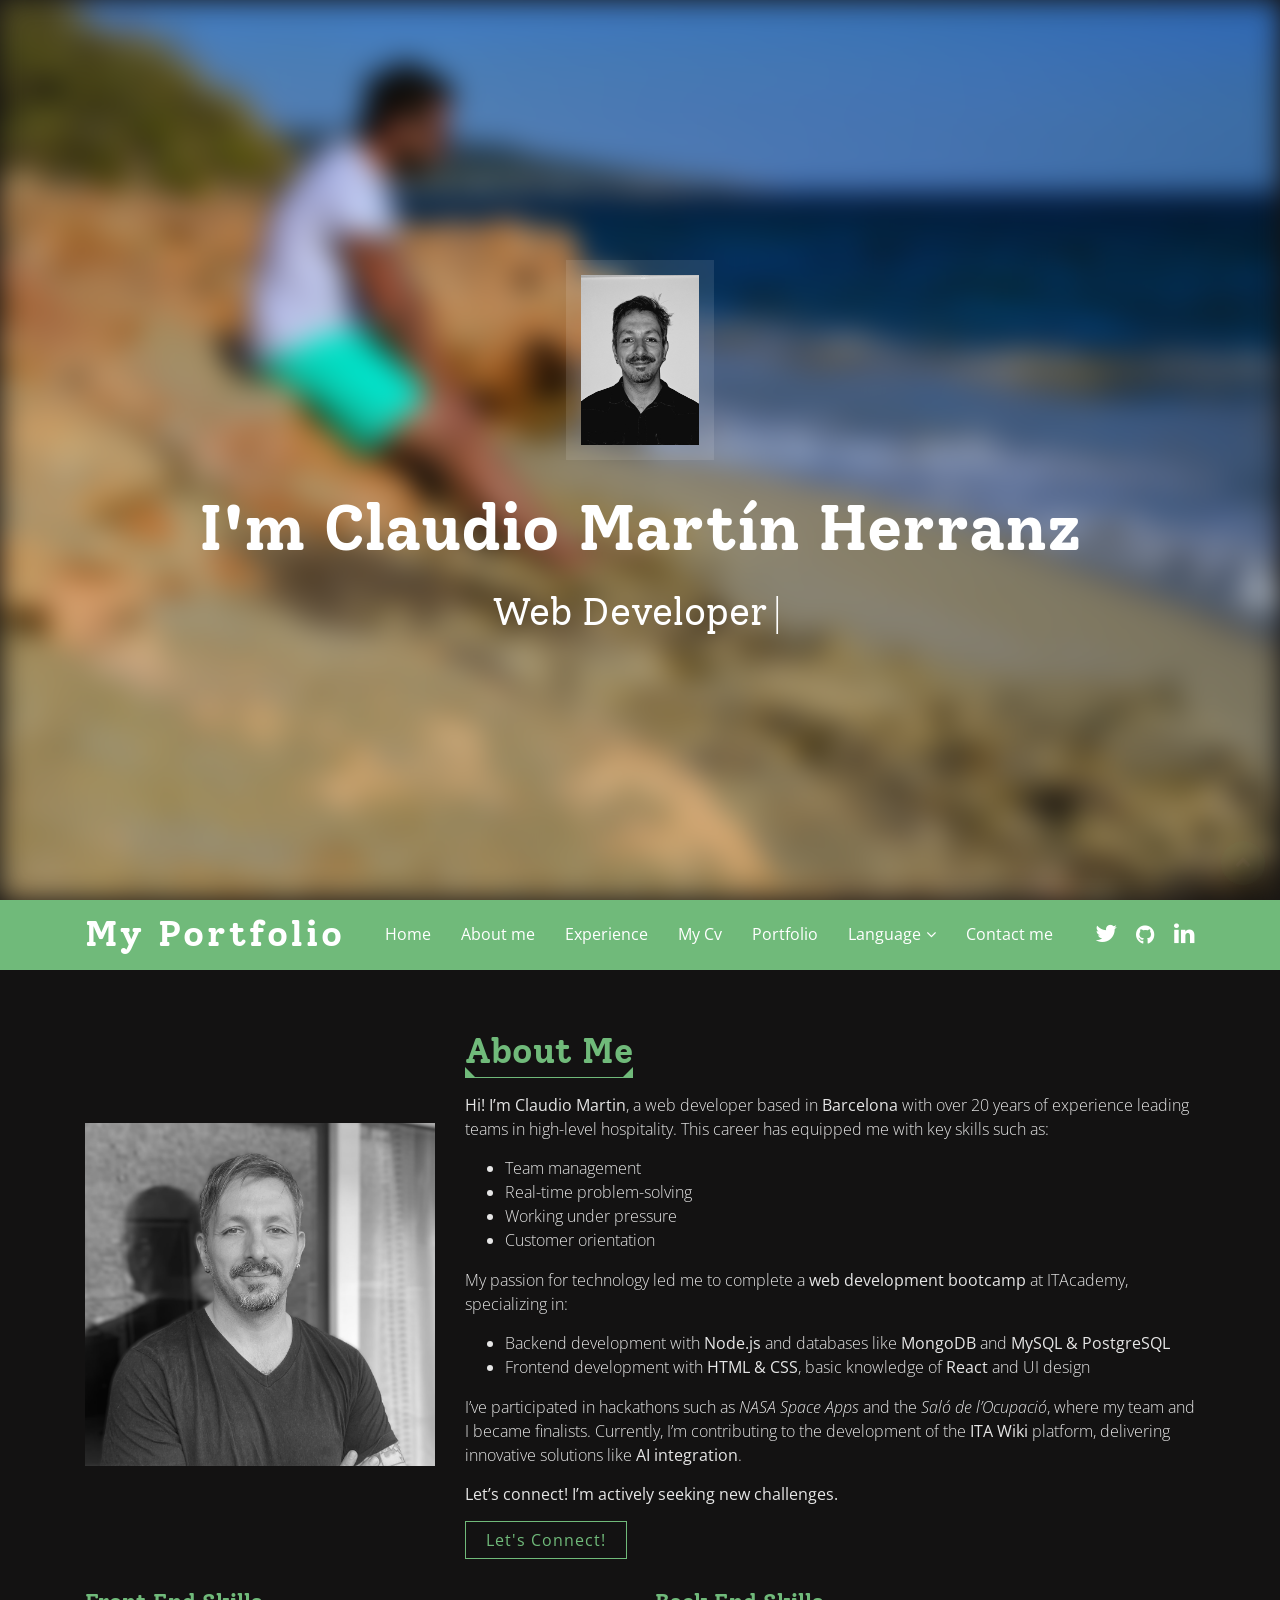
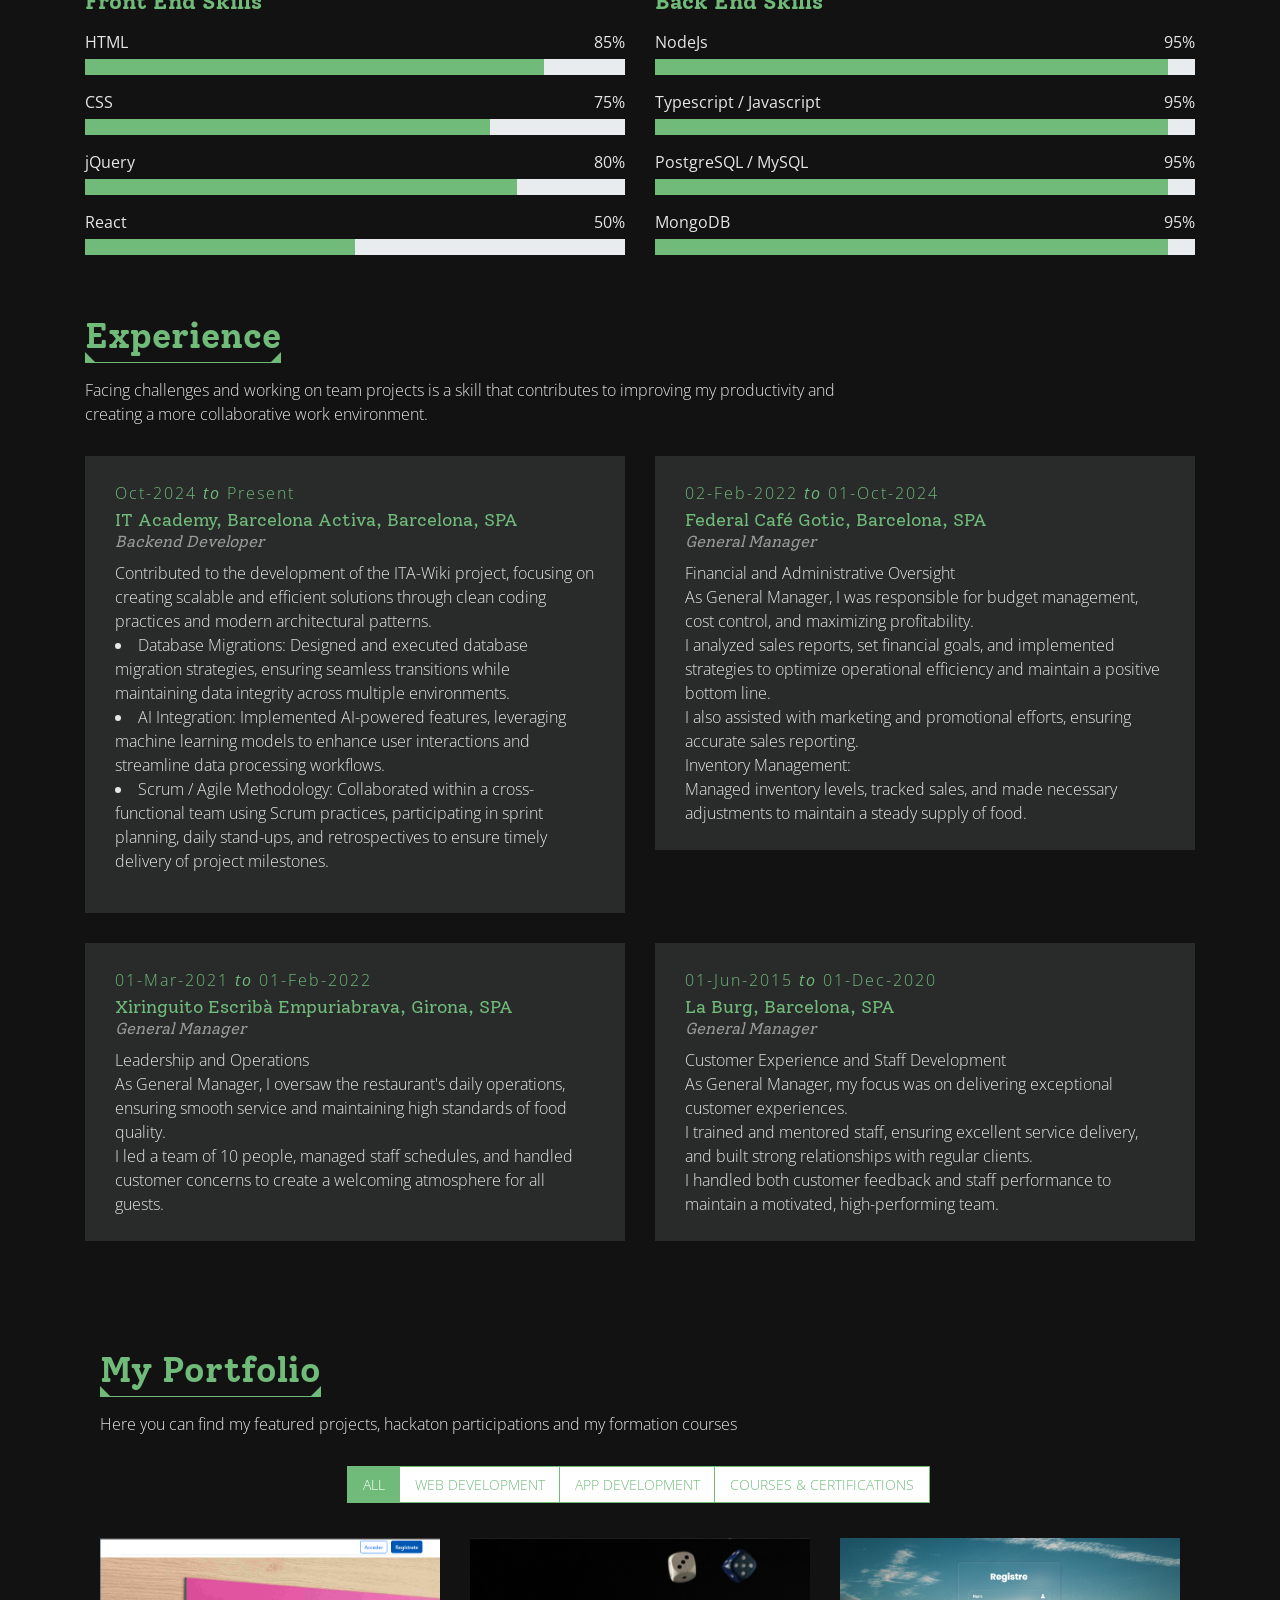
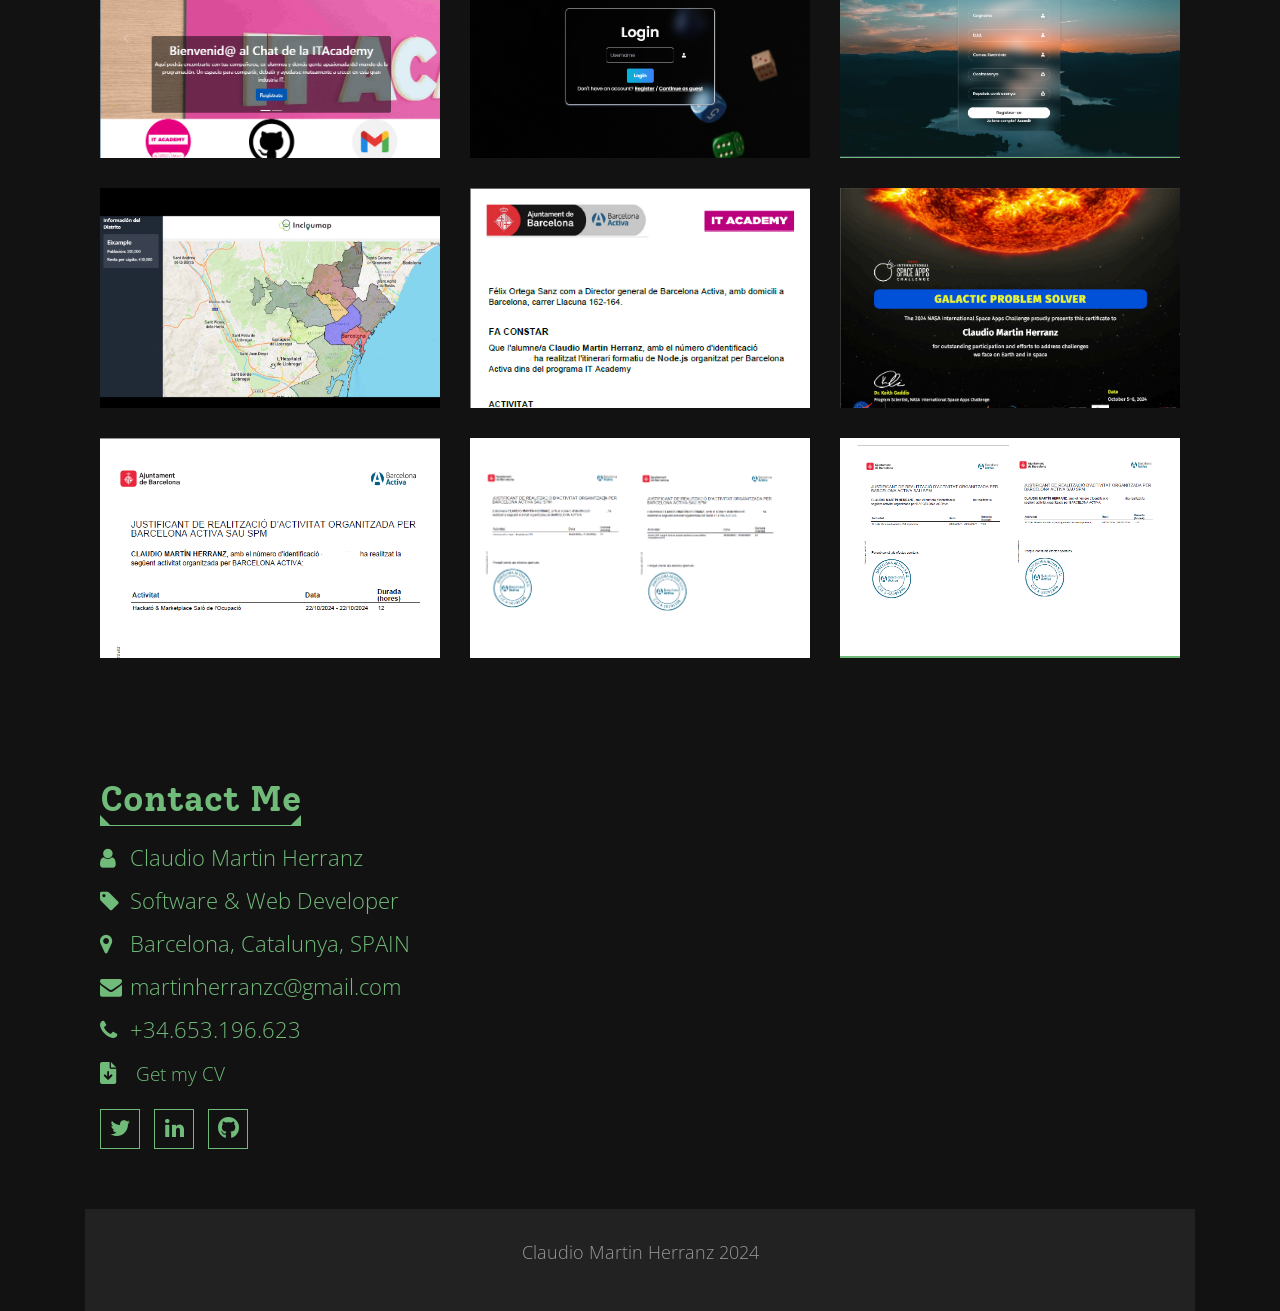
==== index.html @ 79b52383 "updated cvs for download" ====
<!DOCTYPE html>
<html lang="en">
<head>
  <meta charset="utf-8" />
  <title>My Portfolio</title>
  <meta content="width=device-width, initial-scale=1.0" name="viewport" />
  <link href="img/favicon.ico" rel="icon" />
  <link href="https://fonts.googleapis.com/css?family=Open+Sans:300,400|Solway:400,700&display=swap" rel="stylesheet" />
  <link
    href="https://fonts.googleapis.com/css2?family=Ubuntu:ital,wght@0,300;0,400;0,500;0,700;1,300;1,400;1,500;1,700&display=swap"
    rel="stylesheet" />
  <link href="https://cdnjs.cloudflare.com/ajax/libs/font-awesome/6.0.0/css/all.min.css" rel="stylesheet" />
  <link rel="stylesheet" href="https://cdnjs.cloudflare.com/ajax/libs/font-awesome/5.15.3/css/all.min.css" />
  <link rel="shortcut icon" type="image/x-icon" href="favicon.png" />
  <link href="https://stackpath.bootstrapcdn.com/bootstrap/4.4.1/css/bootstrap.min.css" rel="stylesheet" />
  <link href="https://stackpath.bootstrapcdn.com/font-awesome/4.7.0/css/font-awesome.min.css" rel="stylesheet" />
  <link href="lib/owlcarousel/assets/owl.carousel.min.css" rel="stylesheet" />
  <link href="lib/lightbox/css/lightbox.min.css" rel="stylesheet" />
  <link href="css/style.css" rel="stylesheet" />
</head>
<body>
  <div class="top-header" id="top-header">
    <div class="container text-center">
      <div class="row">
        <div class="col-md-12">
          <img src="img/20241001_183736.jpg" alt="Anamul Hasan" />
        </div>
        <div class="col-md-12">
          <h1>I'm Claudio Martín Herranz</h1>
        </div>
        <div class="col-md-12">
          <p>Web Developer, Backend Developer, Apps Developer</p>
          <h2></h2>
        </div>
      </div>
    </div>
  </div>
  <div class="header">
    <div class="container">
      <div class="logo pull-left">
        <h1><a href="index.html">My Portfolio</a></h1>
      </div>
      <nav id="nav-menu-container">
        <ul class="nav-menu">
          <li><a href="#top-header">Home</a></li>
          <li><a href="#about">About me</a></li>
          <li><a href="#experience">Experience</a></li>
          <li><a href="./img/CV-claudimartin-ENG.pdf"> My Cv</a></li>
          <li><a href="#portfolio">Portfolio</a></li>
          <li class="menu-has-children">
            <a>Language</a>
            <ul>
              <li id="cas">
                <a  href="./js/index_cas.html" img="img/spain.png">Castellano</a>
              </li>
              <li  id="cat">
                <a href="./js/index_cat.html" data-flag="img/catalan.png">Català</a>
              </li>
              <li id="eng">
                <a href="./index.html" data-flag="img/england.png">English</a>
              </li>
            </ul>
          </li>
          <li><a href="#contact">Contact me</a></li>
        </ul>
      </nav>

      <nav class="nav social-nav pull-right d-none d-lg-inline">
        <a href="https://x.com/martinherranzc"><i class="fa fa-twitter"></i></a>
        <a href="https://github.com/ClaudioMartinH" style="font-size: 1.2rem; color: #ffffff">
          <i class="fab fa-github"></i></a>
        <a href="https://www.linkedin.com/in/claudio-martin-herranz"><i class="fa fa-linkedin"></i></a>
      </nav>
    </div>
  </div>
  <div class="about" id="about">
    <div class="container">
      <div class="row align-items-center">
        <div class="col-md-6 col-lg-4">
          <img class="img-fluid" src="img/editada.jpg" />
        </div>

        <div class="col-md-6 col-lg-8">
          <header class="section-header">
            <h2>About Me</h2>
          </header>
          <div class="aboutme">
          <p>
            <strong>Hi! I’m Claudio Martin</strong>, a web developer based in
            <strong>Barcelona</strong> with over 20 years of experience
            leading teams in high-level hospitality. This career has equipped
            me with key skills such as:
          </p>
          <ul>
            <li>Team management</li>
            <li>Real-time problem-solving</li>
            <li>Working under pressure</li>
            <li>Customer orientation</li>
          </ul>
          <p>
            My passion for technology led me to complete a
            <strong>web development bootcamp</strong> at ITAcademy,
            specializing in:
          </p>
          <ul>
            <li>
              Backend development with <strong>Node.js</strong> and databases
              like <strong>MongoDB</strong> and
              <strong>MySQL & PostgreSQL</strong>
            </li>
            <li>
              Frontend development with <strong>HTML & CSS</strong>, basic
              knowledge of <strong>React</strong> and UI design
            </li>
          </ul>
          <p>
            I’ve participated in hackathons such as
            <em>NASA Space Apps</em> and the <em>Saló de l’Ocupació</em>,
            where my team and I became finalists. Currently, I’m contributing
            to the development of the <strong>ITA Wiki</strong> platform,
            delivering innovative solutions like
            <strong>AI integration</strong>.
          </p>
          <p>
            <strong>Let’s connect! I’m actively seeking new challenges.</strong>
          </p>
          </div>
          <a href="#contact">Let's Connect! </a>
        </div>
      </div>

      <div class="row">
        <div class="col-md-6">
          <div class="skills">
            <h3>Front End Skills</h3>
            <div class="skill-name">
              <p>HTML</p>
              <p>85%</p>
            </div>
            <div class="progress">
              <div class="progress-bar" role="progressbar" aria-valuenow="85" aria-valuemin="0" aria-valuemax="100">
              </div>
            </div>

            <div class="skill-name">
              <p>CSS</p>
              <p>75%</p>
            </div>
            <div class="progress">
              <div class="progress-bar" role="progressbar" aria-valuenow="75" aria-valuemin="0" aria-valuemax="100">
              </div>
            </div>

            <div class="skill-name">
              <p>jQuery</p>
              <p>80%</p>
            </div>
            <div class="progress">
              <div class="progress-bar" role="progressbar" aria-valuenow="80" aria-valuemin="0" aria-valuemax="100">
              </div>
            </div>
            <div class="skill-name">
              <p>React</p>
              <p>50%</p>
            </div>
            <div class="progress">
              <div class="progress-bar" role="progressbar" aria-valuenow="50" aria-valuemin="0" aria-valuemax="100">
              </div>
            </div>
          </div>
        </div>
        <div class="col-md-6">
          <div class="skills">
            <h3>Back End Skills</h3>
            <div class="skill-name">
              <p>NodeJs</p>
              <p>95%</p>
            </div>
            <div class="progress">
              <div class="progress-bar" role="progressbar" aria-valuenow="95" aria-valuemin="0" aria-valuemax="100">
              </div>
            </div>

            <div class="skill-name">
              <p>Typescript / Javascript</p>
              <p>95%</p>
            </div>
            <div class="progress">
              <div class="progress-bar" role="progressbar" aria-valuenow="95" aria-valuemin="0" aria-valuemax="100">
              </div>
            </div>

            <div class="skill-name">
              <p>PostgreSQL / MySQL</p>
              <p>95%</p>
            </div>
            <div class="progress">
              <div class="progress-bar" role="progressbar" aria-valuenow="95" aria-valuemin="0" aria-valuemax="100">
              </div>
            </div>
            <div class="skill-name">
              <p>MongoDB</p>
              <p>95%</p>
            </div>
            <div class="progress">
              <div class="progress-bar" role="progressbar" aria-valuenow="95" aria-valuemin="0" aria-valuemax="100">
              </div>
            </div>
          </div>
        </div>
      </div>
    </div>
  </div>
  <div class="experience" id="experience">
    <div class="container">
      <header class="section-header">
        <h3>Experience</h3>
        <p>
          Facing challenges and working on team projects is a skill that
          contributes to improving my productivity and creating a more
          collaborative work environment.
        </p>
      </header>
      <div class="row">
  <div class="col-md-6">
    <div class="exp-column">
      <p class="exp-date">Oct-2024 <span>to</span> Present</p>
      <h4 class="exp-company">IT Academy, Barcelona Activa, Barcelona, SPA</h4>
      <h4 class="exp-designation">Backend Developer</h4>
      <p class="exp-detail">
        Contributed to the development of the ITA-Wiki project, focusing
        on creating scalable and efficient solutions through clean coding
        practices and modern architectural patterns.
        <li>
          Database Migrations: Designed and executed database migration
          strategies, ensuring seamless transitions while maintaining data
          integrity across multiple environments.
        </li>
        <li>
          AI Integration: Implemented AI-powered features, leveraging
          machine learning models to enhance user interactions and streamline
          data processing workflows.
        </li>
        <li>
          Scrum / Agile Methodology: Collaborated within a cross-functional
          team using Scrum practices, participating in sprint planning, daily
          stand-ups, and retrospectives to ensure timely delivery of project
          milestones.
        </li>
      </p>
    </div>
  </div>
  <div class="col-md-6">
    <div class="exp-column">
      <p class="exp-date">02-Feb-2022 <span>to</span> 01-Oct-2024</p>
      <h4 class="exp-company">Federal Café Gotic, Barcelona, SPA</h4>
      <h4 class="exp-designation">General Manager</h4>
      <p class="exp-detail">
        Financial and Administrative Oversight <br />
        As General Manager, I was responsible for budget management,
        cost control, and maximizing profitability. <br />
        I analyzed sales reports, set financial goals, and implemented
        strategies to optimize operational efficiency and maintain a positive
        bottom line. <br />
        I also assisted with marketing and promotional efforts, ensuring
        accurate sales reporting. <br />
        Inventory Management:<br />
        Managed inventory levels, tracked sales, and made necessary adjustments
        to maintain a steady supply of food.
      </p>
    </div>
  </div>
  <div class="col-md-6">
    <div class="exp-column">
      <p class="exp-date">01-Mar-2021 <span>to</span> 01-Feb-2022</p>
      <h4 class="exp-company">
        Xiringuito Escribà Empuriabrava, Girona, SPA
      </h4>
      <h4 class="exp-designation">General Manager</h4>
      <p class="exp-detail">
        Leadership and Operations <br />
        As General Manager, I oversaw the restaurant's daily operations,
        ensuring smooth service and maintaining high standards of food quality.
        <br />
        I led a team of 10 people, managed staff schedules, and handled
        customer concerns to create a welcoming atmosphere for all guests.
      </p>
    </div>
  </div>
  <div class="col-md-6">
    <div class="exp-column">
      <p class="exp-date">01-Jun-2015 <span>to</span> 01-Dec-2020</p>
      <h4 class="exp-company">La Burg, Barcelona, SPA</h4>
      <h4 class="exp-designation">General Manager</h4>
      <p class="exp-detail">
        Customer Experience and Staff Development <br />
        As General Manager, my focus was on delivering exceptional customer
        experiences. <br />
        I trained and mentored staff, ensuring excellent service delivery, and
        built strong relationships with regular clients. <br />
        I handled both customer feedback and staff performance to maintain
        a motivated, high-performing team.
      </p>
    </div>
  </div>
</div>

      <br />
      <br />

      <div class="portfolio" id="portfolio">
        <div class="container">
          <header class="section-header">
            <h3 class="section-title">My Portfolio</h3>
            <p>
              Here you can find my featured projects, hackaton participations and my formation courses
            </p>
          </header>

          <div class="row">
            <div class="col-lg-12">
              <ul id="portfolio-flters">
                <li data-filter="*" class="filter-active">All</li>
                <li data-filter=".web-dev">Web Development</li>
                <li data-filter=".app-dev">App Development</li>
                <li data-filter=".cou-cer">Courses & Certifications</li>
              </ul>
            </div>
          </div>

          <div class="row portfolio-container">
            <div class="col-lg-4 col-md-6 portfolio-item web-dev">
              <div class="portfolio-wrap">
                <figure>
                  <img src="img/Captura de pantalla 2024-12-13 165254.png" class="img-fluid" alt="" />
                  <a href="https://71-claudimartin-chat-app-production.up.railway.app/" data-lightbox="portfolio"
                    data-title="Chat App" class="link-preview" title="Preview"><i class="fa fa-eye"></i></a>
                  <a href="https://github.com/ClaudioMartinH/7.1-claudimartin-chat-app" class="link-details"
                    title="More Details"><i class="fa fa-link"></i></a>
                  <h4 class="portfolio-title">
                    ITAcademy Chat App <span>Web Development</span>
                  </h4>
                </figure>
              </div>
            </div>

            <div class="col-lg-4 col-md-6 portfolio-item web-dev">
              <div class="portfolio-wrap">
                <figure>
                  <img src="img/Captura de pantalla 2024-12-13 174117.png" class="img-fluid" alt="" />
                  <a href="https://github.com/ClaudioMartinH/6-Claudio-Martin-Andrea-Rethy.git" class="link-preview"
                    data-lightbox="portfolio" data-title="Dice game - Node-React-SQLite" title="Preview"><i
                      class="fa fa-eye"></i></a>
                  <a href="https://github.com/ClaudioMartinH/6-Claudio-Martin-Andrea-Rethy" class="link-details" title="More Details"><i class="fa fa-link"></i></a>
                  <h4 class="portfolio-title">
                    Dice game - Node-React-SQLite<span>Web Development</span>
                  </h4>
                </figure>
              </div>
            </div>

            <div class="col-lg-4 col-md-6 portfolio-item app-dev">
              <div class="portfolio-wrap">
                <figure>
                  <img src="img/Captura de pantalla 2024-12-13 194022.png" class="img-fluid" alt="" />
                  <a href="https://appactivitats-production.up.railway.app/register" class="link-preview"
                    data-lightbox="portfolio" data-title="Aliquam id sapien lorem" title="Preview"><i
                      class="fa fa-eye"></i></a>
                  <a href="https://github.com/ClaudioMartinH/appActivitats" class="link-details" title="More Details"><i class="fa fa-link"></i></a>
                  <h4 class="portfolio-title">
                    Activity App <span>App Development</span>
                  </h4>
                </figure>
              </div>
            </div>

            <div class="col-lg-4 col-md-6 portfolio-item app-dev">
              <div class="portfolio-wrap">
                <figure>
                  <img src="img/Captura de pantalla 2024-12-13 205851.png" class="img-fluid" alt="" />
                  <a href="https://github.com/ClaudioMartinH/hack_bcn_activa.git" class="link-preview"
                    data-lightbox="portfolio" data-title="Quisque lectus mauris" title="Preview"><i
                      class="fa fa-eye"></i></a>
                  <a href="https://github.com/ClaudioMartinH/hack_bcn_activa.git" class="link-details" title="More Details"><i class="fa fa-link"></i></a>
                  <h4 class="portfolio-title">
                    Hackathó Saló de l'Ocupació - InclouMap - Finalista
                    <span>App Development</span>
                  </h4>
                </figure>
              </div>
            </div>

            <div class="col-lg-4 col-md-6 portfolio-item cou-cer">
              <div class="portfolio-wrap">
                <figure>
                  <img src="img/nodejs-certificate-bootcamp.png" class="img-fluid" alt="" />
                  <a href="img/nodejs-certificate-bootcamp.png" class="link-preview" data-lightbox="portfolio"
                    data-title="nodejs-certificate-bootcamp" title="Preview"><i class="fa fa-eye"></i></a>
                  <a href="./img/nodejs-certificate-bootcamp.png" class="link-details" title="More Details"><i
                      class="fa fa-link"></i></a>
                  <h4 class="portfolio-title">
                    NodeJs Bootcamp Certificate <span>Certificates</span>
                  </h4>
                </figure>
              </div>
            </div>

            <div class="col-lg-4 col-md-6 portfolio-item cou-cer">
              <div class="portfolio-wrap">
                <figure>
                  <img src="img/nasa-space-apps.png" class="img-fluid" alt="" />
                  <a href="./img/nasa-space-apps.png" class="link-preview" data-lightbox="portfolio"
                    data-title="Nasa Space Apps 2024" title="Preview"><i class="fa fa-eye"></i></a>
                  <a href="https://www.spaceappschallenge.org/nasa-space-apps-2024/" class="link-details"
                    title="More Details"><i class="fa fa-link"></i></a>
                  <h4 class="portfolio-title">
                    Nasa Space Apps Challenge 2024 <span>Hackaton</span>
                  </h4>
                </figure>
              </div>
            </div>
            <div class="col-lg-4 col-md-6 portfolio-item cou-cer">
              <div class="portfolio-wrap">
                <figure>
                  <img src="img/certificat-hackatho-SO.png" class="img-fluid" alt="" />
                  <a href="img/certificat-hackatho-SO.png" class="link-preview" data-lightbox="portfolio"
                    data-title="Pellentesque lacus" title="Preview"><i class="fa fa-eye"></i></a>
                  <a href="img/certificat-hackatho-SO.png" class="link-details" title="More Details"><i
                      class="fa fa-link"></i></a>
                  <h4 class="portfolio-title">
                    Hackathó Saló de l'Ocupació 2024 - Finalist<span>Hackaton</span>
                  </h4>
                </figure>
              </div>
            </div>
            <div class="col-lg-4 col-md-6 portfolio-item cou-cer">
              <div class="portfolio-wrap">
                <figure>
                  <img src="img/certificat-java-golang.png" class="img-fluid" alt="" />
                  <a href="img/certificat-java-golang.png" class="link-preview" data-lightbox="portfolio"
                    data-title="Pellentesque lacus" title="Preview"><i class="fa fa-eye"></i></a>
                  <a href="img/certificat-java-golang.png" class="link-details" title="More Details"><i
                      class="fa fa-link"></i></a>
                  <h4 class="portfolio-title">
                    Java & GoLang first Approach Certificates
                    <span>Certificates</span>
                  </h4>
                </figure>
              </div>
            </div>
            <div class="col-lg-4 col-md-6 portfolio-item cou-cer">
              <div class="portfolio-wrap">
                <figure>
                  <img src="img/certificat-itTalksx2.png" class="img-fluid" alt="" />
                  <a href="img/certificat-itTalksx2.png" class="link-preview" data-lightbox="portfolio"
                    data-title="Pellentesque lacus" title="Preview"><i class="fa fa-eye"></i></a>
                  <a href="img/certificat-itTalksx2.png" class="link-details" title="More Details"><i class="fa fa-link"></i></a>
                  <h4 class="portfolio-title">
                    iTtalks: Life cycle of a Project & High Performance Developers
                    <span>Certificates</span>
                  </h4>
                </figure>
              </div>
            </div>
          </div>
        </div>
      </div>
      <!-- Portfolio End -->

      <!-- Contact Start -->
      <div class="contact" id="contact">
        <div class="container">
          <div class="section-header">
            <h3>Contact Me</h3>
          </div>
          <div class="row align-items-center">
            <div class="col-md-6">
              <div class="contact-info">
                <p><i class="fa fa-user"></i>Claudio Martin Herranz</p>
                <p><i class="fa fa-tag"></i>Software & Web Developer</p>
                <p><i class="fa fa-map-marker"></i>Barcelona, Catalunya, SPAIN</p>
                <p>
                  <i class="fa fa-envelope"></i><a href="mailto:martinherranzc@gmail.com">martinherranzc@gmail.com</a>
                </p>
                <p>
                  <i class="fa fa-phone"></i><a href="tel:+34653196623">+34.653.196.623</a>
                </p>
                <p>
                <i class="fa fa-file-download"></i> <a href="./img/CV-claudimartin-ENG.pdf" download style="font-size: 1.2rem; color: #70ba7a;">Get my CV</a></p>
                <div class="social">
                  <a href="https://x.com/martinherranzc"><i class="fa fa-twitter"></i></a>
                  <a href="https://www.linkedin.com/in/claudio-martin-herranz"><i class="fa fa-linkedin"></i></a>
                  <a href="https://github.com/ClaudioMartinH"><i class="fab fa-github"></i></a>
                </div>
              </div>
            </div>
            <!-- <div class="col-md-6">
              <div class="form">
                <form action="" method="">
                  <div class="form-row">
                    <div class="form-group col-md-6">
                      <input type="text" class="form-control" placeholder="Your Name" />
                    </div>
                    <div class="form-group col-md-6">
                      <input type="email" class="form-control" placeholder="Your Email" />
                    </div>
                  </div>
                  <div class="form-group">
                    <input type="text" class="form-control" placeholder="Subject" />
                  </div>
                  <div class="form-group">
                    <textarea class="form-control" rows="5" placeholder="Message"></textarea>
                  </div>
                  <div><button type="submit">Send Message</button></div>
                </form>
              </div>
            </div> -->
          </div>
        </div>
      </div>
      <!-- Contact End -->

      <!-- Footer Start -->
      <div class="footer">
        <div class="container">
          <div class="copyright">
            <p>Claudio Martin Herranz 2024</p>
            <p hidden>
              &copy; Copyright <a href="https://htmlcodex.com">HTML Codex</a>. All
              Rights Reserved
            </p>
            <p hidden>
              Powered by <a href="https://htmlcodex.com">HTML Codex</a>
            </p>
          </div>
        </div>
      </div>
      <!-- Footer end -->

      <!-- Back to Top -->
      <a href="#" class="back-to-top"><i class="fa fa-chevron-up"></i></a>

      <!-- JavaScript Libraries -->
      <script src="https://code.jquery.com/jquery-3.4.1.min.js"></script>
      <script src="https://stackpath.bootstrapcdn.com/bootstrap/4.4.1/js/bootstrap.bundle.min.js"></script>
      <script src="lib/typed/typed.min.js"></script>
      <script src="lib/easing/easing.min.js"></script>
      <script src="lib/stickyjs/sticky.js"></script>
      <script src="lib/superfish/hoverIntent.js"></script>
      <script src="lib/superfish/superfish.min.js"></script>
      <script src="lib/waypoints/waypoints.min.js"></script>
      <script src="lib/counterup/counterup.min.js"></script>
      <script src="lib/owlcarousel/owl.carousel.min.js"></script>
      <script src="lib/isotope/isotope.pkgd.min.js"></script>
      <script src="lib/lightbox/js/lightbox.min.js"></script>

      <!-- Template Javascript -->
      <script src="js/main.js"></script>
</body>

</html>
---- css/style.css ----
body {
  color: #e6e6e6;
  font-family: "Open Sans", sans-serif;
  font-weight: 300;
  background: #131212;
}

a {
  color: #70ba7a;
  transition: 0.5s;
}

a:hover,
a:active,
a:focus {
  color: #70ba7a;
  outline: none;
  text-decoration: none;
}

p {
  padding: 0;
  margin: 0 0 15px 0;
}

h1,
h2,
h3,
h4,
h5,
h6 {
  font-family: "Solway", serif;
  color: #ffffff;
  margin: 0 0 15px 0;
  padding: 0;
}

.back-to-top {
  position: fixed;
  display: none;
  background: #70ba7a;
  color: #ffffff;
  width: 44px;
  height: 44px;
  text-align: center;
  line-height: 1;
  font-size: 16px;
  border-radius: 50%;
  right: 15px;
  bottom: 15px;
  transition: background 0.5s;
  z-index: 11;
}

.back-to-top i {
  padding-top: 12px;
  color: #ffffff;
}

.top-header {
  display: table;
  position: relative;
  width: 100%;
  height: 100vh;
  color: #ffffff;
}

.top-header:after {
  content: "";
  position: absolute;
  width: 100%;
  height: 100%;
  left: 0;
  top: 0;
  background: url(../img/claudi-formentera.JPG) left top repeat;
  background-size: cover;
  filter: blur(8px);
  -webkit-filter: blur(14px);
  z-index: -1;
}
#cas {
  background-image: url("../img/spain.png");
  background-size: auto;
  background-repeat: no-repeat;
  background-position: right;
}
#cat {
  background-image: url("../img/catalan.png");
  background-size: auto;
  background-repeat: no-repeat;
  background-position: right;
}
#eng {
  background-image: url("../img/england.png");
  background-size: auto;
  background-repeat: no-repeat;
  background-position: right;
}

.top-header .container {
  position: relative;
  text-align: center;
  display: table-cell;
  vertical-align: middle;
  width: 100%;
}

.top-header img {
  height: 200px;
  margin-bottom: 30px;
  border: 15px solid rgba(256, 256, 256, 0.1);
}

.top-header h1 {
  font-size: 5vw;
  font-weight: 700;
  color: #ffffff;
}

.top-header p {
  display: none;
}

.top-header h2 {
  display: inline-block;
  margin: 0;
  height: 40px;
  font-size: 3vw;
  font-weight: 400;
  color: #ffffff;
}

.top-header .typed-cursor {
  font-size: 3vw;
}

.header {
  background: #70ba7a;
  height: 70px;
}

.header .logo {
  margin: 14px 25px 0 0;
}

.header .logo h1 {
  font-size: 36px;
  margin: 0;
  padding: 2px 0;
  line-height: 1;
  font-weight: 700;
  letter-spacing: 3px;
}

.header .logo h1 a,
.header .logo h1 a:hover {
  color: #ffffff;
}

@media (max-width: 768px) {
  body {
    text-align: center;
  }
  .header {
    height: 50px;
  }

  .header .logo {
    margin: 10px 0 0 0;
  }

  .header .logo h1 {
    padding: 2px 0;
    font-size: 26px;
  }
  .aboutme {
    text-align: left;
  }
  .section-header p {
    text-align: center;
  }
}

.header .social-nav {
  margin-top: 15px;
}

.header .social-nav a {
  font-size: 24px;
  margin-left: 15px;
  color: #fff;
}

.header .social-nav a:hover {
  color: rgba(255, 255, 255, 0.75);
}

.nav-menu,
.nav-menu * {
  margin: 0;
  padding: 0;
  list-style: none;
}

.nav-menu ul {
  position: absolute;
  display: none;
  top: 100%;
  left: 0;
  z-index: 99;
}

.nav-menu li {
  position: relative;
  white-space: nowrap;
}

.nav-menu > li {
  float: left;
}

.nav-menu li:hover > ul,
.nav-menu li.sfHover > ul {
  display: block;
}

.nav-menu ul ul {
  top: 0;
  left: 100%;
}

.nav-menu ul li {
  min-width: 180px;
}

.sf-arrows .sf-with-ul {
  padding-right: 30px;
}

.sf-arrows .sf-with-ul:after {
  content: "\f107";
  position: absolute;
  right: 15px;
  font-family: FontAwesome;
  font-style: normal;
  font-weight: normal;
}

.sf-arrows ul .sf-with-ul:after {
  content: "\f105";
}

#nav-menu-container {
  margin: 0;
}

@media (max-width: 768px) {
  #nav-menu-container {
    display: none;
  }
}

.nav-menu a {
  padding: 22px 15px;
  text-decoration: none;
  display: inline-block;
  color: #ffffff;
  font-weight: 400;
  font-size: 16px;
  outline: none;
}

.nav-menu a:hover,
.nav-menu li:hover > a,
.nav-menu .menu-active > a {
  color: #000000;
}

.nav-menu ul {
  margin: 7px 0 0 15px;
  -webkit-box-shadow: 0px 0px 1px 1px rgba(0, 0, 0, 0.08);
  box-shadow: 0px 0px 1px 1px rgba(0, 0, 0, 0.08);
}

.nav-menu ul li {
  background: #ffffff;
  border-top: 1px solid #f4f4f4;
}

.nav-menu ul li:first-child {
  border-top: 0;
}

.nav-menu ul li:hover {
  background: #70ba7a;
  -webkit-transition: 0.3s;
  -o-transition: 0.3s;
  transition: 0.3s;
}

.nav-menu ul li a {
  color: #333333;
  -webkit-transition: none;
  -o-transition: none;
  transition: none;
  padding: 10px 15px;
}

.nav-menu ul li a:hover {
  color: #ffffff;
}

.nav-menu ul ul {
  margin: 0;
}

#mobile-nav-toggle {
  position: fixed;
  right: 0;
  top: 0;
  z-index: 999;
  margin: 8px 10px 0 0;
  border: 0;
  background: none;
  font-size: 24px;
  display: none;
  -webkit-transition: all 0.4s;
  -o-transition: all 0.4s;
  transition: all 0.4s;
  outline: none;
  cursor: pointer;
}

#mobile-nav-toggle i {
  color: #fff;
}

@media (max-width: 768px) {
  #mobile-nav-toggle {
    display: inline;
  }

  .logo {
    width: 100%;
    text-align: center;
  }
}

#mobile-nav {
  position: fixed;
  top: 0;
  padding-top: 18px;
  bottom: 0;
  z-index: 998;
  background: rgba(0, 0, 0, 0.9);
  left: -260px;
  width: 260px;
  overflow-y: auto;
  -webkit-transition: 0.4s;
  -o-transition: 0.4s;
  transition: 0.4s;
}

#mobile-nav ul {
  padding: 0;
  margin: 0;
  list-style: none;
}

#mobile-nav ul li {
  position: relative;
}

#mobile-nav ul li a {
  color: #ffffff;
  font-size: 16px;
  overflow: hidden;
  padding: 10px 22px 10px 15px;
  position: relative;
  text-decoration: none;
  width: 100%;
  display: block;
  outline: none;
}

#mobile-nav ul li a:hover {
  color: #ffffff;
}

#mobile-nav ul li li {
  padding-left: 30px;
}

#mobile-nav ul .menu-has-children i {
  position: absolute;
  right: 0;
  z-index: 99;
  padding: 15px;
  cursor: pointer;
  color: #ffffff;
}

#mobile-nav ul .menu-has-children i.fa-chevron-up {
  color: #70ba7a;
}

#mobile-nav ul .menu-item-active {
  color: #70ba7a;
}

#mobile-body-overly {
  width: 100%;
  height: 100%;
  z-index: 997;
  top: 0;
  left: 0;
  position: fixed;
  background: rgba(0, 0, 0, 0.6);
  display: none;
}

body.mobile-nav-active {
  overflow: hidden;
}

body.mobile-nav-active #mobile-nav {
  left: 0;
}

body.mobile-nav-active #mobile-nav-toggle {
  color: #ffffff;
}

/* ============================= */
/* ------- Header Title -------- */
/* ============================= */

.section-header h2,
.section-header h3 {
  display: inline-block;
  color: #70ba7a;
  font-size: 35px;
  text-transform: capitalize;
  text-align: left;
  font-weight: 700;
  position: relative;
  padding-bottom: 5px;
  border-bottom: 1px solid #70ba7a;
}

.section-header h2::before,
.section-header h3::before {
  content: "";
  position: absolute;
  display: block;
  width: 0;
  height: 0;
  bottom: 0px;
  right: 0;
  border-top: 10px solid;
  border-right: 10px solid;
  border-color: transparent #70ba7a;
}

.section-header h2::after,
.section-header h3::after {
  content: "";
  position: absolute;
  display: block;
  width: 0;
  height: 0;
  bottom: 0px;
  left: 0;
  border-top: 10px solid;
  border-left: 10px solid;
  border-color: transparent #70ba7a;
}

.section-header p {
  text-align: left;
  padding-bottom: 0px;
}

@media (min-width: 992px) {
  .section-header p {
    width: 70%;
  }
}

/* ============================= */
/* ------- About Me CSS -------- */
/* ============================= */

.about {
  padding: 60px 0 15px 0;
  position: relative;
}

.about .row {
  margin-bottom: 30px;
}

.about img {
  width: 100%;
}

.about h3 {
  font-size: 18px;
  font-weight: 400;
  margin-bottom: 5px;
}

.about h4 {
  font-size: 16px;
  font-weight: 400;
}

.about p {
  font-size: 16px;
  font-weight: 300;
}

.about a {
  display: inline-block;
  padding: 6px 20px;
  color: #70ba7a;
  font-size: 16px;
  font-weight: 400;
  letter-spacing: 1px;
  border: 1px solid #70ba7a;
}

.about a:hover {
  color: #ffffff;
  background: #70ba7a;
}

.about .skills h3 {
  font-size: 22px;
  font-weight: 700;
  color: #70ba7a;
  margin-bottom: 15px;
}

.about .skill-name {
  position: relative;
  width: 100%;
}

.about .skill-name p {
  display: inline-block;
  margin-bottom: 5px;
  font-size: 16px;
  font-weight: 400;
}

.about .skill-name p:last-child {
  float: right;
}

.about .progress {
  margin-bottom: 15px;
  border-radius: 0;
}

.about .progress .progress-bar {
  background: #70ba7a;
  border-radius: 0;
}

/* ============================= */
/* ------- Experience CSS ------ */
/* ============================= */

.experience {
  position: relative;
  padding: 0;
}

.experience .section-header p {
  margin: 0;
}

.experience .exp-column {
  margin-top: 30px;
  padding: 25px 30px;
  background: #343637af;
}

.experience .exp-column::before {
  position: absolute;
  content: "";
  height: 3px;
  top: 30px;
  right: 100%;
  left: 15px;
  background: #70ba7a;
}

.experience .exp-column::after {
  position: absolute;
  content: "";
  height: 3px;
  bottom: 0;
  right: 15px;
  left: 100%;
  background: #70ba7a;
}

.experience .exp-column:hover::before {
  transition: 0.3s;
  right: 15px;
}

.experience .exp-column:hover::after {
  transition: 0.3s;
  left: 15px;
}

.experience .exp-date {
  margin-bottom: 5px;
  color: #70ba7a;
  font-size: 16px;
  font-weight: 300;
  letter-spacing: 2px;
}

.experience .exp-date span {
  font-weight: 400;
  font-style: italic;
}

.experience .exp-company {
  margin-bottom: 0;
  color: #70ba7a;
  font-size: 18px;
  font-weight: 400;
}

.experience .exp-designation {
  margin-bottom: 10px;
  color: #999999;
  font-size: 16px;
  font-weight: 400;
  font-style: italic;
}

.experience .exp-detail {
  margin-bottom: 0;
}

/* ============================= */
/* -------- Services CSS ------- */
/* ============================= */

.services {
  padding: 60px 0;
  text-align: center;
  background: #131212;
}

.services .section-header {
  text-align: left;
}

.services .section-header p {
  margin: 0;
}

.services .single-service {
  position: relative;
  text-align: center;
  font-weight: 300;
  margin: 30px 0 0;
  padding: 25px 15px 30px 15px;
  background: #e9ecef;
}

.services .single-service::before {
  position: absolute;
  content: "";
  height: 3px;
  top: 0;
  right: 100%;
  left: 0;
  background: #70ba7a;
}

.services .single-service::after {
  position: absolute;
  content: "";
  height: 3px;
  bottom: 0;
  right: 0;
  left: 100%;
  background: #70ba7a;
}

.services .single-service:hover::before {
  transition: 0.3s;
  right: 0;
}

.services .single-service:hover::after {
  transition: 0.3s;
  left: 0;
}

.services .single-service .service-icon {
  font-size: 60px;
  line-height: 60px;
  margin: 0 auto 20px;
  text-align: center;
  width: 120px;
  color: #70ba7a;
}

.services .single-service h4,
.services .single-service h4 a {
  font-size: 16px;
  font-weight: 400;
  line-height: 24px;
  letter-spacing: 0;
  text-transform: uppercase;
  margin-bottom: 10px;
}

.services .single-service p {
  margin-bottom: 0;
}

.services .single-service span {
  position: absolute;
  height: 100%;
  width: 0;
  top: 0;
  left: 0;
  overflow: hidden;
  transition: 0.5s;
}

/* ============================= */
/* -------- Counter CSS -------- */
/* ============================= */

.counters {
  padding: 60px 0;
  position: relative;
  text-align: center;
  color: #ffffff;
  background: #70ba7a;
}

.counters .counter .counter-icon-box {
  color: #ffffff;
  margin: 0;
  font-size: 50px;
  transition: all 400ms linear 0s;
}

.counters .counter:hover .counter-icon-box {
  transform: translateY(-15px);
}

.counters .counter .number {
  font-size: 70px;
  margin: 0 0 15px;
  color: #ffffff;
  font-weight: 700;
  font-family: "Solway", serif;
}

.counters .number:after {
  color: #fff;
  content: "+";
  font-size: 40px;
  position: absolute;
  top: calc(50% + 25px);
  -webkit-transform: translateY(-50%);
  transform: translateY(-50%);
}

.counters .counter h4 {
  margin: 0;
  color: #ffffff;
  font-size: 18px;
  font-weight: 400;
  text-transform: uppercase;
}

/* ============================= */
/* ------- Portfolio CSS ------- */
/* ============================= */

.portfolio {
  position: relative;
  clear: both;
  padding: 60px 0 30px 0;
}

.portfolio .section-header p {
  margin-bottom: 30px;
}

.portfolio #portfolio-flters {
  padding: 0;
  margin: -15px 0 30px 0;
  list-style: none;
  text-align: center;
}

.portfolio #portfolio-flters li {
  cursor: pointer;
  margin: 15px -3px 5px -3px;
  display: inline-block;
  padding: 10px 15px;
  color: #70ba7a;
  font-size: 14px;
  line-height: 15px;
  text-transform: uppercase;
  border: 1px solid #70ba7a;
  background: #ffffff;
  transition: all 0.3s ease-in-out;
}

.portfolio #portfolio-flters li:hover,
.portfolio #portfolio-flters li.filter-active {
  background: #70ba7a;
  color: #ffffff;
}

.portfolio #portfolio-flters li:last-child {
  margin-right: 0;
}

.portfolio .portfolio-item {
  position: relative;
  height: 250px;
  overflow: hidden;
}

.portfolio .portfolio-item figure {
  background: #70ba7a;
  overflow: hidden;
  height: 220px;
  position: relative;
  border-radius: 0;
  margin: 0;
}

.portfolio .portfolio-item figure:hover img {
  opacity: 0.3;
  transition: 0.3s;
}

.portfolio .portfolio-item figure .link-preview,
.portfolio .portfolio-item figure .link-details,
.portfolio .portfolio-item figure .portfolio-title {
  position: absolute;
  display: inline-block;
  opacity: 0;
  line-height: 1;
  text-align: center;
  width: 60px;
  height: 40px;
  background: #ffffff;
  transition: 0.2s linear;
}

.portfolio .portfolio-item figure .link-preview i,
.portfolio .portfolio-item figure .link-details i {
  padding-top: 9px;
  font-size: 22px;
}

.portfolio .portfolio-item figure .link-preview:hover,
.portfolio .portfolio-item figure .link-details:hover {
  background: #70ba7a;
}

.portfolio .portfolio-item figure .link-preview:hover i,
.portfolio .portfolio-item figure .link-details:hover i {
  color: #ffffff;
}

.portfolio .portfolio-item figure .link-preview {
  left: 50%;
  top: calc(25% - 18px);
}

.portfolio .portfolio-item figure .link-details {
  right: 50%;
  top: calc(25% - 18px);
}

.portfolio .portfolio-item figure .portfolio-title {
  margin: 0;
  width: 100%;
  height: 50%;
  left: 0;
  right: 0;
  top: 100%;
  padding: 30px 10px;
  color: #70ba7a;
  font-size: 18px;
  font-weight: 400;
  text-transform: capitalize;
  background: rgba(256, 256, 256, 0.8);
  border-radius: 0;
}

.portfolio .portfolio-item figure .portfolio-title span {
  display: block;
  margin-top: 10px;
  font-family: "Open Sans", sans-serif;
  font-size: 12px;
  font-weight: 300;
  text-transform: uppercase;
}

.portfolio .portfolio-item figure:hover .link-preview {
  opacity: 1;
  left: calc(50% - 77px);
}

.portfolio .portfolio-item figure:hover .link-details {
  opacity: 1;
  right: calc(50% - 77px);
}

.portfolio .portfolio-item figure:hover .portfolio-title {
  opacity: 1;
  top: 50%;
}

/* ============================= */
/* ------ Testimonials CSS ----- */
/* ============================= */

.testimonials {
  background: url("../img/testimonial-bg.jpg") center top no-repeat fixed;
  background-size: cover;
  padding: 40px 0 60px 0;
  text-align: center;
  position: relative;
}

.testimonials .container {
  max-width: 700px;
}

.testimonials::before {
  content: "";
  position: absolute;
  left: 0;
  right: 0;
  top: 0;
  bottom: 0;
  background: rgba(000, 000, 000, 0.7);
}

.testimonials .container {
  position: relative;
  z-index: 9;
}

.testimonials i {
  padding: 20px 0;
  color: #70ba7a;
}

.testimonials .testimonial-item {
  text-align: center;
}

.testimonials .testimonial-item .testimonial-img {
  width: 120px;
  border: 10px solid rgba(256, 256, 256, 0.1);
  margin: 0 auto;
}

.testimonials .testimonial-item h3 {
  font-size: 20px;
  font-weight: 400;
  margin: 15px 0 5px 0;
  color: #70ba7a;
}

.testimonials .testimonial-item h4 {
  color: #999999;
  font-size: 16px;
  font-weight: 400;
  font-style: italic;
  margin: 0 0 10px 0;
}

.testimonials .testimonial-item p {
  color: #ffffff;
  font-weight: 300;
  margin: 0 auto;
}

.testimonials .owl-nav,
.testimonials .owl-dots {
  margin-top: 5px;
  text-align: center;
}

.testimonials .owl-dot {
  display: inline-block;
  margin: 0 5px;
  width: 12px;
  height: 12px;
  border-radius: 50%;
  background-color: #ffffff;
}

.testimonials .owl-dot.active {
  background-color: #70ba7a;
}

/* ============================= */
/* -------- Contact CSS -------- */
/* ============================= */

.contact {
  position: relative;
  padding: 60px 0;
}

.contact .contact-info p {
  margin-bottom: 10px;
  color: #70ba7a;
  font-size: 22px;
  font-weight: 300;
}

@media (max-width: 575px) {
  .contact .contact-info p {
    font-size: 16px;
  }
}

.contact .contact-info a {
  color: #70ba7a;
}

.contact .contact-info a:hover {
  color: #70ba7a;
}

.contact .contact-info i {
  width: 30px;
  color: #70ba7a;
}

.contact .social {
  position: relative;
  width: 100%;
}

.contact .social a {
  display: inline-block;
  margin: 10px 10px 0 0;
  width: 40px;
  height: 40px;
  padding: 1px 0;
  text-align: center;
  font-size: 22px;
  border: 1px solid #70ba7a;
}

.contact .social a i {
  color: #70ba7a;
}

.contact .social a:hover {
  background: #70ba7a;
}

.contact .social a:hover i {
  color: #ffffff;
}

.contact .form {
  color: #70ba7a;
  font-weight: 300;
}

.contact .form input,
.contact .form textarea {
  color: #70ba7a;
  font-size: 16px;
  font-weight: 300;
  padding: 10px 0;
  border: none;
  border-bottom: 1px solid #70ba7a;
  border-radius: 0;
  box-shadow: none;
}

.contact .form button[type="submit"] {
  padding: 7px 30px 10px 30px;
  color: #70ba7a;
  letter-spacing: 1px;
  transition: 0.3s;
  cursor: pointer;
  border-radius: 0;
  border: 1px solid #70ba7a;
  background: #ffffff;
}

.contact .form button[type="submit"]:hover {
  background: #70ba7a;
  color: #ffffff;
}

/* ============================= */
/* --------- Footer CSS -------- */
/* ============================= */

.footer {
  position: relative;
  padding: 30px 0;
  text-align: center;
  background: #222222;
}

.footer .copyright p {
  color: #999999;
  font-size: 18px;
  font-weight: 300;
}

.footer .copyright p:last-child {
  margin: 0;
}
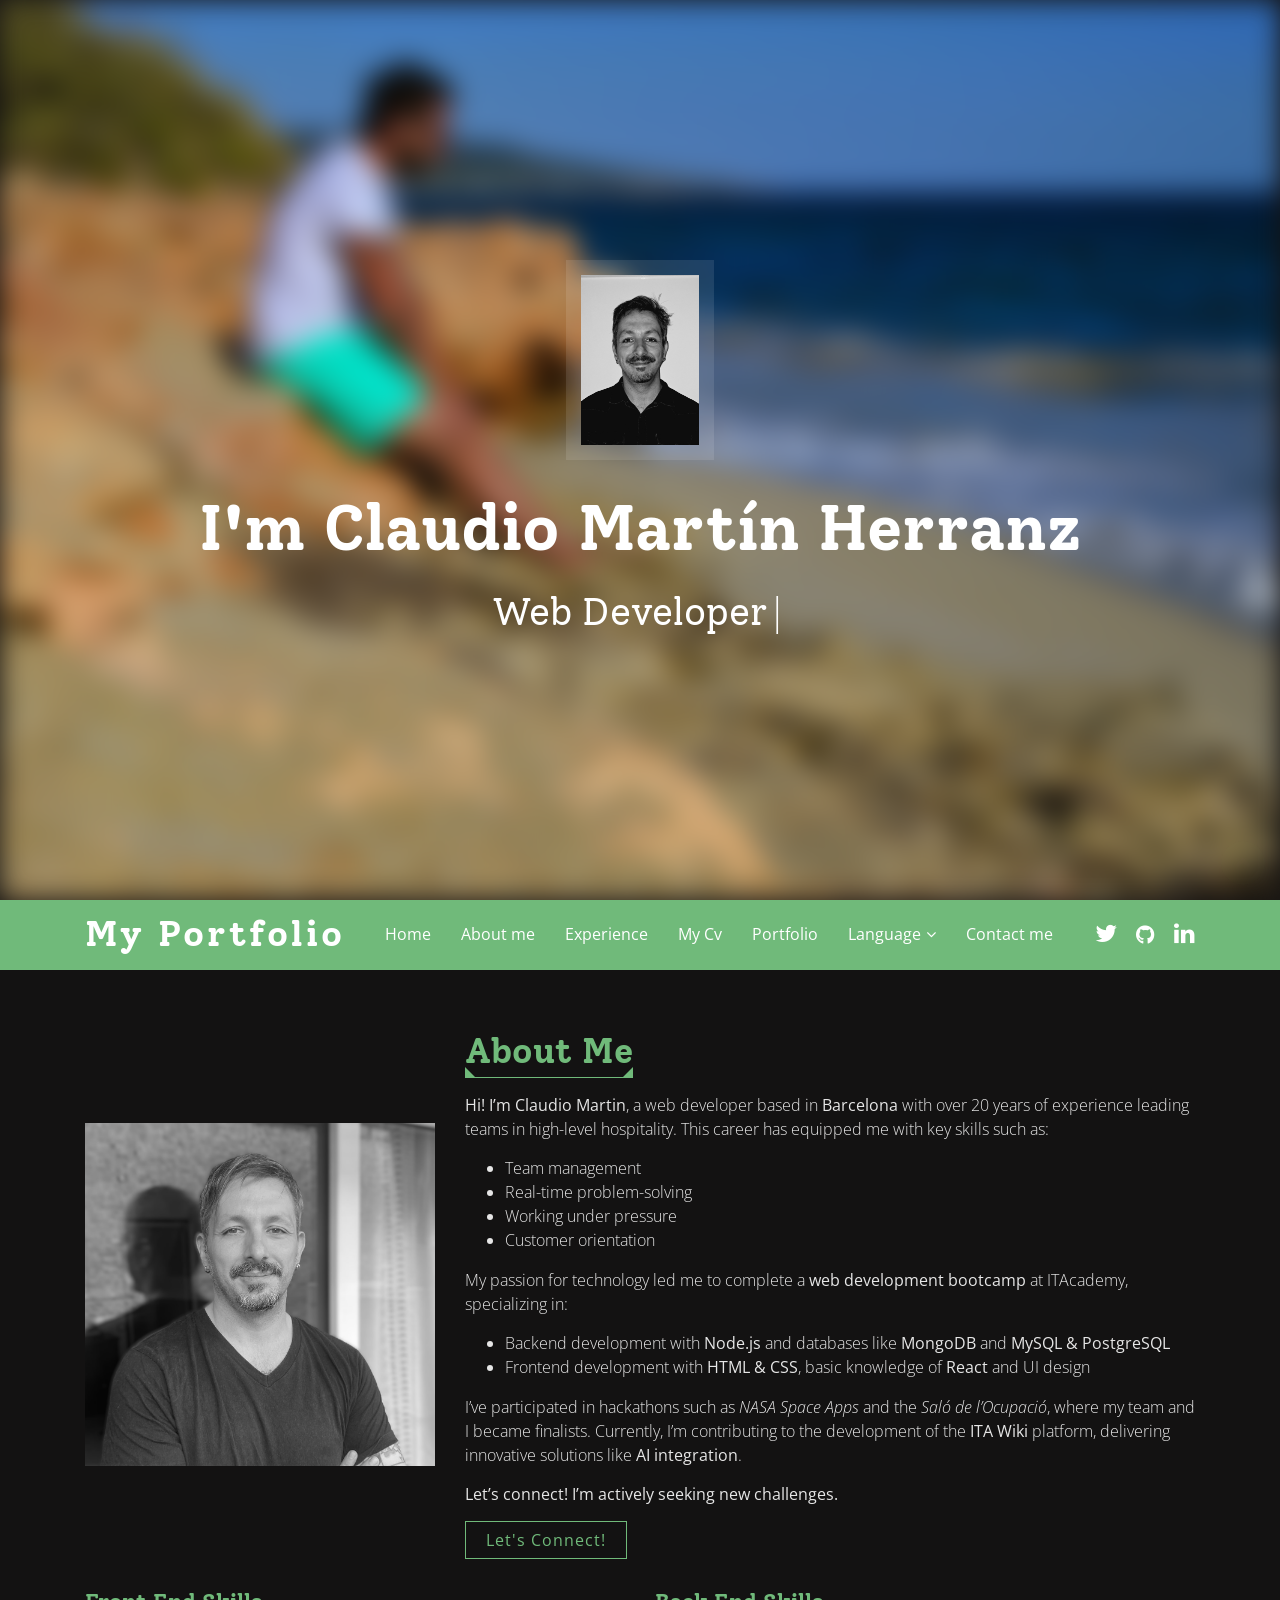
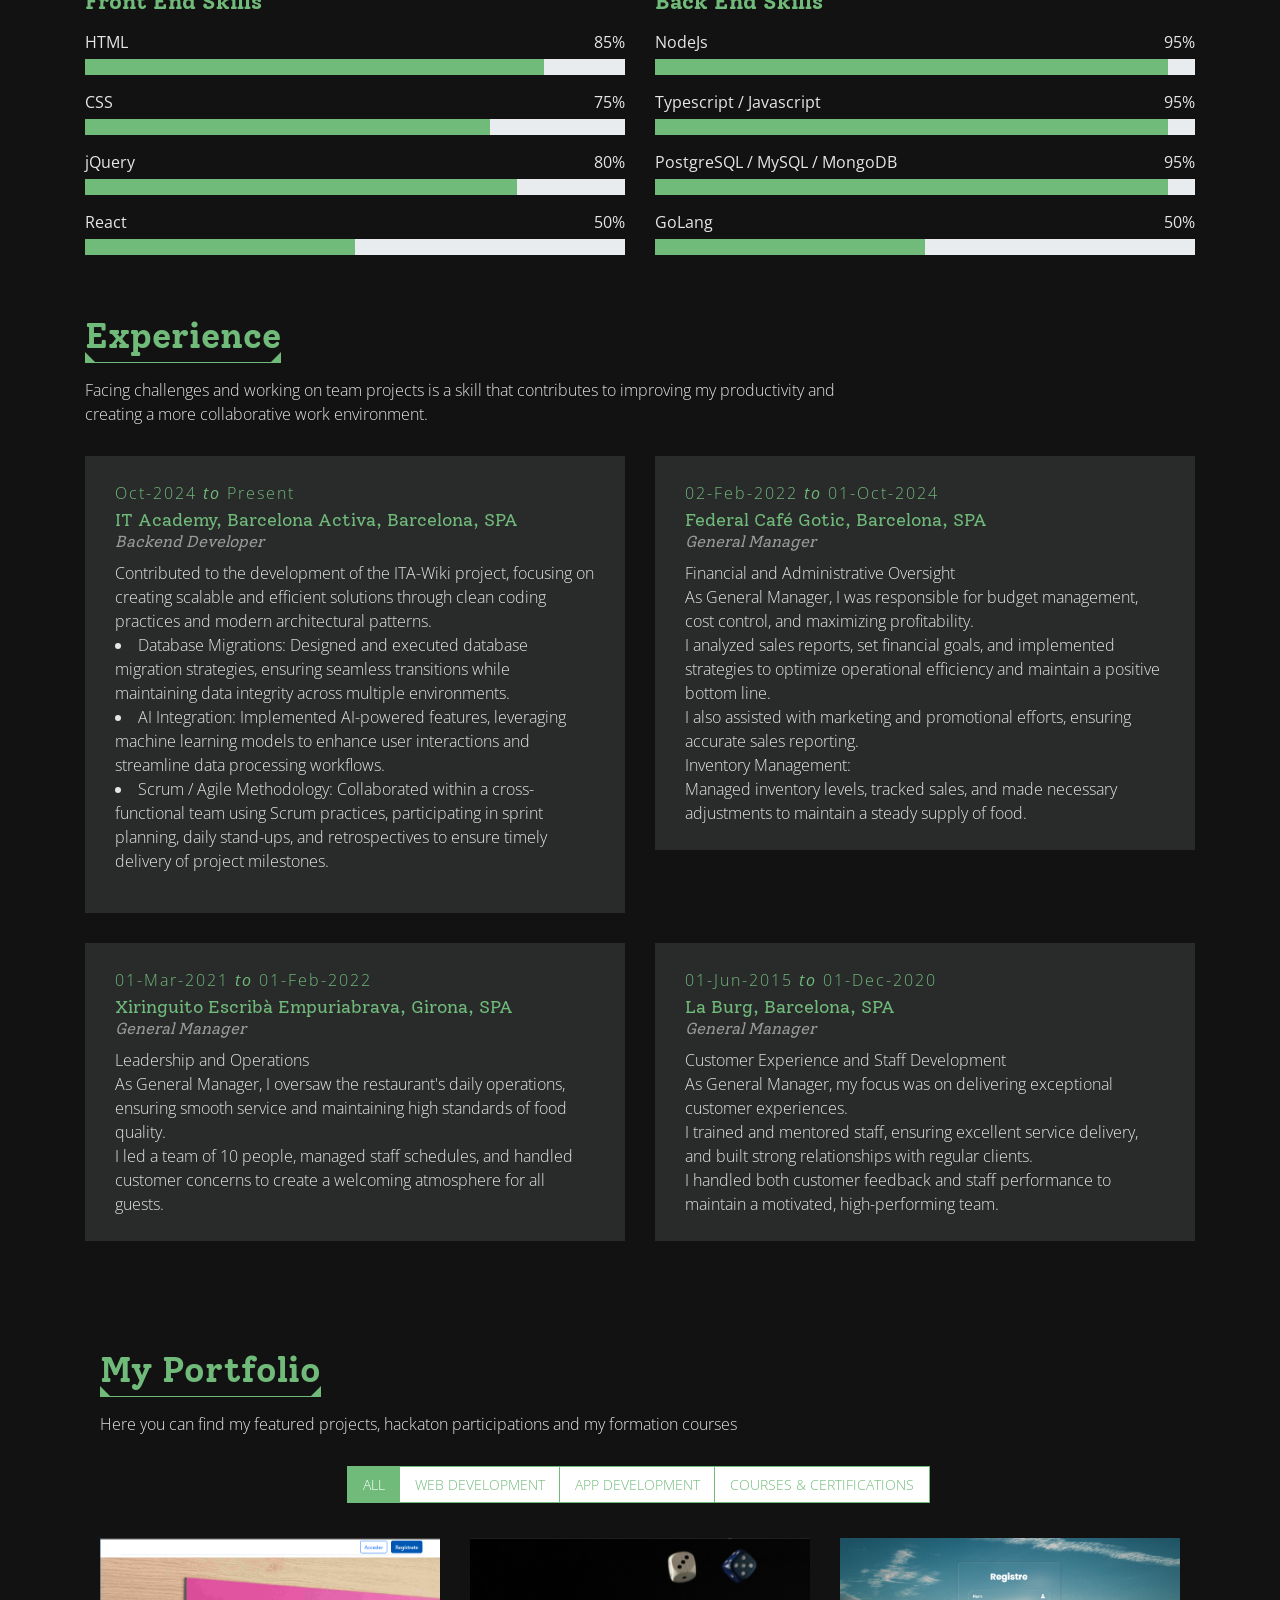
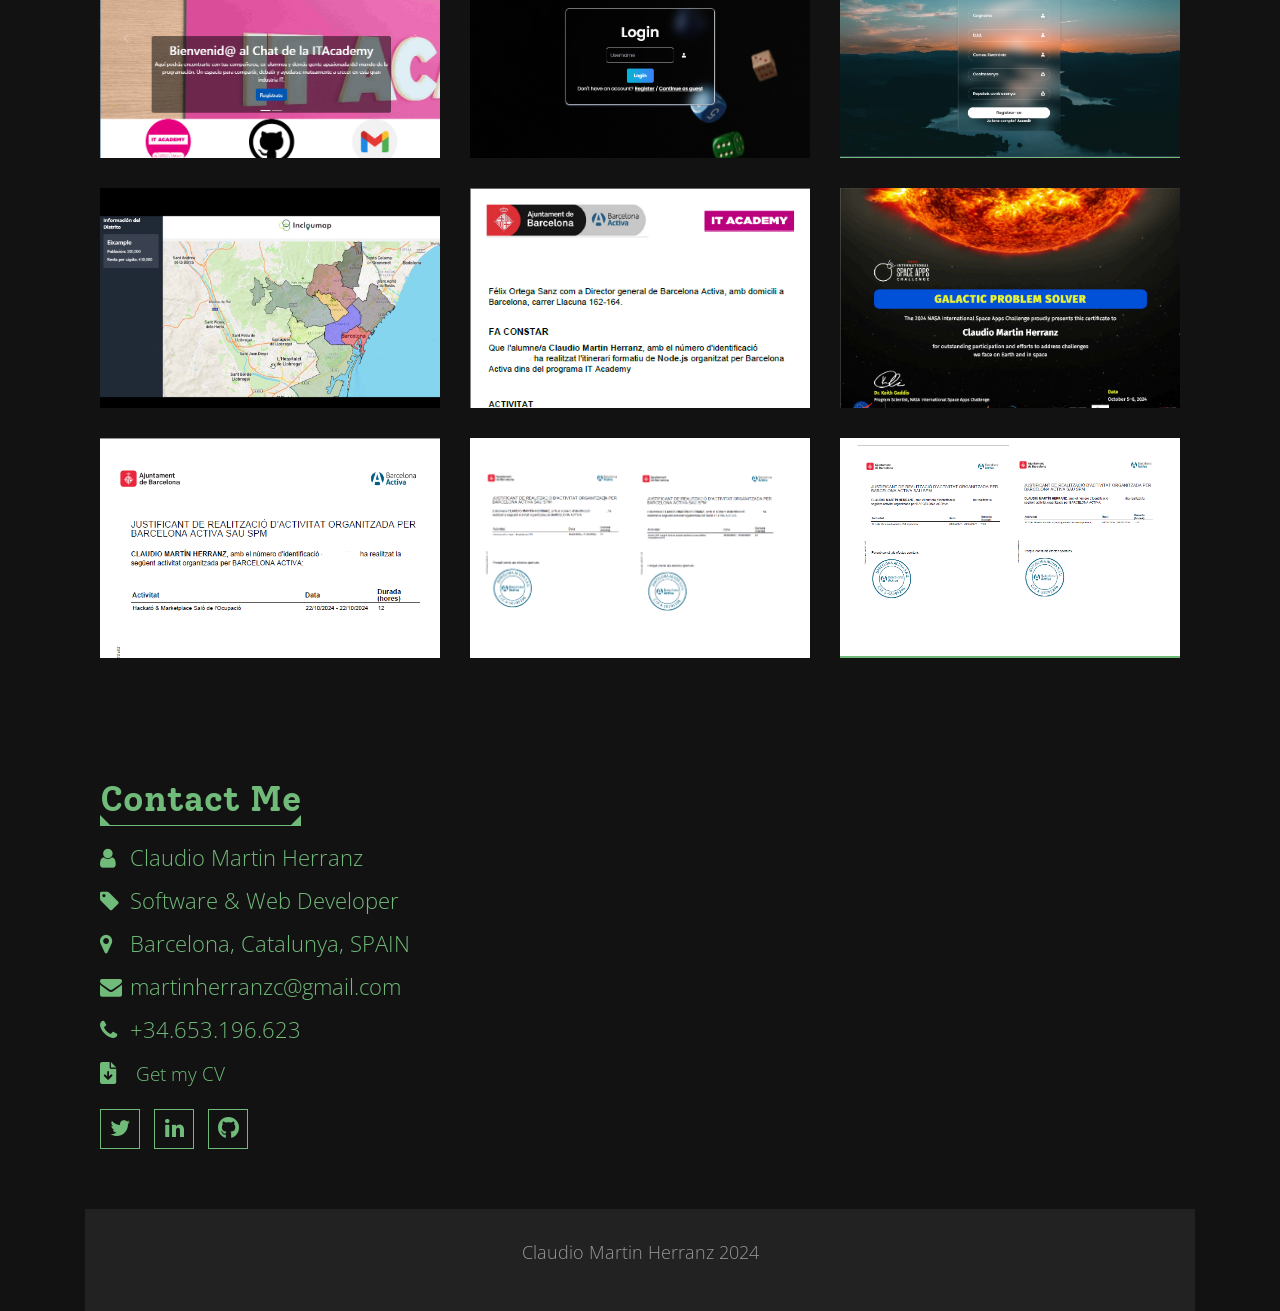
==== commit 41e5ebdf: "skills update" ====
--- a/index.html
+++ b/index.html
@@ -191,7 +191,7 @@
             </div>
 
             <div class="skill-name">
-              <p>PostgreSQL / MySQL</p>
+              <p>PostgreSQL / MySQL / MongoDB</p>
               <p>95%</p>
             </div>
             <div class="progress">
@@ -199,11 +199,11 @@
               </div>
             </div>
             <div class="skill-name">
-              <p>MongoDB</p>
-              <p>95%</p>
-            </div>
-            <div class="progress">
-              <div class="progress-bar" role="progressbar" aria-valuenow="95" aria-valuemin="0" aria-valuemax="100">
+              <p>GoLang</p>
+              <p>50%</p>
+            </div>
+            <div class="progress">
+              <div class="progress-bar" role="progressbar" aria-valuenow="50" aria-valuemin="0" aria-valuemax="100">
               </div>
             </div>
           </div>
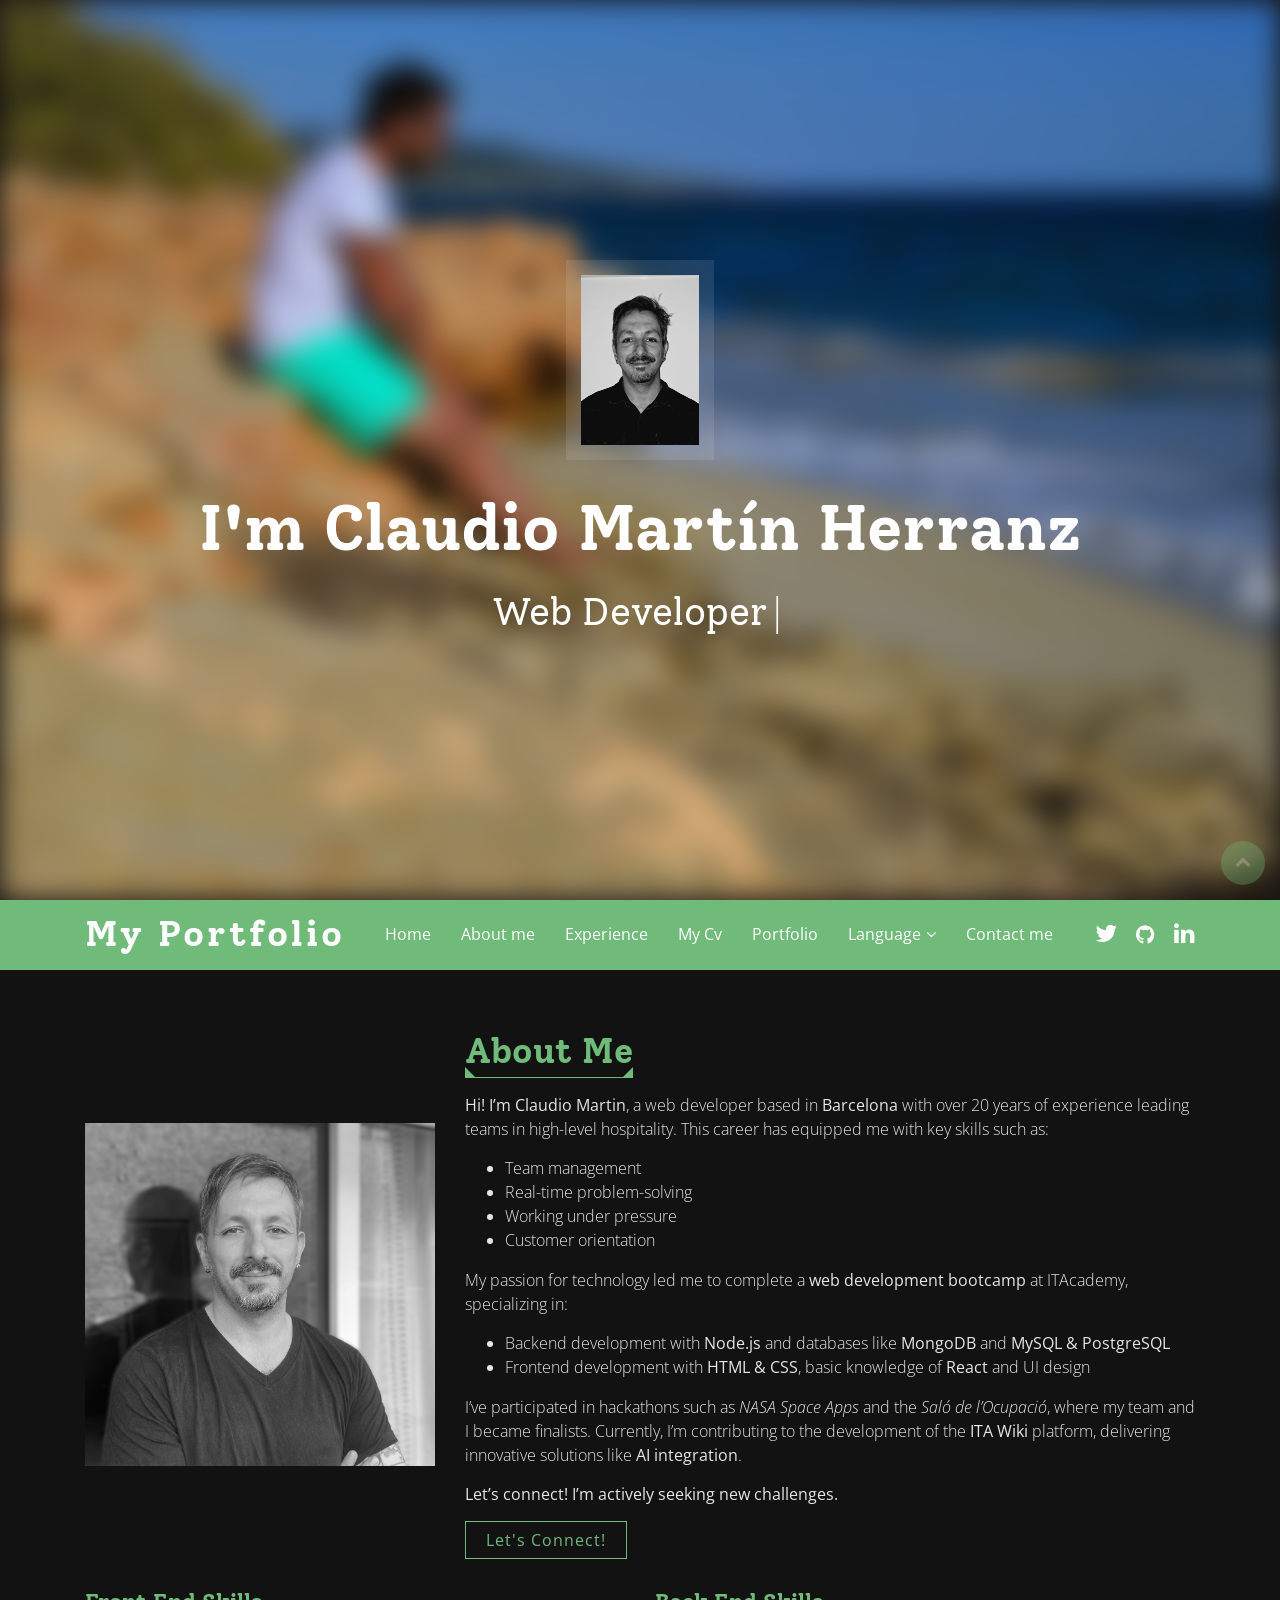
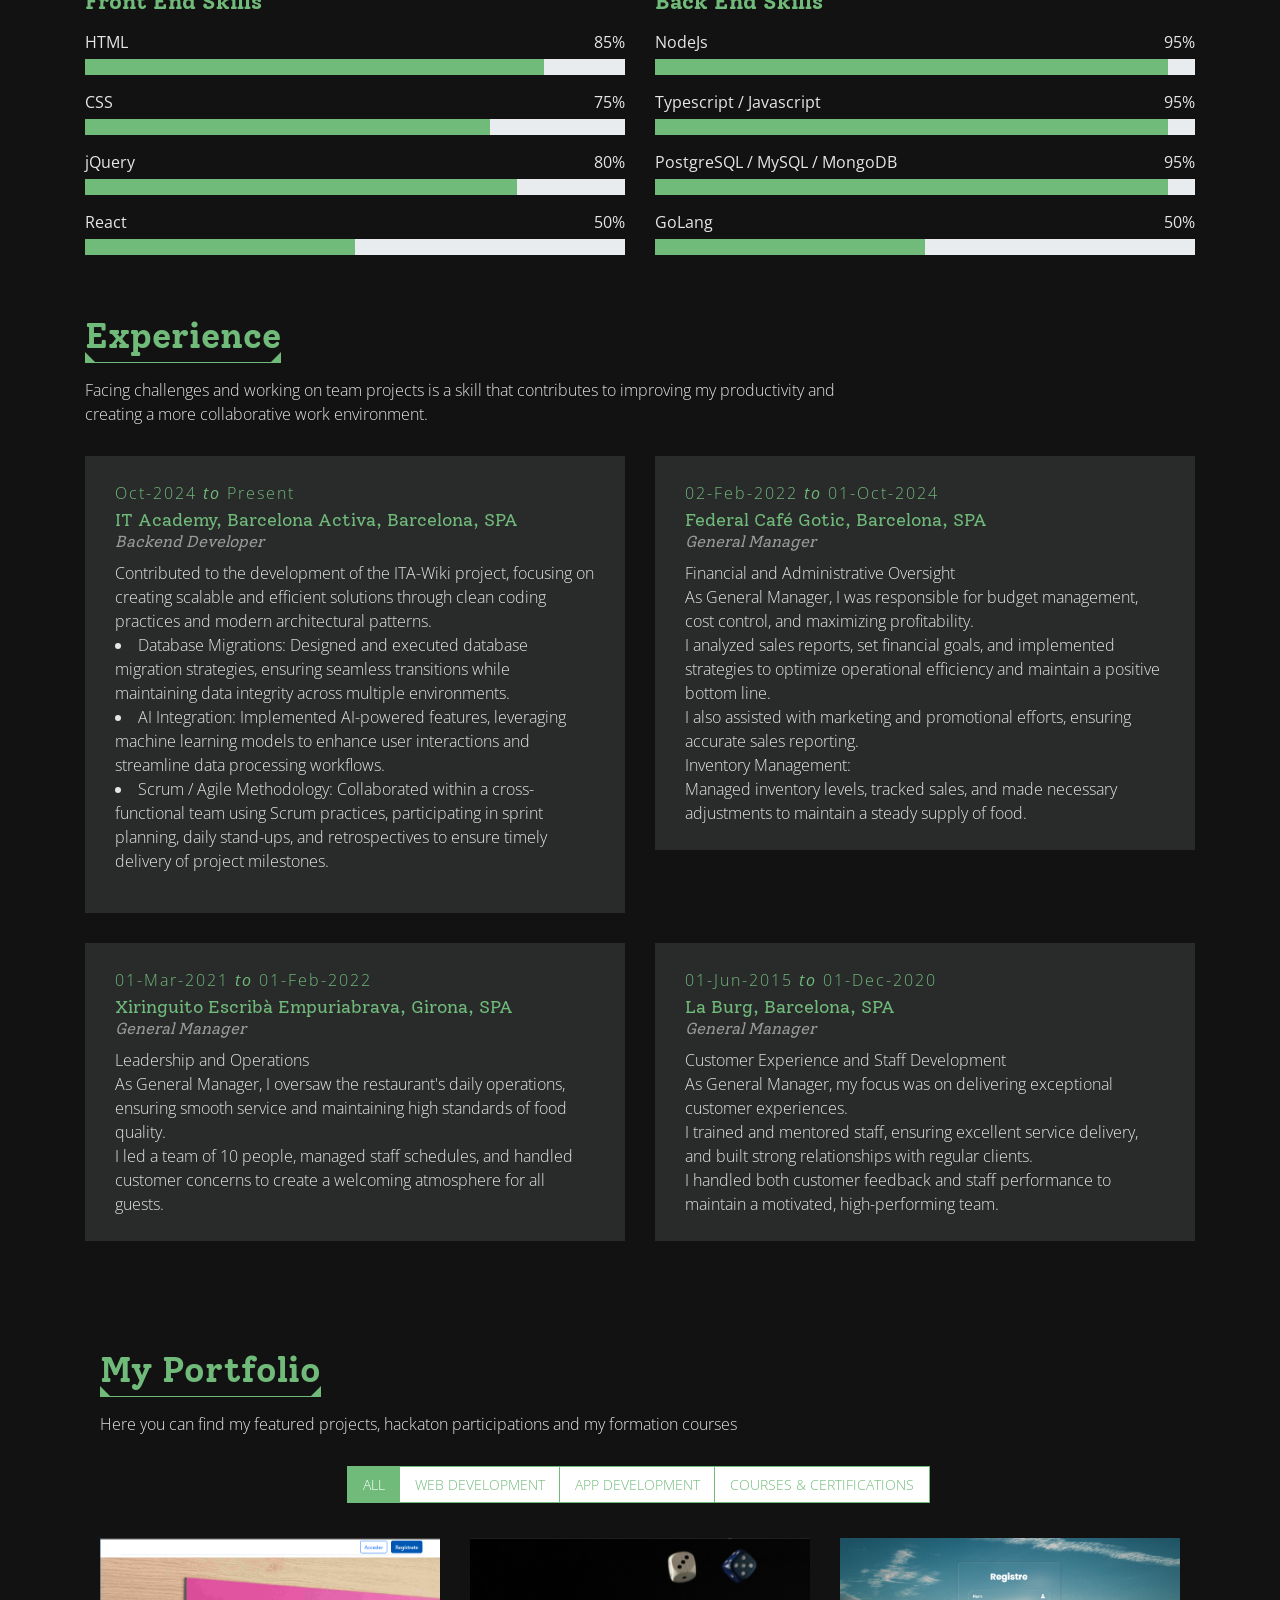
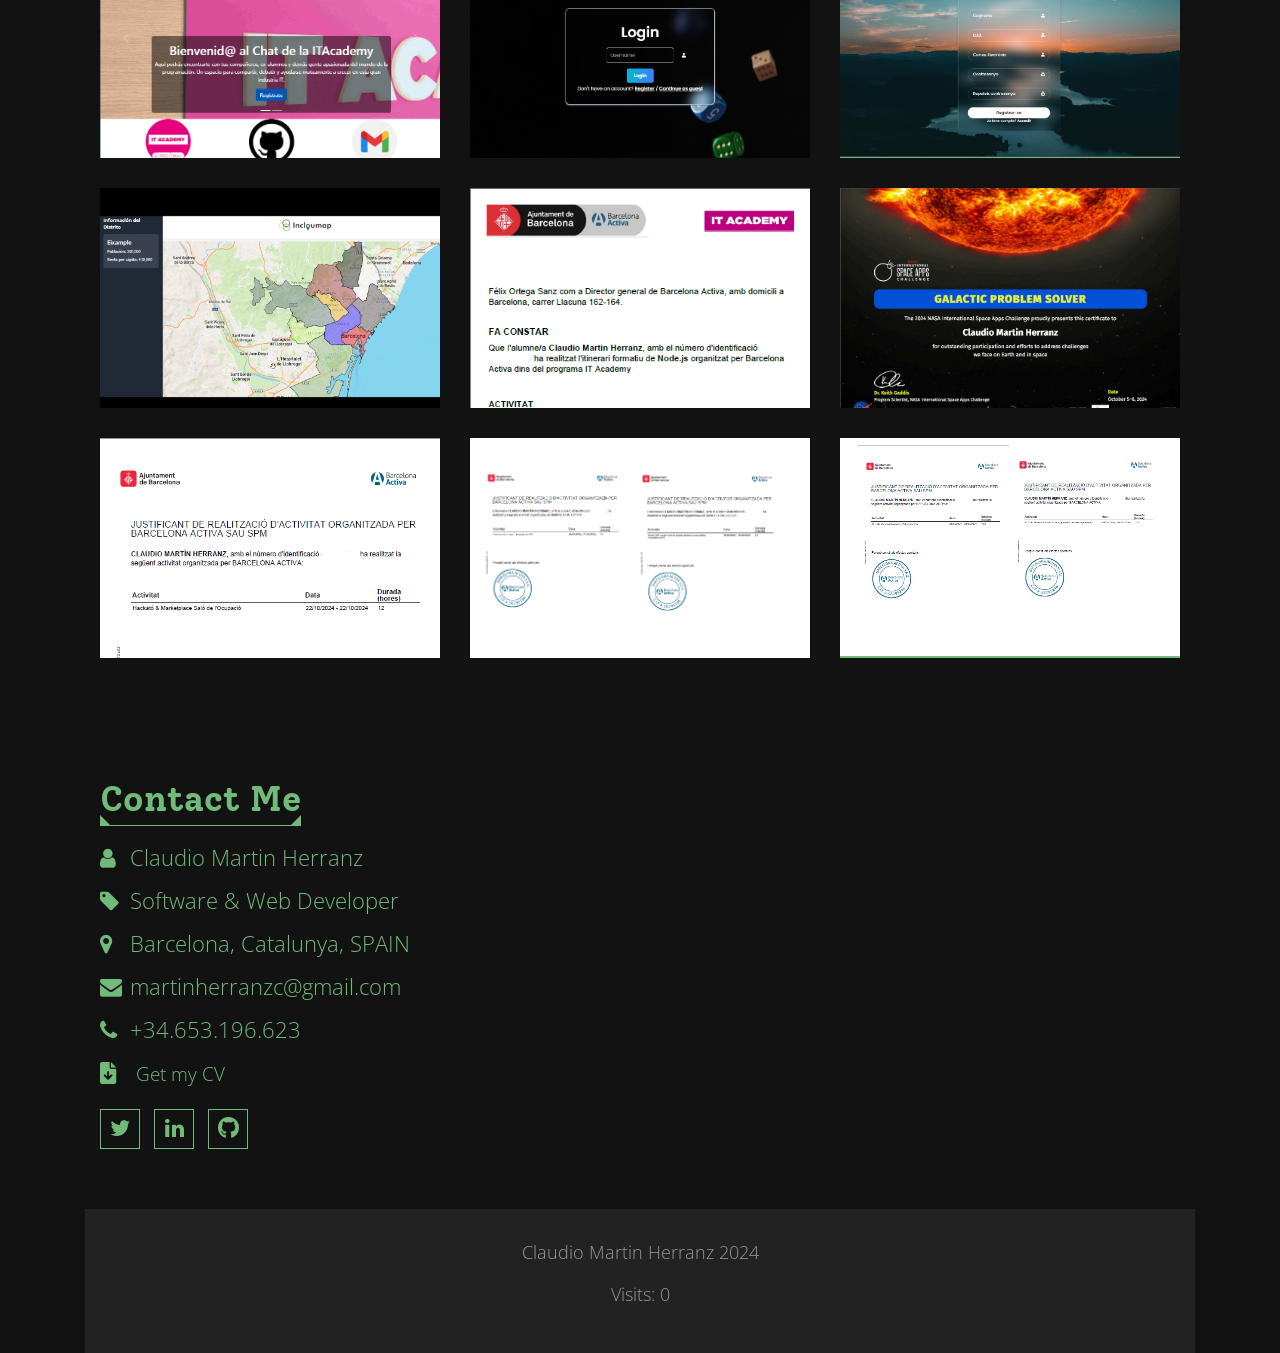
==== commit 4ca66f39: "visit counter" ====
--- a/index.html
+++ b/index.html
@@ -17,6 +17,14 @@
   <link href="lib/owlcarousel/assets/owl.carousel.min.css" rel="stylesheet" />
   <link href="lib/lightbox/css/lightbox.min.css" rel="stylesheet" />
   <link href="css/style.css" rel="stylesheet" />
+  <script>
+  fetch('https://api.countapi.xyz/hit/claudiomartinh.github.io/homepage')
+  .then(res => res.json())
+  .then(data => {
+    document.getElementById('visit-counter').innerText = data.value;
+  });
+</script>
+</body>
 </head>
 <body>
   <div class="top-header" id="top-header">
@@ -525,6 +533,7 @@
         <div class="container">
           <div class="copyright">
             <p>Claudio Martin Herranz 2024</p>
+            <p>Visits: <span id="visit-counter">0</span></p>
             <p hidden>
               &copy; Copyright <a href="https://htmlcodex.com">HTML Codex</a>. All
               Rights Reserved
@@ -556,6 +565,4 @@
 
       <!-- Template Javascript -->
       <script src="js/main.js"></script>
-</body>
-
 </html>
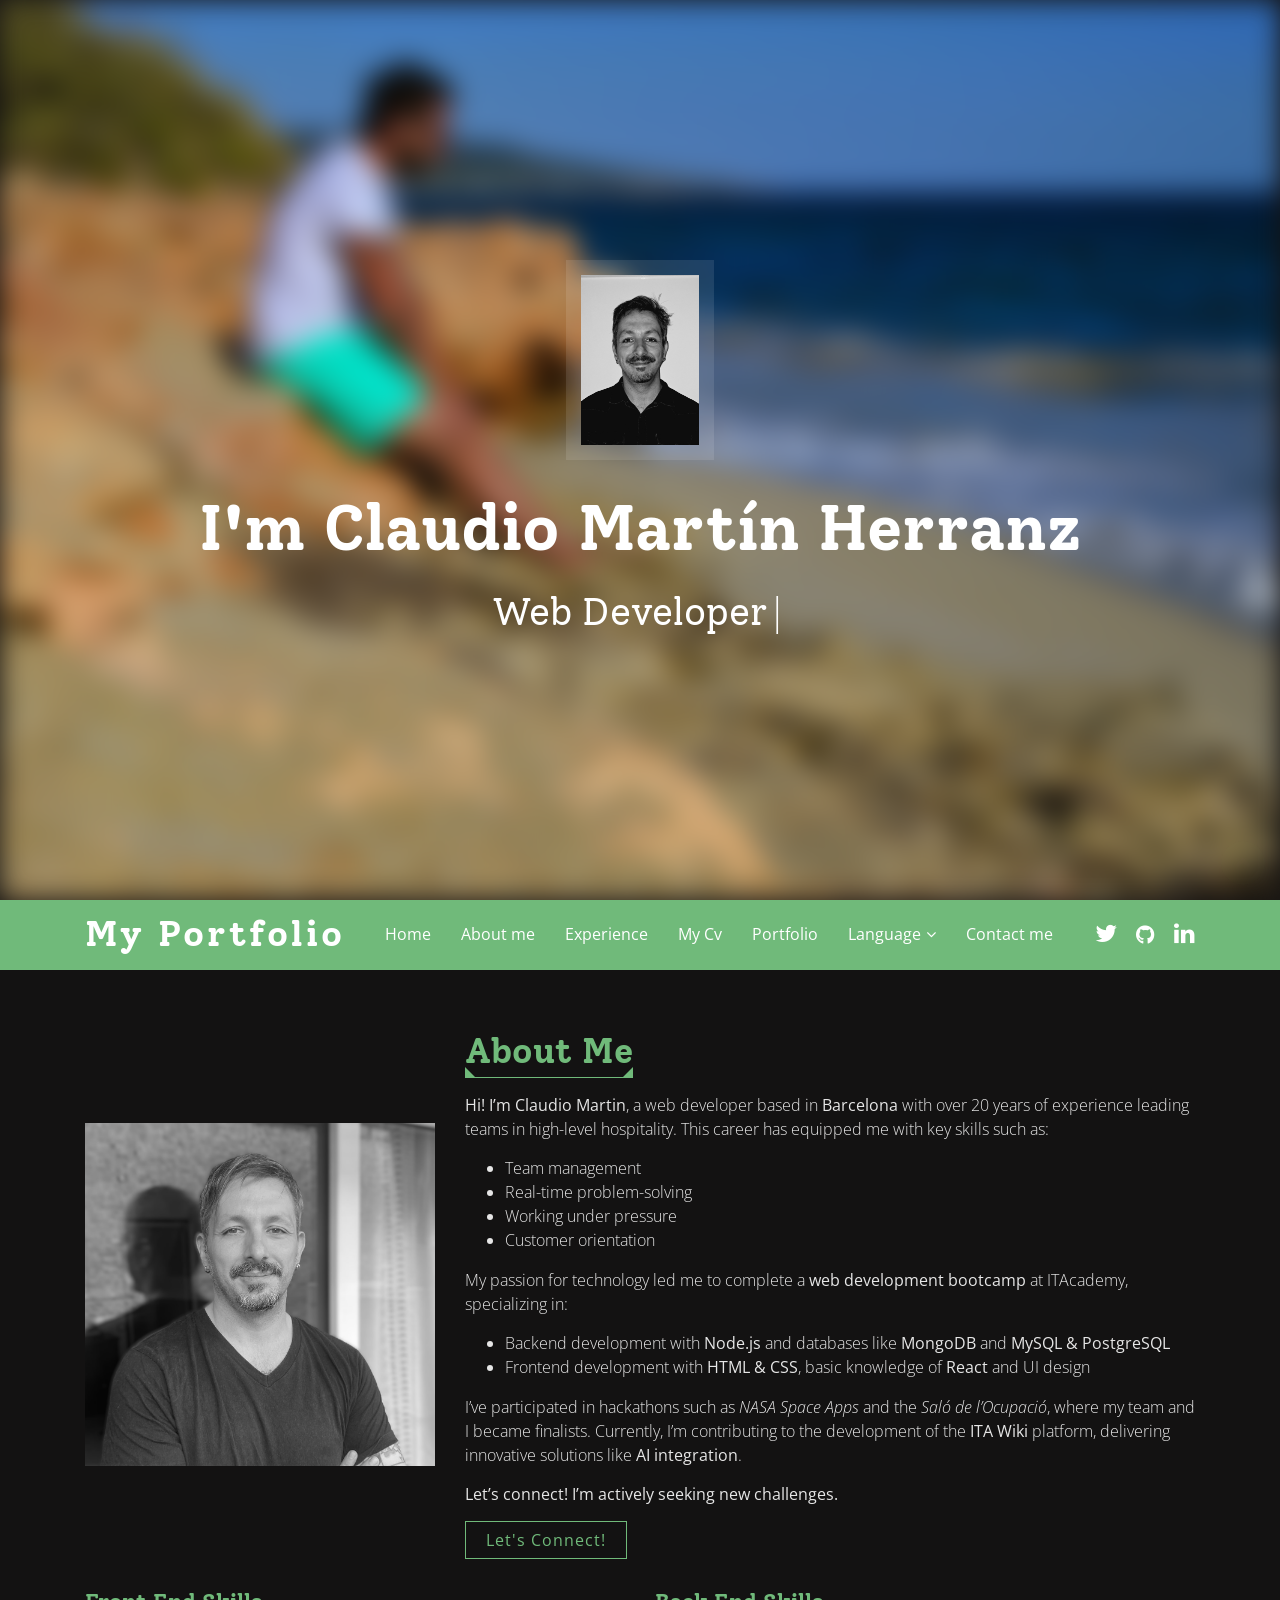
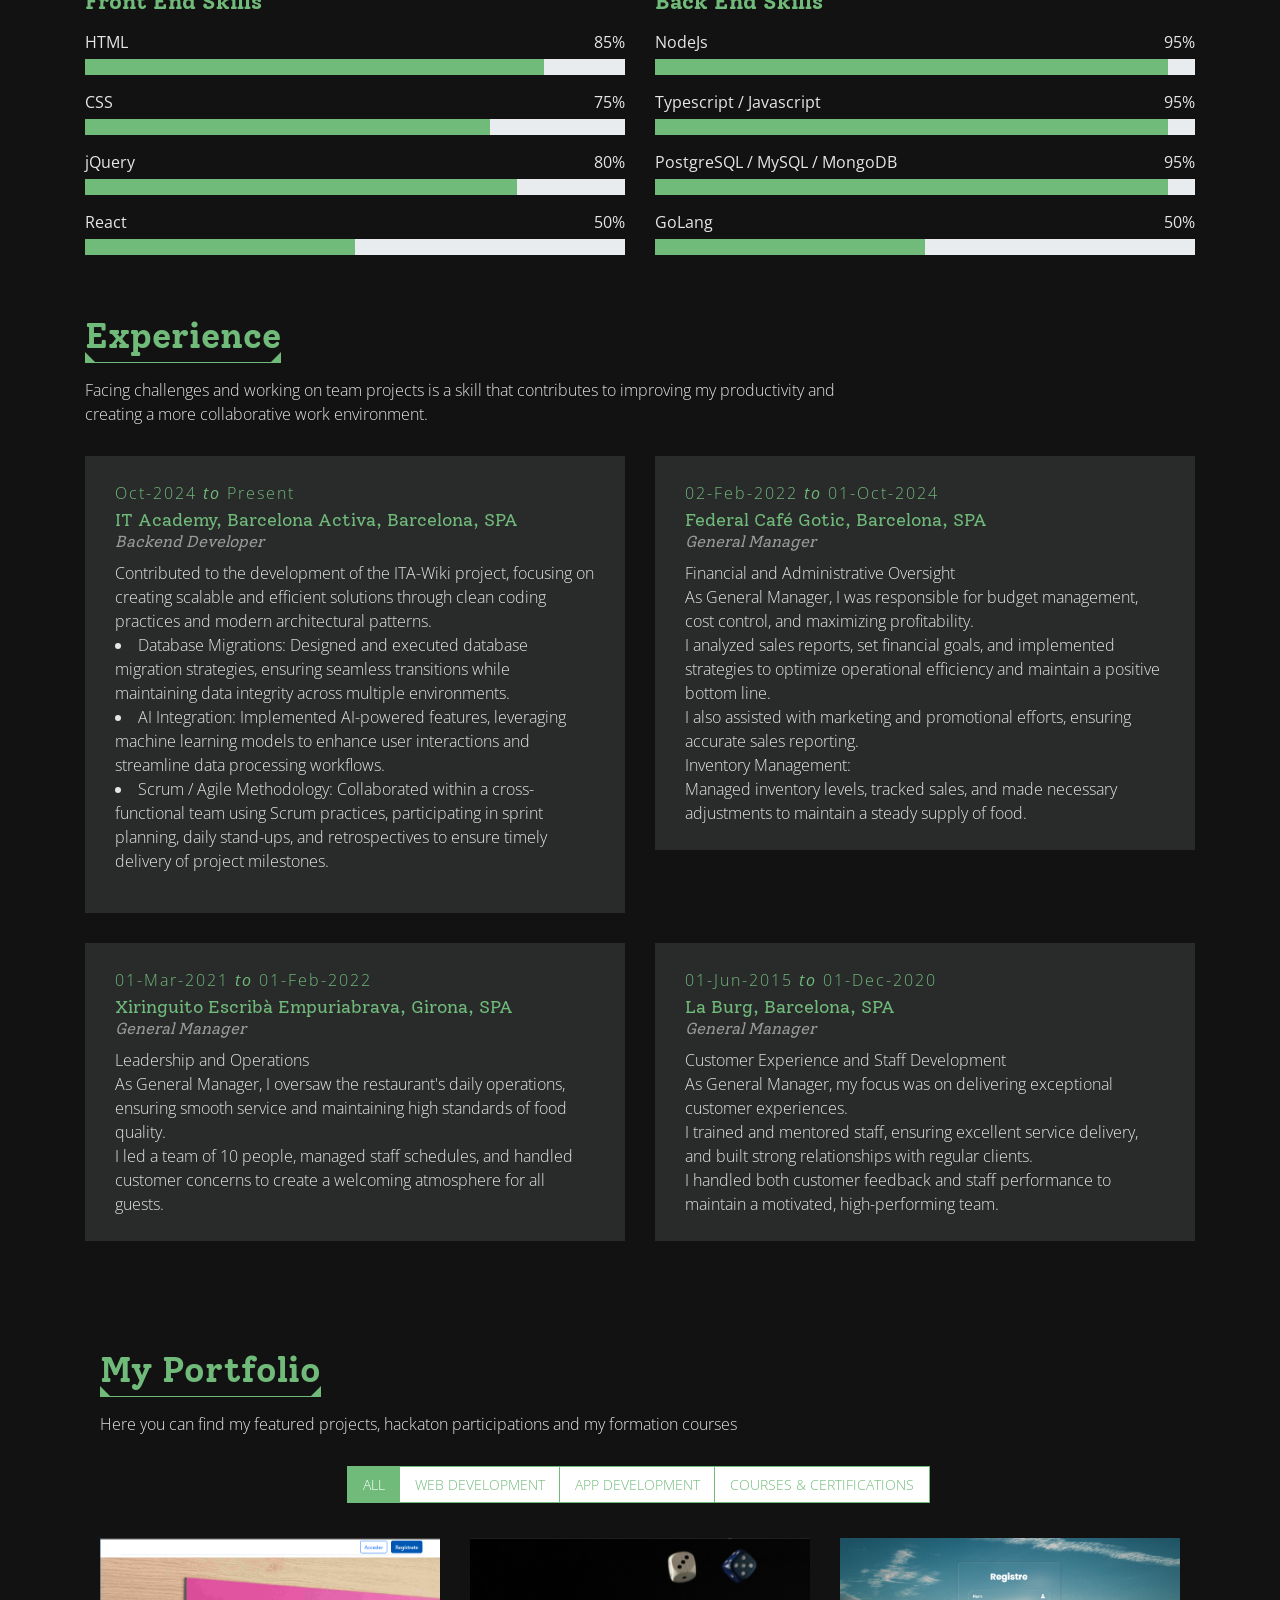
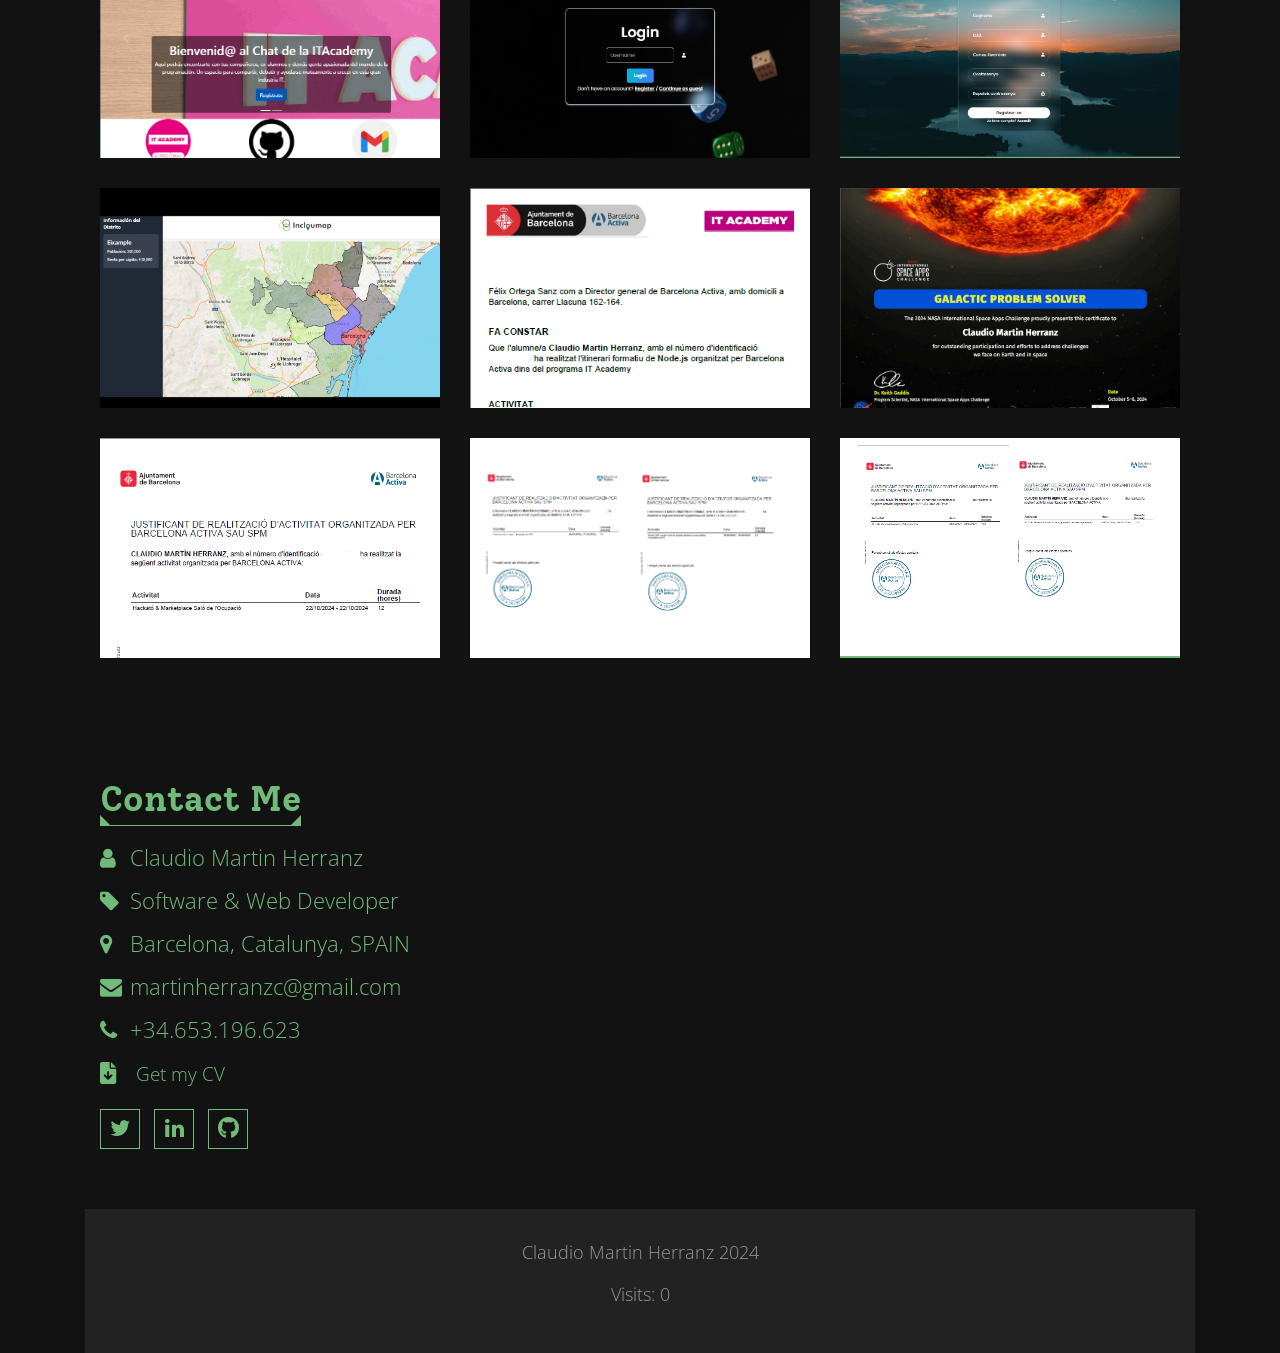
==== commit 4ca65435: "visit counter" ====
--- a/index.html
+++ b/index.html
@@ -18,7 +18,7 @@
   <link href="lib/lightbox/css/lightbox.min.css" rel="stylesheet" />
   <link href="css/style.css" rel="stylesheet" />
   <script>
-  fetch('https://api.countapi.xyz/hit/claudiomartinh.github.io/homepage')
+  fetch('https://api.countapi.xyz/hit/https://claudiomartinh.github.io/index.html')
   .then(res => res.json())
   .then(data => {
     document.getElementById('visit-counter').innerText = data.value;
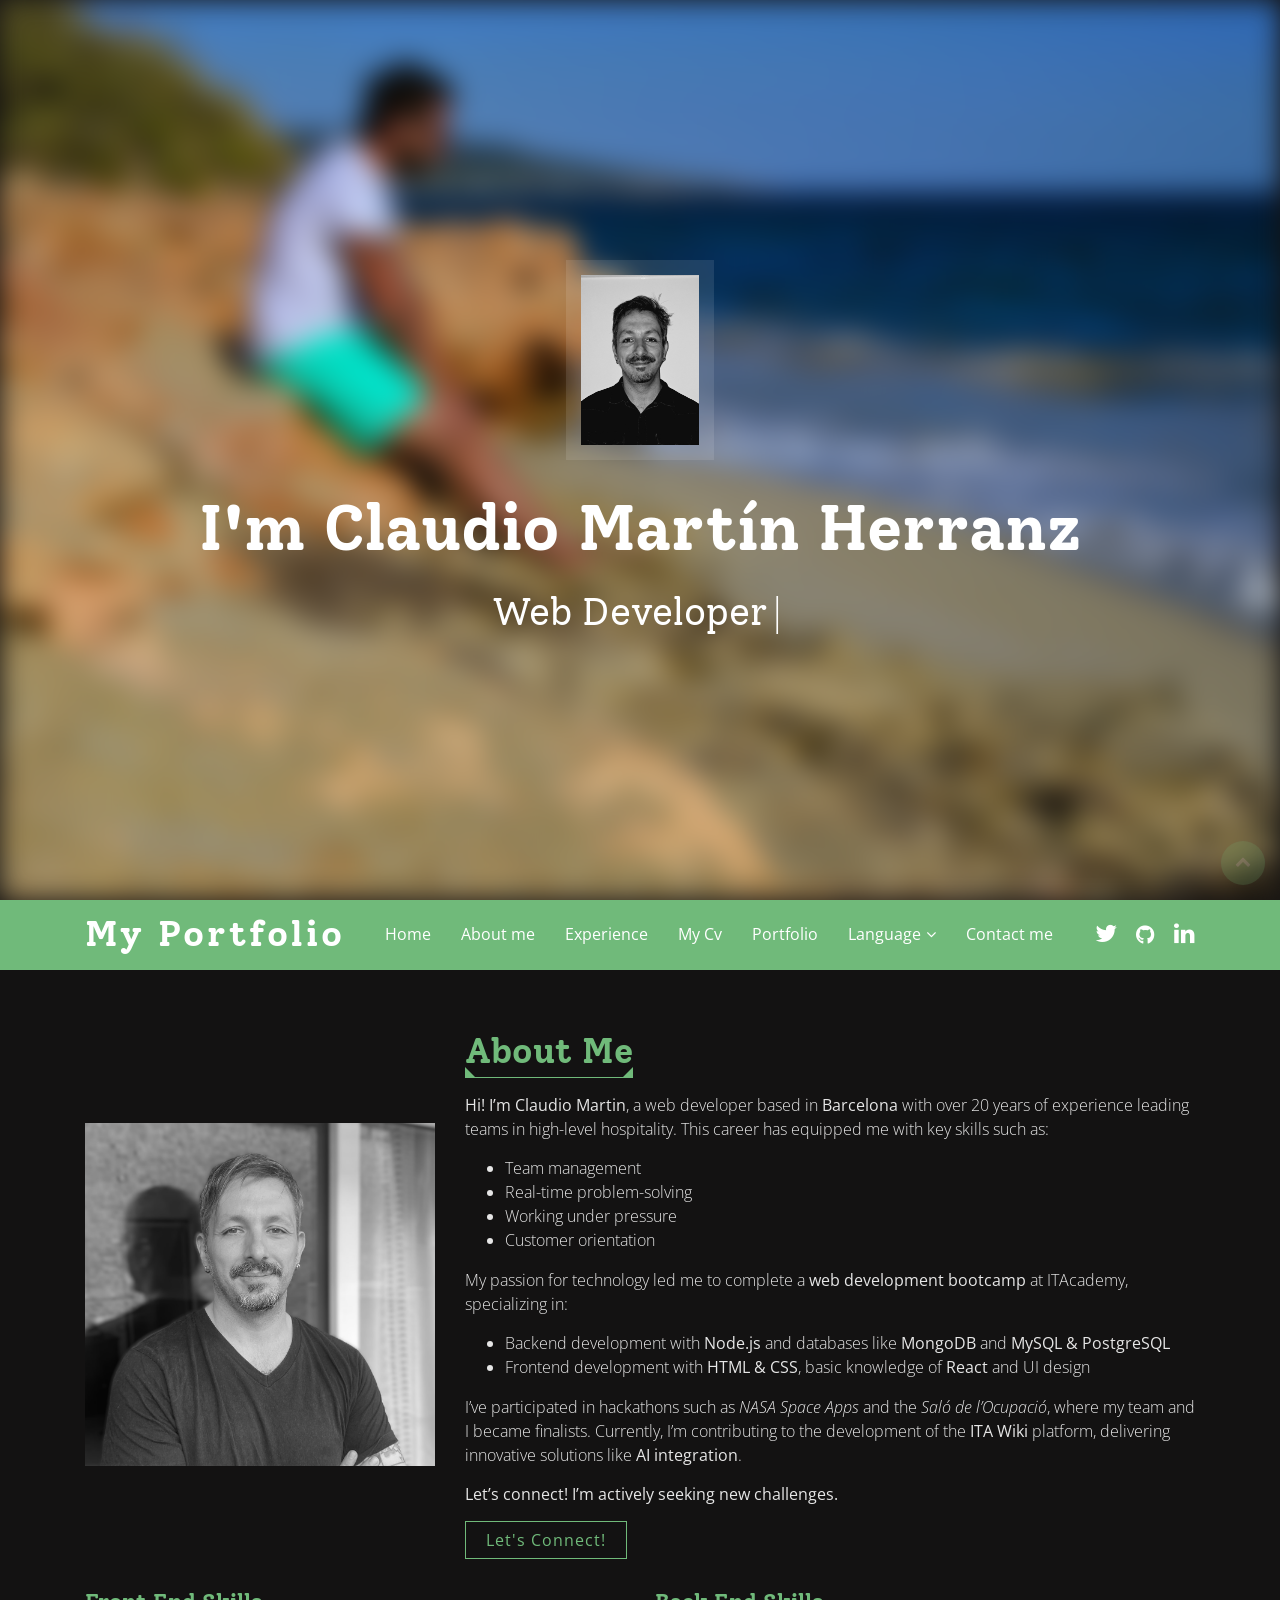
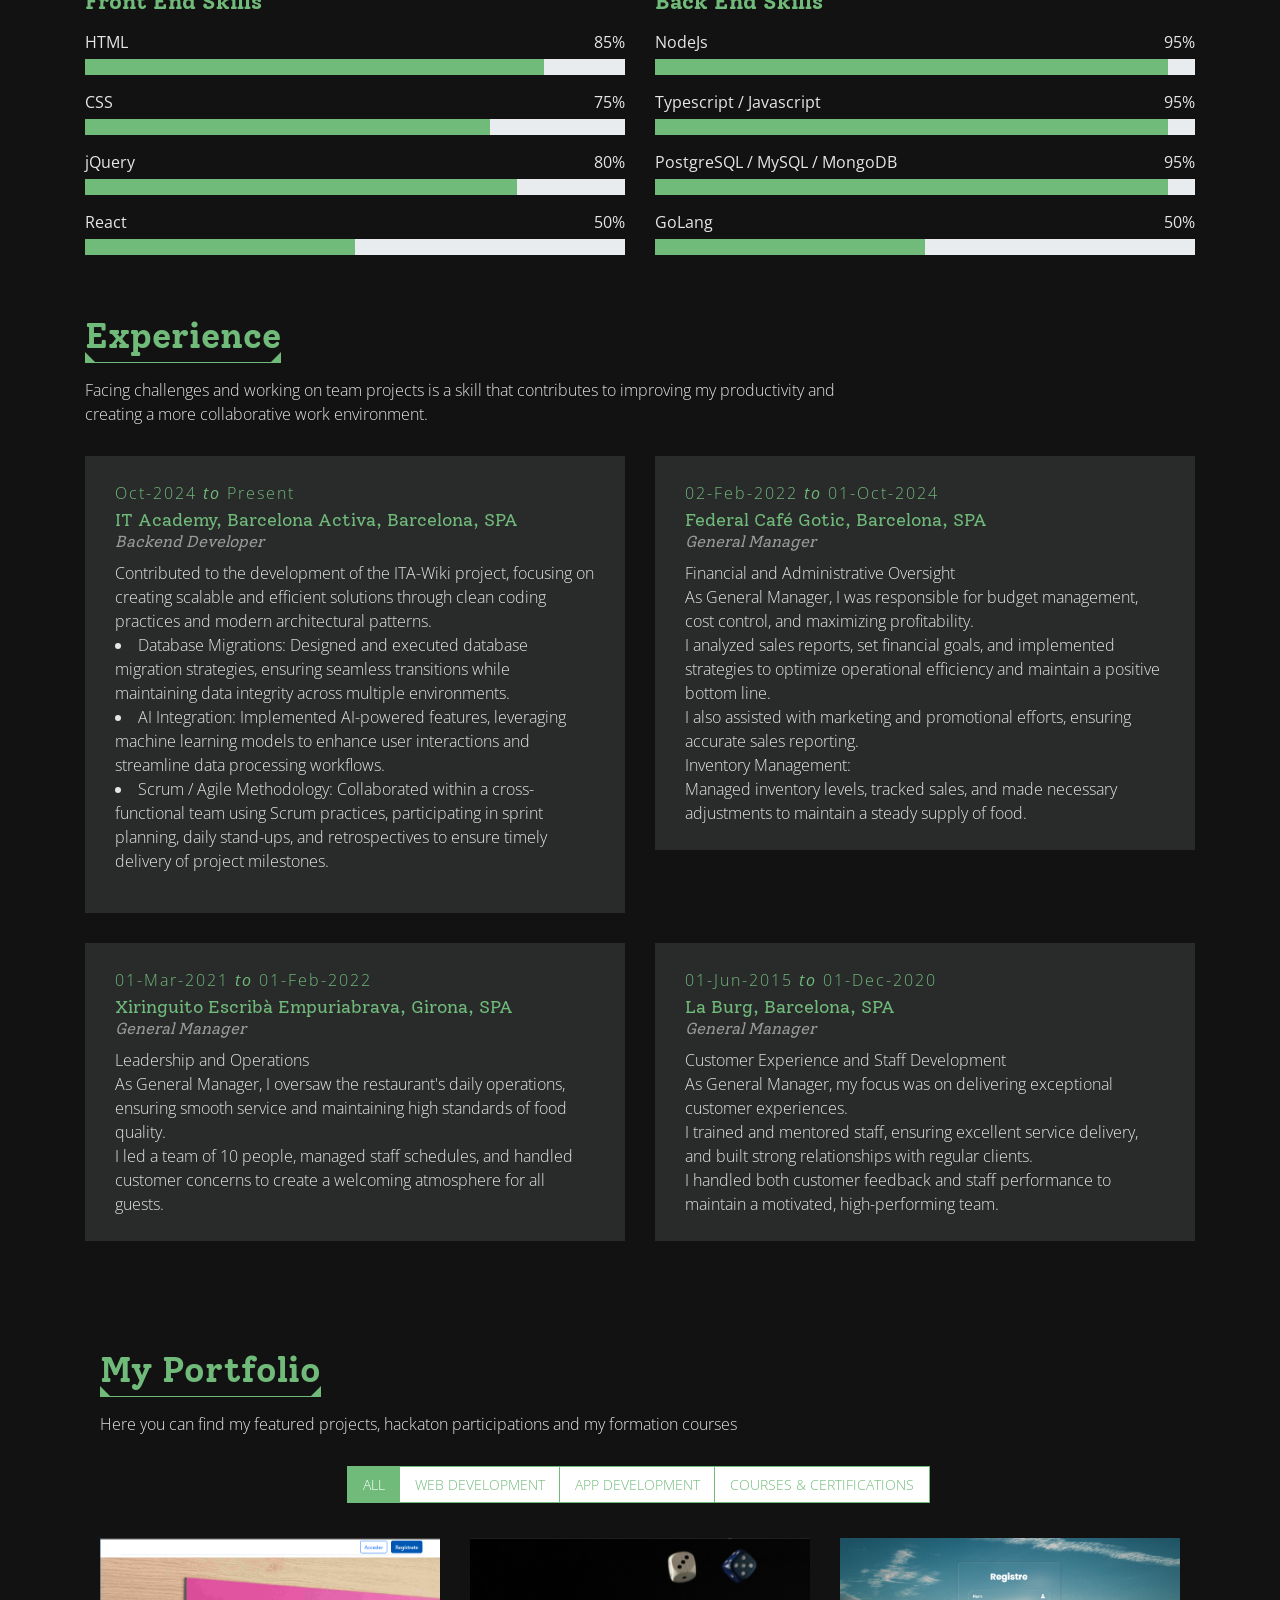
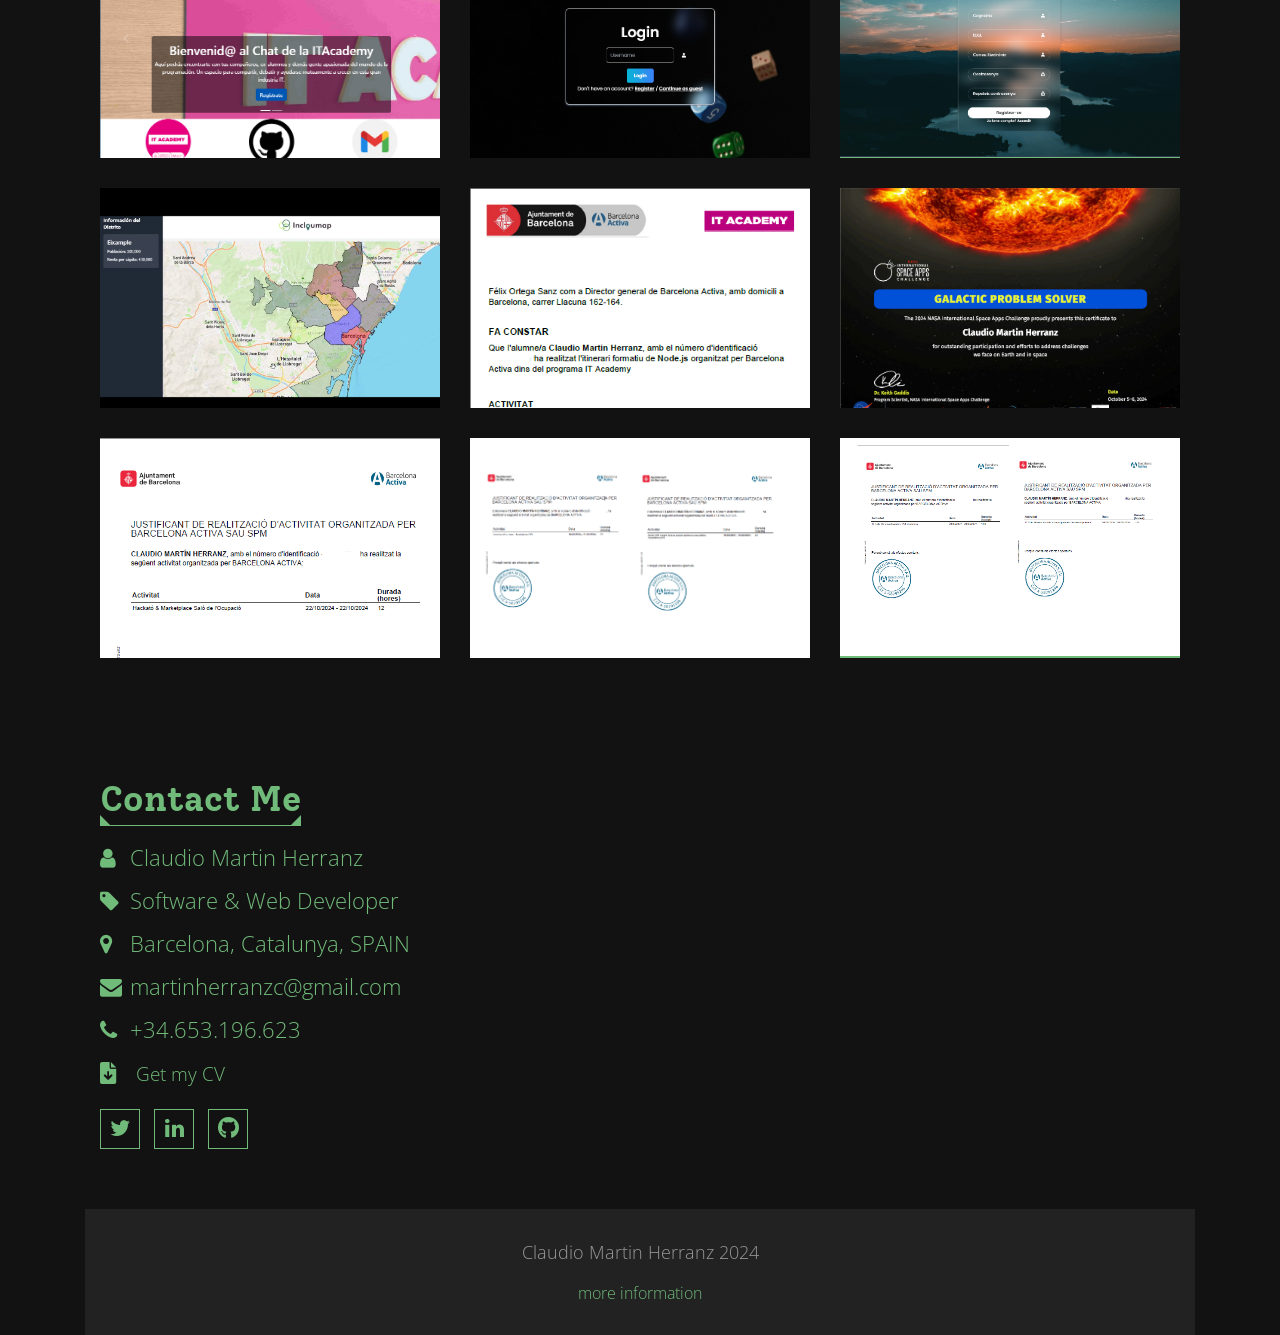
==== commit 1d9f3f51: "visitor counter working" ====
--- a/index.html
+++ b/index.html
@@ -17,13 +17,6 @@
   <link href="lib/owlcarousel/assets/owl.carousel.min.css" rel="stylesheet" />
   <link href="lib/lightbox/css/lightbox.min.css" rel="stylesheet" />
   <link href="css/style.css" rel="stylesheet" />
-  <script>
-  fetch('https://api.countapi.xyz/hit/https://claudiomartinh.github.io/index.html')
-  .then(res => res.json())
-  .then(data => {
-    document.getElementById('visit-counter').innerText = data.value;
-  });
-</script>
 </body>
 </head>
 <body>
@@ -533,7 +526,8 @@
         <div class="container">
           <div class="copyright">
             <p>Claudio Martin Herranz 2024</p>
-            <p>Visits: <span id="visit-counter">0</span></p>
+            <a href='http://www.freevisitorcounters.com'>more information</a> <script type='text/javascript' src='https://www.freevisitorcounters.com/auth.php?id=559573fa537efd5d6da06eb06c475025cf491db8'></script>
+<script type="text/javascript" src="https://www.freevisitorcounters.com/en/home/counter/1284004/t/9"></script>
             <p hidden>
               &copy; Copyright <a href="https://htmlcodex.com">HTML Codex</a>. All
               Rights Reserved
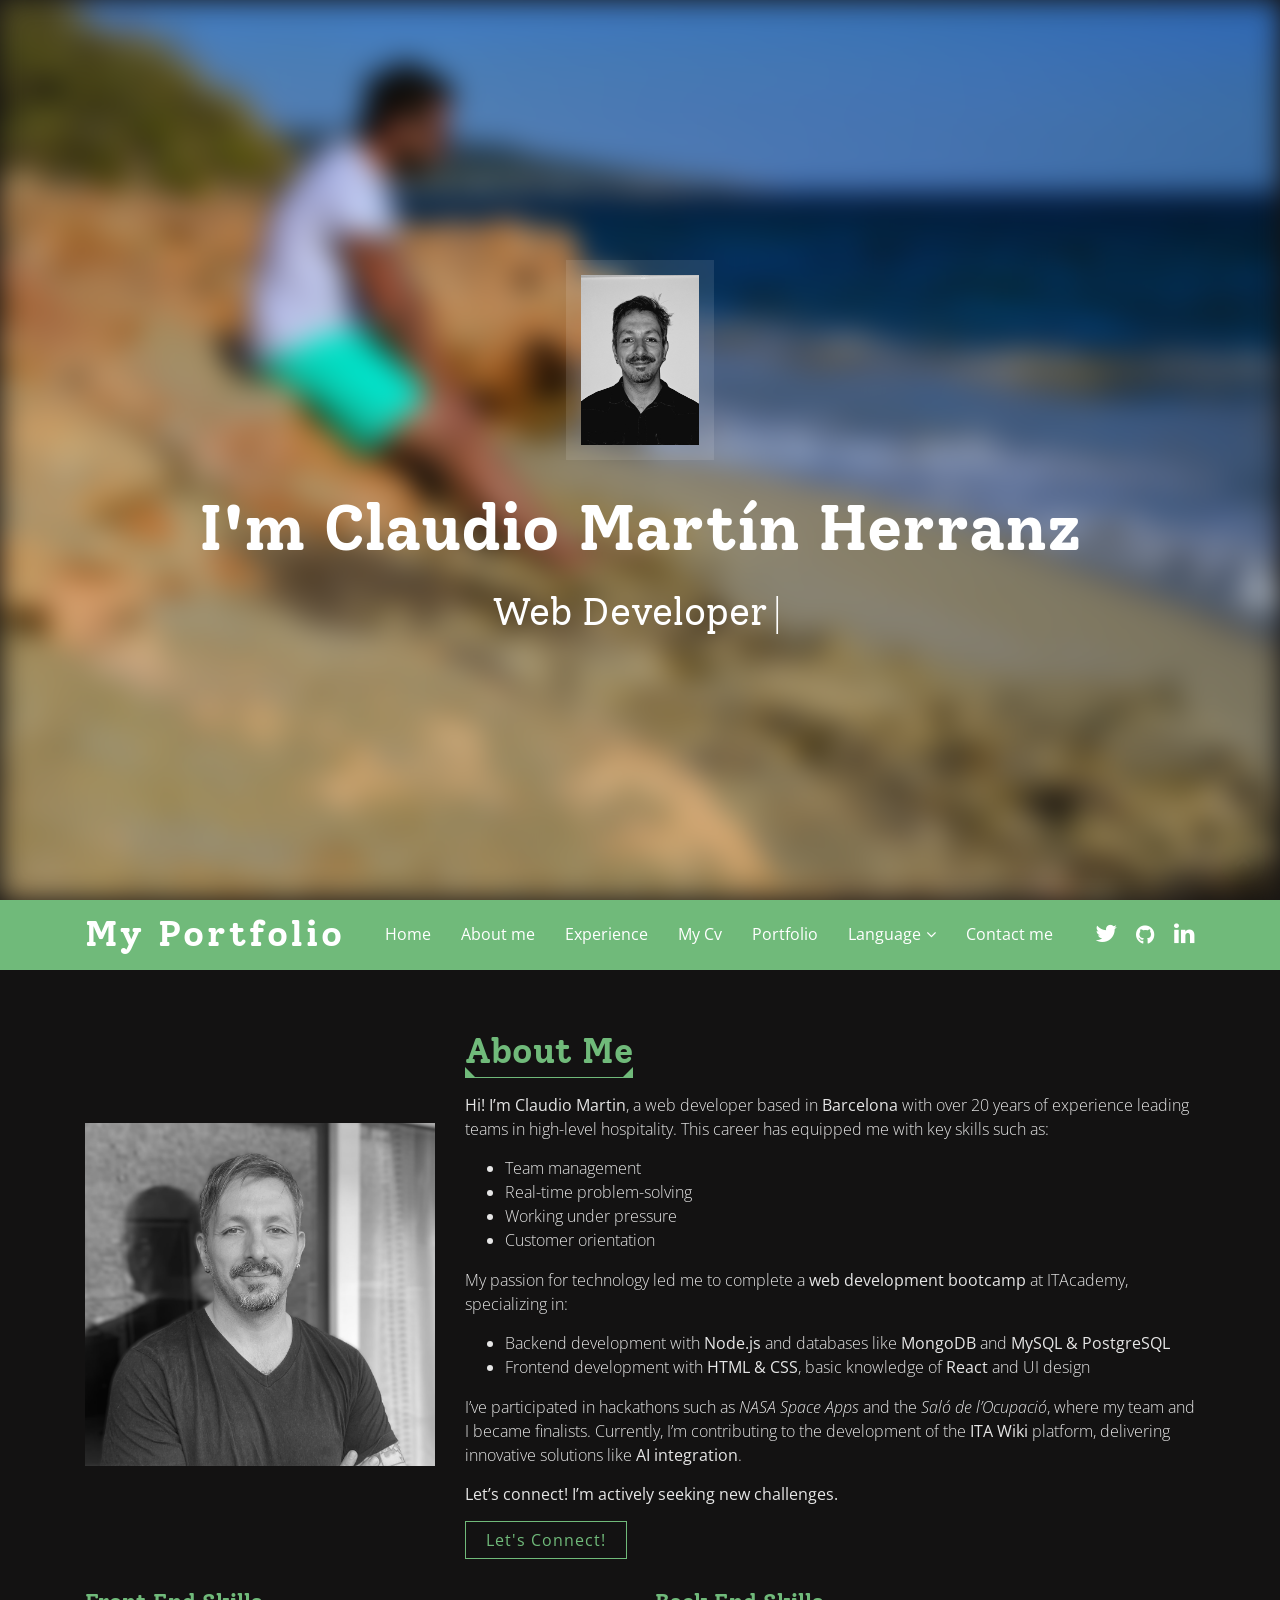
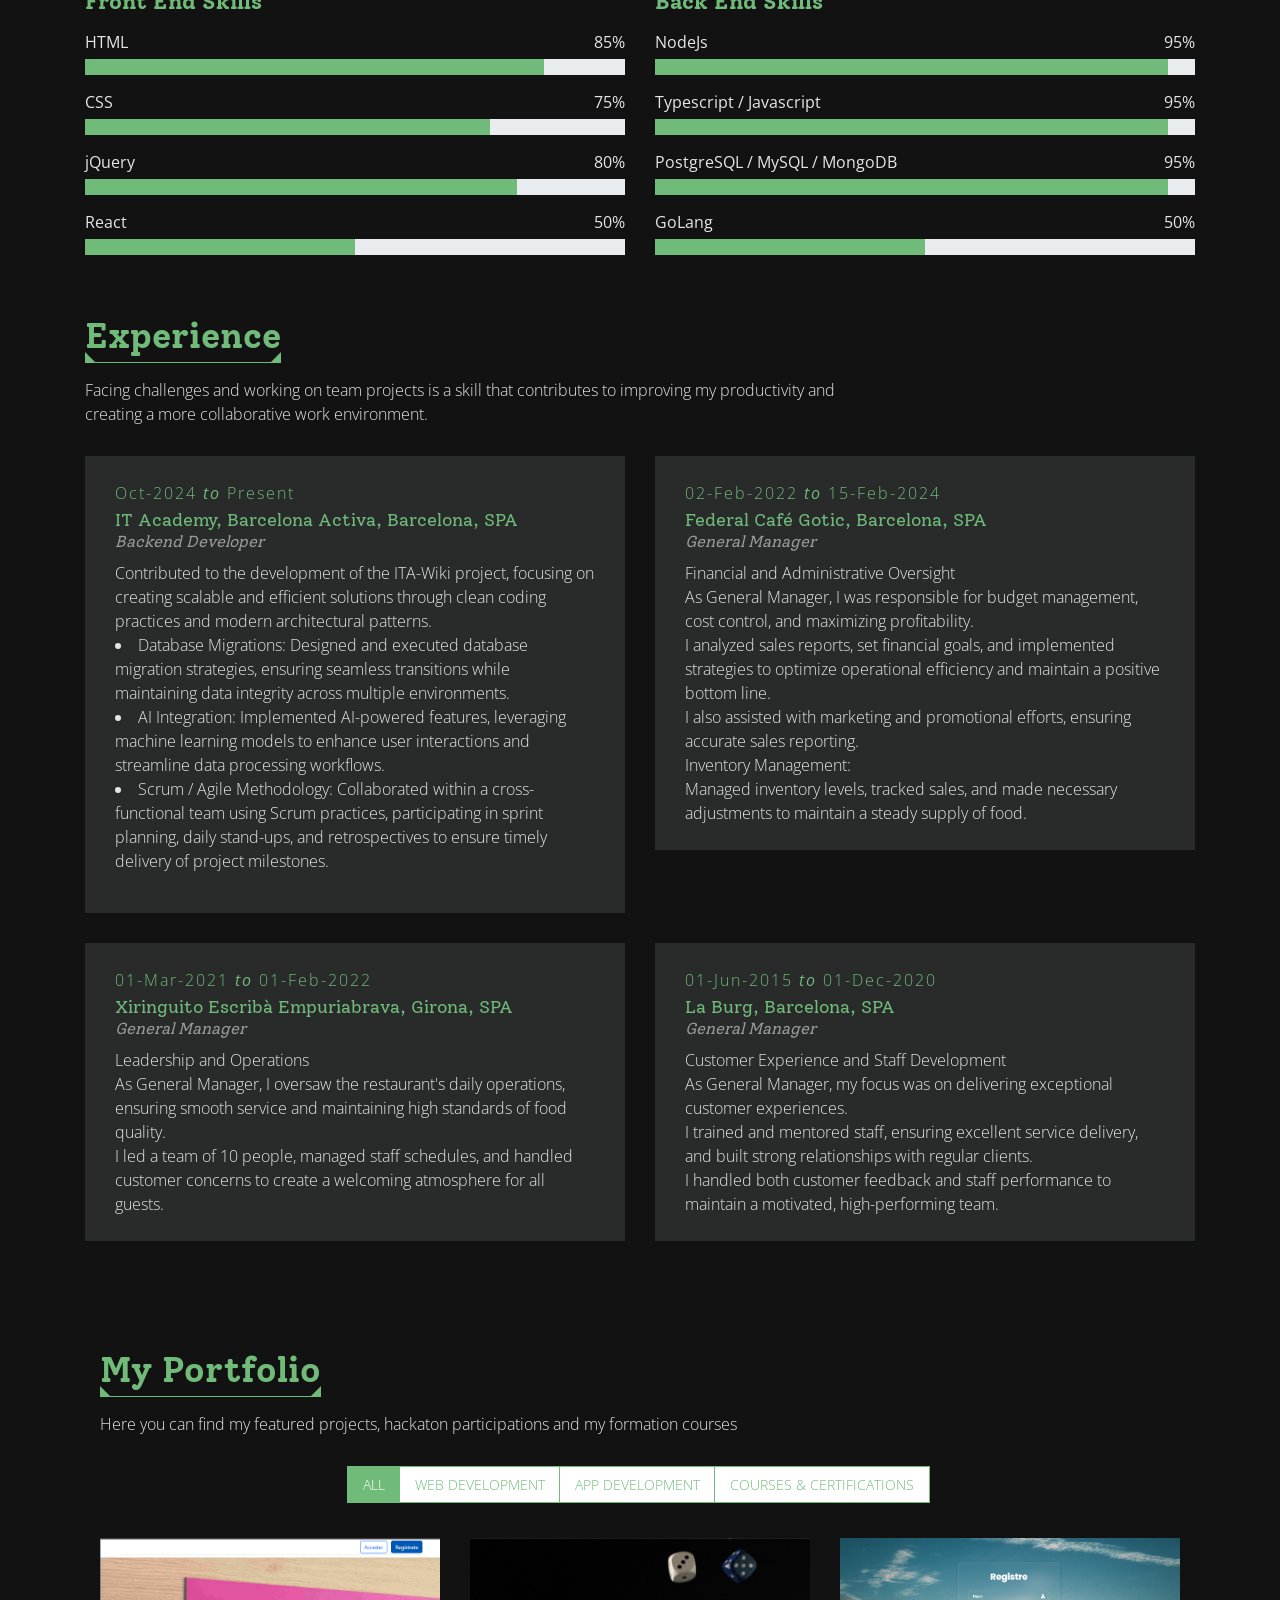
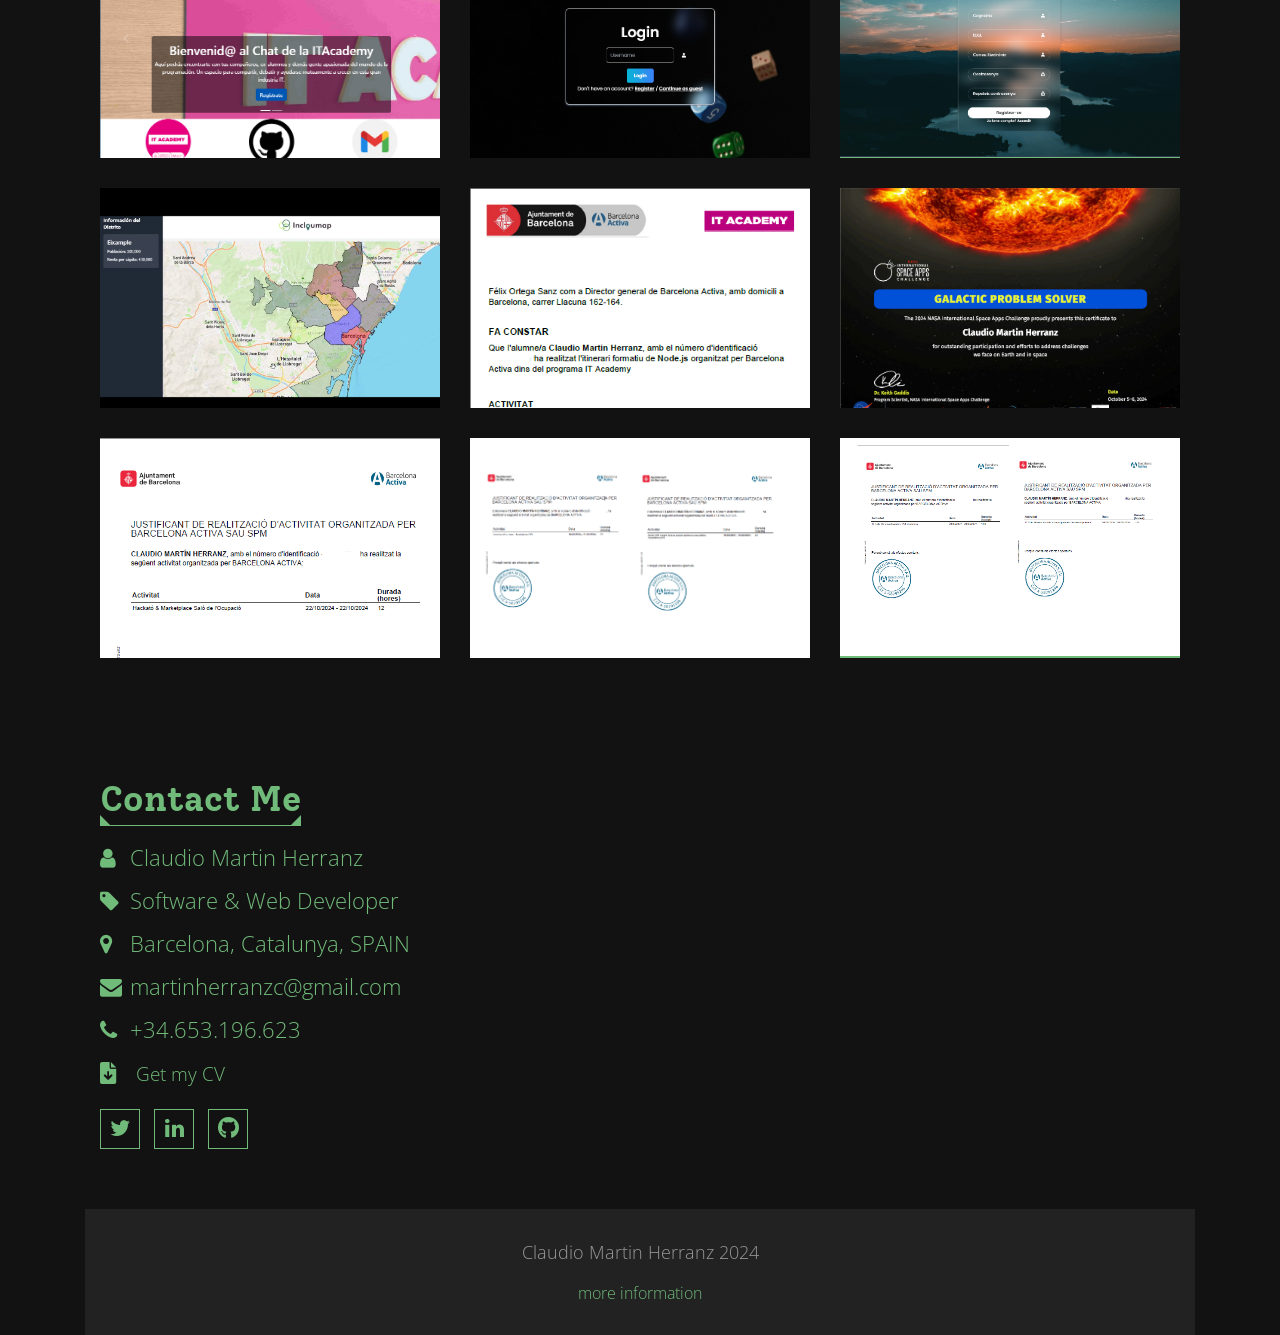
==== commit cb0fbf1a: "updated experience" ====
--- a/index.html
+++ b/index.html
@@ -253,7 +253,7 @@
   </div>
   <div class="col-md-6">
     <div class="exp-column">
-      <p class="exp-date">02-Feb-2022 <span>to</span> 01-Oct-2024</p>
+      <p class="exp-date">02-Feb-2022 <span>to</span> 15-Feb-2024</p>
       <h4 class="exp-company">Federal Café Gotic, Barcelona, SPA</h4>
       <h4 class="exp-designation">General Manager</h4>
       <p class="exp-detail">
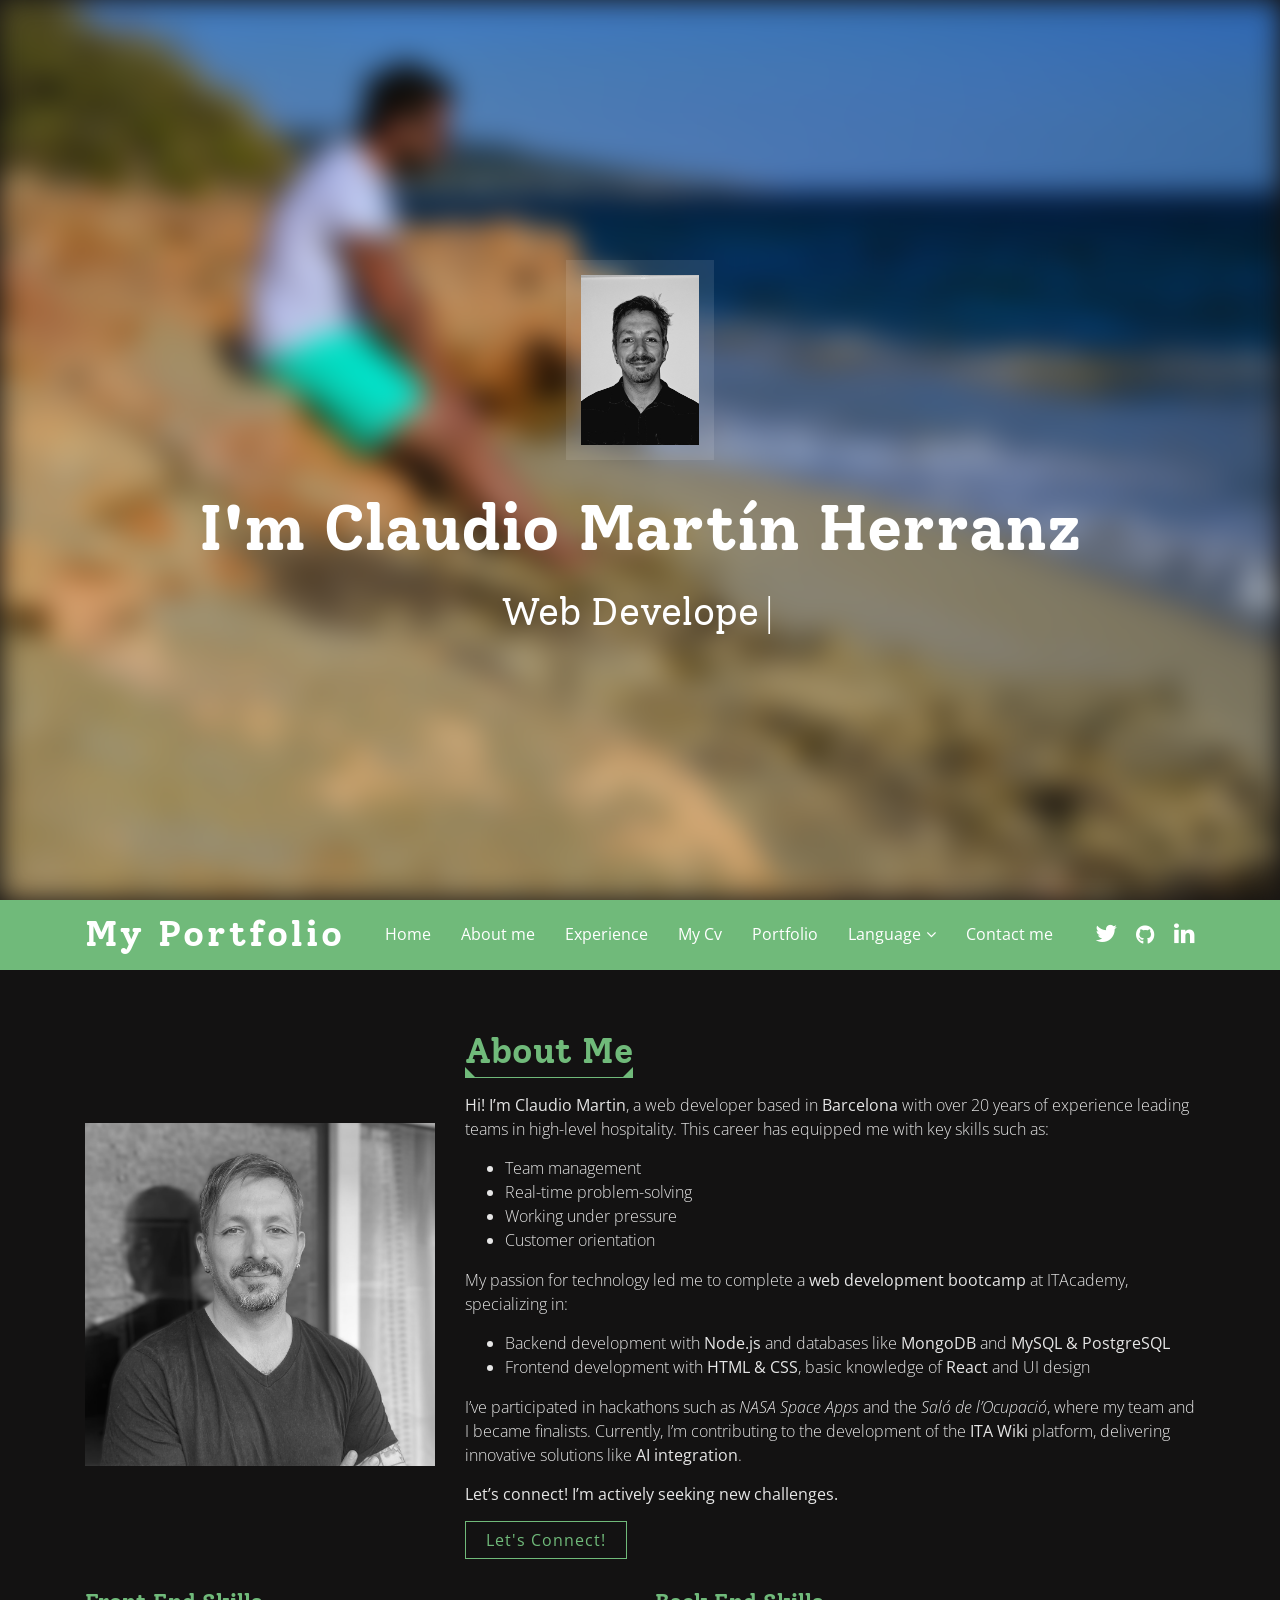
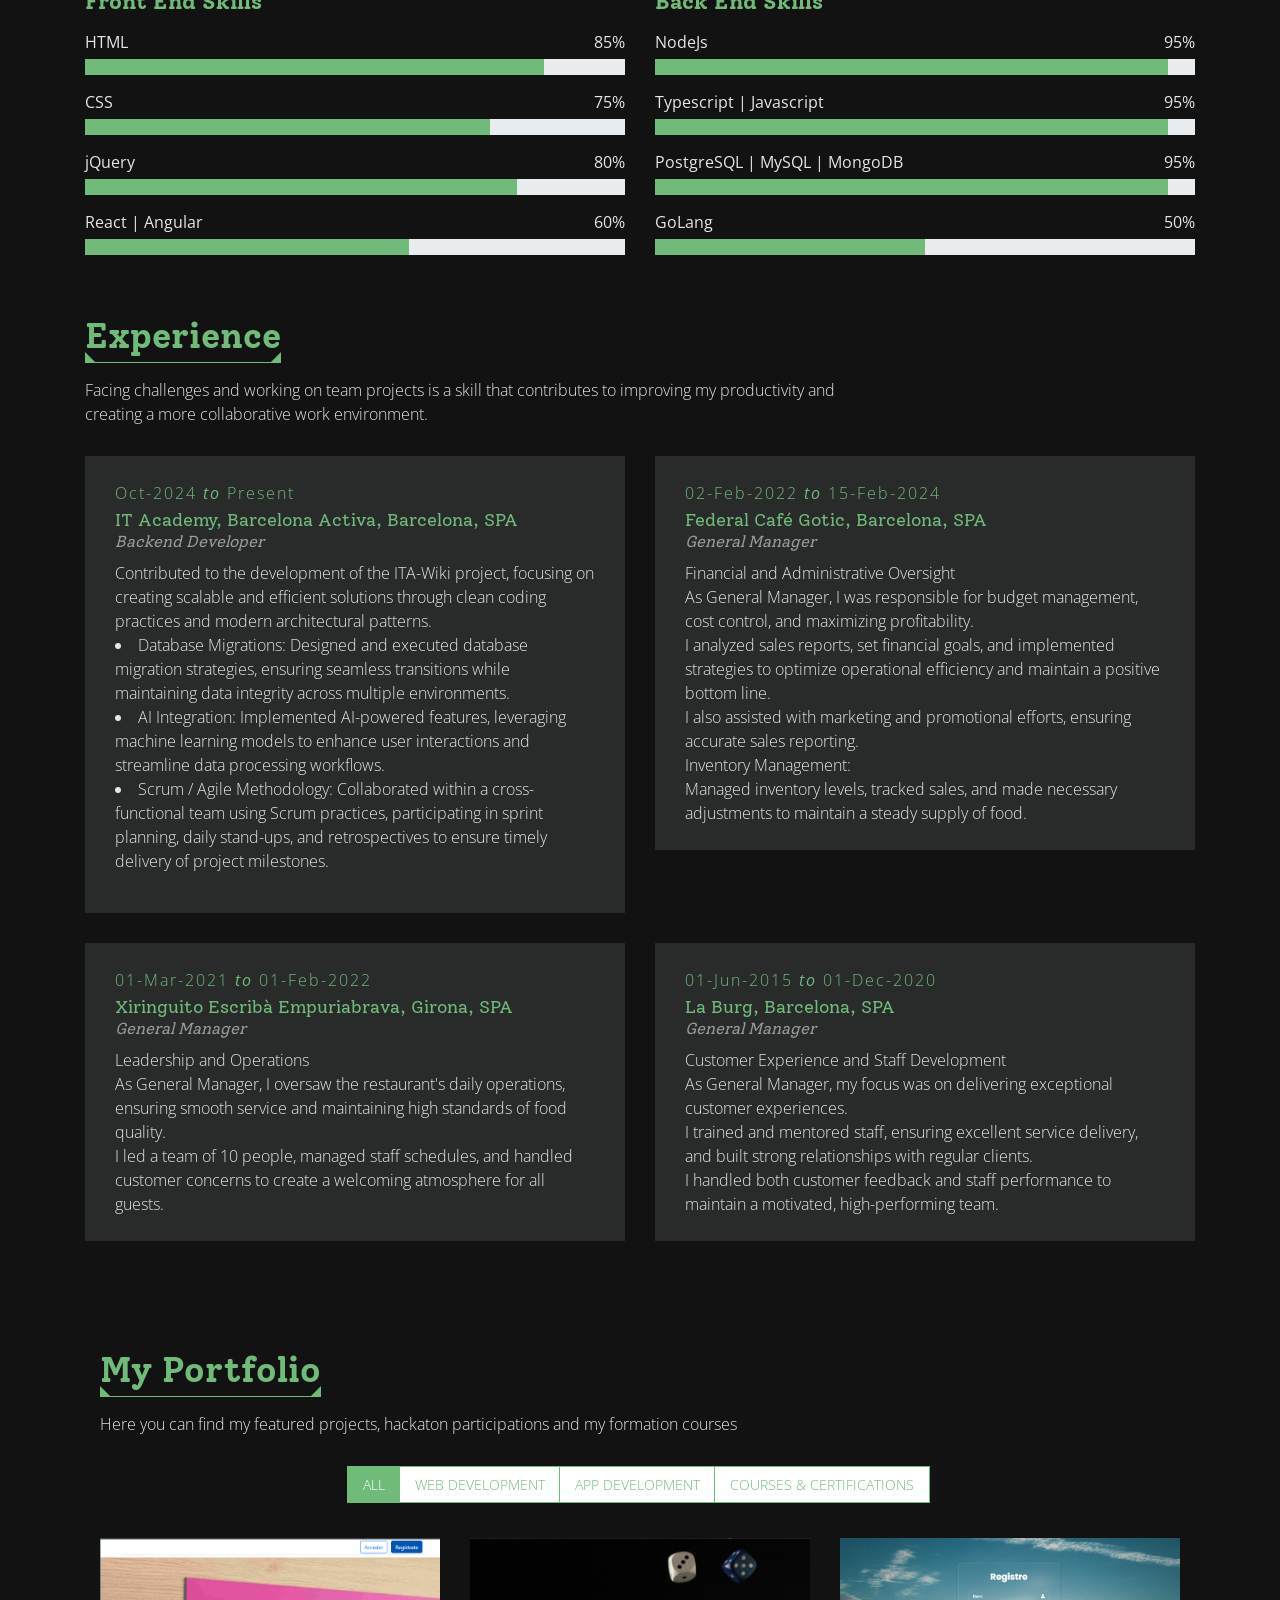
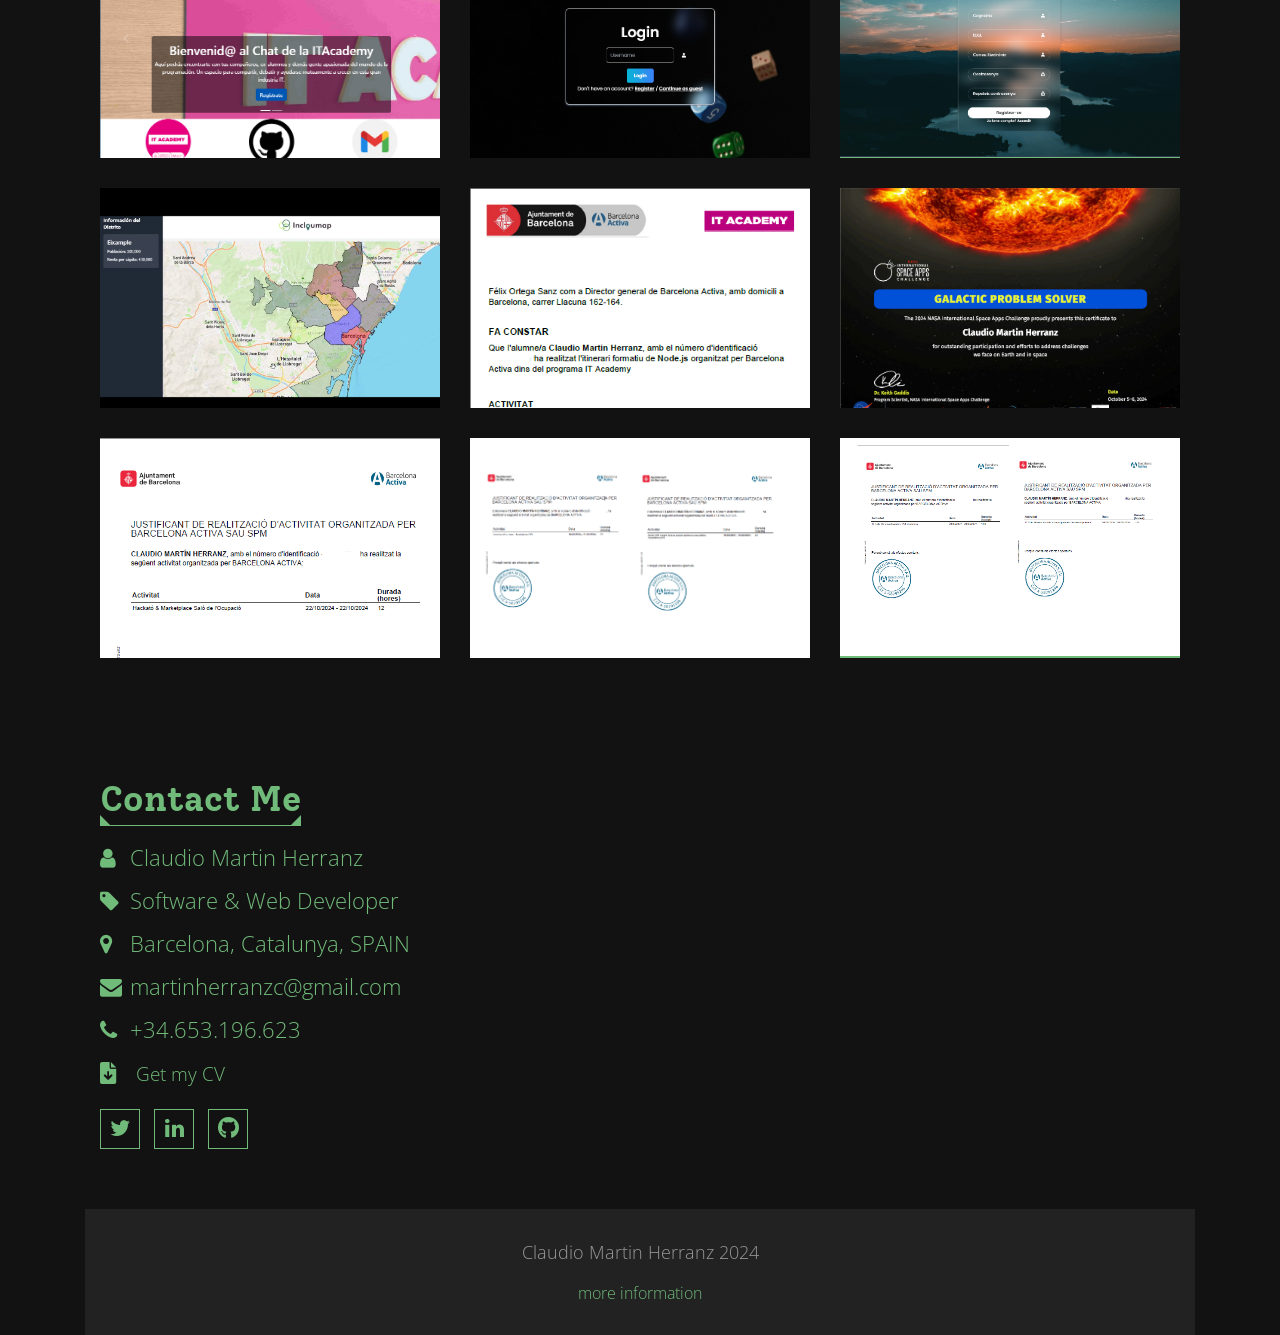
==== commit 61e4a079: "updated frontend skills" ====
--- a/index.html
+++ b/index.html
@@ -161,11 +161,11 @@
               </div>
             </div>
             <div class="skill-name">
-              <p>React</p>
-              <p>50%</p>
-            </div>
-            <div class="progress">
-              <div class="progress-bar" role="progressbar" aria-valuenow="50" aria-valuemin="0" aria-valuemax="100">
+              <p>React | Angular</p>
+              <p>60%</p>
+            </div>
+            <div class="progress">
+              <div class="progress-bar" role="progressbar" aria-valuenow="60" aria-valuemin="0" aria-valuemax="100">
               </div>
             </div>
           </div>
@@ -183,7 +183,7 @@
             </div>
 
             <div class="skill-name">
-              <p>Typescript / Javascript</p>
+              <p>Typescript | Javascript</p>
               <p>95%</p>
             </div>
             <div class="progress">
@@ -192,7 +192,7 @@
             </div>
 
             <div class="skill-name">
-              <p>PostgreSQL / MySQL / MongoDB</p>
+              <p>PostgreSQL | MySQL | MongoDB</p>
               <p>95%</p>
             </div>
             <div class="progress">
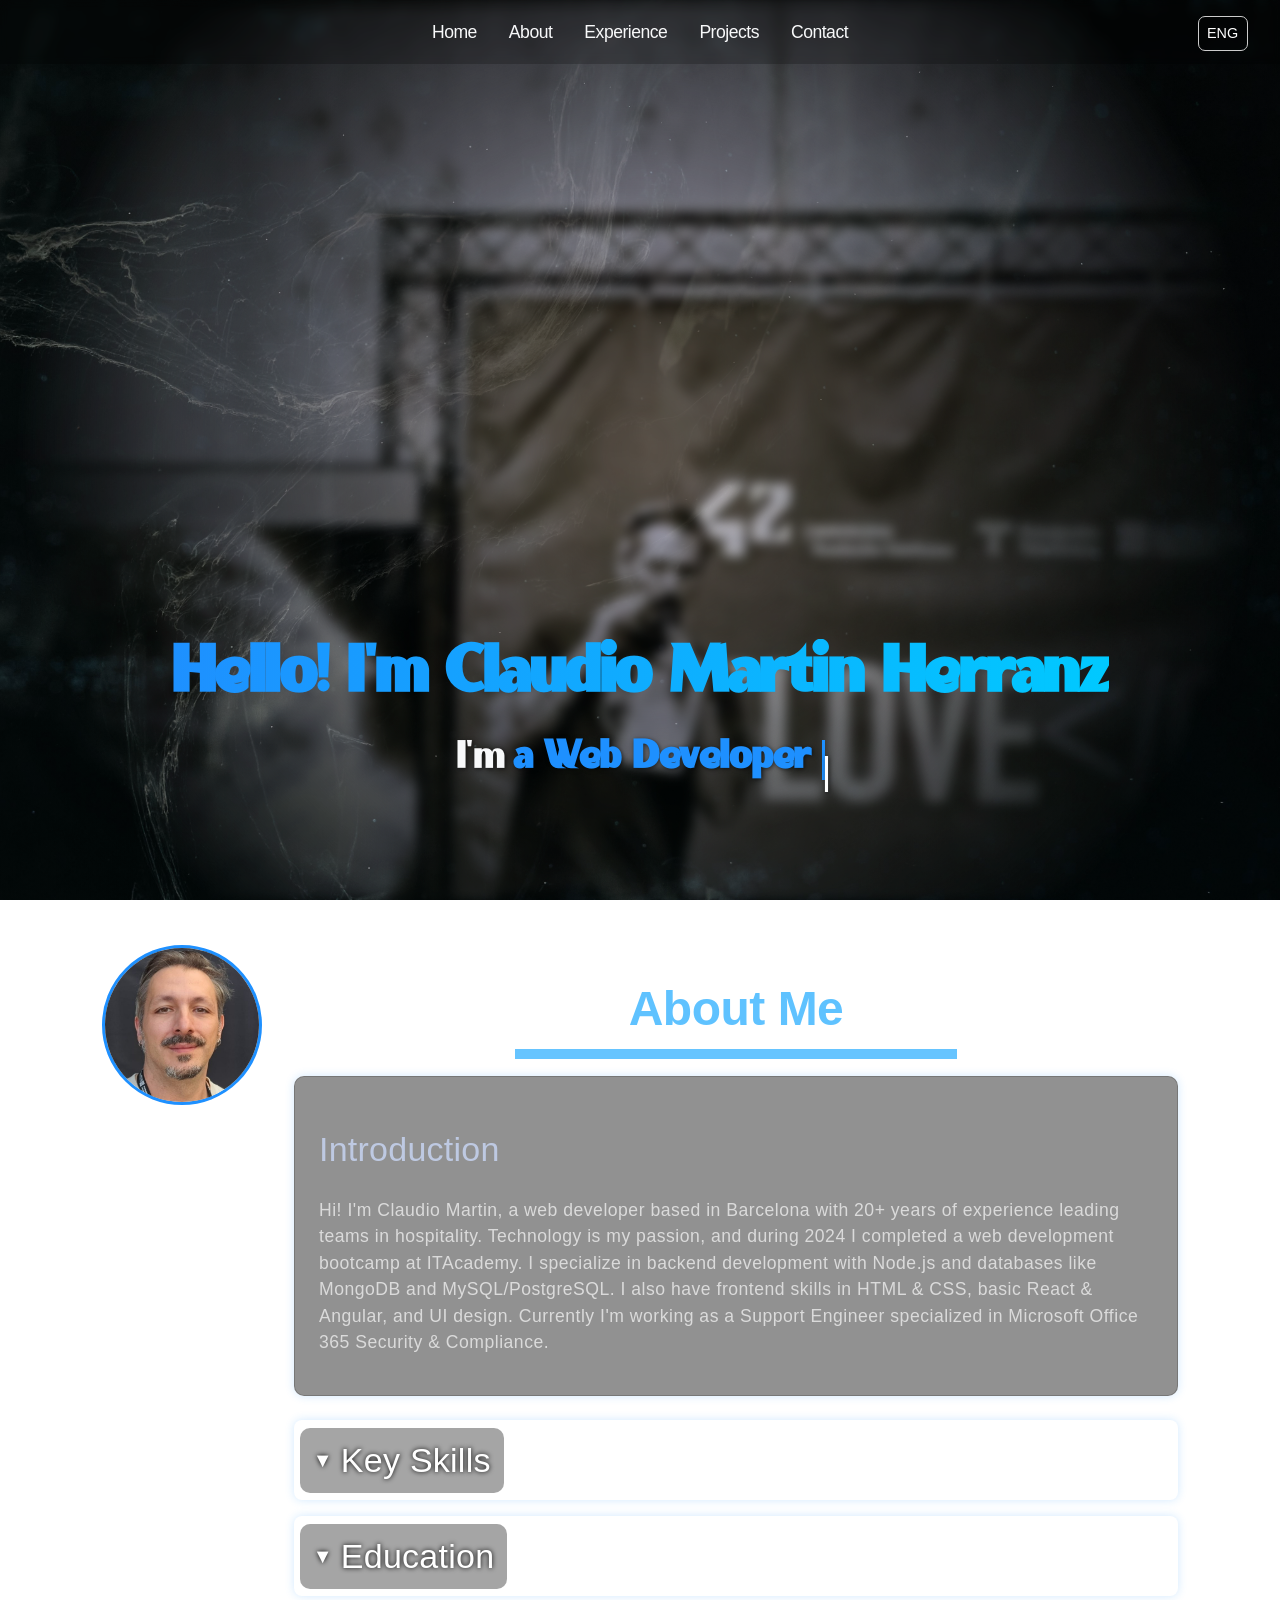
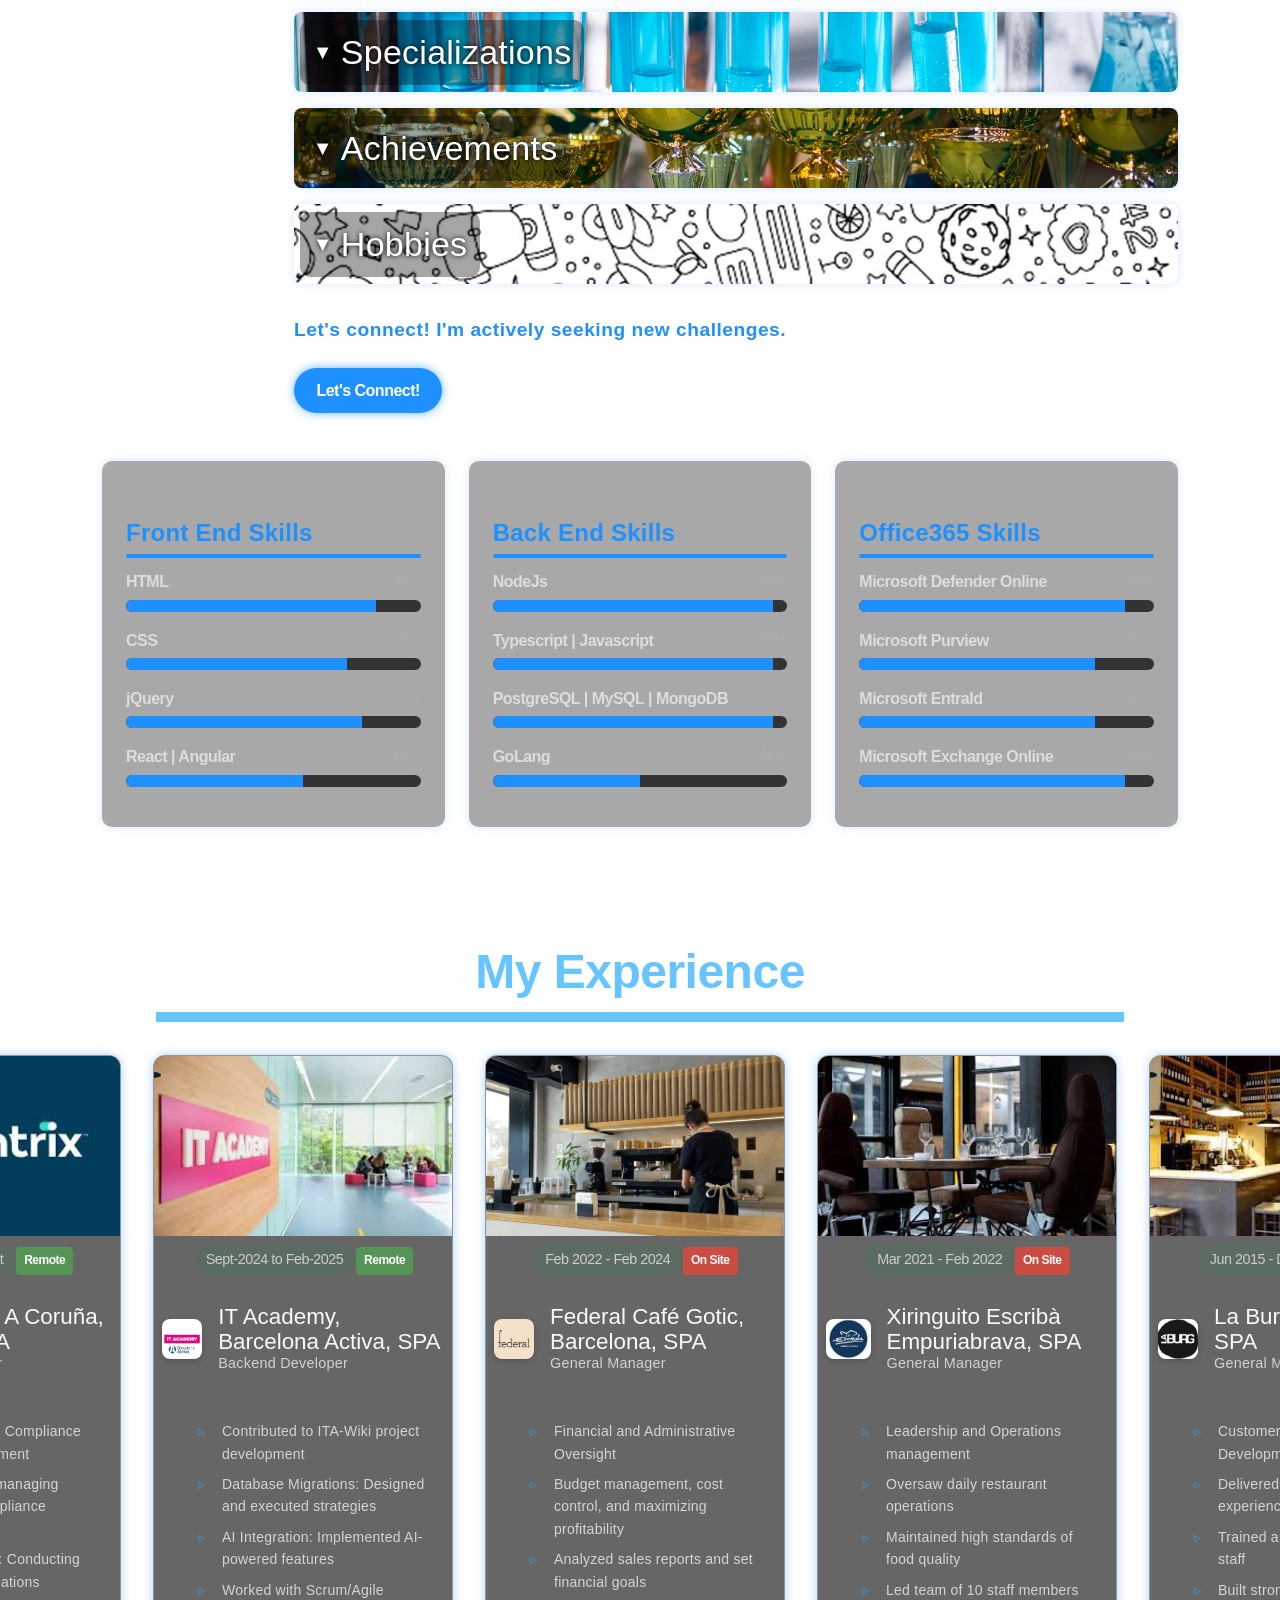
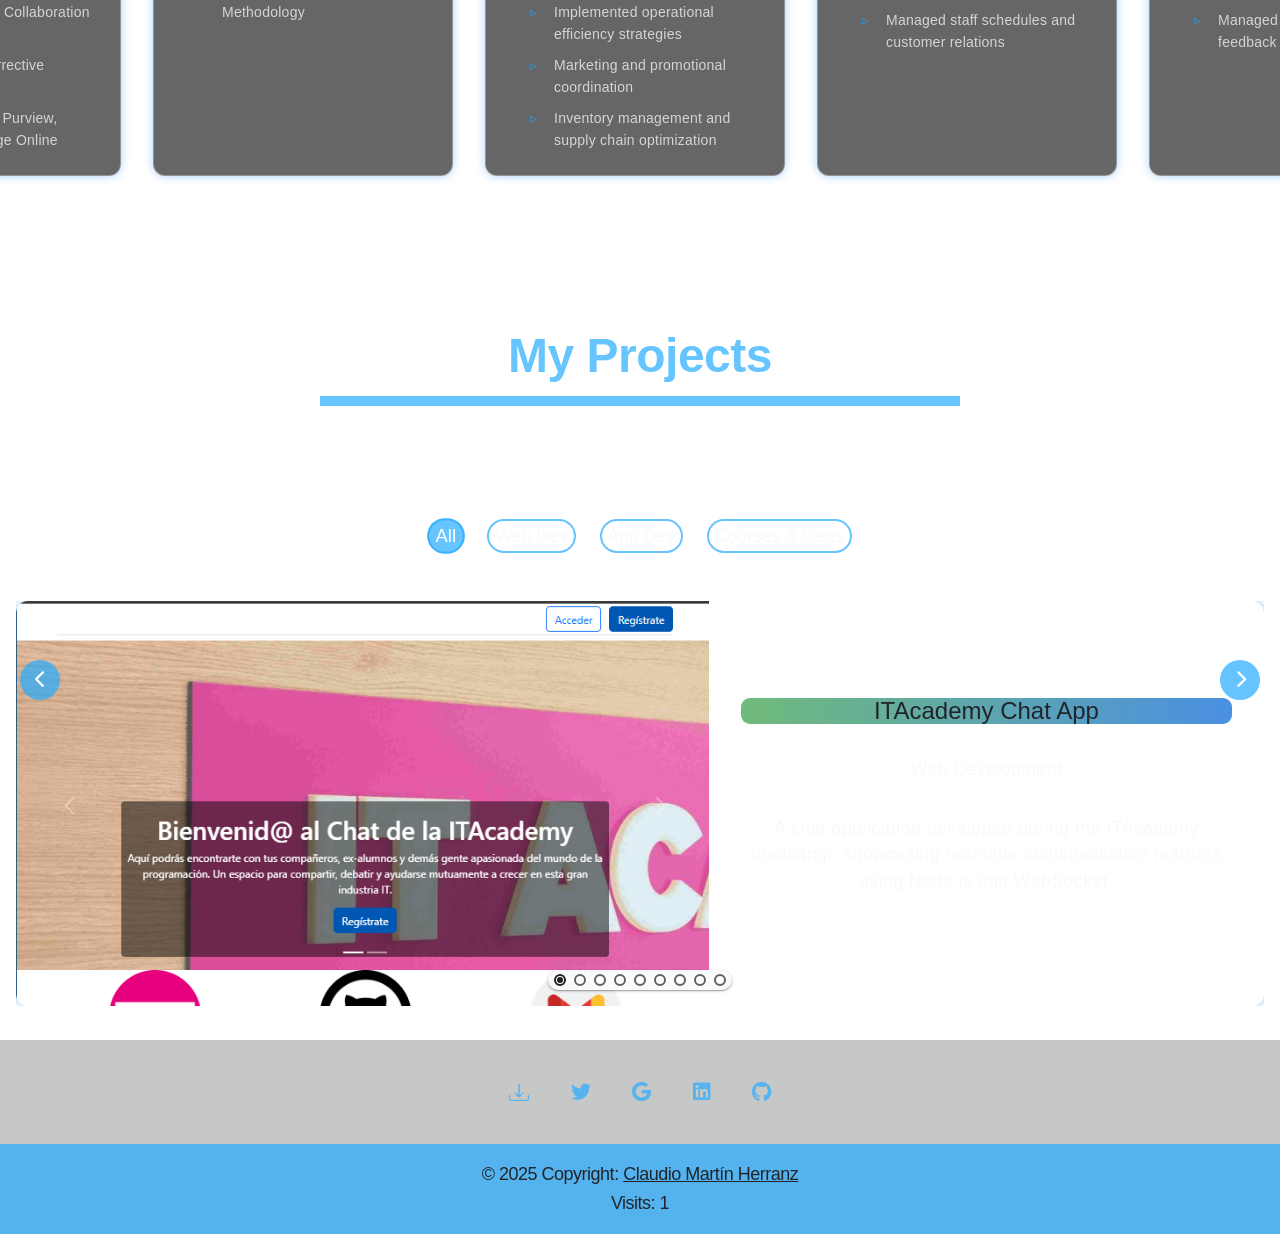
==== commit 75f2c77f: "Deploy Angular portfolio" ====
--- a/index.html
+++ b/index.html
@@ -1,562 +1,18 @@
-<!DOCTYPE html>
-<html lang="en">
+<!doctype html>
+<html lang="en" data-beasties-container>
 <head>
-  <meta charset="utf-8" />
-  <title>My Portfolio</title>
-  <meta content="width=device-width, initial-scale=1.0" name="viewport" />
-  <link href="img/favicon.ico" rel="icon" />
-  <link href="https://fonts.googleapis.com/css?family=Open+Sans:300,400|Solway:400,700&display=swap" rel="stylesheet" />
-  <link
-    href="https://fonts.googleapis.com/css2?family=Ubuntu:ital,wght@0,300;0,400;0,500;0,700;1,300;1,400;1,500;1,700&display=swap"
-    rel="stylesheet" />
-  <link href="https://cdnjs.cloudflare.com/ajax/libs/font-awesome/6.0.0/css/all.min.css" rel="stylesheet" />
-  <link rel="stylesheet" href="https://cdnjs.cloudflare.com/ajax/libs/font-awesome/5.15.3/css/all.min.css" />
-  <link rel="shortcut icon" type="image/x-icon" href="favicon.png" />
-  <link href="https://stackpath.bootstrapcdn.com/bootstrap/4.4.1/css/bootstrap.min.css" rel="stylesheet" />
-  <link href="https://stackpath.bootstrapcdn.com/font-awesome/4.7.0/css/font-awesome.min.css" rel="stylesheet" />
-  <link href="lib/owlcarousel/assets/owl.carousel.min.css" rel="stylesheet" />
-  <link href="lib/lightbox/css/lightbox.min.css" rel="stylesheet" />
-  <link href="css/style.css" rel="stylesheet" />
-</body>
-</head>
-<body>
-  <div class="top-header" id="top-header">
-    <div class="container text-center">
-      <div class="row">
-        <div class="col-md-12">
-          <img src="img/20241001_183736.jpg" alt="Anamul Hasan" />
-        </div>
-        <div class="col-md-12">
-          <h1>I'm Claudio Martín Herranz</h1>
-        </div>
-        <div class="col-md-12">
-          <p>Web Developer, Backend Developer, Apps Developer</p>
-          <h2></h2>
-        </div>
-      </div>
-    </div>
-  </div>
-  <div class="header">
-    <div class="container">
-      <div class="logo pull-left">
-        <h1><a href="index.html">My Portfolio</a></h1>
-      </div>
-      <nav id="nav-menu-container">
-        <ul class="nav-menu">
-          <li><a href="#top-header">Home</a></li>
-          <li><a href="#about">About me</a></li>
-          <li><a href="#experience">Experience</a></li>
-          <li><a href="./img/CV-claudimartin-ENG.pdf"> My Cv</a></li>
-          <li><a href="#portfolio">Portfolio</a></li>
-          <li class="menu-has-children">
-            <a>Language</a>
-            <ul>
-              <li id="cas">
-                <a  href="./js/index_cas.html" img="img/spain.png">Castellano</a>
-              </li>
-              <li  id="cat">
-                <a href="./js/index_cat.html" data-flag="img/catalan.png">Català</a>
-              </li>
-              <li id="eng">
-                <a href="./index.html" data-flag="img/england.png">English</a>
-              </li>
-            </ul>
-          </li>
-          <li><a href="#contact">Contact me</a></li>
-        </ul>
-      </nav>
+  <meta charset="utf-8">
+  <title>Portfolio</title>
+  <base href="/">
+  <meta name="viewport" content="width=device-width, initial-scale=1">
+  <link rel="icon" type="image/x-icon" href="favicon.ico">
+  <link rel="stylesheet" href="https://cdn.jsdelivr.net/npm/bootstrap@5.3.3/dist/css/bootstrap.min.css">
+  <link rel="stylesheet" href="https://cdnjs.cloudflare.com/ajax/libs/font-awesome/6.4.0/css/all.min.css">
+  <link rel="stylesheet" href="https://cdnjs.cloudflare.com/ajax/libs/animate.css/4.1.1/animate.min.css">
+  <link rel="stylesheet" href="https://cdn.jsdelivr.net/npm/bootstrap-icons@1.11.3/font/bootstrap-icons.min.css">
 
-      <nav class="nav social-nav pull-right d-none d-lg-inline">
-        <a href="https://x.com/martinherranzc"><i class="fa fa-twitter"></i></a>
-        <a href="https://github.com/ClaudioMartinH" style="font-size: 1.2rem; color: #ffffff">
-          <i class="fab fa-github"></i></a>
-        <a href="https://www.linkedin.com/in/claudio-martin-herranz"><i class="fa fa-linkedin"></i></a>
-      </nav>
-    </div>
-  </div>
-  <div class="about" id="about">
-    <div class="container">
-      <div class="row align-items-center">
-        <div class="col-md-6 col-lg-4">
-          <img class="img-fluid" src="img/editada.jpg" />
-        </div>
-
-        <div class="col-md-6 col-lg-8">
-          <header class="section-header">
-            <h2>About Me</h2>
-          </header>
-          <div class="aboutme">
-          <p>
-            <strong>Hi! I’m Claudio Martin</strong>, a web developer based in
-            <strong>Barcelona</strong> with over 20 years of experience
-            leading teams in high-level hospitality. This career has equipped
-            me with key skills such as:
-          </p>
-          <ul>
-            <li>Team management</li>
-            <li>Real-time problem-solving</li>
-            <li>Working under pressure</li>
-            <li>Customer orientation</li>
-          </ul>
-          <p>
-            My passion for technology led me to complete a
-            <strong>web development bootcamp</strong> at ITAcademy,
-            specializing in:
-          </p>
-          <ul>
-            <li>
-              Backend development with <strong>Node.js</strong> and databases
-              like <strong>MongoDB</strong> and
-              <strong>MySQL & PostgreSQL</strong>
-            </li>
-            <li>
-              Frontend development with <strong>HTML & CSS</strong>, basic
-              knowledge of <strong>React</strong> and UI design
-            </li>
-          </ul>
-          <p>
-            I’ve participated in hackathons such as
-            <em>NASA Space Apps</em> and the <em>Saló de l’Ocupació</em>,
-            where my team and I became finalists. Currently, I’m contributing
-            to the development of the <strong>ITA Wiki</strong> platform,
-            delivering innovative solutions like
-            <strong>AI integration</strong>.
-          </p>
-          <p>
-            <strong>Let’s connect! I’m actively seeking new challenges.</strong>
-          </p>
-          </div>
-          <a href="#contact">Let's Connect! </a>
-        </div>
-      </div>
-
-      <div class="row">
-        <div class="col-md-6">
-          <div class="skills">
-            <h3>Front End Skills</h3>
-            <div class="skill-name">
-              <p>HTML</p>
-              <p>85%</p>
-            </div>
-            <div class="progress">
-              <div class="progress-bar" role="progressbar" aria-valuenow="85" aria-valuemin="0" aria-valuemax="100">
-              </div>
-            </div>
-
-            <div class="skill-name">
-              <p>CSS</p>
-              <p>75%</p>
-            </div>
-            <div class="progress">
-              <div class="progress-bar" role="progressbar" aria-valuenow="75" aria-valuemin="0" aria-valuemax="100">
-              </div>
-            </div>
-
-            <div class="skill-name">
-              <p>jQuery</p>
-              <p>80%</p>
-            </div>
-            <div class="progress">
-              <div class="progress-bar" role="progressbar" aria-valuenow="80" aria-valuemin="0" aria-valuemax="100">
-              </div>
-            </div>
-            <div class="skill-name">
-              <p>React | Angular</p>
-              <p>60%</p>
-            </div>
-            <div class="progress">
-              <div class="progress-bar" role="progressbar" aria-valuenow="60" aria-valuemin="0" aria-valuemax="100">
-              </div>
-            </div>
-          </div>
-        </div>
-        <div class="col-md-6">
-          <div class="skills">
-            <h3>Back End Skills</h3>
-            <div class="skill-name">
-              <p>NodeJs</p>
-              <p>95%</p>
-            </div>
-            <div class="progress">
-              <div class="progress-bar" role="progressbar" aria-valuenow="95" aria-valuemin="0" aria-valuemax="100">
-              </div>
-            </div>
-
-            <div class="skill-name">
-              <p>Typescript | Javascript</p>
-              <p>95%</p>
-            </div>
-            <div class="progress">
-              <div class="progress-bar" role="progressbar" aria-valuenow="95" aria-valuemin="0" aria-valuemax="100">
-              </div>
-            </div>
-
-            <div class="skill-name">
-              <p>PostgreSQL | MySQL | MongoDB</p>
-              <p>95%</p>
-            </div>
-            <div class="progress">
-              <div class="progress-bar" role="progressbar" aria-valuenow="95" aria-valuemin="0" aria-valuemax="100">
-              </div>
-            </div>
-            <div class="skill-name">
-              <p>GoLang</p>
-              <p>50%</p>
-            </div>
-            <div class="progress">
-              <div class="progress-bar" role="progressbar" aria-valuenow="50" aria-valuemin="0" aria-valuemax="100">
-              </div>
-            </div>
-          </div>
-        </div>
-      </div>
-    </div>
-  </div>
-  <div class="experience" id="experience">
-    <div class="container">
-      <header class="section-header">
-        <h3>Experience</h3>
-        <p>
-          Facing challenges and working on team projects is a skill that
-          contributes to improving my productivity and creating a more
-          collaborative work environment.
-        </p>
-      </header>
-      <div class="row">
-  <div class="col-md-6">
-    <div class="exp-column">
-      <p class="exp-date">Oct-2024 <span>to</span> Present</p>
-      <h4 class="exp-company">IT Academy, Barcelona Activa, Barcelona, SPA</h4>
-      <h4 class="exp-designation">Backend Developer</h4>
-      <p class="exp-detail">
-        Contributed to the development of the ITA-Wiki project, focusing
-        on creating scalable and efficient solutions through clean coding
-        practices and modern architectural patterns.
-        <li>
-          Database Migrations: Designed and executed database migration
-          strategies, ensuring seamless transitions while maintaining data
-          integrity across multiple environments.
-        </li>
-        <li>
-          AI Integration: Implemented AI-powered features, leveraging
-          machine learning models to enhance user interactions and streamline
-          data processing workflows.
-        </li>
-        <li>
-          Scrum / Agile Methodology: Collaborated within a cross-functional
-          team using Scrum practices, participating in sprint planning, daily
-          stand-ups, and retrospectives to ensure timely delivery of project
-          milestones.
-        </li>
-      </p>
-    </div>
-  </div>
-  <div class="col-md-6">
-    <div class="exp-column">
-      <p class="exp-date">02-Feb-2022 <span>to</span> 15-Feb-2024</p>
-      <h4 class="exp-company">Federal Café Gotic, Barcelona, SPA</h4>
-      <h4 class="exp-designation">General Manager</h4>
-      <p class="exp-detail">
-        Financial and Administrative Oversight <br />
-        As General Manager, I was responsible for budget management,
-        cost control, and maximizing profitability. <br />
-        I analyzed sales reports, set financial goals, and implemented
-        strategies to optimize operational efficiency and maintain a positive
-        bottom line. <br />
-        I also assisted with marketing and promotional efforts, ensuring
-        accurate sales reporting. <br />
-        Inventory Management:<br />
-        Managed inventory levels, tracked sales, and made necessary adjustments
-        to maintain a steady supply of food.
-      </p>
-    </div>
-  </div>
-  <div class="col-md-6">
-    <div class="exp-column">
-      <p class="exp-date">01-Mar-2021 <span>to</span> 01-Feb-2022</p>
-      <h4 class="exp-company">
-        Xiringuito Escribà Empuriabrava, Girona, SPA
-      </h4>
-      <h4 class="exp-designation">General Manager</h4>
-      <p class="exp-detail">
-        Leadership and Operations <br />
-        As General Manager, I oversaw the restaurant's daily operations,
-        ensuring smooth service and maintaining high standards of food quality.
-        <br />
-        I led a team of 10 people, managed staff schedules, and handled
-        customer concerns to create a welcoming atmosphere for all guests.
-      </p>
-    </div>
-  </div>
-  <div class="col-md-6">
-    <div class="exp-column">
-      <p class="exp-date">01-Jun-2015 <span>to</span> 01-Dec-2020</p>
-      <h4 class="exp-company">La Burg, Barcelona, SPA</h4>
-      <h4 class="exp-designation">General Manager</h4>
-      <p class="exp-detail">
-        Customer Experience and Staff Development <br />
-        As General Manager, my focus was on delivering exceptional customer
-        experiences. <br />
-        I trained and mentored staff, ensuring excellent service delivery, and
-        built strong relationships with regular clients. <br />
-        I handled both customer feedback and staff performance to maintain
-        a motivated, high-performing team.
-      </p>
-    </div>
-  </div>
-</div>
-
-      <br />
-      <br />
-
-      <div class="portfolio" id="portfolio">
-        <div class="container">
-          <header class="section-header">
-            <h3 class="section-title">My Portfolio</h3>
-            <p>
-              Here you can find my featured projects, hackaton participations and my formation courses
-            </p>
-          </header>
-
-          <div class="row">
-            <div class="col-lg-12">
-              <ul id="portfolio-flters">
-                <li data-filter="*" class="filter-active">All</li>
-                <li data-filter=".web-dev">Web Development</li>
-                <li data-filter=".app-dev">App Development</li>
-                <li data-filter=".cou-cer">Courses & Certifications</li>
-              </ul>
-            </div>
-          </div>
-
-          <div class="row portfolio-container">
-            <div class="col-lg-4 col-md-6 portfolio-item web-dev">
-              <div class="portfolio-wrap">
-                <figure>
-                  <img src="img/Captura de pantalla 2024-12-13 165254.png" class="img-fluid" alt="" />
-                  <a href="https://71-claudimartin-chat-app-production.up.railway.app/" data-lightbox="portfolio"
-                    data-title="Chat App" class="link-preview" title="Preview"><i class="fa fa-eye"></i></a>
-                  <a href="https://github.com/ClaudioMartinH/7.1-claudimartin-chat-app" class="link-details"
-                    title="More Details"><i class="fa fa-link"></i></a>
-                  <h4 class="portfolio-title">
-                    ITAcademy Chat App <span>Web Development</span>
-                  </h4>
-                </figure>
-              </div>
-            </div>
-
-            <div class="col-lg-4 col-md-6 portfolio-item web-dev">
-              <div class="portfolio-wrap">
-                <figure>
-                  <img src="img/Captura de pantalla 2024-12-13 174117.png" class="img-fluid" alt="" />
-                  <a href="https://github.com/ClaudioMartinH/6-Claudio-Martin-Andrea-Rethy.git" class="link-preview"
-                    data-lightbox="portfolio" data-title="Dice game - Node-React-SQLite" title="Preview"><i
-                      class="fa fa-eye"></i></a>
-                  <a href="https://github.com/ClaudioMartinH/6-Claudio-Martin-Andrea-Rethy" class="link-details" title="More Details"><i class="fa fa-link"></i></a>
-                  <h4 class="portfolio-title">
-                    Dice game - Node-React-SQLite<span>Web Development</span>
-                  </h4>
-                </figure>
-              </div>
-            </div>
-
-            <div class="col-lg-4 col-md-6 portfolio-item app-dev">
-              <div class="portfolio-wrap">
-                <figure>
-                  <img src="img/Captura de pantalla 2024-12-13 194022.png" class="img-fluid" alt="" />
-                  <a href="https://appactivitats-production.up.railway.app/register" class="link-preview"
-                    data-lightbox="portfolio" data-title="Aliquam id sapien lorem" title="Preview"><i
-                      class="fa fa-eye"></i></a>
-                  <a href="https://github.com/ClaudioMartinH/appActivitats" class="link-details" title="More Details"><i class="fa fa-link"></i></a>
-                  <h4 class="portfolio-title">
-                    Activity App <span>App Development</span>
-                  </h4>
-                </figure>
-              </div>
-            </div>
-
-            <div class="col-lg-4 col-md-6 portfolio-item app-dev">
-              <div class="portfolio-wrap">
-                <figure>
-                  <img src="img/Captura de pantalla 2024-12-13 205851.png" class="img-fluid" alt="" />
-                  <a href="https://github.com/ClaudioMartinH/hack_bcn_activa.git" class="link-preview"
-                    data-lightbox="portfolio" data-title="Quisque lectus mauris" title="Preview"><i
-                      class="fa fa-eye"></i></a>
-                  <a href="https://github.com/ClaudioMartinH/hack_bcn_activa.git" class="link-details" title="More Details"><i class="fa fa-link"></i></a>
-                  <h4 class="portfolio-title">
-                    Hackathó Saló de l'Ocupació - InclouMap - Finalista
-                    <span>App Development</span>
-                  </h4>
-                </figure>
-              </div>
-            </div>
-
-            <div class="col-lg-4 col-md-6 portfolio-item cou-cer">
-              <div class="portfolio-wrap">
-                <figure>
-                  <img src="img/nodejs-certificate-bootcamp.png" class="img-fluid" alt="" />
-                  <a href="img/nodejs-certificate-bootcamp.png" class="link-preview" data-lightbox="portfolio"
-                    data-title="nodejs-certificate-bootcamp" title="Preview"><i class="fa fa-eye"></i></a>
-                  <a href="./img/nodejs-certificate-bootcamp.png" class="link-details" title="More Details"><i
-                      class="fa fa-link"></i></a>
-                  <h4 class="portfolio-title">
-                    NodeJs Bootcamp Certificate <span>Certificates</span>
-                  </h4>
-                </figure>
-              </div>
-            </div>
-
-            <div class="col-lg-4 col-md-6 portfolio-item cou-cer">
-              <div class="portfolio-wrap">
-                <figure>
-                  <img src="img/nasa-space-apps.png" class="img-fluid" alt="" />
-                  <a href="./img/nasa-space-apps.png" class="link-preview" data-lightbox="portfolio"
-                    data-title="Nasa Space Apps 2024" title="Preview"><i class="fa fa-eye"></i></a>
-                  <a href="https://www.spaceappschallenge.org/nasa-space-apps-2024/" class="link-details"
-                    title="More Details"><i class="fa fa-link"></i></a>
-                  <h4 class="portfolio-title">
-                    Nasa Space Apps Challenge 2024 <span>Hackaton</span>
-                  </h4>
-                </figure>
-              </div>
-            </div>
-            <div class="col-lg-4 col-md-6 portfolio-item cou-cer">
-              <div class="portfolio-wrap">
-                <figure>
-                  <img src="img/certificat-hackatho-SO.png" class="img-fluid" alt="" />
-                  <a href="img/certificat-hackatho-SO.png" class="link-preview" data-lightbox="portfolio"
-                    data-title="Pellentesque lacus" title="Preview"><i class="fa fa-eye"></i></a>
-                  <a href="img/certificat-hackatho-SO.png" class="link-details" title="More Details"><i
-                      class="fa fa-link"></i></a>
-                  <h4 class="portfolio-title">
-                    Hackathó Saló de l'Ocupació 2024 - Finalist<span>Hackaton</span>
-                  </h4>
-                </figure>
-              </div>
-            </div>
-            <div class="col-lg-4 col-md-6 portfolio-item cou-cer">
-              <div class="portfolio-wrap">
-                <figure>
-                  <img src="img/certificat-java-golang.png" class="img-fluid" alt="" />
-                  <a href="img/certificat-java-golang.png" class="link-preview" data-lightbox="portfolio"
-                    data-title="Pellentesque lacus" title="Preview"><i class="fa fa-eye"></i></a>
-                  <a href="img/certificat-java-golang.png" class="link-details" title="More Details"><i
-                      class="fa fa-link"></i></a>
-                  <h4 class="portfolio-title">
-                    Java & GoLang first Approach Certificates
-                    <span>Certificates</span>
-                  </h4>
-                </figure>
-              </div>
-            </div>
-            <div class="col-lg-4 col-md-6 portfolio-item cou-cer">
-              <div class="portfolio-wrap">
-                <figure>
-                  <img src="img/certificat-itTalksx2.png" class="img-fluid" alt="" />
-                  <a href="img/certificat-itTalksx2.png" class="link-preview" data-lightbox="portfolio"
-                    data-title="Pellentesque lacus" title="Preview"><i class="fa fa-eye"></i></a>
-                  <a href="img/certificat-itTalksx2.png" class="link-details" title="More Details"><i class="fa fa-link"></i></a>
-                  <h4 class="portfolio-title">
-                    iTtalks: Life cycle of a Project & High Performance Developers
-                    <span>Certificates</span>
-                  </h4>
-                </figure>
-              </div>
-            </div>
-          </div>
-        </div>
-      </div>
-      <!-- Portfolio End -->
-
-      <!-- Contact Start -->
-      <div class="contact" id="contact">
-        <div class="container">
-          <div class="section-header">
-            <h3>Contact Me</h3>
-          </div>
-          <div class="row align-items-center">
-            <div class="col-md-6">
-              <div class="contact-info">
-                <p><i class="fa fa-user"></i>Claudio Martin Herranz</p>
-                <p><i class="fa fa-tag"></i>Software & Web Developer</p>
-                <p><i class="fa fa-map-marker"></i>Barcelona, Catalunya, SPAIN</p>
-                <p>
-                  <i class="fa fa-envelope"></i><a href="mailto:martinherranzc@gmail.com">martinherranzc@gmail.com</a>
-                </p>
-                <p>
-                  <i class="fa fa-phone"></i><a href="tel:+34653196623">+34.653.196.623</a>
-                </p>
-                <p>
-                <i class="fa fa-file-download"></i> <a href="./img/CV-claudimartin-ENG.pdf" download style="font-size: 1.2rem; color: #70ba7a;">Get my CV</a></p>
-                <div class="social">
-                  <a href="https://x.com/martinherranzc"><i class="fa fa-twitter"></i></a>
-                  <a href="https://www.linkedin.com/in/claudio-martin-herranz"><i class="fa fa-linkedin"></i></a>
-                  <a href="https://github.com/ClaudioMartinH"><i class="fab fa-github"></i></a>
-                </div>
-              </div>
-            </div>
-            <!-- <div class="col-md-6">
-              <div class="form">
-                <form action="" method="">
-                  <div class="form-row">
-                    <div class="form-group col-md-6">
-                      <input type="text" class="form-control" placeholder="Your Name" />
-                    </div>
-                    <div class="form-group col-md-6">
-                      <input type="email" class="form-control" placeholder="Your Email" />
-                    </div>
-                  </div>
-                  <div class="form-group">
-                    <input type="text" class="form-control" placeholder="Subject" />
-                  </div>
-                  <div class="form-group">
-                    <textarea class="form-control" rows="5" placeholder="Message"></textarea>
-                  </div>
-                  <div><button type="submit">Send Message</button></div>
-                </form>
-              </div>
-            </div> -->
-          </div>
-        </div>
-      </div>
-      <!-- Contact End -->
-
-      <!-- Footer Start -->
-      <div class="footer">
-        <div class="container">
-          <div class="copyright">
-            <p>Claudio Martin Herranz 2024</p>
-            <a href='http://www.freevisitorcounters.com'>more information</a> <script type='text/javascript' src='https://www.freevisitorcounters.com/auth.php?id=559573fa537efd5d6da06eb06c475025cf491db8'></script>
-<script type="text/javascript" src="https://www.freevisitorcounters.com/en/home/counter/1284004/t/9"></script>
-            <p hidden>
-              &copy; Copyright <a href="https://htmlcodex.com">HTML Codex</a>. All
-              Rights Reserved
-            </p>
-            <p hidden>
-              Powered by <a href="https://htmlcodex.com">HTML Codex</a>
-            </p>
-          </div>
-        </div>
-      </div>
-      <!-- Footer end -->
-
-      <!-- Back to Top -->
-      <a href="#" class="back-to-top"><i class="fa fa-chevron-up"></i></a>
-
-      <!-- JavaScript Libraries -->
-      <script src="https://code.jquery.com/jquery-3.4.1.min.js"></script>
-      <script src="https://stackpath.bootstrapcdn.com/bootstrap/4.4.1/js/bootstrap.bundle.min.js"></script>
-      <script src="lib/typed/typed.min.js"></script>
-      <script src="lib/easing/easing.min.js"></script>
-      <script src="lib/stickyjs/sticky.js"></script>
-      <script src="lib/superfish/hoverIntent.js"></script>
-      <script src="lib/superfish/superfish.min.js"></script>
-      <script src="lib/waypoints/waypoints.min.js"></script>
-      <script src="lib/counterup/counterup.min.js"></script>
-      <script src="lib/owlcarousel/owl.carousel.min.js"></script>
-      <script src="lib/isotope/isotope.pkgd.min.js"></script>
-      <script src="lib/lightbox/js/lightbox.min.js"></script>
-
-      <!-- Template Javascript -->
-      <script src="js/main.js"></script>
-</html>+<style>@property --_progress-integer{syntax:"<integer>";initial-value:0;inherits:true}@property --_progress-fraction{syntax:"<integer>";initial-value:0;inherits:true}@property --vhelper-scollbar-size{syntax:"<length>";initial-value:16px;inherits:true}@media print{html,body,app-root{min-height:100vh;min-width:100vw;margin:0}app-root{display:block}*{-webkit-print-color-adjust:exact;filter:opacity(1);print-color-adjust:exact;text-shadow:none!important}}@font-face{font-family:Inter;font-style:normal;font-weight:300;font-display:swap;src:url(https://fonts.gstatic.com/s/inter/v19/UcC73FwrK3iLTeHuS_nVMrMxCp50SjIa2JL7SUc.woff2) format("woff2");unicode-range:U+0460-052F,U+1C80-1C8A,U+20B4,U+2DE0-2DFF,U+A640-A69F,U+FE2E-FE2F}@font-face{font-family:Inter;font-style:normal;font-weight:300;font-display:swap;src:url(https://fonts.gstatic.com/s/inter/v19/UcC73FwrK3iLTeHuS_nVMrMxCp50SjIa0ZL7SUc.woff2) format("woff2");unicode-range:U+0301,U+0400-045F,U+0490-0491,U+04B0-04B1,U+2116}@font-face{font-family:Inter;font-style:normal;font-weight:300;font-display:swap;src:url(https://fonts.gstatic.com/s/inter/v19/UcC73FwrK3iLTeHuS_nVMrMxCp50SjIa2ZL7SUc.woff2) format("woff2");unicode-range:U+1F00-1FFF}@font-face{font-family:Inter;font-style:normal;font-weight:300;font-display:swap;src:url(https://fonts.gstatic.com/s/inter/v19/UcC73FwrK3iLTeHuS_nVMrMxCp50SjIa1pL7SUc.woff2) format("woff2");unicode-range:U+0370-0377,U+037A-037F,U+0384-038A,U+038C,U+038E-03A1,U+03A3-03FF}@font-face{font-family:Inter;font-style:normal;font-weight:300;font-display:swap;src:url(https://fonts.gstatic.com/s/inter/v19/UcC73FwrK3iLTeHuS_nVMrMxCp50SjIa2pL7SUc.woff2) format("woff2");unicode-range:U+0102-0103,U+0110-0111,U+0128-0129,U+0168-0169,U+01A0-01A1,U+01AF-01B0,U+0300-0301,U+0303-0304,U+0308-0309,U+0323,U+0329,U+1EA0-1EF9,U+20AB}@font-face{font-family:Inter;font-style:normal;font-weight:300;font-display:swap;src:url(https://fonts.gstatic.com/s/inter/v19/UcC73FwrK3iLTeHuS_nVMrMxCp50SjIa25L7SUc.woff2) format("woff2");unicode-range:U+0100-02BA,U+02BD-02C5,U+02C7-02CC,U+02CE-02D7,U+02DD-02FF,U+0304,U+0308,U+0329,U+1D00-1DBF,U+1E00-1E9F,U+1EF2-1EFF,U+2020,U+20A0-20AB,U+20AD-20C0,U+2113,U+2C60-2C7F,U+A720-A7FF}@font-face{font-family:Inter;font-style:normal;font-weight:300;font-display:swap;src:url(https://fonts.gstatic.com/s/inter/v19/UcC73FwrK3iLTeHuS_nVMrMxCp50SjIa1ZL7.woff2) format("woff2");unicode-range:U+0000-00FF,U+0131,U+0152-0153,U+02BB-02BC,U+02C6,U+02DA,U+02DC,U+0304,U+0308,U+0329,U+2000-206F,U+20AC,U+2122,U+2191,U+2193,U+2212,U+2215,U+FEFF,U+FFFD}@font-face{font-family:Inter;font-style:normal;font-weight:400;font-display:swap;src:url(https://fonts.gstatic.com/s/inter/v19/UcC73FwrK3iLTeHuS_nVMrMxCp50SjIa2JL7SUc.woff2) format("woff2");unicode-range:U+0460-052F,U+1C80-1C8A,U+20B4,U+2DE0-2DFF,U+A640-A69F,U+FE2E-FE2F}@font-face{font-family:Inter;font-style:normal;font-weight:400;font-display:swap;src:url(https://fonts.gstatic.com/s/inter/v19/UcC73FwrK3iLTeHuS_nVMrMxCp50SjIa0ZL7SUc.woff2) format("woff2");unicode-range:U+0301,U+0400-045F,U+0490-0491,U+04B0-04B1,U+2116}@font-face{font-family:Inter;font-style:normal;font-weight:400;font-display:swap;src:url(https://fonts.gstatic.com/s/inter/v19/UcC73FwrK3iLTeHuS_nVMrMxCp50SjIa2ZL7SUc.woff2) format("woff2");unicode-range:U+1F00-1FFF}@font-face{font-family:Inter;font-style:normal;font-weight:400;font-display:swap;src:url(https://fonts.gstatic.com/s/inter/v19/UcC73FwrK3iLTeHuS_nVMrMxCp50SjIa1pL7SUc.woff2) format("woff2");unicode-range:U+0370-0377,U+037A-037F,U+0384-038A,U+038C,U+038E-03A1,U+03A3-03FF}@font-face{font-family:Inter;font-style:normal;font-weight:400;font-display:swap;src:url(https://fonts.gstatic.com/s/inter/v19/UcC73FwrK3iLTeHuS_nVMrMxCp50SjIa2pL7SUc.woff2) format("woff2");unicode-range:U+0102-0103,U+0110-0111,U+0128-0129,U+0168-0169,U+01A0-01A1,U+01AF-01B0,U+0300-0301,U+0303-0304,U+0308-0309,U+0323,U+0329,U+1EA0-1EF9,U+20AB}@font-face{font-family:Inter;font-style:normal;font-weight:400;font-display:swap;src:url(https://fonts.gstatic.com/s/inter/v19/UcC73FwrK3iLTeHuS_nVMrMxCp50SjIa25L7SUc.woff2) format("woff2");unicode-range:U+0100-02BA,U+02BD-02C5,U+02C7-02CC,U+02CE-02D7,U+02DD-02FF,U+0304,U+0308,U+0329,U+1D00-1DBF,U+1E00-1E9F,U+1EF2-1EFF,U+2020,U+20A0-20AB,U+20AD-20C0,U+2113,U+2C60-2C7F,U+A720-A7FF}@font-face{font-family:Inter;font-style:normal;font-weight:400;font-display:swap;src:url(https://fonts.gstatic.com/s/inter/v19/UcC73FwrK3iLTeHuS_nVMrMxCp50SjIa1ZL7.woff2) format("woff2");unicode-range:U+0000-00FF,U+0131,U+0152-0153,U+02BB-02BC,U+02C6,U+02DA,U+02DC,U+0304,U+0308,U+0329,U+2000-206F,U+20AC,U+2122,U+2191,U+2193,U+2212,U+2215,U+FEFF,U+FFFD}@font-face{font-family:Inter;font-style:normal;font-weight:500;font-display:swap;src:url(https://fonts.gstatic.com/s/inter/v19/UcC73FwrK3iLTeHuS_nVMrMxCp50SjIa2JL7SUc.woff2) format("woff2");unicode-range:U+0460-052F,U+1C80-1C8A,U+20B4,U+2DE0-2DFF,U+A640-A69F,U+FE2E-FE2F}@font-face{font-family:Inter;font-style:normal;font-weight:500;font-display:swap;src:url(https://fonts.gstatic.com/s/inter/v19/UcC73FwrK3iLTeHuS_nVMrMxCp50SjIa0ZL7SUc.woff2) format("woff2");unicode-range:U+0301,U+0400-045F,U+0490-0491,U+04B0-04B1,U+2116}@font-face{font-family:Inter;font-style:normal;font-weight:500;font-display:swap;src:url(https://fonts.gstatic.com/s/inter/v19/UcC73FwrK3iLTeHuS_nVMrMxCp50SjIa2ZL7SUc.woff2) format("woff2");unicode-range:U+1F00-1FFF}@font-face{font-family:Inter;font-style:normal;font-weight:500;font-display:swap;src:url(https://fonts.gstatic.com/s/inter/v19/UcC73FwrK3iLTeHuS_nVMrMxCp50SjIa1pL7SUc.woff2) format("woff2");unicode-range:U+0370-0377,U+037A-037F,U+0384-038A,U+038C,U+038E-03A1,U+03A3-03FF}@font-face{font-family:Inter;font-style:normal;font-weight:500;font-display:swap;src:url(https://fonts.gstatic.com/s/inter/v19/UcC73FwrK3iLTeHuS_nVMrMxCp50SjIa2pL7SUc.woff2) format("woff2");unicode-range:U+0102-0103,U+0110-0111,U+0128-0129,U+0168-0169,U+01A0-01A1,U+01AF-01B0,U+0300-0301,U+0303-0304,U+0308-0309,U+0323,U+0329,U+1EA0-1EF9,U+20AB}@font-face{font-family:Inter;font-style:normal;font-weight:500;font-display:swap;src:url(https://fonts.gstatic.com/s/inter/v19/UcC73FwrK3iLTeHuS_nVMrMxCp50SjIa25L7SUc.woff2) format("woff2");unicode-range:U+0100-02BA,U+02BD-02C5,U+02C7-02CC,U+02CE-02D7,U+02DD-02FF,U+0304,U+0308,U+0329,U+1D00-1DBF,U+1E00-1E9F,U+1EF2-1EFF,U+2020,U+20A0-20AB,U+20AD-20C0,U+2113,U+2C60-2C7F,U+A720-A7FF}@font-face{font-family:Inter;font-style:normal;font-weight:500;font-display:swap;src:url(https://fonts.gstatic.com/s/inter/v19/UcC73FwrK3iLTeHuS_nVMrMxCp50SjIa1ZL7.woff2) format("woff2");unicode-range:U+0000-00FF,U+0131,U+0152-0153,U+02BB-02BC,U+02C6,U+02DA,U+02DC,U+0304,U+0308,U+0329,U+2000-206F,U+20AC,U+2122,U+2191,U+2193,U+2212,U+2215,U+FEFF,U+FFFD}@font-face{font-family:Inter;font-style:normal;font-weight:600;font-display:swap;src:url(https://fonts.gstatic.com/s/inter/v19/UcC73FwrK3iLTeHuS_nVMrMxCp50SjIa2JL7SUc.woff2) format("woff2");unicode-range:U+0460-052F,U+1C80-1C8A,U+20B4,U+2DE0-2DFF,U+A640-A69F,U+FE2E-FE2F}@font-face{font-family:Inter;font-style:normal;font-weight:600;font-display:swap;src:url(https://fonts.gstatic.com/s/inter/v19/UcC73FwrK3iLTeHuS_nVMrMxCp50SjIa0ZL7SUc.woff2) format("woff2");unicode-range:U+0301,U+0400-045F,U+0490-0491,U+04B0-04B1,U+2116}@font-face{font-family:Inter;font-style:normal;font-weight:600;font-display:swap;src:url(https://fonts.gstatic.com/s/inter/v19/UcC73FwrK3iLTeHuS_nVMrMxCp50SjIa2ZL7SUc.woff2) format("woff2");unicode-range:U+1F00-1FFF}@font-face{font-family:Inter;font-style:normal;font-weight:600;font-display:swap;src:url(https://fonts.gstatic.com/s/inter/v19/UcC73FwrK3iLTeHuS_nVMrMxCp50SjIa1pL7SUc.woff2) format("woff2");unicode-range:U+0370-0377,U+037A-037F,U+0384-038A,U+038C,U+038E-03A1,U+03A3-03FF}@font-face{font-family:Inter;font-style:normal;font-weight:600;font-display:swap;src:url(https://fonts.gstatic.com/s/inter/v19/UcC73FwrK3iLTeHuS_nVMrMxCp50SjIa2pL7SUc.woff2) format("woff2");unicode-range:U+0102-0103,U+0110-0111,U+0128-0129,U+0168-0169,U+01A0-01A1,U+01AF-01B0,U+0300-0301,U+0303-0304,U+0308-0309,U+0323,U+0329,U+1EA0-1EF9,U+20AB}@font-face{font-family:Inter;font-style:normal;font-weight:600;font-display:swap;src:url(https://fonts.gstatic.com/s/inter/v19/UcC73FwrK3iLTeHuS_nVMrMxCp50SjIa25L7SUc.woff2) format("woff2");unicode-range:U+0100-02BA,U+02BD-02C5,U+02C7-02CC,U+02CE-02D7,U+02DD-02FF,U+0304,U+0308,U+0329,U+1D00-1DBF,U+1E00-1E9F,U+1EF2-1EFF,U+2020,U+20A0-20AB,U+20AD-20C0,U+2113,U+2C60-2C7F,U+A720-A7FF}@font-face{font-family:Inter;font-style:normal;font-weight:600;font-display:swap;src:url(https://fonts.gstatic.com/s/inter/v19/UcC73FwrK3iLTeHuS_nVMrMxCp50SjIa1ZL7.woff2) format("woff2");unicode-range:U+0000-00FF,U+0131,U+0152-0153,U+02BB-02BC,U+02C6,U+02DA,U+02DC,U+0304,U+0308,U+0329,U+2000-206F,U+20AC,U+2122,U+2191,U+2193,U+2212,U+2215,U+FEFF,U+FFFD}@font-face{font-family:Inter;font-style:normal;font-weight:700;font-display:swap;src:url(https://fonts.gstatic.com/s/inter/v19/UcC73FwrK3iLTeHuS_nVMrMxCp50SjIa2JL7SUc.woff2) format("woff2");unicode-range:U+0460-052F,U+1C80-1C8A,U+20B4,U+2DE0-2DFF,U+A640-A69F,U+FE2E-FE2F}@font-face{font-family:Inter;font-style:normal;font-weight:700;font-display:swap;src:url(https://fonts.gstatic.com/s/inter/v19/UcC73FwrK3iLTeHuS_nVMrMxCp50SjIa0ZL7SUc.woff2) format("woff2");unicode-range:U+0301,U+0400-045F,U+0490-0491,U+04B0-04B1,U+2116}@font-face{font-family:Inter;font-style:normal;font-weight:700;font-display:swap;src:url(https://fonts.gstatic.com/s/inter/v19/UcC73FwrK3iLTeHuS_nVMrMxCp50SjIa2ZL7SUc.woff2) format("woff2");unicode-range:U+1F00-1FFF}@font-face{font-family:Inter;font-style:normal;font-weight:700;font-display:swap;src:url(https://fonts.gstatic.com/s/inter/v19/UcC73FwrK3iLTeHuS_nVMrMxCp50SjIa1pL7SUc.woff2) format("woff2");unicode-range:U+0370-0377,U+037A-037F,U+0384-038A,U+038C,U+038E-03A1,U+03A3-03FF}@font-face{font-family:Inter;font-style:normal;font-weight:700;font-display:swap;src:url(https://fonts.gstatic.com/s/inter/v19/UcC73FwrK3iLTeHuS_nVMrMxCp50SjIa2pL7SUc.woff2) format("woff2");unicode-range:U+0102-0103,U+0110-0111,U+0128-0129,U+0168-0169,U+01A0-01A1,U+01AF-01B0,U+0300-0301,U+0303-0304,U+0308-0309,U+0323,U+0329,U+1EA0-1EF9,U+20AB}@font-face{font-family:Inter;font-style:normal;font-weight:700;font-display:swap;src:url(https://fonts.gstatic.com/s/inter/v19/UcC73FwrK3iLTeHuS_nVMrMxCp50SjIa25L7SUc.woff2) format("woff2");unicode-range:U+0100-02BA,U+02BD-02C5,U+02C7-02CC,U+02CE-02D7,U+02DD-02FF,U+0304,U+0308,U+0329,U+1D00-1DBF,U+1E00-1E9F,U+1EF2-1EFF,U+2020,U+20A0-20AB,U+20AD-20C0,U+2113,U+2C60-2C7F,U+A720-A7FF}@font-face{font-family:Inter;font-style:normal;font-weight:700;font-display:swap;src:url(https://fonts.gstatic.com/s/inter/v19/UcC73FwrK3iLTeHuS_nVMrMxCp50SjIa1ZL7.woff2) format("woff2");unicode-range:U+0000-00FF,U+0131,U+0152-0153,U+02BB-02BC,U+02C6,U+02DA,U+02DC,U+0304,U+0308,U+0329,U+2000-206F,U+20AC,U+2122,U+2191,U+2193,U+2212,U+2215,U+FEFF,U+FFFD}[class^=ig-] *,[class^=ig-] *:before,[class^=ig-] *:after{box-sizing:border-box}@property --_progress-integer{syntax:"<integer>";initial-value:0;inherits:true;}@property --_progress-fraction{syntax:"<integer>";initial-value:0;inherits:true;}@property --vhelper-scollbar-size{syntax:"<length>";initial-value:16px;inherits:true;}@media print{html,body,app-root{min-height:100vh;min-width:100vw;margin:0}app-root{display:block}*{-webkit-print-color-adjust:exact;-webkit-filter:opacity(1);filter:opacity(1);print-color-adjust:exact;text-shadow:none!important}}.ig-typography{font-family:var(--ig-font-family)}:root{--ig-font-family:"Titillium Web", sans-serif;--ig-base-font-size:16px;--ig-h1-font-size:6rem;--ig-h1-font-weight:300;--ig-h1-font-style:normal;--ig-h1-line-height:7rem;--ig-h1-letter-spacing:-.09375rem;--ig-h1-text-transform:none;--ig-h1-margin-top:1.75rem;--ig-h1-margin-bottom:3.5rem;--ig-h2-font-size:3.75rem;--ig-h2-font-weight:300;--ig-h2-font-style:normal;--ig-h2-line-height:4.4375rem;--ig-h2-letter-spacing:-.03125rem;--ig-h2-text-transform:none;--ig-h2-margin-top:1.75rem;--ig-h2-margin-bottom:1.75rem;--ig-h3-font-size:3rem;--ig-h3-font-weight:400;--ig-h3-font-style:normal;--ig-h3-line-height:3.5625rem;--ig-h3-letter-spacing:0;--ig-h3-text-transform:none;--ig-h3-margin-top:1.75rem;--ig-h3-margin-bottom:0;--ig-h4-font-size:2.125rem;--ig-h4-font-weight:400;--ig-h4-font-style:normal;--ig-h4-line-height:2.5rem;--ig-h4-letter-spacing:.015625rem;--ig-h4-text-transform:none;--ig-h4-margin-top:1.75rem;--ig-h4-margin-bottom:0;--ig-h5-font-size:1.5rem;--ig-h5-font-weight:400;--ig-h5-font-style:normal;--ig-h5-line-height:1.75rem;--ig-h5-letter-spacing:0;--ig-h5-text-transform:none;--ig-h5-margin-top:1.75rem;--ig-h5-margin-bottom:0;--ig-h6-font-size:1.25rem;--ig-h6-font-weight:600;--ig-h6-font-style:normal;--ig-h6-line-height:1.5rem;--ig-h6-letter-spacing:.009375rem;--ig-h6-text-transform:none;--ig-h6-margin-top:0;--ig-h6-margin-bottom:0;--ig-subtitle-1-font-size:1rem;--ig-subtitle-1-font-weight:400;--ig-subtitle-1-font-style:normal;--ig-subtitle-1-line-height:1.5rem;--ig-subtitle-1-letter-spacing:.009375rem;--ig-subtitle-1-text-transform:none;--ig-subtitle-1-margin-top:0;--ig-subtitle-1-margin-bottom:0;--ig-subtitle-2-font-size:.875rem;--ig-subtitle-2-font-weight:600;--ig-subtitle-2-font-style:normal;--ig-subtitle-2-line-height:1.5rem;--ig-subtitle-2-letter-spacing:.00625rem;--ig-subtitle-2-text-transform:none;--ig-subtitle-2-margin-top:0;--ig-subtitle-2-margin-bottom:0;--ig-body-1-font-size:1rem;--ig-body-1-font-weight:400;--ig-body-1-font-style:normal;--ig-body-1-line-height:1.75rem;--ig-body-1-letter-spacing:.03125rem;--ig-body-1-text-transform:none;--ig-body-1-margin-top:1.75rem;--ig-body-1-margin-bottom:1rem;--ig-body-2-font-size:.875rem;--ig-body-2-font-weight:400;--ig-body-2-font-style:normal;--ig-body-2-line-height:1.25rem;--ig-body-2-letter-spacing:.015625rem;--ig-body-2-text-transform:none;--ig-body-2-margin-top:0;--ig-body-2-margin-bottom:0;--ig-button-font-size:.875rem;--ig-button-font-weight:600;--ig-button-font-style:normal;--ig-button-line-height:1rem;--ig-button-letter-spacing:.046875rem;--ig-button-text-transform:uppercase;--ig-button-margin-top:0;--ig-button-margin-bottom:0;--ig-caption-font-size:.75rem;--ig-caption-font-weight:400;--ig-caption-font-style:normal;--ig-caption-line-height:1rem;--ig-caption-letter-spacing:.025rem;--ig-caption-text-transform:none;--ig-caption-margin-top:0;--ig-caption-margin-bottom:0;--ig-overline-font-size:.625rem;--ig-overline-font-weight:400;--ig-overline-font-style:normal;--ig-overline-line-height:1rem;--ig-overline-letter-spacing:.09375rem;--ig-overline-text-transform:uppercase;--ig-overline-margin-top:0;--ig-overline-margin-bottom:0}:root{--ig-size-small:1;--ig-size-medium:2;--ig-size-large:3;--ig-spacing-small:1;--ig-spacing-medium:1;--ig-spacing-large:1;--ig-spacing-inline-small:1;--ig-spacing-inline-medium:1;--ig-spacing-inline-large:1;--ig-spacing-block-small:1;--ig-spacing-block-medium:1;--ig-spacing-block-large:1}:root{--ig-wcag-a:.31;--ig-wcag-aa:.185;--ig-wcag-aaa:.178;--ig-contrast-level:var(--ig-wcag-aa);--y:clamp(0, (y / var(--ig-contrast-level) - 1) * -infinity, 1);--y-contrast:xyz-d65 var(--y) var(--y) var(--y)}:root{--ig-primary-50:hsl(from var(--ig-primary-500) h calc(s*1.23) calc(l*1.78) );--ig-primary-50-contrast:hsla(from color(from var(--ig-primary-50) var(--y-contrast)) h 0 l/1);--ig-primary-100:hsl(from var(--ig-primary-500) h calc(s*.8) calc(l*1.66) );--ig-primary-100-contrast:hsla(from color(from var(--ig-primary-100) var(--y-contrast)) h 0 l/1);--ig-primary-200:hsl(from var(--ig-primary-500) h calc(s*.64) calc(l*1.43) );--ig-primary-200-contrast:hsla(from color(from var(--ig-primary-200) var(--y-contrast)) h 0 l/1);--ig-primary-300:hsl(from var(--ig-primary-500) h calc(s*.73) calc(l*1.19) );--ig-primary-300-contrast:hsla(from color(from var(--ig-primary-300) var(--y-contrast)) h 0 l/1);--ig-primary-400:hsl(from var(--ig-primary-500) h calc(s*.875) calc(l*1.08) );--ig-primary-400-contrast:hsla(from color(from var(--ig-primary-400) var(--y-contrast)) h 0 l/1);--ig-primary-500:#09f;--ig-primary-500-contrast:hsla(from color(from var(--ig-primary-500) var(--y-contrast)) h 0 l/1);--ig-primary-600:hsl(from var(--ig-primary-500) h calc(s*1.26) calc(l*.89) );--ig-primary-600-contrast:hsla(from color(from var(--ig-primary-600) var(--y-contrast)) h 0 l/1);--ig-primary-700:hsl(from var(--ig-primary-500) h calc(s*1.26) calc(l*.81) );--ig-primary-700-contrast:hsla(from color(from var(--ig-primary-700) var(--y-contrast)) h 0 l/1);--ig-primary-800:hsl(from var(--ig-primary-500) h calc(s*1.26) calc(l*.73) );--ig-primary-800-contrast:hsla(from color(from var(--ig-primary-800) var(--y-contrast)) h 0 l/1);--ig-primary-900:hsl(from var(--ig-primary-500) h calc(s*1.26) calc(l*.64) );--ig-primary-900-contrast:hsla(from color(from var(--ig-primary-900) var(--y-contrast)) h 0 l/1);--ig-primary-A100:hsl(from var(--ig-primary-500) h calc(s*1.23) calc(l*1.34) );--ig-primary-A100-contrast:hsla(from color(from var(--ig-primary-A100) var(--y-contrast)) h 0 l/1);--ig-primary-A200:hsl(from var(--ig-primary-500) h calc(s*1.22) calc(l*1.16) );--ig-primary-A200-contrast:hsla(from color(from var(--ig-primary-A200) var(--y-contrast)) h 0 l/1);--ig-primary-A400:hsl(from var(--ig-primary-500) h calc(s*1.23) calc(l*.91) );--ig-primary-A400-contrast:hsla(from color(from var(--ig-primary-A400) var(--y-contrast)) h 0 l/1);--ig-primary-A700:hsl(from var(--ig-primary-500) h calc(s*1.23) calc(l*.65) );--ig-primary-A700-contrast:hsla(from color(from var(--ig-primary-A700) var(--y-contrast)) h 0 l/1);--ig-secondary-50:hsl(from var(--ig-secondary-500) h calc(s*1.23) calc(l*1.78) );--ig-secondary-50-contrast:hsla(from color(from var(--ig-secondary-50) var(--y-contrast)) h 0 l/1);--ig-secondary-100:hsl(from var(--ig-secondary-500) h calc(s*.8) calc(l*1.66) );--ig-secondary-100-contrast:hsla(from color(from var(--ig-secondary-100) var(--y-contrast)) h 0 l/1);--ig-secondary-200:hsl(from var(--ig-secondary-500) h calc(s*.64) calc(l*1.43) );--ig-secondary-200-contrast:hsla(from color(from var(--ig-secondary-200) var(--y-contrast)) h 0 l/1);--ig-secondary-300:hsl(from var(--ig-secondary-500) h calc(s*.73) calc(l*1.19) );--ig-secondary-300-contrast:hsla(from color(from var(--ig-secondary-300) var(--y-contrast)) h 0 l/1);--ig-secondary-400:hsl(from var(--ig-secondary-500) h calc(s*.875) calc(l*1.08) );--ig-secondary-400-contrast:hsla(from color(from var(--ig-secondary-400) var(--y-contrast)) h 0 l/1);--ig-secondary-500:#df1b74;--ig-secondary-500-contrast:hsla(from color(from var(--ig-secondary-500) var(--y-contrast)) h 0 l/1);--ig-secondary-600:hsl(from var(--ig-secondary-500) h calc(s*1.26) calc(l*.89) );--ig-secondary-600-contrast:hsla(from color(from var(--ig-secondary-600) var(--y-contrast)) h 0 l/1);--ig-secondary-700:hsl(from var(--ig-secondary-500) h calc(s*1.26) calc(l*.81) );--ig-secondary-700-contrast:hsla(from color(from var(--ig-secondary-700) var(--y-contrast)) h 0 l/1);--ig-secondary-800:hsl(from var(--ig-secondary-500) h calc(s*1.26) calc(l*.73) );--ig-secondary-800-contrast:hsla(from color(from var(--ig-secondary-800) var(--y-contrast)) h 0 l/1);--ig-secondary-900:hsl(from var(--ig-secondary-500) h calc(s*1.26) calc(l*.64) );--ig-secondary-900-contrast:hsla(from color(from var(--ig-secondary-900) var(--y-contrast)) h 0 l/1);--ig-secondary-A100:hsl(from var(--ig-secondary-500) h calc(s*1.23) calc(l*1.34) );--ig-secondary-A100-contrast:hsla(from color(from var(--ig-secondary-A100) var(--y-contrast)) h 0 l/1);--ig-secondary-A200:hsl(from var(--ig-secondary-500) h calc(s*1.22) calc(l*1.16) );--ig-secondary-A200-contrast:hsla(from color(from var(--ig-secondary-A200) var(--y-contrast)) h 0 l/1);--ig-secondary-A400:hsl(from var(--ig-secondary-500) h calc(s*1.23) calc(l*.91) );--ig-secondary-A400-contrast:hsla(from color(from var(--ig-secondary-A400) var(--y-contrast)) h 0 l/1);--ig-secondary-A700:hsl(from var(--ig-secondary-500) h calc(s*1.23) calc(l*.65) );--ig-secondary-A700-contrast:hsla(from color(from var(--ig-secondary-A700) var(--y-contrast)) h 0 l/1);--ig-gray-50:hsl(from var(--ig-gray-500) h s 98%);--ig-gray-50-contrast:hsla(from color(from var(--ig-gray-50) var(--y-contrast)) h 0 l/1);--ig-gray-100:hsl(from var(--ig-gray-500) h s 96%);--ig-gray-100-contrast:hsla(from color(from var(--ig-gray-100) var(--y-contrast)) h 0 l/1);--ig-gray-200:hsl(from var(--ig-gray-500) h s 93%);--ig-gray-200-contrast:hsla(from color(from var(--ig-gray-200) var(--y-contrast)) h 0 l/1);--ig-gray-300:hsl(from var(--ig-gray-500) h s 88%);--ig-gray-300-contrast:hsla(from color(from var(--ig-gray-300) var(--y-contrast)) h 0 l/1);--ig-gray-400:hsl(from var(--ig-gray-500) h s 74%);--ig-gray-400-contrast:hsla(from color(from var(--ig-gray-400) var(--y-contrast)) h 0 l/1);--ig-gray-500:hsl(0, 0%, 62%);--ig-gray-500-contrast:hsla(from color(from var(--ig-gray-500) var(--y-contrast)) h 0 l/1);--ig-gray-600:hsl(from var(--ig-gray-500) h s 54%);--ig-gray-600-contrast:hsla(from color(from var(--ig-gray-600) var(--y-contrast)) h 0 l/1);--ig-gray-700:hsl(from var(--ig-gray-500) h s 38%);--ig-gray-700-contrast:hsla(from color(from var(--ig-gray-700) var(--y-contrast)) h 0 l/1);--ig-gray-800:hsl(from var(--ig-gray-500) h s 26%);--ig-gray-800-contrast:hsla(from color(from var(--ig-gray-800) var(--y-contrast)) h 0 l/1);--ig-gray-900:hsl(from var(--ig-gray-500) h s 13%);--ig-gray-900-contrast:hsla(from color(from var(--ig-gray-900) var(--y-contrast)) h 0 l/1);--ig-surface-50:hsl(from var(--ig-surface-500) h calc(s*1.23) calc(l*1.78) );--ig-surface-50-contrast:hsla(from color(from var(--ig-surface-50) var(--y-contrast)) h 0 l/1);--ig-surface-100:hsl(from var(--ig-surface-500) h calc(s*.8) calc(l*1.66) );--ig-surface-100-contrast:hsla(from color(from var(--ig-surface-100) var(--y-contrast)) h 0 l/1);--ig-surface-200:hsl(from var(--ig-surface-500) h calc(s*.64) calc(l*1.43) );--ig-surface-200-contrast:hsla(from color(from var(--ig-surface-200) var(--y-contrast)) h 0 l/1);--ig-surface-300:hsl(from var(--ig-surface-500) h calc(s*.73) calc(l*1.19) );--ig-surface-300-contrast:hsla(from color(from var(--ig-surface-300) var(--y-contrast)) h 0 l/1);--ig-surface-400:hsl(from var(--ig-surface-500) h calc(s*.875) calc(l*1.08) );--ig-surface-400-contrast:hsla(from color(from var(--ig-surface-400) var(--y-contrast)) h 0 l/1);--ig-surface-500:white;--ig-surface-500-contrast:hsla(from color(from var(--ig-surface-500) var(--y-contrast)) h 0 l/1);--ig-surface-600:hsl(from var(--ig-surface-500) h calc(s*1.26) calc(l*.89) );--ig-surface-600-contrast:hsla(from color(from var(--ig-surface-600) var(--y-contrast)) h 0 l/1);--ig-surface-700:hsl(from var(--ig-surface-500) h calc(s*1.26) calc(l*.81) );--ig-surface-700-contrast:hsla(from color(from var(--ig-surface-700) var(--y-contrast)) h 0 l/1);--ig-surface-800:hsl(from var(--ig-surface-500) h calc(s*1.26) calc(l*.73) );--ig-surface-800-contrast:hsla(from color(from var(--ig-surface-800) var(--y-contrast)) h 0 l/1);--ig-surface-900:hsl(from var(--ig-surface-500) h calc(s*1.26) calc(l*.64) );--ig-surface-900-contrast:hsla(from color(from var(--ig-surface-900) var(--y-contrast)) h 0 l/1);--ig-surface-A100:hsl(from var(--ig-surface-500) h calc(s*1.23) calc(l*1.34) );--ig-surface-A100-contrast:hsla(from color(from var(--ig-surface-A100) var(--y-contrast)) h 0 l/1);--ig-surface-A200:hsl(from var(--ig-surface-500) h calc(s*1.22) calc(l*1.16) );--ig-surface-A200-contrast:hsla(from color(from var(--ig-surface-A200) var(--y-contrast)) h 0 l/1);--ig-surface-A400:hsl(from var(--ig-surface-500) h calc(s*1.23) calc(l*.91) );--ig-surface-A400-contrast:hsla(from color(from var(--ig-surface-A400) var(--y-contrast)) h 0 l/1);--ig-surface-A700:hsl(from var(--ig-surface-500) h calc(s*1.23) calc(l*.65) );--ig-surface-A700-contrast:hsla(from color(from var(--ig-surface-A700) var(--y-contrast)) h 0 l/1);--ig-info-50:hsl(from var(--ig-info-500) h calc(s*1.23) calc(l*1.78) );--ig-info-50-contrast:hsla(from color(from var(--ig-info-50) var(--y-contrast)) h 0 l/1);--ig-info-100:hsl(from var(--ig-info-500) h calc(s*.8) calc(l*1.66) );--ig-info-100-contrast:hsla(from color(from var(--ig-info-100) var(--y-contrast)) h 0 l/1);--ig-info-200:hsl(from var(--ig-info-500) h calc(s*.64) calc(l*1.43) );--ig-info-200-contrast:hsla(from color(from var(--ig-info-200) var(--y-contrast)) h 0 l/1);--ig-info-300:hsl(from var(--ig-info-500) h calc(s*.73) calc(l*1.19) );--ig-info-300-contrast:hsla(from color(from var(--ig-info-300) var(--y-contrast)) h 0 l/1);--ig-info-400:hsl(from var(--ig-info-500) h calc(s*.875) calc(l*1.08) );--ig-info-400-contrast:hsla(from color(from var(--ig-info-400) var(--y-contrast)) h 0 l/1);--ig-info-500:#1377d5;--ig-info-500-contrast:hsla(from color(from var(--ig-info-500) var(--y-contrast)) h 0 l/1);--ig-info-600:hsl(from var(--ig-info-500) h calc(s*1.26) calc(l*.89) );--ig-info-600-contrast:hsla(from color(from var(--ig-info-600) var(--y-contrast)) h 0 l/1);--ig-info-700:hsl(from var(--ig-info-500) h calc(s*1.26) calc(l*.81) );--ig-info-700-contrast:hsla(from color(from var(--ig-info-700) var(--y-contrast)) h 0 l/1);--ig-info-800:hsl(from var(--ig-info-500) h calc(s*1.26) calc(l*.73) );--ig-info-800-contrast:hsla(from color(from var(--ig-info-800) var(--y-contrast)) h 0 l/1);--ig-info-900:hsl(from var(--ig-info-500) h calc(s*1.26) calc(l*.64) );--ig-info-900-contrast:hsla(from color(from var(--ig-info-900) var(--y-contrast)) h 0 l/1);--ig-info-A100:hsl(from var(--ig-info-500) h calc(s*1.23) calc(l*1.34) );--ig-info-A100-contrast:hsla(from color(from var(--ig-info-A100) var(--y-contrast)) h 0 l/1);--ig-info-A200:hsl(from var(--ig-info-500) h calc(s*1.22) calc(l*1.16) );--ig-info-A200-contrast:hsla(from color(from var(--ig-info-A200) var(--y-contrast)) h 0 l/1);--ig-info-A400:hsl(from var(--ig-info-500) h calc(s*1.23) calc(l*.91) );--ig-info-A400-contrast:hsla(from color(from var(--ig-info-A400) var(--y-contrast)) h 0 l/1);--ig-info-A700:hsl(from var(--ig-info-500) h calc(s*1.23) calc(l*.65) );--ig-info-A700-contrast:hsla(from color(from var(--ig-info-A700) var(--y-contrast)) h 0 l/1);--ig-success-50:hsl(from var(--ig-success-500) h calc(s*1.23) calc(l*1.78) );--ig-success-50-contrast:hsla(from color(from var(--ig-success-50) var(--y-contrast)) h 0 l/1);--ig-success-100:hsl(from var(--ig-success-500) h calc(s*.8) calc(l*1.66) );--ig-success-100-contrast:hsla(from color(from var(--ig-success-100) var(--y-contrast)) h 0 l/1);--ig-success-200:hsl(from var(--ig-success-500) h calc(s*.64) calc(l*1.43) );--ig-success-200-contrast:hsla(from color(from var(--ig-success-200) var(--y-contrast)) h 0 l/1);--ig-success-300:hsl(from var(--ig-success-500) h calc(s*.73) calc(l*1.19) );--ig-success-300-contrast:hsla(from color(from var(--ig-success-300) var(--y-contrast)) h 0 l/1);--ig-success-400:hsl(from var(--ig-success-500) h calc(s*.875) calc(l*1.08) );--ig-success-400-contrast:hsla(from color(from var(--ig-success-400) var(--y-contrast)) h 0 l/1);--ig-success-500:#4eb862;--ig-success-500-contrast:hsla(from color(from var(--ig-success-500) var(--y-contrast)) h 0 l/1);--ig-success-600:hsl(from var(--ig-success-500) h calc(s*1.26) calc(l*.89) );--ig-success-600-contrast:hsla(from color(from var(--ig-success-600) var(--y-contrast)) h 0 l/1);--ig-success-700:hsl(from var(--ig-success-500) h calc(s*1.26) calc(l*.81) );--ig-success-700-contrast:hsla(from color(from var(--ig-success-700) var(--y-contrast)) h 0 l/1);--ig-success-800:hsl(from var(--ig-success-500) h calc(s*1.26) calc(l*.73) );--ig-success-800-contrast:hsla(from color(from var(--ig-success-800) var(--y-contrast)) h 0 l/1);--ig-success-900:hsl(from var(--ig-success-500) h calc(s*1.26) calc(l*.64) );--ig-success-900-contrast:hsla(from color(from var(--ig-success-900) var(--y-contrast)) h 0 l/1);--ig-success-A100:hsl(from var(--ig-success-500) h calc(s*1.23) calc(l*1.34) );--ig-success-A100-contrast:hsla(from color(from var(--ig-success-A100) var(--y-contrast)) h 0 l/1);--ig-success-A200:hsl(from var(--ig-success-500) h calc(s*1.22) calc(l*1.16) );--ig-success-A200-contrast:hsla(from color(from var(--ig-success-A200) var(--y-contrast)) h 0 l/1);--ig-success-A400:hsl(from var(--ig-success-500) h calc(s*1.23) calc(l*.91) );--ig-success-A400-contrast:hsla(from color(from var(--ig-success-A400) var(--y-contrast)) h 0 l/1);--ig-success-A700:hsl(from var(--ig-success-500) h calc(s*1.23) calc(l*.65) );--ig-success-A700-contrast:hsla(from color(from var(--ig-success-A700) var(--y-contrast)) h 0 l/1);--ig-warn-50:hsl(from var(--ig-warn-500) h calc(s*1.23) calc(l*1.78) );--ig-warn-50-contrast:hsla(from color(from var(--ig-warn-50) var(--y-contrast)) h 0 l/1);--ig-warn-100:hsl(from var(--ig-warn-500) h calc(s*.8) calc(l*1.66) );--ig-warn-100-contrast:hsla(from color(from var(--ig-warn-100) var(--y-contrast)) h 0 l/1);--ig-warn-200:hsl(from var(--ig-warn-500) h calc(s*.64) calc(l*1.43) );--ig-warn-200-contrast:hsla(from color(from var(--ig-warn-200) var(--y-contrast)) h 0 l/1);--ig-warn-300:hsl(from var(--ig-warn-500) h calc(s*.73) calc(l*1.19) );--ig-warn-300-contrast:hsla(from color(from var(--ig-warn-300) var(--y-contrast)) h 0 l/1);--ig-warn-400:hsl(from var(--ig-warn-500) h calc(s*.875) calc(l*1.08) );--ig-warn-400-contrast:hsla(from color(from var(--ig-warn-400) var(--y-contrast)) h 0 l/1);--ig-warn-500:#faa419;--ig-warn-500-contrast:hsla(from color(from var(--ig-warn-500) var(--y-contrast)) h 0 l/1);--ig-warn-600:hsl(from var(--ig-warn-500) h calc(s*1.26) calc(l*.89) );--ig-warn-600-contrast:hsla(from color(from var(--ig-warn-600) var(--y-contrast)) h 0 l/1);--ig-warn-700:hsl(from var(--ig-warn-500) h calc(s*1.26) calc(l*.81) );--ig-warn-700-contrast:hsla(from color(from var(--ig-warn-700) var(--y-contrast)) h 0 l/1);--ig-warn-800:hsl(from var(--ig-warn-500) h calc(s*1.26) calc(l*.73) );--ig-warn-800-contrast:hsla(from color(from var(--ig-warn-800) var(--y-contrast)) h 0 l/1);--ig-warn-900:hsl(from var(--ig-warn-500) h calc(s*1.26) calc(l*.64) );--ig-warn-900-contrast:hsla(from color(from var(--ig-warn-900) var(--y-contrast)) h 0 l/1);--ig-warn-A100:hsl(from var(--ig-warn-500) h calc(s*1.23) calc(l*1.34) );--ig-warn-A100-contrast:hsla(from color(from var(--ig-warn-A100) var(--y-contrast)) h 0 l/1);--ig-warn-A200:hsl(from var(--ig-warn-500) h calc(s*1.22) calc(l*1.16) );--ig-warn-A200-contrast:hsla(from color(from var(--ig-warn-A200) var(--y-contrast)) h 0 l/1);--ig-warn-A400:hsl(from var(--ig-warn-500) h calc(s*1.23) calc(l*.91) );--ig-warn-A400-contrast:hsla(from color(from var(--ig-warn-A400) var(--y-contrast)) h 0 l/1);--ig-warn-A700:hsl(from var(--ig-warn-500) h calc(s*1.23) calc(l*.65) );--ig-warn-A700-contrast:hsla(from color(from var(--ig-warn-A700) var(--y-contrast)) h 0 l/1);--ig-error-50:hsl(from var(--ig-error-500) h calc(s*1.23) calc(l*1.78) );--ig-error-50-contrast:hsla(from color(from var(--ig-error-50) var(--y-contrast)) h 0 l/1);--ig-error-100:hsl(from var(--ig-error-500) h calc(s*.8) calc(l*1.66) );--ig-error-100-contrast:hsla(from color(from var(--ig-error-100) var(--y-contrast)) h 0 l/1);--ig-error-200:hsl(from var(--ig-error-500) h calc(s*.64) calc(l*1.43) );--ig-error-200-contrast:hsla(from color(from var(--ig-error-200) var(--y-contrast)) h 0 l/1);--ig-error-300:hsl(from var(--ig-error-500) h calc(s*.73) calc(l*1.19) );--ig-error-300-contrast:hsla(from color(from var(--ig-error-300) var(--y-contrast)) h 0 l/1);--ig-error-400:hsl(from var(--ig-error-500) h calc(s*.875) calc(l*1.08) );--ig-error-400-contrast:hsla(from color(from var(--ig-error-400) var(--y-contrast)) h 0 l/1);--ig-error-500:#ff134a;--ig-error-500-contrast:hsla(from color(from var(--ig-error-500) var(--y-contrast)) h 0 l/1);--ig-error-600:hsl(from var(--ig-error-500) h calc(s*1.26) calc(l*.89) );--ig-error-600-contrast:hsla(from color(from var(--ig-error-600) var(--y-contrast)) h 0 l/1);--ig-error-700:hsl(from var(--ig-error-500) h calc(s*1.26) calc(l*.81) );--ig-error-700-contrast:hsla(from color(from var(--ig-error-700) var(--y-contrast)) h 0 l/1);--ig-error-800:hsl(from var(--ig-error-500) h calc(s*1.26) calc(l*.73) );--ig-error-800-contrast:hsla(from color(from var(--ig-error-800) var(--y-contrast)) h 0 l/1);--ig-error-900:hsl(from var(--ig-error-500) h calc(s*1.26) calc(l*.64) );--ig-error-900-contrast:hsla(from color(from var(--ig-error-900) var(--y-contrast)) h 0 l/1);--ig-error-A100:hsl(from var(--ig-error-500) h calc(s*1.23) calc(l*1.34) );--ig-error-A100-contrast:hsla(from color(from var(--ig-error-A100) var(--y-contrast)) h 0 l/1);--ig-error-A200:hsl(from var(--ig-error-500) h calc(s*1.22) calc(l*1.16) );--ig-error-A200-contrast:hsla(from color(from var(--ig-error-A200) var(--y-contrast)) h 0 l/1);--ig-error-A400:hsl(from var(--ig-error-500) h calc(s*1.23) calc(l*.91) );--ig-error-A400-contrast:hsla(from color(from var(--ig-error-A400) var(--y-contrast)) h 0 l/1);--ig-error-A700:hsl(from var(--ig-error-500) h calc(s*1.23) calc(l*.65) );--ig-error-A700-contrast:hsla(from color(from var(--ig-error-A700) var(--y-contrast)) h 0 l/1)}:root{--ig-elevation-0:none;--ig-elevation-1:0 calc(var(--ig-elevation-factor, 1) * 1px) calc(var(--ig-elevation-factor, 1) * 3px) 0 rgba(0, 0, 0, .26), 0 calc(var(--ig-elevation-factor, 1) * 1px) calc(var(--ig-elevation-factor, 1) * 1px) 0 rgba(0, 0, 0, .12), 0 calc(var(--ig-elevation-factor, 1) * 2px) calc(var(--ig-elevation-factor, 1) * 1px) calc(var(--ig-elevation-factor, 1) * -1px) rgba(0, 0, 0, .08);--ig-elevation-2:0 calc(var(--ig-elevation-factor, 1) * 1px) calc(var(--ig-elevation-factor, 1) * 5px) 0 rgba(0, 0, 0, .26), 0 calc(var(--ig-elevation-factor, 1) * 2px) calc(var(--ig-elevation-factor, 1) * 2px) 0 rgba(0, 0, 0, .12), 0 calc(var(--ig-elevation-factor, 1) * 3px) calc(var(--ig-elevation-factor, 1) * 1px) calc(var(--ig-elevation-factor, 1) * -2px) rgba(0, 0, 0, .08);--ig-elevation-3:0 calc(var(--ig-elevation-factor, 1) * 1px) calc(var(--ig-elevation-factor, 1) * 8px) 0 rgba(0, 0, 0, .26), 0 calc(var(--ig-elevation-factor, 1) * 3px) calc(var(--ig-elevation-factor, 1) * 4px) 0 rgba(0, 0, 0, .12), 0 calc(var(--ig-elevation-factor, 1) * 3px) calc(var(--ig-elevation-factor, 1) * 3px) calc(var(--ig-elevation-factor, 1) * -2px) rgba(0, 0, 0, .08);--ig-elevation-4:0 calc(var(--ig-elevation-factor, 1) * 2px) calc(var(--ig-elevation-factor, 1) * 4px) calc(var(--ig-elevation-factor, 1) * -1px) rgba(0, 0, 0, .26), 0 calc(var(--ig-elevation-factor, 1) * 4px) calc(var(--ig-elevation-factor, 1) * 5px) 0 rgba(0, 0, 0, .12), 0 calc(var(--ig-elevation-factor, 1) * 1px) calc(var(--ig-elevation-factor, 1) * 10px) 0 rgba(0, 0, 0, .08);--ig-elevation-5:0 calc(var(--ig-elevation-factor, 1) * 3px) calc(var(--ig-elevation-factor, 1) * 5px) calc(var(--ig-elevation-factor, 1) * -1px) rgba(0, 0, 0, .26), 0 calc(var(--ig-elevation-factor, 1) * 5px) calc(var(--ig-elevation-factor, 1) * 8px) 0 rgba(0, 0, 0, .12), 0 calc(var(--ig-elevation-factor, 1) * 1px) calc(var(--ig-elevation-factor, 1) * 14px) 0 rgba(0, 0, 0, .08);--ig-elevation-6:0 calc(var(--ig-elevation-factor, 1) * 3px) calc(var(--ig-elevation-factor, 1) * 5px) calc(var(--ig-elevation-factor, 1) * -1px) rgba(0, 0, 0, .26), 0 calc(var(--ig-elevation-factor, 1) * 6px) calc(var(--ig-elevation-factor, 1) * 10px) 0 rgba(0, 0, 0, .12), 0 calc(var(--ig-elevation-factor, 1) * 1px) calc(var(--ig-elevation-factor, 1) * 18px) 0 rgba(0, 0, 0, .08);--ig-elevation-7:0 calc(var(--ig-elevation-factor, 1) * 4px) calc(var(--ig-elevation-factor, 1) * 5px) calc(var(--ig-elevation-factor, 1) * -2px) rgba(0, 0, 0, .26), 0 calc(var(--ig-elevation-factor, 1) * 7px) calc(var(--ig-elevation-factor, 1) * 10px) calc(var(--ig-elevation-factor, 1) * 1px) rgba(0, 0, 0, .12), 0 calc(var(--ig-elevation-factor, 1) * 2px) calc(var(--ig-elevation-factor, 1) * 16px) calc(var(--ig-elevation-factor, 1) * 1px) rgba(0, 0, 0, .08);--ig-elevation-8:0 calc(var(--ig-elevation-factor, 1) * 5px) calc(var(--ig-elevation-factor, 1) * 5px) calc(var(--ig-elevation-factor, 1) * -3px) rgba(0, 0, 0, .26), 0 calc(var(--ig-elevation-factor, 1) * 8px) calc(var(--ig-elevation-factor, 1) * 10px) calc(var(--ig-elevation-factor, 1) * 1px) rgba(0, 0, 0, .12), 0 calc(var(--ig-elevation-factor, 1) * 3px) calc(var(--ig-elevation-factor, 1) * 14px) calc(var(--ig-elevation-factor, 1) * 2px) rgba(0, 0, 0, .08);--ig-elevation-9:0 calc(var(--ig-elevation-factor, 1) * 5px) calc(var(--ig-elevation-factor, 1) * 6px) calc(var(--ig-elevation-factor, 1) * -3px) rgba(0, 0, 0, .26), 0 calc(var(--ig-elevation-factor, 1) * 9px) calc(var(--ig-elevation-factor, 1) * 12px) calc(var(--ig-elevation-factor, 1) * 1px) rgba(0, 0, 0, .12), 0 calc(var(--ig-elevation-factor, 1) * 3px) calc(var(--ig-elevation-factor, 1) * 16px) calc(var(--ig-elevation-factor, 1) * 2px) rgba(0, 0, 0, .08);--ig-elevation-10:0 calc(var(--ig-elevation-factor, 1) * 6px) calc(var(--ig-elevation-factor, 1) * 6px) calc(var(--ig-elevation-factor, 1) * -3px) rgba(0, 0, 0, .26), 0 calc(var(--ig-elevation-factor, 1) * 10px) calc(var(--ig-elevation-factor, 1) * 14px) calc(var(--ig-elevation-factor, 1) * 1px) rgba(0, 0, 0, .12), 0 calc(var(--ig-elevation-factor, 1) * 4px) calc(var(--ig-elevation-factor, 1) * 18px) calc(var(--ig-elevation-factor, 1) * 3px) rgba(0, 0, 0, .08);--ig-elevation-11:0 calc(var(--ig-elevation-factor, 1) * 6px) calc(var(--ig-elevation-factor, 1) * 7px) calc(var(--ig-elevation-factor, 1) * -4px) rgba(0, 0, 0, .26), 0 calc(var(--ig-elevation-factor, 1) * 11px) calc(var(--ig-elevation-factor, 1) * 15px) calc(var(--ig-elevation-factor, 1) * 1px) rgba(0, 0, 0, .12), 0 calc(var(--ig-elevation-factor, 1) * 4px) calc(var(--ig-elevation-factor, 1) * 20px) calc(var(--ig-elevation-factor, 1) * 3px) rgba(0, 0, 0, .08);--ig-elevation-12:0 calc(var(--ig-elevation-factor, 1) * 7px) calc(var(--ig-elevation-factor, 1) * 8px) calc(var(--ig-elevation-factor, 1) * -4px) rgba(0, 0, 0, .26), 0 calc(var(--ig-elevation-factor, 1) * 12px) calc(var(--ig-elevation-factor, 1) * 17px) calc(var(--ig-elevation-factor, 1) * 2px) rgba(0, 0, 0, .12), 0 calc(var(--ig-elevation-factor, 1) * 5px) calc(var(--ig-elevation-factor, 1) * 22px) calc(var(--ig-elevation-factor, 1) * 4px) rgba(0, 0, 0, .08);--ig-elevation-13:0 calc(var(--ig-elevation-factor, 1) * 7px) calc(var(--ig-elevation-factor, 1) * 8px) calc(var(--ig-elevation-factor, 1) * -4px) rgba(0, 0, 0, .26), 0 calc(var(--ig-elevation-factor, 1) * 13px) calc(var(--ig-elevation-factor, 1) * 19px) calc(var(--ig-elevation-factor, 1) * 2px) rgba(0, 0, 0, .12), 0 calc(var(--ig-elevation-factor, 1) * 5px) calc(var(--ig-elevation-factor, 1) * 24px) calc(var(--ig-elevation-factor, 1) * 4px) rgba(0, 0, 0, .08);--ig-elevation-14:0 calc(var(--ig-elevation-factor, 1) * 7px) calc(var(--ig-elevation-factor, 1) * 9px) calc(var(--ig-elevation-factor, 1) * -4px) rgba(0, 0, 0, .26), 0 calc(var(--ig-elevation-factor, 1) * 14px) calc(var(--ig-elevation-factor, 1) * 21px) calc(var(--ig-elevation-factor, 1) * 2px) rgba(0, 0, 0, .12), 0 calc(var(--ig-elevation-factor, 1) * 5px) calc(var(--ig-elevation-factor, 1) * 26px) calc(var(--ig-elevation-factor, 1) * 4px) rgba(0, 0, 0, .08);--ig-elevation-15:0 calc(var(--ig-elevation-factor, 1) * 8px) calc(var(--ig-elevation-factor, 1) * 9px) calc(var(--ig-elevation-factor, 1) * -5px) rgba(0, 0, 0, .26), 0 calc(var(--ig-elevation-factor, 1) * 15px) calc(var(--ig-elevation-factor, 1) * 22px) calc(var(--ig-elevation-factor, 1) * 2px) rgba(0, 0, 0, .12), 0 calc(var(--ig-elevation-factor, 1) * 6px) calc(var(--ig-elevation-factor, 1) * 28px) calc(var(--ig-elevation-factor, 1) * 5px) rgba(0, 0, 0, .08);--ig-elevation-16:0 calc(var(--ig-elevation-factor, 1) * 8px) calc(var(--ig-elevation-factor, 1) * 10px) calc(var(--ig-elevation-factor, 1) * -5px) rgba(0, 0, 0, .26), 0 calc(var(--ig-elevation-factor, 1) * 16px) calc(var(--ig-elevation-factor, 1) * 24px) calc(var(--ig-elevation-factor, 1) * 2px) rgba(0, 0, 0, .12), 0 calc(var(--ig-elevation-factor, 1) * 6px) calc(var(--ig-elevation-factor, 1) * 30px) calc(var(--ig-elevation-factor, 1) * 5px) rgba(0, 0, 0, .08);--ig-elevation-17:0 calc(var(--ig-elevation-factor, 1) * 8px) calc(var(--ig-elevation-factor, 1) * 11px) calc(var(--ig-elevation-factor, 1) * -5px) rgba(0, 0, 0, .26), 0 calc(var(--ig-elevation-factor, 1) * 17px) calc(var(--ig-elevation-factor, 1) * 26px) calc(var(--ig-elevation-factor, 1) * 2px) rgba(0, 0, 0, .12), 0 calc(var(--ig-elevation-factor, 1) * 6px) calc(var(--ig-elevation-factor, 1) * 32px) calc(var(--ig-elevation-factor, 1) * 5px) rgba(0, 0, 0, .08);--ig-elevation-18:0 calc(var(--ig-elevation-factor, 1) * 9px) calc(var(--ig-elevation-factor, 1) * 11px) calc(var(--ig-elevation-factor, 1) * -5px) rgba(0, 0, 0, .26), 0 calc(var(--ig-elevation-factor, 1) * 18px) calc(var(--ig-elevation-factor, 1) * 28px) calc(var(--ig-elevation-factor, 1) * 2px) rgba(0, 0, 0, .12), 0 calc(var(--ig-elevation-factor, 1) * 7px) calc(var(--ig-elevation-factor, 1) * 34px) calc(var(--ig-elevation-factor, 1) * 6px) rgba(0, 0, 0, .08);--ig-elevation-19:0 calc(var(--ig-elevation-factor, 1) * 9px) calc(var(--ig-elevation-factor, 1) * 12px) calc(var(--ig-elevation-factor, 1) * -6px) rgba(0, 0, 0, .26), 0 calc(var(--ig-elevation-factor, 1) * 19px) calc(var(--ig-elevation-factor, 1) * 29px) calc(var(--ig-elevation-factor, 1) * 2px) rgba(0, 0, 0, .12), 0 calc(var(--ig-elevation-factor, 1) * 7px) calc(var(--ig-elevation-factor, 1) * 36px) calc(var(--ig-elevation-factor, 1) * 6px) rgba(0, 0, 0, .08);--ig-elevation-20:0 calc(var(--ig-elevation-factor, 1) * 10px) calc(var(--ig-elevation-factor, 1) * 13px) calc(var(--ig-elevation-factor, 1) * -6px) rgba(0, 0, 0, .26), 0 calc(var(--ig-elevation-factor, 1) * 20px) calc(var(--ig-elevation-factor, 1) * 31px) calc(var(--ig-elevation-factor, 1) * 3px) rgba(0, 0, 0, .12), 0 calc(var(--ig-elevation-factor, 1) * 8px) calc(var(--ig-elevation-factor, 1) * 38px) calc(var(--ig-elevation-factor, 1) * 7px) rgba(0, 0, 0, .08);--ig-elevation-21:0 calc(var(--ig-elevation-factor, 1) * 10px) calc(var(--ig-elevation-factor, 1) * 13px) calc(var(--ig-elevation-factor, 1) * -6px) rgba(0, 0, 0, .26), 0 calc(var(--ig-elevation-factor, 1) * 21px) calc(var(--ig-elevation-factor, 1) * 33px) calc(var(--ig-elevation-factor, 1) * 3px) rgba(0, 0, 0, .12), 0 calc(var(--ig-elevation-factor, 1) * 8px) calc(var(--ig-elevation-factor, 1) * 40px) calc(var(--ig-elevation-factor, 1) * 7px) rgba(0, 0, 0, .08);--ig-elevation-22:0 calc(var(--ig-elevation-factor, 1) * 10px) calc(var(--ig-elevation-factor, 1) * 14px) calc(var(--ig-elevation-factor, 1) * -6px) rgba(0, 0, 0, .26), 0 calc(var(--ig-elevation-factor, 1) * 22px) calc(var(--ig-elevation-factor, 1) * 35px) calc(var(--ig-elevation-factor, 1) * 3px) rgba(0, 0, 0, .12), 0 calc(var(--ig-elevation-factor, 1) * 8px) calc(var(--ig-elevation-factor, 1) * 42px) calc(var(--ig-elevation-factor, 1) * 7px) rgba(0, 0, 0, .08);--ig-elevation-23:0 calc(var(--ig-elevation-factor, 1) * 11px) calc(var(--ig-elevation-factor, 1) * 14px) calc(var(--ig-elevation-factor, 1) * -7px) rgba(0, 0, 0, .26), 0 calc(var(--ig-elevation-factor, 1) * 23px) calc(var(--ig-elevation-factor, 1) * 36px) calc(var(--ig-elevation-factor, 1) * 3px) rgba(0, 0, 0, .12), 0 calc(var(--ig-elevation-factor, 1) * 9px) calc(var(--ig-elevation-factor, 1) * 44px) calc(var(--ig-elevation-factor, 1) * 8px) rgba(0, 0, 0, .08);--ig-elevation-24:0 calc(var(--ig-elevation-factor, 1) * 11px) calc(var(--ig-elevation-factor, 1) * 15px) calc(var(--ig-elevation-factor, 1) * -7px) rgba(0, 0, 0, .26), 0 calc(var(--ig-elevation-factor, 1) * 24px) calc(var(--ig-elevation-factor, 1) * 38px) calc(var(--ig-elevation-factor, 1) * 3px) rgba(0, 0, 0, .12), 0 calc(var(--ig-elevation-factor, 1) * 9px) calc(var(--ig-elevation-factor, 1) * 46px) calc(var(--ig-elevation-factor, 1) * 8px) rgba(0, 0, 0, .08)}:root{--ig-theme:material;--ig-theme-variant:light}.ig-scrollbar{--sb-size:var(--ig-scrollbar-sb-size, 1rem);--sb-thumb-min-height:var(--ig-scrollbar-sb-thumb-min-height, 2rem);--sb-thumb-bg-color:var(--ig-scrollbar-sb-thumb-bg-color, var(--ig-gray-400));--sb-thumb-bg-color-hover:var(--ig-scrollbar-sb-thumb-bg-color-hover, var(--ig-gray-400));--sb-thumb-border-color:var(--ig-scrollbar-sb-thumb-border-color, transparent);--sb-thumb-border-size:var(--ig-scrollbar-sb-thumb-border-size, 0);--sb-thumb-border-radius:var(--ig-scrollbar-sb-thumb-border-radius, 0);--sb-track-bg-color:var(--ig-scrollbar-sb-track-bg-color, var(--ig-gray-100));--sb-track-bg-color-hover:var(--ig-scrollbar-sb-track-bg-color-hover, var(--ig-gray-100));--sb-track-border-color:var(--ig-scrollbar-sb-track-border-color, transparent);--sb-track-border-size:var(--ig-scrollbar-sb-track-border-size, 0);--sb-corner-bg:var(--ig-scrollbar-sb-corner-bg, var(--ig-gray-100));--sb-corner-border-color:var(--ig-scrollbar-sb-corner-border-color, transparent);--sb-corner-border-size:var(--ig-scrollbar-sb-corner-border-size, 0);--ig-theme:material}@-moz-document url-prefix(){.ig-scrollbar{scrollbar-width:var(--sb-size);scrollbar-color:var(--sb-thumb-bg-color) var(--sb-track-bg-color)}}.ig-scrollbar ::-webkit-scrollbar{width:var(--sb-size);height:var(--sb-size)}.ig-scrollbar ::-webkit-scrollbar-track{background:var(--sb-track-bg-color)}.ig-scrollbar ::-webkit-scrollbar-track:hover,.ig-scrollbar ::-webkit-scrollbar-track:active{background:var(--sb-track-bg-color-hover)}.ig-scrollbar ::-webkit-scrollbar-thumb{min-height:var(--sb-thumb-min-height);border-radius:var(--sb-thumb-border-radius);border:var(--sb-thumb-border-size) solid var(--sb-thumb-border-color);background-clip:content-box;background-color:var(--sb-thumb-bg-color)}.ig-scrollbar ::-webkit-scrollbar-thumb:hover{background-color:var(--sb-thumb-bg-color-hover)}.ig-scrollbar ::-webkit-scrollbar-corner{background:var(--sb-corner-bg);border:var(--sb-corner-border-size) solid var(--sb-corner-border-color)}.ig-scrollbar ::-webkit-scrollbar-track-piece{border:var(--sb-track-border-size) solid var(--sb-track-border-color)}@media (hover: none){.ig-scrollbar ::-webkit-scrollbar{width:auto;height:auto}}html,body{margin:0;padding:0}html{box-sizing:border-box}*,*:before,*:after{box-sizing:inherit}:root{--font-system:-apple-system, BlinkMacSystemFont, "Segoe UI", Roboto, Oxygen, Ubuntu, Cantarell, "Open Sans", "Helvetica Neue", sans-serif;--font-display:"Inter", var(--font-system)}body{overflow-x:hidden;width:100vw;font-family:var(--font-display);font-weight:300;letter-spacing:-.5px;line-height:1.6;background:linear-gradient(135deg,#06060680,#00000090),url("./media/pexels-cottonbro-9668535-QDSJKJHB.jpg");background-size:cover;background-position:center;background-repeat:no-repeat;background-attachment:fixed;min-height:100vh}*{box-sizing:border-box}@media (max-width: 480px){body{font-size:14px}}@media (min-width: 481px) and (max-width: 768px){body{font-size:15px}}@media (min-width: 769px) and (max-width: 1024px){body{font-size:16px}}@media (min-width: 1025px) and (max-width: 1200px){body{font-size:17px}}@media (min-width: 1201px){body{font-size:18px}}</style><link rel="stylesheet" href="styles-667IU3RC.css" media="print" onload="this.media='all'"><noscript><link rel="stylesheet" href="styles-667IU3RC.css"></noscript></head>
+<body class="ig-typography ig-scrollbar">
+  <app-root></app-root>
+<link rel="modulepreload" href="chunk-CWOPIY5Z.js"><link rel="modulepreload" href="chunk-Q46XFIEC.js"><link rel="modulepreload" href="chunk-G2ENEOFA.js"><link rel="modulepreload" href="chunk-4UKXKD6O.js"><link rel="modulepreload" href="chunk-NVFATAGM.js"><link rel="modulepreload" href="chunk-4WRS4CR4.js"><script src="polyfills-B6TNHZQ6.js" type="module"></script><script src="scripts-OWDCEDSF.js" defer></script><script src="main-SZTMQ3ZN.js" type="module"></script></body>
+</html>
--- a/styles-667IU3RC.css
+++ b/styles-667IU3RC.css
@@ -0,0 +1 @@
+.igx-drag--select-disabled,.igx-drag__handle{-webkit-user-select:none;-moz-user-select:none;user-select:none}@property --_progress-integer{syntax:"<integer>";initial-value:0;inherits:true}@property --_progress-fraction{syntax:"<integer>";initial-value:0;inherits:true}@property --vhelper-scollbar-size{syntax:"<length>";initial-value:16px;inherits:true}@media print{html,body,app-root{min-height:100vh;min-width:100vw;margin:0}app-root{display:block}*{-webkit-print-color-adjust:exact;filter:opacity(1);print-color-adjust:exact;text-shadow:none!important}a[href^=http]:after{content:"[" attr(href) "]";color:#00f}.igx-no-print{display:none!important}.igx-bw-print{filter:grayscale(100%)}igx-circular-bar,igx-linear-bar,.igx-carousel__indicators,.igx-carousel__arrow--prev,.igx-carousel__arrow--next,.igx-ripple,.igx-grid__tbody-scrollbar,igx-switch__ripple,igx-virtual-helper{display:none!important}igx-grid .igx-grid-th__title,igx-grid .igx-grid__td-text{white-space:unset!important;text-overflow:initial!important;overflow:visible!important}}.ig-typography .igx-calendar-view,.ig-typography .igx-days-view__date-inner,.ig-typography .igx-days-view__label{font-family:var(--ig-body-1-font-family, var(--ig-font-family));font-size:var(--ig-body-1-font-size);font-weight:var(--ig-body-1-font-weight);font-style:var(--ig-body-1-font-style);line-height:var(--ig-body-1-line-height);letter-spacing:var(--ig-body-1-letter-spacing);text-transform:var(--ig-body-1-text-transform);margin-top:var(--ig-body-1-margin-top);margin-bottom:var(--ig-body-1-margin-bottom);font-size:max(var(--is-large, 1)*max(var(--ig-body-1-font-size),-1 * var(--ig-body-1-font-size)),var(--is-medium, 1)*max(var(--ig-body-2-font-size),-1 * var(--ig-body-2-font-size)),var(--is-small, 1)*max(var(--ig-body-2-font-size),-1 * var(--ig-body-2-font-size)));font-weight:max(var(--is-large, 1)*max(var(--ig-body-1-font-weight),-1 * var(--ig-body-1-font-weight)),var(--is-medium, 1)*max(var(--ig-body-2-font-weight),-1 * var(--ig-body-2-font-weight)),var(--is-small, 1)*max(var(--ig-body-2-font-weight),-1 * var(--ig-body-2-font-weight)));font-style:max(var(--is-large, 1)*max(var(--ig-body-1-font-style),-1 * var(--ig-body-1-font-style)),var(--is-medium, 1)*max(var(--ig-body-2-font-style),-1 * var(--ig-body-2-font-style)),var(--is-small, 1)*max(var(--ig-body-2-font-style),-1 * var(--ig-body-2-font-style)));line-height:max(var(--is-large, 1)*max(var(--ig-body-1-line-height),-1 * var(--ig-body-1-line-height)),var(--is-medium, 1)*max(var(--ig-body-2-line-height),-1 * var(--ig-body-2-line-height)),var(--is-small, 1)*max(var(--ig-body-2-line-height),-1 * var(--ig-body-2-line-height)));letter-spacing:max(var(--is-large, 1)*max(var(--ig-body-1-letter-spacing),-1 * var(--ig-body-1-letter-spacing)),var(--is-medium, 1)*max(var(--ig-body-2-letter-spacing),-1 * var(--ig-body-2-letter-spacing)),var(--is-small, 1)*max(var(--ig-body-2-letter-spacing),-1 * var(--ig-body-2-letter-spacing)));text-transform:max(var(--is-large, 1)*max(var(--ig-body-1-text-transform),-1 * var(--ig-body-1-text-transform)),var(--is-medium, 1)*max(var(--ig-body-2-text-transform),-1 * var(--ig-body-2-text-transform)),var(--is-small, 1)*max(var(--ig-body-2-text-transform),-1 * var(--ig-body-2-text-transform)));margin:0}.igx-avatar{--is-large: clamp(0, (var(--component-size, 1) + 1) - var(--ig-size-large, 3), 1);--is-medium: min( clamp(0, (var(--component-size, 1) + 1) - var(--ig-size-medium, 2), 1), clamp(0, var(--ig-size-large, 3) - var(--component-size, 1), 1) );--is-small: clamp(0, var(--ig-size-medium) - var(--component-size, 1), 1);--component-size: var(--ig-size, var(--default-size));position:relative;display:inline-flex;justify-content:center;align-items:center;-webkit-user-select:none;-moz-user-select:none;user-select:none;color:var(--color);background:var(--background);vertical-align:middle;outline-style:none;flex-shrink:0;width:var(--size);height:var(--size)}.igx-avatar--circle{border-radius:calc(var(--size)/2)}.igx-avatar--initials{text-transform:uppercase;font-size:calc(var(--size)/2);line-height:calc(var(--size)/2)}.igx-action-strip{--is-large: clamp(0, (var(--component-size, 1) + 1) - var(--ig-size-large, 3), 1);--is-medium: min( clamp(0, (var(--component-size, 1) + 1) - var(--ig-size-medium, 2), 1), clamp(0, var(--ig-size-large, 3) - var(--component-size, 1), 1) );--is-small: clamp(0, var(--ig-size-medium) - var(--component-size, 1), 1);--action-strip-size: var(--component-size);display:flex;align-items:center;justify-content:flex-end;position:absolute;width:100%;height:100%;pointer-events:none;top:0;inset-inline-start:0;background:var(--background);color:inherit;padding-inline:max(var(--is-large, 1)*max(1.5rem,-1 * 1.5rem)*var(--ig-spacing-inline-large, var(--ig-spacing-inline, --ig-spacing)),var(--is-medium, 1)*max(1rem,-1 * 1rem)*var(--ig-spacing-inline-medium, var(--ig-spacing-inline, --ig-spacing)),var(--is-small, 1)*max(.75rem,-1 * .75rem)*var(--ig-spacing-inline-small, var(--ig-spacing-inline, --ig-spacing)));padding-block:0;z-index:9999}.igx-action-strip [igxIconButton]{--component-size: var(--action-strip-size) !important;width:max(var(--is-large, 1)*max(2.25rem,-1 * 2.25rem),var(--is-medium, 1)*max(1.75rem,-1 * 1.75rem),var(--is-small, 1)*max(1.75rem,-1 * 1.75rem));height:max(var(--is-large, 1)*max(2.25rem,-1 * 2.25rem),var(--is-medium, 1)*max(1.75rem,-1 * 1.75rem),var(--is-small, 1)*max(1.75rem,-1 * 1.75rem))}.igx-action-strip__menu-item.igx-drop-down__item igx-icon+[igxLabel],.igx-action-strip__menu-item--danger.igx-drop-down__item igx-icon+[igxLabel]{margin-inline-start:max(var(--is-large, 1)*max(.75rem,-1 * .75rem)*var(--ig-spacing-inline-large, var(--ig-spacing-inline, --ig-spacing)),var(--is-medium, 1)*max(.625rem,-1 * .625rem)*var(--ig-spacing-inline-medium, var(--ig-spacing-inline, --ig-spacing)),var(--is-small, 1)*max(.5rem,-1 * .5rem)*var(--ig-spacing-inline-small, var(--ig-spacing-inline, --ig-spacing)))}.igx-badge{--size: 1.375rem;--_badge-size: var(--size);display:inline-flex;justify-content:center;align-items:center;min-width:var(--_badge-size);min-height:var(--_badge-size);color:var(--text-color);background:var(--background-color);border-radius:calc(var(--size)/2);box-shadow:var(--shadow);overflow:hidden}.igx-bottom-nav__menu-item,.igx-bottom-nav__menu-item--selected,.igx-bottom-nav__menu-item--disabled{display:flex;position:relative;flex-flow:column nowrap;flex:1;gap:.25rem;align-items:center;justify-content:center;min-width:5rem;max-width:10.5rem;height:100%;cursor:pointer;-webkit-user-select:none;-moz-user-select:none;user-select:none;overflow:hidden;padding:0 .75rem;-webkit-tap-highlight-color:rgba(0,0,0,0);outline-style:none;color:var(--label-color)}[igxButton=contained],.igx-button--contained{--shadow-color: var(--igx-contained-button-shadow-color, transparent);--border-color: var(--igx-contained-button-border-color, transparent);--hover-border-color: var(--igx-contained-button-hover-border-color, transparent);--focus-border-color: var(--igx-contained-button-focus-border-color, transparent);--focus-visible-border-color: var(--igx-contained-button-focus-visible-border-color, transparent);--active-border-color: var(--igx-contained-button-active-border-color, transparent);--disabled-border-color: var(--igx-contained-button-disabled-border-color, transparent);--disabled-background: var(--igx-contained-button-disabled-background, var(--ig-gray-100));--disabled-foreground: var(--igx-contained-button-disabled-foreground, var(--ig-gray-500));--disabled-icon-color: var(--igx-contained-button-disabled-icon-color, var(--ig-gray-500));--size: var(--igx-contained-button-size, max(var(--is-large, 1) * max(2.25rem, -1 * 2.25rem), var(--is-medium, 1) * max(1.875rem, -1 * 1.875rem), var(--is-small, 1) * max(1.5rem, -1 * 1.5rem)));--default-size: var(--igx-contained-button-default-size, 3);--resting-elevation: var(--igx-contained-button-resting-elevation, var(--ig-elevation-2));--hover-elevation: var(--igx-contained-button-hover-elevation, var(--ig-elevation-4));--focus-elevation: var(--igx-contained-button-focus-elevation, var(--ig-elevation-8));--active-elevation: var(--igx-contained-button-active-elevation, var(--ig-elevation-8));--background: var(--igx-contained-button-background, var(--ig-secondary-500));--active-background: var(--igx-contained-button-active-background, var(--ig-secondary-300));--border-radius: var(--igx-contained-button-border-radius, clamp(0rem, calc(var(--ig-radius-factor, .2) * 1.25rem), 1.25rem));--foreground: var(--igx-contained-button-foreground, var(--ig-secondary-400-contrast));--icon-color: var(--igx-contained-button-icon-color, var(--ig-secondary-400-contrast));--icon-color-hover: var(--igx-contained-button-icon-color-hover, var(--ig-secondary-400-contrast));--hover-background: var(--igx-contained-button-hover-background, var(--ig-secondary-400));--hover-foreground: var(--igx-contained-button-hover-foreground, var(--ig-secondary-400-contrast));--focus-background: var(--igx-contained-button-focus-background, var(--ig-secondary-300));--focus-foreground: var(--igx-contained-button-focus-foreground, var(--ig-secondary-300-contrast));--focus-hover-background: var(--igx-contained-button-focus-hover-background, var(--ig-secondary-400));--focus-hover-foreground: var(--igx-contained-button-focus-hover-foreground, var(--ig-secondary-400-contrast));--focus-visible-background: var(--igx-contained-button-focus-visible-background, var(--ig-secondary-300));--focus-visible-foreground: var(--igx-contained-button-focus-visible-foreground, var(--ig-secondary-300-contrast));--active-foreground: var(--igx-contained-button-active-foreground, var(--ig-secondary-300-contrast));--resting-shadow: var(--igx-contained-button-resting-shadow, var(--ig-elevation-2));--hover-shadow: var(--igx-contained-button-hover-shadow, var(--ig-elevation-4));--focus-shadow: var(--igx-contained-button-focus-shadow, var(--ig-elevation-8));--active-shadow: var(--igx-contained-button-active-shadow, var(--ig-elevation-8));--ig-theme: material}.igx-button{--is-large: clamp(0, (var(--component-size, 1) + 1) - var(--ig-size-large, 3), 1);--is-medium: min( clamp(0, (var(--component-size, 1) + 1) - var(--ig-size-medium, 2), 1), clamp(0, var(--ig-size-large, 3) - var(--component-size, 1), 1) );--is-small: clamp(0, var(--ig-size-medium) - var(--component-size, 1), 1);position:relative;display:inline-flex;align-items:center;justify-content:center;min-width:5.5rem;padding-inline:max(var(--is-large, 1)*max(1rem,-1 * 1rem)*var(--ig-spacing-inline-large, var(--ig-spacing-inline, --ig-spacing)),var(--is-medium, 1)*max(.75rem,-1 * .75rem)*var(--ig-spacing-inline-medium, var(--ig-spacing-inline, --ig-spacing)),var(--is-small, 1)*max(.5rem,-1 * .5rem)*var(--ig-spacing-inline-small, var(--ig-spacing-inline, --ig-spacing)));padding-block:max(var(--is-large, 1)*max(.4375rem,-1 * .4375rem)*var(--ig-spacing-block-large, var(--ig-spacing-block, --ig-spacing)),var(--is-medium, 1)*max(.25rem,-1 * .25rem)*var(--ig-spacing-block-medium, var(--ig-spacing-block, --ig-spacing)),var(--is-small, 1)*max(.0625rem,-1 * .0625rem)*var(--ig-spacing-block-small, var(--ig-spacing-block, --ig-spacing)));min-height:var(--size);border:.0625rem solid var(--border-color);cursor:pointer;-webkit-user-select:none;-moz-user-select:none;user-select:none;outline-style:none;-webkit-tap-highlight-color:rgba(0,0,0,0);overflow:hidden;white-space:nowrap;transition:color .1s ease-in-out,background-color .1s ease-in-out,border-color .1s ease-in-out,box-shadow .1s ease-in-out;gap:max(var(--is-large, 1)*max(.75rem,-1 * .75rem)*var(--ig-spacing-inline-large, var(--ig-spacing-inline, --ig-spacing)),var(--is-medium, 1)*max(.5rem,-1 * .5rem)*var(--ig-spacing-inline-medium, var(--ig-spacing-inline, --ig-spacing)),var(--is-small, 1)*max(.25rem,-1 * .25rem)*var(--ig-spacing-inline-small, var(--ig-spacing-inline, --ig-spacing)))}.igx-button--outlined{--component-size: var(--ig-size, var(--default-size));background:var(--background);color:var(--foreground);border-color:var(--border-color);border-radius:var(--border-radius);padding-block:max(var(--is-large, 1)*max(.4375rem,-1 * .4375rem)*var(--ig-spacing-block-large, var(--ig-spacing-block, --ig-spacing)),var(--is-medium, 1)*max(.25rem,-1 * .25rem)*var(--ig-spacing-block-medium, var(--ig-spacing-block, --ig-spacing)),var(--is-small, 1)*max(.0625rem,-1 * .0625rem)*var(--ig-spacing-block-small, var(--ig-spacing-block, --ig-spacing)));padding-inline:max(var(--is-large, 1)*max(1rem,-1 * 1rem)*var(--ig-spacing-inline-large, var(--ig-spacing-inline, --ig-spacing)),var(--is-medium, 1)*max(.75rem,-1 * .75rem)*var(--ig-spacing-inline-medium, var(--ig-spacing-inline, --ig-spacing)),var(--is-small, 1)*max(.5rem,-1 * .5rem)*var(--ig-spacing-inline-small, var(--ig-spacing-inline, --ig-spacing)))}.igx-button--fab{display:inline-flex;position:relative;flex-direction:row;justify-content:center;align-items:center;outline:none;cursor:pointer;transition:color .1s ease-in-out,background-color .1s ease-in-out,border-color .1s ease-in-out,box-shadow .1s ease-in-out;-webkit-user-select:none;-moz-user-select:none;user-select:none;-webkit-tap-highlight-color:rgba(0,0,0,0);overflow:hidden;filter:blur(0)}.igx-button--fab{--component-size: var(--ig-size, var(--default-size));padding-block:max(var(--is-large, 1)*max(.5rem,-1 * .5rem)*var(--ig-spacing-block-large, var(--ig-spacing-block, --ig-spacing)),var(--is-medium, 1)*max(.25rem,-1 * .25rem)*var(--ig-spacing-block-medium, var(--ig-spacing-block, --ig-spacing)),var(--is-small, 1)*max(0,-1 * 0)*var(--ig-spacing-block-small, var(--ig-spacing-block, --ig-spacing)));padding-inline:max(var(--is-large, 1)*max(.875rem,-1 * .875rem)*var(--ig-spacing-inline-large, var(--ig-spacing-inline, --ig-spacing)),var(--is-medium, 1)*max(.625rem,-1 * .625rem)*var(--ig-spacing-inline-medium, var(--ig-spacing-inline, --ig-spacing)),var(--is-small, 1)*max(.375rem,-1 * .375rem)*var(--ig-spacing-inline-small, var(--ig-spacing-inline, --ig-spacing)));min-width:var(--size);min-height:var(--size);line-height:unset;white-space:nowrap;color:var(--foreground);background:var(--background);border-color:var(--border-color);border-radius:var(--border-radius);box-shadow:var(--resting-shadow)}.igx-button-group__item{border:.0625rem solid var(--item-border-color);color:var(--item-text-color);background:var(--item-background);min-width:2.625rem;display:flex;flex:1 0 0%;justify-content:center;align-items:center;text-decoration:none;cursor:pointer;-webkit-user-select:none;-moz-user-select:none;user-select:none;position:relative;z-index:0}.igx-month-picker,.igx-calendar,.igx-calendar--vertical,.igx-days-view{color:var(--content-foreground);background:var(--content-background);box-shadow:0 0 0 .0625rem var(--border-color);border-radius:var(--border-radius);min-width:max(var(--is-large, 1)*max(22.5rem,-1 * 22.5rem),var(--is-medium, 1)*max(19.625rem,-1 * 19.625rem),var(--is-small, 1)*max(18.125rem,-1 * 18.125rem));overflow:hidden;outline:none}.igx-days-view,.igx-calendar-view{--is-large: clamp(0, (var(--component-size, 1) + 1) - var(--ig-size-large, 3), 1);--is-medium: min( clamp(0, (var(--component-size, 1) + 1) - var(--ig-size-medium, 2), 1), clamp(0, var(--ig-size-large, 3) - var(--component-size, 1), 1) );--is-small: clamp(0, var(--ig-size-medium) - var(--component-size, 1), 1);--component-size: var(--ig-size, var(--default-size));--dropdown-size: var(--component-size);color:var(--content-foreground);background:var(--content-background);box-shadow:0 0 0 .0625rem var(--border-color);border-radius:var(--border-radius);padding-block:max(var(--is-large, 1)*max(1rem,-1 * 1rem)*var(--ig-spacing-block-large, var(--ig-spacing-block, --ig-spacing)),var(--is-medium, 1)*max(1rem,-1 * 1rem)*var(--ig-spacing-block-medium, var(--ig-spacing-block, --ig-spacing)),var(--is-small, 1)*max(1rem,-1 * 1rem)*var(--ig-spacing-block-small, var(--ig-spacing-block, --ig-spacing)))}.igx-calendar-view{display:flex;justify-content:center;position:relative;z-index:1;grid-column:1/-1;padding-inline:max(var(--is-large, 1)*max(1rem,-1 * 1rem)*var(--ig-spacing-inline-large, var(--ig-spacing-inline, --ig-spacing)),var(--is-medium, 1)*max(.5rem,-1 * .5rem)*var(--ig-spacing-inline-medium, var(--ig-spacing-inline, --ig-spacing)),var(--is-small, 1)*max(.5rem,-1 * .5rem)*var(--ig-spacing-inline-small, var(--ig-spacing-inline, --ig-spacing)))}.igx-calendar__body:not(.igx-calendar__body--vertical) .igx-days-view:last-child{padding-inline-end:max(var(--is-large, 1)*max(.75rem,-1 * .75rem)*var(--ig-spacing-block-large, var(--ig-spacing-block, --ig-spacing)),var(--is-medium, 1)*max(.75rem,-1 * .75rem)*var(--ig-spacing-block-medium, var(--ig-spacing-block, --ig-spacing)),var(--is-small, 1)*max(.75rem,-1 * .75rem)*var(--ig-spacing-block-small, var(--ig-spacing-block, --ig-spacing)))}.igx-calendar__body{display:grid;grid-template-columns:repeat(var(--calendar-months),1fr);-moz-column-gap:2.75rem;column-gap:2.75rem}.igx-days-view{padding-inline:max(var(--is-large, 1)*max(.75rem,-1 * .75rem)*var(--ig-spacing-inline-large, var(--ig-spacing-inline, --ig-spacing)),var(--is-medium, 1)*max(.75rem,-1 * .75rem)*var(--ig-spacing-inline-medium, var(--ig-spacing-inline, --ig-spacing)),var(--is-small, 1)*max(.75rem,-1 * .75rem)*var(--ig-spacing-inline-small, var(--ig-spacing-inline, --ig-spacing)));gap:.25rem}.igx-calendar-picker__prev,.igx-calendar-picker__next{display:flex;align-items:center;justify-content:center;color:var(--navigation-color);-webkit-user-select:none;-moz-user-select:none;user-select:none;outline:none;cursor:pointer}.igx-days-view__label--week-number span{display:flex;justify-content:center;align-items:center;width:var(--size);height:var(--size);position:relative;color:var(--week-number-foreground);background:var(--week-number-background);border-top-left-radius:var(--week-number-border-radius);border-top-right-radius:var(--week-number-border-radius);border:.0625rem solid rgba(0,0,0,0)}.igx-calendar-view__items{display:grid;grid-template-columns:repeat(3,minmax(max-content,1fr));row-gap:.25rem;-moz-column-gap:.5rem;column-gap:.5rem;width:100%}.igx-days-view__date,.igx-days-view__label{position:relative;display:flex;justify-content:center;align-items:center;color:inherit;outline:none;height:var(--size);width:100%;border-block-start:.0625rem solid rgba(0,0,0,0);border-block-end:.0625rem solid rgba(0,0,0,0)}.igx-days-view__date-inner:after{content:"";position:absolute;z-index:0;border:.0625rem solid rgba(0,0,0,0);border-radius:inherit;width:var(--size);height:var(--size)}.igx-days-view__date--inactive.igx-days-view__date--special .igx-days-view__date-inner:after{border-color:#0000}.igx-days-view__date--range .igx-days-view__date-inner{background:#0000;color:var(--date-selected-range-foreground);height:var(--size)}.igx-days-view__date--range.igx-days-view__date--selected.igx-days-view__date--first,.igx-days-view__date--range.igx-days-view__date--selected.igx-days-view__date--last{background:#0000;border-block-color:rgba(0,0,0,0);z-index:0}.igx-days-view__date--range.igx-days-view__date--selected.igx-days-view__date--first:after,.igx-days-view__date--range.igx-days-view__date--selected.igx-days-view__date--last:after{position:absolute;content:"";z-index:-1;color:var(--date-selected-foreground);background:var(--date-selected-range-background);border-block:.0625rem solid rgba(0,0,0,0)}.igx-days-view__date--range.igx-days-view__date--selected .igx-days-view__date-inner{border-inline-color:rgba(0,0,0,0)}.igx-days-view__date--first.igx-days-view__date--range-preview:after,.igx-days-view__date--last.igx-days-view__date--range-preview:after{content:"";position:absolute;width:calc(50% + .0625rem);border-inline-color:rgba(0,0,0,0);border-style:dashed;border-block-color:var(--date-range-preview-border-color)}.igx-days-view__date--first.igx-days-view__date--range-preview{background:#0000;border-block-color:rgba(0,0,0,0)}.igx-days-view__date--last.igx-days-view__date--range-preview{background:#0000;border-block-color:rgba(0,0,0,0)}.igx-calendar__aria-off-screen{position:absolute!important;border:none!important;height:1px!important;width:1px!important;inset-inline-start:0!important;top:0!important;overflow:hidden!important;padding:0!important;margin:0!important;-webkit-user-select:none;-moz-user-select:none;user-select:none;pointer-events:none}.igx-card__media>*{width:100%;height:100%;-o-object-fit:cover;object-fit:cover}.igx-carousel__arrow--prev,.igx-carousel__arrow--next{position:absolute;top:50%;transform:translateY(-50%);z-index:3;outline:none;-webkit-user-select:none;-moz-user-select:none;user-select:none;display:flex;justify-content:center;align-items:center;min-width:unset;width:2.875rem;height:2.875rem;cursor:pointer;outline-style:none;transition:all .15s ease-in-out;background:var(--button-background);box-shadow:var(--button-shadow);border:.0625rem solid var(--button-border-color);border-radius:var(--nav-btn-border-radius)}.igx-slide img{width:inherit;height:inherit;-o-object-fit:cover;object-fit:cover;touch-action:none;pointer-events:none}.igx-splitter-bar:after,.igx-splitter-bar:before{position:absolute;content:"";width:100%;height:.25rem;background:#0000}.igx-splitter-bar-host:focus{outline:rgba(0,0,0,0) solid .0625rem;box-shadow:inset 0 0 0 .0625rem var(--focus-color)}.igx-splitter-bar--vertical .igx-splitter-bar__expander--end:before,.igx-splitter-bar--vertical .igx-splitter-bar__expander--start:before,.igx-splitter-bar__expander--end:before,.igx-splitter-bar__expander--start:before{position:absolute;content:"";background:#0000}.igx-splitter-bar__expander--start,.igx-splitter-bar__expander--end,.igx-splitter-bar--vertical .igx-splitter-bar__expander--start,.igx-splitter-bar--vertical .igx-splitter-bar__expander--end{position:relative;width:0;height:0;border-inline-end:var(--size) solid rgba(0,0,0,0);border-inline-start:var(--size) solid rgba(0,0,0,0);cursor:pointer;z-index:1}.igx-splitter-bar--vertical .igx-splitter-bar__expander--start{border-top:var(--size) solid rgba(0,0,0,0);border-inline-end:var(--size) solid var(--expander-color);border-bottom:var(--size) solid rgba(0,0,0,0);border-inline-start:unset}.igx-splitter-bar--vertical .igx-splitter-bar__expander--end{border-top:var(--size) solid rgba(0,0,0,0);border-inline-end:unset;border-bottom:var(--size) solid rgba(0,0,0,0);border-inline-start:var(--size) solid var(--expander-color)}.igx-checkbox--disabled{-webkit-user-select:none;-moz-user-select:none;user-select:none;pointer-events:none;cursor:initial}.igx-checkbox__input{position:absolute;width:1px;height:1px;margin:-1px;border:none;clip:rect(0,0,0,0);outline:0;pointer-events:none;overflow:hidden;-webkit-appearance:none;-moz-appearance:none;appearance:none}.igx-checkbox__composite{position:relative;display:inline-block;width:1.25rem;height:1.25rem;min-width:1.25rem;background:var(--empty-fill-color);border-width:.125rem;border-style:solid;border-color:var(--empty-color);border-radius:var(--border-radius);-webkit-tap-highlight-color:rgba(0,0,0,0);transition:border-color .2s cubic-bezier(.25,.46,.45,.94),background .2s cubic-bezier(.25,.46,.45,.94);overflow:hidden}.igx-checkbox--fluent.igx-checkbox--indeterminate .igx-checkbox__composite-mark{stroke:#0000}.igx-checkbox--fluent.igx-checkbox--indeterminate .igx-checkbox__composite{background:#0000}.igx-checkbox--fluent.igx-checkbox--disabled.igx-checkbox--indeterminate .igx-checkbox__composite-mark{stroke:#0000}.igx-checkbox--fluent.igx-checkbox--disabled.igx-checkbox--indeterminate .igx-checkbox__composite{background:#0000}.igx-checkbox__label,.igx-checkbox__label--before{display:inline-block;color:var(--label-color);-webkit-user-select:none;-moz-user-select:none;user-select:none;word-wrap:break-all;transition:color .2s cubic-bezier(.25,.46,.45,.94)}.igx-checkbox--bootstrap.igx-checkbox--focused.igx-checkbox--checked .igx-checkbox__composite,.igx-checkbox--bootstrap.igx-checkbox--focused.igx-checkbox--indeterminate .igx-checkbox__composite{border-color:#0000}.igx-chip__ghost,.igx-chip{--is-large: clamp(0, (var(--component-size, 1) + 1) - var(--ig-size-large, 3), 1);--is-medium: min( clamp(0, (var(--component-size, 1) + 1) - var(--ig-size-medium, 2), 1), clamp(0, var(--ig-size-large, 3) - var(--component-size, 1), 1) );--is-small: clamp(0, var(--ig-size-medium) - var(--component-size, 1), 1);--component-size: var(--ig-size, var(--default-size));--chip-size: var(--component-size);position:relative;display:inline-flex;flex-shrink:0;min-width:-moz-max-content;min-width:max-content;touch-action:none;outline:none}.igx-chip__item{display:grid;grid-auto-flow:column;grid-auto-columns:auto;align-items:center;justify-content:center;text-align:center;height:var(--size);padding-inline:max(var(--is-large, 1)*max(.75rem,-1 * .75rem),var(--is-medium, 1)*max(.375rem,-1 * .375rem),var(--is-small, 1)*max(.125rem,-1 * .125rem));gap:max(var(--is-large, 1)*max(.5rem,-1 * .5rem),var(--is-medium, 1)*max(.375rem,-1 * .375rem),var(--is-small, 1)*max(.1875rem,-1 * .1875rem));color:var(--text-color);background:var(--background);border:.0625rem solid var(--border-color);border-radius:var(--border-radius);-webkit-user-select:none;-moz-user-select:none;user-select:none;overflow:hidden;cursor:pointer;filter:opacity(1)}.igx-chip__item igx-avatar{max-height:100%;width:max(var(--is-large, 1)*max(1.5rem,-1 * 1.5rem),var(--is-medium, 1)*max(1.125rem,-1 * 1.125rem),var(--is-small, 1)*max(.875rem,-1 * .875rem));max-width:max(var(--is-large, 1)*max(1.5rem,-1 * 1.5rem),var(--is-medium, 1)*max(1.125rem,-1 * 1.125rem),var(--is-small, 1)*max(.875rem,-1 * .875rem));height:max(var(--is-large, 1)*max(1.5rem,-1 * 1.5rem),var(--is-medium, 1)*max(1.125rem,-1 * 1.125rem),var(--is-small, 1)*max(.875rem,-1 * .875rem))}.igx-combo__search{padding-inline:max(var(--is-large, 1)*max(1rem,-1 * 1rem)*var(--ig-spacing-inline-large, var(--ig-spacing-inline, --ig-spacing)),var(--is-medium, 1)*max(.5rem,-1 * .5rem)*var(--ig-spacing-inline-medium, var(--ig-spacing-inline, --ig-spacing)),var(--is-small, 1)*max(.25rem,-1 * .25rem)*var(--ig-spacing-inline-small, var(--ig-spacing-inline, --ig-spacing)));padding-block:max(var(--is-large, 1)*max(.5rem,-1 * .5rem)*var(--ig-spacing-inline-large, var(--ig-spacing-inline, --ig-spacing)),var(--is-medium, 1)*max(.5rem,-1 * .5rem)*var(--ig-spacing-inline-medium, var(--ig-spacing-inline, --ig-spacing)),var(--is-small, 1)*max(.5rem,-1 * .5rem)*var(--ig-spacing-inline-small, var(--ig-spacing-inline, --ig-spacing)));margin:0!important;z-index:26;border-bottom:.0625rem dashed var(--search-separator-border-color)}.igx-combo__content{position:relative;overflow:hidden;max-height:calc(var(--size)*10)}.igx-combo__content:focus{outline:rgba(0,0,0,0)}.igx-date-picker__actions{--is-large: clamp(0, (var(--component-size, 1) + 1) - var(--ig-size-large, 3), 1);--is-medium: min( clamp(0, (var(--component-size, 1) + 1) - var(--ig-size-medium, 2), 1), clamp(0, var(--ig-size-large, 3) - var(--component-size, 1), 1) );--is-small: clamp(0, var(--ig-size-medium) - var(--component-size, 1), 1);--component-size: var(--ig-size, var(--default-size));min-height:max(var(--is-large, 1)*max(,-1 *),var(--is-medium, 1)*max(,-1 *),var(--is-small, 1)*max(,-1 *));display:flex;justify-content:flex-end;padding:.5rem;gap:.5rem}.igx-divider--inset:not(.igx-divider--vertical):after{min-width:.25rem;width:calc(100% - var(--inset)*2)}.igx-divider--vertical.igx-divider--inset:after{min-height:.25rem;height:calc(100% - var(--inset)*2)}.igx-drop-down__item{--is-large: clamp(0, (var(--component-size, 1) + 1) - var(--ig-size-large, 3), 1);--is-medium: min( clamp(0, (var(--component-size, 1) + 1) - var(--ig-size-medium, 2), 1), clamp(0, var(--ig-size-large, 3) - var(--component-size, 1), 1) );--is-small: clamp(0, var(--ig-size-medium) - var(--component-size, 1), 1);--component-size: var(--dropdown-size);color:var(--item-text-color);cursor:pointer;padding-inline:max(var(--is-large, 1)*max(1.5rem,-1 * 1.5rem)*var(--ig-spacing-inline-large, var(--ig-spacing-inline, --ig-spacing)),var(--is-medium, 1)*max(1.25rem,-1 * 1.25rem)*var(--ig-spacing-inline-medium, var(--ig-spacing-inline, --ig-spacing)),var(--is-small, 1)*max(1rem,-1 * 1rem)*var(--ig-spacing-inline-small, var(--ig-spacing-inline, --ig-spacing)));border-radius:var(--item-border-radius)}.igx-drop-down__item:focus{outline:0;outline-color:#0000;background:var(--focused-item-background);color:var(--focused-item-text-color)}.igx-drop-down__group label,.igx-drop-down__header{color:var(--header-text-color);pointer-events:none;padding-inline:max(var(--is-large, 1)*max(1rem,-1 * 1rem)*var(--ig-spacing-inline-large, var(--ig-spacing-inline, --ig-spacing)),var(--is-medium, 1)*max(.75rem,-1 * .75rem)*var(--ig-spacing-inline-medium, var(--ig-spacing-inline, --ig-spacing)),var(--is-small, 1)*max(.5rem,-1 * .5rem)*var(--ig-spacing-inline-small, var(--ig-spacing-inline, --ig-spacing)))}.igx-expansion-panel__header-inner:focus,.igx-expansion-panel__header-inner:active{background:var(--header-focus-background);outline:rgba(0,0,0,0)}.igx-expansion-panel__header-icon--end,.igx-expansion-panel__header-icon--start{display:flex;align-content:center;justify-content:center;-webkit-user-select:none;-moz-user-select:none;user-select:none;color:var(--header-icon-color)}.igx-grid__td--editing .igx-input-group__bundle{background:#0000!important;height:100%!important;min-height:100%!important;border:none!important}.igx-grid__td--editing .igx-input-group--indigo .igx-input-group__bundle:hover,.igx-grid__td--editing .igx-input-group--indigo .igx-input-group__bundle:focus{background:#0000}.igx-grid__td--editing igx-prefix,.igx-grid__td--editing igx-suffix{background:#0000!important;border-radius:0!important;padding-top:0!important;padding-bottom:0!important;border:none!important;padding-inline:max(var(--is-large, 1)*max(.5rem,-1 * .5rem),var(--is-medium, 1)*max(.375rem,-1 * .375rem),var(--is-small, 1)*max(.25rem,-1 * .25rem))!important}.igx-grid__td--editing .igx-input-group--indigo{padding-inline:max(var(--is-large, 1)*max(.75rem,-1 * .75rem),var(--is-medium, 1)*max(.5rem,-1 * .5rem),var(--is-small, 1)*max(.375rem,-1 * .375rem))!important}.igx-grid__td--editing .igx-input-group__input{padding-inline:max(var(--is-large, 1)*max(.5rem,-1 * .5rem),var(--is-medium, 1)*max(.375rem,-1 * .375rem),var(--is-small, 1)*max(.25rem,-1 * .25rem))!important}.igx-grid__filtering-row igx-input-group .igx-input-group__bundle,.igx-grid__filtering-row igx-input-group .igx-input-group__bundle-start,.igx-grid__filtering-row igx-input-group .igx-input-group__bundle-end,.igx-grid__filtering-row igx-input-group igx-prefix,.igx-grid__filtering-row igx-input-group igx-suffix{background:#0000;border-radius:0}.igx-grid__filtering-row igx-input-group .igx-input-group__bundle:hover,.igx-grid__filtering-row igx-input-group .igx-input-group__bundle:focus,.igx-grid__filtering-row igx-input-group .igx-input-group__bundle:focus-within,.igx-grid__filtering-row igx-input-group .igx-input-group__bundle-start:hover,.igx-grid__filtering-row igx-input-group .igx-input-group__bundle-start:focus,.igx-grid__filtering-row igx-input-group .igx-input-group__bundle-start:focus-within,.igx-grid__filtering-row igx-input-group .igx-input-group__bundle-end:hover,.igx-grid__filtering-row igx-input-group .igx-input-group__bundle-end:focus,.igx-grid__filtering-row igx-input-group .igx-input-group__bundle-end:focus-within,.igx-grid__filtering-row igx-input-group igx-prefix:hover,.igx-grid__filtering-row igx-input-group igx-prefix:focus,.igx-grid__filtering-row igx-input-group igx-prefix:focus-within,.igx-grid__filtering-row igx-input-group igx-suffix:hover,.igx-grid__filtering-row igx-input-group igx-suffix:focus,.igx-grid__filtering-row igx-input-group igx-suffix:focus-within{background:#0000}.igx-grid__filtering-row igx-input-group igx-prefix,.igx-grid__filtering-row igx-input-group igx-suffix{height:100%!important;padding:0 max(var(--is-large, 1)*max(.5rem,-1 * .5rem),var(--is-medium, 1)*max(.375rem,-1 * .375rem),var(--is-small, 1)*max(.25rem,-1 * .25rem))}.igx-grid__filtering-row igx-input-group .igx-input-group__input{font-size:max(var(--is-large, 1)*max(1rem,-1 * 1rem),var(--is-medium, 1)*max(.875rem,-1 * .875rem),var(--is-small, 1)*max(.75rem,-1 * .75rem));padding-inline-start:0;padding-block:0;height:100%}.igx-grid-thead__wrapper .igx-grid__cbx-selection--push{align-items:flex-start;padding-block-start:max(var(--is-large, 1)*max(.9375rem,-1 * .9375rem)*var(--ig-spacing-block-large, var(--ig-spacing-block, --ig-spacing)),var(--is-medium, 1)*max(.625rem,-1 * .625rem)*var(--ig-spacing-block-medium, var(--ig-spacing-block, --ig-spacing)),var(--is-small, 1)*max(.375rem,-1 * .375rem)*var(--ig-spacing-block-small, var(--ig-spacing-block, --ig-spacing)))}.igx-grid-thead:focus-visible{outline-color:#0000}.igx-grid-thead__title{flex-basis:auto!important;align-items:center!important;border-bottom:var(--header-border-width) var(--header-border-style) var(--header-border-color);height:var(--header-size);padding-inline:max(var(--is-large, 1)*max(1.5rem,-1 * 1.5rem)*var(--ig-spacing-inline-large, var(--ig-spacing-inline, --ig-spacing)),var(--is-medium, 1)*max(1rem,-1 * 1rem)*var(--ig-spacing-inline-medium, var(--ig-spacing-inline, --ig-spacing)),var(--is-small, 1)*max(.75rem,-1 * .75rem)*var(--ig-spacing-inline-small, var(--ig-spacing-inline, --ig-spacing)));padding-block:0}.igx-grid__tr--mrl.igx-grid__tr{border-bottom-color:#0000}.igx-grid__drag-indicator{display:flex;align-items:center;justify-content:center;padding-inline:max(var(--is-large, 1)*max(1.5rem,-1 * 1.5rem)*var(--ig-spacing-inline-large, var(--ig-spacing-inline, --ig-spacing)),var(--is-medium, 1)*max(1rem,-1 * 1rem)*var(--ig-spacing-inline-medium, var(--ig-spacing-inline, --ig-spacing)),var(--is-small, 1)*max(.75rem,-1 * .75rem)*var(--ig-spacing-inline-small, var(--ig-spacing-inline, --ig-spacing)));padding-block:0;flex:1 0 auto;background:inherit;z-index:4;cursor:move;border-inline-end:.0625rem solid rgba(0,0,0,0);background-clip:border-box}.igx-grid__tree-grouping-indicator{display:flex;align-items:center;justify-content:center;-webkit-user-select:none;-moz-user-select:none;user-select:none;outline-style:none;margin-inline-end:.5rem;cursor:pointer;color:var(--expand-icon-color)}.igx-grid__td,.igx-grid-thead__title,.igx-grid-th{position:relative;display:flex;flex:1 1 0%;align-items:center;outline-style:none;padding-inline:max(var(--is-large, 1)*max(1.5rem,-1 * 1.5rem)*var(--ig-spacing-inline-large, var(--ig-spacing-inline, --ig-spacing)),var(--is-medium, 1)*max(1rem,-1 * 1rem)*var(--ig-spacing-inline-medium, var(--ig-spacing-inline, --ig-spacing)),var(--is-small, 1)*max(.75rem,-1 * .75rem)*var(--ig-spacing-inline-small, var(--ig-spacing-inline, --ig-spacing)));padding-block:0;color:inherit;text-align:start;background-clip:border-box!important;font-size:.8125rem;line-height:1rem;min-height:max(var(--is-large, 1)*max(3.125rem,-1 * 3.125rem),var(--is-medium, 1)*max(2.5rem,-1 * 2.5rem),var(--is-small, 1)*max(2rem,-1 * 2rem))}.igx-grid__td--pinned-chip{margin-inline-end:max(var(--is-large, 1)*max(.75rem,-1 * .75rem)*var(--ig-spacing-inline-large, var(--ig-spacing-inline, --ig-spacing)),var(--is-medium, 1)*max(.5rem,-1 * .5rem)*var(--ig-spacing-inline-medium, var(--ig-spacing-inline, --ig-spacing)),var(--is-small, 1)*max(.25rem,-1 * .25rem)*var(--ig-spacing-inline-small, var(--ig-spacing-inline, --ig-spacing)))}.igx-grid-thead__title,.igx-grid-th{flex-flow:row nowrap;justify-content:space-between;align-items:flex-end;font-size:.75rem;font-weight:600;padding-inline:max(var(--is-large, 1)*max(1.5rem,-1 * 1.5rem)*var(--ig-spacing-inline-large, var(--ig-spacing-inline, --ig-spacing)),var(--is-medium, 1)*max(1rem,-1 * 1rem)*var(--ig-spacing-inline-medium, var(--ig-spacing-inline, --ig-spacing)),var(--is-small, 1)*max(.75rem,-1 * .75rem)*var(--ig-spacing-inline-small, var(--ig-spacing-inline, --ig-spacing)));min-width:0;padding-block:0;border-inline-end:var(--header-border-width) var(--header-border-style) var(--header-border-color);min-height:var(--header-size);outline-style:none;overflow:hidden;transition:color .25s ease-in-out}.igx-grid-th__title{white-space:nowrap;text-overflow:ellipsis;overflow:hidden;font-weight:600;min-width:3ch;-webkit-user-select:none;-moz-user-select:none;user-select:none;cursor:initial;flex-grow:1;line-height:var(--header-size);transition:color .25s ease-in-out}.igx-grid-th__icons{display:inline-flex;align-items:center;justify-content:flex-end;-webkit-user-select:none;-moz-user-select:none;user-select:none;min-width:1.875rem;height:var(--header-size);align-self:flex-end}.igx-grid__cbx-padding{display:flex;align-items:center;justify-content:center;padding-inline:max(var(--is-large, 1)*max(1.5rem,-1 * 1.5rem)*var(--ig-spacing-inline-large, var(--ig-spacing-inline, --ig-spacing)),var(--is-medium, 1)*max(1rem,-1 * 1rem)*var(--ig-spacing-inline-medium, var(--ig-spacing-inline, --ig-spacing)),var(--is-small, 1)*max(.75rem,-1 * .75rem)*var(--ig-spacing-inline-small, var(--ig-spacing-inline, --ig-spacing)))}.igx-grid-th__drop-indicator--active:before{bottom:0;border-width:0 .25rem .25rem;border-color:rgba(0,0,0,0) rgba(0,0,0,0) var(--drop-indicator-color)}.igx-grid-th__drop-indicator--active:after{top:0;border-width:.25rem .25rem 0;border-color:var(--drop-indicator-color) rgba(0,0,0,0) rgba(0,0,0,0)}igx-icon.igx-group-label__icon{--component-size: 1;color:var(--group-label-icon);-webkit-user-select:none;-moz-user-select:none;user-select:none}.igx-grid__group-content{display:flex;align-items:center;justify-content:flex-start;flex:1 1 auto;padding-inline-start:max(var(--is-large, 1)*max(1.5rem,-1 * 1.5rem)*var(--ig-spacing-inline-large, var(--ig-spacing-inline, --ig-spacing)),var(--is-medium, 1)*max(1rem,-1 * 1rem)*var(--ig-spacing-inline-medium, var(--ig-spacing-inline, --ig-spacing)),var(--is-small, 1)*max(.75rem,-1 * .75rem)*var(--ig-spacing-inline-small, var(--ig-spacing-inline, --ig-spacing)));min-height:max(var(--is-large, 1)*max(3.125rem,-1 * 3.125rem),var(--is-medium, 1)*max(2.5rem,-1 * 2.5rem),var(--is-small, 1)*max(2rem,-1 * 2rem))}.igx-grid__group-content:focus{outline:rgba(0,0,0,0)}.igx-grid__row-indentation{position:relative;display:flex;justify-content:center;align-items:center;padding-inline-start:max(var(--is-large, 1)*max(1.5rem,-1 * 1.5rem)*var(--ig-spacing-inline-large, var(--ig-spacing-inline, --ig-spacing)),var(--is-medium, 1)*max(1rem,-1 * 1rem)*var(--ig-spacing-inline-medium, var(--ig-spacing-inline, --ig-spacing)),var(--is-small, 1)*max(.75rem,-1 * .75rem)*var(--ig-spacing-inline-small, var(--ig-spacing-inline, --ig-spacing)));padding-inline-end:max(var(--is-large, 1)*max(1.5rem,-1 * 1.5rem)*var(--ig-spacing-inline-large, var(--ig-spacing-inline, --ig-spacing)),var(--is-medium, 1)*max(1rem,-1 * 1rem)*var(--ig-spacing-inline-medium, var(--ig-spacing-inline, --ig-spacing)),var(--is-small, 1)*max(.75rem,-1 * .75rem)*var(--ig-spacing-inline-small, var(--ig-spacing-inline, --ig-spacing)));border-inline-end:.0625rem solid var(--header-border-color);background:inherit;z-index:1;background-clip:border-box}.igx-grid__row-indentation:after{content:"";position:absolute;width:100%;height:.0625rem;bottom:-.0625rem;inset-inline-start:0;background:#0000}.igx-grid-grouparea{grid-row:2;display:flex;align-items:center;justify-content:flex-start;flex-wrap:wrap;border-bottom:var(--header-border-width) var(--header-border-style) var(--header-border-color);background:var(--grouparea-background);color:var(--grouparea-color);min-height:var(--grouparea-size);padding-inline:max(var(--is-large, 1)*max(1.5rem,-1 * 1.5rem)*var(--ig-spacing-inline-large, var(--ig-spacing-inline, --ig-spacing)),var(--is-medium, 1)*max(1rem,-1 * 1rem)*var(--ig-spacing-inline-medium, var(--ig-spacing-inline, --ig-spacing)),var(--is-small, 1)*max(.75rem,-1 * .75rem)*var(--ig-spacing-inline-small, var(--ig-spacing-inline, --ig-spacing)));padding-block:0;z-index:2;height:100%;overflow:hidden}.igx-grid-grouparea .igx-chip,.igx-grid-grouparea .igx-chip__ghost{margin-block:max(var(--is-large, 1)*max(.5rem,-1 * .5rem)*var(--ig-spacing-block-large, var(--ig-spacing-block, --ig-spacing)),var(--is-medium, 1)*max(.5rem,-1 * .5rem)*var(--ig-spacing-block-medium, var(--ig-spacing-block, --ig-spacing)),var(--is-small, 1)*max(.25rem,-1 * .25rem)*var(--ig-spacing-block-small, var(--ig-spacing-block, --ig-spacing)))}.igx-drop-area{display:flex;align-items:center;justify-content:flex-start;min-width:5rem;height:max(var(--is-large, 1)*max(2rem,-1 * 2rem),var(--is-medium, 1)*max(1.5rem,-1 * 1.5rem),var(--is-small, 1)*max(1.5rem,-1 * 1.5rem));padding-inline:max(var(--is-large, 1)*max(1.5rem,-1 * 1.5rem)*var(--ig-spacing-inline-large, var(--ig-spacing-inline, --ig-spacing)),var(--is-medium, 1)*max(1rem,-1 * 1rem)*var(--ig-spacing-inline-medium, var(--ig-spacing-inline, --ig-spacing)),var(--is-small, 1)*max(.75rem,-1 * .75rem)*var(--ig-spacing-inline-small, var(--ig-spacing-inline, --ig-spacing)));padding-block:0;flex:1 0 0%;background:var(--drop-area-background);border-radius:var(--drop-area-border-radius)}.igx-grid__grouping-indicator{position:relative;display:flex;-webkit-user-select:none;-moz-user-select:none;user-select:none;justify-content:center;align-items:center;z-index:1;cursor:pointer;padding-inline-end:.75rem;margin-inline-start:max(var(--is-large, 1)*max(1.5rem,-1 * 1.5rem),var(--is-medium, 1)*max(1rem,-1 * 1rem),var(--is-small, 1)*max(.75rem,-1 * .75rem));min-height:var(--header-size)}.igx-grid__header-indentation{position:relative;padding-inline-end:max(var(--is-large, 1)*max(1.5rem,-1 * 1.5rem),var(--is-medium, 1)*max(1rem,-1 * 1rem),var(--is-small, 1)*max(.75rem,-1 * .75rem));border-inline-end:.0625rem solid var(--header-border-color);background:var(--header-background);z-index:4}.igx-grid__group-expand-btn{position:absolute;cursor:pointer;-webkit-user-select:none;-moz-user-select:none;user-select:none;inset-block-start:calc(50% - .75rem);inset-inline-start:var(--indicator-inline-inset)}.igx-grid__group-expand-btn.igx-grid__group-expand-btn--push{inset-block-start:max(var(--is-large, 1)*max(.8125rem,-1 * .8125rem),var(--is-medium, 1)*max(.5rem,-1 * .5rem),var(--is-small, 1)*max(.25rem,-1 * .25rem))}.igx-grid__row-indentation--level-1{--indicator-inline-inset: max(var(--is-large, 1) * max(1.5rem, -1 * 1.5rem), var(--is-medium, 1) * max(1rem, -1 * 1rem), var(--is-small, 1) * max(.75rem, -1 * .75rem));padding-inline-start:max(var(--is-large, 1)*max(3rem,-1 * 3rem)*var(--ig-spacing-inline-large, var(--ig-spacing-inline, --ig-spacing)),var(--is-medium, 1)*max(2.5rem,-1 * 2.5rem)*var(--ig-spacing-inline-medium, var(--ig-spacing-inline, --ig-spacing)),var(--is-small, 1)*max(2.25rem,-1 * 2.25rem)*var(--ig-spacing-inline-small, var(--ig-spacing-inline, --ig-spacing)))}.igx-grid__group-row--padding-level-1 .igx-grid__grouping-indicator{padding-inline-start:max(var(--is-large, 1)*max(1.5rem,-1 * 1.5rem)*var(--ig-spacing-inline-large, var(--ig-spacing-inline, --ig-spacing)),var(--is-medium, 1)*max(1rem,-1 * 1rem)*var(--ig-spacing-inline-medium, var(--ig-spacing-inline, --ig-spacing)),var(--is-small, 1)*max(.75rem,-1 * .75rem)*var(--ig-spacing-inline-small, var(--ig-spacing-inline, --ig-spacing)))}.igx-grid__row-indentation--level-2{--indicator-inline-inset: max(var(--is-large, 1) * max(1.5rem, -1 * 1.5rem), var(--is-medium, 1) * max(1rem, -1 * 1rem), var(--is-small, 1) * max(.75rem, -1 * .75rem));padding-inline-start:max(var(--is-large, 1)*max(4.5rem,-1 * 4.5rem)*var(--ig-spacing-inline-large, var(--ig-spacing-inline, --ig-spacing)),var(--is-medium, 1)*max(3.5rem,-1 * 3.5rem)*var(--ig-spacing-inline-medium, var(--ig-spacing-inline, --ig-spacing)),var(--is-small, 1)*max(3rem,-1 * 3rem)*var(--ig-spacing-inline-small, var(--ig-spacing-inline, --ig-spacing)))}.igx-grid__group-row--padding-level-2 .igx-grid__grouping-indicator{padding-inline-start:max(var(--is-large, 1)*max(3rem,-1 * 3rem)*var(--ig-spacing-inline-large, var(--ig-spacing-inline, --ig-spacing)),var(--is-medium, 1)*max(2rem,-1 * 2rem)*var(--ig-spacing-inline-medium, var(--ig-spacing-inline, --ig-spacing)),var(--is-small, 1)*max(1.5rem,-1 * 1.5rem)*var(--ig-spacing-inline-small, var(--ig-spacing-inline, --ig-spacing)))}.igx-grid__row-indentation--level-3{--indicator-inline-inset: max(var(--is-large, 1) * max(1.5rem, -1 * 1.5rem), var(--is-medium, 1) * max(1rem, -1 * 1rem), var(--is-small, 1) * max(.75rem, -1 * .75rem));padding-inline-start:max(var(--is-large, 1)*max(6rem,-1 * 6rem)*var(--ig-spacing-inline-large, var(--ig-spacing-inline, --ig-spacing)),var(--is-medium, 1)*max(4.5rem,-1 * 4.5rem)*var(--ig-spacing-inline-medium, var(--ig-spacing-inline, --ig-spacing)),var(--is-small, 1)*max(3.75rem,-1 * 3.75rem)*var(--ig-spacing-inline-small, var(--ig-spacing-inline, --ig-spacing)))}.igx-grid__group-row--padding-level-3 .igx-grid__grouping-indicator{padding-inline-start:max(var(--is-large, 1)*max(4.5rem,-1 * 4.5rem)*var(--ig-spacing-inline-large, var(--ig-spacing-inline, --ig-spacing)),var(--is-medium, 1)*max(3rem,-1 * 3rem)*var(--ig-spacing-inline-medium, var(--ig-spacing-inline, --ig-spacing)),var(--is-small, 1)*max(2.25rem,-1 * 2.25rem)*var(--ig-spacing-inline-small, var(--ig-spacing-inline, --ig-spacing)))}.igx-grid__row-indentation--level-4{--indicator-inline-inset: max(var(--is-large, 1) * max(1.5rem, -1 * 1.5rem), var(--is-medium, 1) * max(1rem, -1 * 1rem), var(--is-small, 1) * max(.75rem, -1 * .75rem));padding-inline-start:max(var(--is-large, 1)*max(7.5rem,-1 * 7.5rem)*var(--ig-spacing-inline-large, var(--ig-spacing-inline, --ig-spacing)),var(--is-medium, 1)*max(5.5rem,-1 * 5.5rem)*var(--ig-spacing-inline-medium, var(--ig-spacing-inline, --ig-spacing)),var(--is-small, 1)*max(4.5rem,-1 * 4.5rem)*var(--ig-spacing-inline-small, var(--ig-spacing-inline, --ig-spacing)))}.igx-grid__group-row--padding-level-4 .igx-grid__grouping-indicator{padding-inline-start:max(var(--is-large, 1)*max(6rem,-1 * 6rem)*var(--ig-spacing-inline-large, var(--ig-spacing-inline, --ig-spacing)),var(--is-medium, 1)*max(4rem,-1 * 4rem)*var(--ig-spacing-inline-medium, var(--ig-spacing-inline, --ig-spacing)),var(--is-small, 1)*max(3rem,-1 * 3rem)*var(--ig-spacing-inline-small, var(--ig-spacing-inline, --ig-spacing)))}.igx-grid__row-indentation--level-5{--indicator-inline-inset: max(var(--is-large, 1) * max(1.5rem, -1 * 1.5rem), var(--is-medium, 1) * max(1rem, -1 * 1rem), var(--is-small, 1) * max(.75rem, -1 * .75rem));padding-inline-start:max(var(--is-large, 1)*max(9rem,-1 * 9rem)*var(--ig-spacing-inline-large, var(--ig-spacing-inline, --ig-spacing)),var(--is-medium, 1)*max(6.5rem,-1 * 6.5rem)*var(--ig-spacing-inline-medium, var(--ig-spacing-inline, --ig-spacing)),var(--is-small, 1)*max(5.25rem,-1 * 5.25rem)*var(--ig-spacing-inline-small, var(--ig-spacing-inline, --ig-spacing)))}.igx-grid__group-row--padding-level-5 .igx-grid__grouping-indicator{padding-inline-start:max(var(--is-large, 1)*max(7.5rem,-1 * 7.5rem)*var(--ig-spacing-inline-large, var(--ig-spacing-inline, --ig-spacing)),var(--is-medium, 1)*max(5rem,-1 * 5rem)*var(--ig-spacing-inline-medium, var(--ig-spacing-inline, --ig-spacing)),var(--is-small, 1)*max(3.75rem,-1 * 3.75rem)*var(--ig-spacing-inline-small, var(--ig-spacing-inline, --ig-spacing)))}.igx-grid__row-indentation--level-6{--indicator-inline-inset: max(var(--is-large, 1) * max(1.5rem, -1 * 1.5rem), var(--is-medium, 1) * max(1rem, -1 * 1rem), var(--is-small, 1) * max(.75rem, -1 * .75rem));padding-inline-start:max(var(--is-large, 1)*max(10.5rem,-1 * 10.5rem)*var(--ig-spacing-inline-large, var(--ig-spacing-inline, --ig-spacing)),var(--is-medium, 1)*max(7.5rem,-1 * 7.5rem)*var(--ig-spacing-inline-medium, var(--ig-spacing-inline, --ig-spacing)),var(--is-small, 1)*max(6rem,-1 * 6rem)*var(--ig-spacing-inline-small, var(--ig-spacing-inline, --ig-spacing)))}.igx-grid__group-row--padding-level-6 .igx-grid__grouping-indicator{padding-inline-start:max(var(--is-large, 1)*max(9rem,-1 * 9rem)*var(--ig-spacing-inline-large, var(--ig-spacing-inline, --ig-spacing)),var(--is-medium, 1)*max(6rem,-1 * 6rem)*var(--ig-spacing-inline-medium, var(--ig-spacing-inline, --ig-spacing)),var(--is-small, 1)*max(4.5rem,-1 * 4.5rem)*var(--ig-spacing-inline-small, var(--ig-spacing-inline, --ig-spacing)))}.igx-grid__row-indentation--level-7{--indicator-inline-inset: max(var(--is-large, 1) * max(1.5rem, -1 * 1.5rem), var(--is-medium, 1) * max(1rem, -1 * 1rem), var(--is-small, 1) * max(.75rem, -1 * .75rem));padding-inline-start:max(var(--is-large, 1)*max(12rem,-1 * 12rem)*var(--ig-spacing-inline-large, var(--ig-spacing-inline, --ig-spacing)),var(--is-medium, 1)*max(8.5rem,-1 * 8.5rem)*var(--ig-spacing-inline-medium, var(--ig-spacing-inline, --ig-spacing)),var(--is-small, 1)*max(6.75rem,-1 * 6.75rem)*var(--ig-spacing-inline-small, var(--ig-spacing-inline, --ig-spacing)))}.igx-grid__group-row--padding-level-7 .igx-grid__grouping-indicator{padding-inline-start:max(var(--is-large, 1)*max(10.5rem,-1 * 10.5rem)*var(--ig-spacing-inline-large, var(--ig-spacing-inline, --ig-spacing)),var(--is-medium, 1)*max(7rem,-1 * 7rem)*var(--ig-spacing-inline-medium, var(--ig-spacing-inline, --ig-spacing)),var(--is-small, 1)*max(5.25rem,-1 * 5.25rem)*var(--ig-spacing-inline-small, var(--ig-spacing-inline, --ig-spacing)))}.igx-grid__row-indentation--level-8{--indicator-inline-inset: max(var(--is-large, 1) * max(1.5rem, -1 * 1.5rem), var(--is-medium, 1) * max(1rem, -1 * 1rem), var(--is-small, 1) * max(.75rem, -1 * .75rem));padding-inline-start:max(var(--is-large, 1)*max(13.5rem,-1 * 13.5rem)*var(--ig-spacing-inline-large, var(--ig-spacing-inline, --ig-spacing)),var(--is-medium, 1)*max(9.5rem,-1 * 9.5rem)*var(--ig-spacing-inline-medium, var(--ig-spacing-inline, --ig-spacing)),var(--is-small, 1)*max(7.5rem,-1 * 7.5rem)*var(--ig-spacing-inline-small, var(--ig-spacing-inline, --ig-spacing)))}.igx-grid__group-row--padding-level-8 .igx-grid__grouping-indicator{padding-inline-start:max(var(--is-large, 1)*max(12rem,-1 * 12rem)*var(--ig-spacing-inline-large, var(--ig-spacing-inline, --ig-spacing)),var(--is-medium, 1)*max(8rem,-1 * 8rem)*var(--ig-spacing-inline-medium, var(--ig-spacing-inline, --ig-spacing)),var(--is-small, 1)*max(6rem,-1 * 6rem)*var(--ig-spacing-inline-small, var(--ig-spacing-inline, --ig-spacing)))}.igx-grid__row-indentation--level-9{--indicator-inline-inset: max(var(--is-large, 1) * max(1.5rem, -1 * 1.5rem), var(--is-medium, 1) * max(1rem, -1 * 1rem), var(--is-small, 1) * max(.75rem, -1 * .75rem));padding-inline-start:max(var(--is-large, 1)*max(15rem,-1 * 15rem)*var(--ig-spacing-inline-large, var(--ig-spacing-inline, --ig-spacing)),var(--is-medium, 1)*max(10.5rem,-1 * 10.5rem)*var(--ig-spacing-inline-medium, var(--ig-spacing-inline, --ig-spacing)),var(--is-small, 1)*max(8.25rem,-1 * 8.25rem)*var(--ig-spacing-inline-small, var(--ig-spacing-inline, --ig-spacing)))}.igx-grid__group-row--padding-level-9 .igx-grid__grouping-indicator{padding-inline-start:max(var(--is-large, 1)*max(13.5rem,-1 * 13.5rem)*var(--ig-spacing-inline-large, var(--ig-spacing-inline, --ig-spacing)),var(--is-medium, 1)*max(9rem,-1 * 9rem)*var(--ig-spacing-inline-medium, var(--ig-spacing-inline, --ig-spacing)),var(--is-small, 1)*max(6.75rem,-1 * 6.75rem)*var(--ig-spacing-inline-small, var(--ig-spacing-inline, --ig-spacing)))}.igx-grid__row-indentation--level-10{--indicator-inline-inset: max(var(--is-large, 1) * max(1.5rem, -1 * 1.5rem), var(--is-medium, 1) * max(1rem, -1 * 1rem), var(--is-small, 1) * max(.75rem, -1 * .75rem));padding-inline-start:max(var(--is-large, 1)*max(16.5rem,-1 * 16.5rem)*var(--ig-spacing-inline-large, var(--ig-spacing-inline, --ig-spacing)),var(--is-medium, 1)*max(11.5rem,-1 * 11.5rem)*var(--ig-spacing-inline-medium, var(--ig-spacing-inline, --ig-spacing)),var(--is-small, 1)*max(9rem,-1 * 9rem)*var(--ig-spacing-inline-small, var(--ig-spacing-inline, --ig-spacing)))}.igx-grid__group-row--padding-level-10 .igx-grid__grouping-indicator{padding-inline-start:max(var(--is-large, 1)*max(15rem,-1 * 15rem)*var(--ig-spacing-inline-large, var(--ig-spacing-inline, --ig-spacing)),var(--is-medium, 1)*max(10rem,-1 * 10rem)*var(--ig-spacing-inline-medium, var(--ig-spacing-inline, --ig-spacing)),var(--is-small, 1)*max(7.5rem,-1 * 7.5rem)*var(--ig-spacing-inline-small, var(--ig-spacing-inline, --ig-spacing)))}.igx-grid__filtering-cell,.igx-grid__filtering-cell--selected{display:flex;align-items:center;border-inline-end:var(--header-border-width) var(--header-border-style) var(--header-border-color);border-top:var(--header-border-width) var(--header-border-style) var(--header-border-color);height:var(--header-size);padding-inline:max(var(--is-large, 1)*max(1.5rem,-1 * 1.5rem)*var(--ig-spacing-inline-large, var(--ig-spacing-inline, --ig-spacing)),var(--is-medium, 1)*max(1rem,-1 * 1rem)*var(--ig-spacing-inline-medium, var(--ig-spacing-inline, --ig-spacing)),var(--is-small, 1)*max(.75rem,-1 * .75rem)*var(--ig-spacing-inline-small, var(--ig-spacing-inline, --ig-spacing)));padding-block:0;overflow:hidden}.igx-grid__filtering-row{position:absolute;display:flex;width:100%;height:max(var(--is-large, 1) * max(3.125rem,-1 * 3.125rem),var(--is-medium, 1) * max(2.5rem,-1 * 2.5rem),var(--is-small, 1) * max(2rem,-1 * 2rem));padding-inline:max(var(--is-large, 1)*max(1.5rem,-1 * 1.5rem)*var(--ig-spacing-inline-large, var(--ig-spacing-inline, --ig-spacing)),var(--is-medium, 1)*max(1rem,-1 * 1rem)*var(--ig-spacing-inline-medium, var(--ig-spacing-inline, --ig-spacing)),var(--is-small, 1)*max(.75rem,-1 * .75rem)*var(--ig-spacing-inline-small, var(--ig-spacing-inline, --ig-spacing)));align-items:center;justify-content:space-between;background:var(--filtering-row-background);color:var(--filtering-row-text-color);inset-inline-start:0;bottom:0;z-index:3}.igx-grid__hierarchical-expander,.igx-grid__hierarchical-expander--empty{-webkit-user-select:none;-moz-user-select:none;user-select:none;background:inherit;padding-inline:max(var(--is-large, 1)*max(1.5rem,-1 * 1.5rem)*var(--ig-spacing-inline-large, var(--ig-spacing-inline, --ig-spacing)),var(--is-medium, 1)*max(1rem,-1 * 1rem)*var(--ig-spacing-inline-medium, var(--ig-spacing-inline, --ig-spacing)),var(--is-small, 1)*max(.75rem,-1 * .75rem)*var(--ig-spacing-inline-small, var(--ig-spacing-inline, --ig-spacing)));display:flex;align-items:center;justify-content:center;cursor:pointer;z-index:3;color:var(--expand-icon-color);background-clip:border-box}.igx-grid__hierarchical-expander igx-icon,.igx-grid__hierarchical-expander--empty igx-icon{--component-size: 3;color:var(--expand-icon-color);max-width:1.5rem;min-width:-moz-min-content;min-width:min-content}.igx-grid__header-indentation--no-border{border-inline-end:.0625rem solid rgba(0,0,0,0)}.igx-grid__hierarchical-indent{display:flex;margin-inline-start:max(var(--is-large, 1)*max(4.5rem,-1 * 4.5rem)*var(--ig-spacing-inline-large, var(--ig-spacing-inline, --ig-spacing)),var(--is-medium, 1)*max(3.5rem,-1 * 3.5rem)*var(--ig-spacing-inline-medium, var(--ig-spacing-inline, --ig-spacing)),var(--is-small, 1)*max(3rem,-1 * 3rem)*var(--ig-spacing-inline-small, var(--ig-spacing-inline, --ig-spacing)));margin-inline-end:max(var(--is-large, 1)*max(1.5rem,-1 * 1.5rem)*var(--ig-spacing-inline-large, var(--ig-spacing-inline, --ig-spacing)),var(--is-medium, 1)*max(1rem,-1 * 1rem)*var(--ig-spacing-inline-medium, var(--ig-spacing-inline, --ig-spacing)),var(--is-small, 1)*max(.75rem,-1 * .75rem)*var(--ig-spacing-inline-small, var(--ig-spacing-inline, --ig-spacing)));margin-block:max(var(--is-large, 1)*max(1.5rem,-1 * 1.5rem)*var(--ig-spacing-block-large, var(--ig-spacing-block, --ig-spacing)),var(--is-medium, 1)*max(1rem,-1 * 1rem)*var(--ig-spacing-block-medium, var(--ig-spacing-block, --ig-spacing)),var(--is-small, 1)*max(.75rem,-1 * .75rem)*var(--ig-spacing-block-small, var(--ig-spacing-block, --ig-spacing)))}.igx-grid__hierarchical-indent--scroll{margin-inline-end:max(var(--is-large, 1)*max(calc(1.5rem + 18px),-1 * calc(1.5rem + 18px))*var(--ig-spacing-inline-large, var(--ig-spacing-inline, --ig-spacing)),var(--is-medium, 1)*max(calc(1rem + 18px),-1 * calc(1rem + 18px))*var(--ig-spacing-inline-medium, var(--ig-spacing-inline, --ig-spacing)),var(--is-small, 1)*max(calc(.75rem + 18px),-1 * calc(.75rem + 18px))*var(--ig-spacing-inline-small, var(--ig-spacing-inline, --ig-spacing)))}.igx-excel-filter__sizing{--is-large: clamp(0, (var(--component-size, 1) + 1) - var(--ig-size-large, 3), 1);--is-medium: min( clamp(0, (var(--component-size, 1) + 1) - var(--ig-size-medium, 2), 1), clamp(0, var(--ig-size-large, 3) - var(--component-size, 1), 1) );--is-small: clamp(0, var(--ig-size-medium) - var(--component-size, 1), 1);min-height:max(var(--is-large, 1)*max(40.3125rem,-1 * 40.3125rem),var(--is-medium, 1)*max(29.0625rem,-1 * 29.0625rem),var(--is-small, 1)*max(20.625rem,-1 * 20.625rem));max-height:max(var(--is-large, 1)*max(48.4375rem,-1 * 48.4375rem),var(--is-medium, 1)*max(35.3125rem,-1 * 35.3125rem),var(--is-small, 1)*max(25.3125rem,-1 * 25.3125rem))}.igx-excel-filter__menu .igx-tree-node__wrapper{min-height:var(--size);padding-inline:max(var(--is-large, 1)*max(1.5rem,-1 * 1.5rem)*var(--ig-spacing-inline-large, var(--ig-spacing-inline, --ig-spacing)),var(--is-medium, 1)*max(1rem,-1 * 1rem)*var(--ig-spacing-inline-medium, var(--ig-spacing-inline, --ig-spacing)),var(--is-small, 1)*max(.75rem,-1 * .75rem)*var(--ig-spacing-inline-small, var(--ig-spacing-inline, --ig-spacing)));padding-block:0;position:relative;background:var(--background);color:var(--foreground)}.igx-excel-filter__menu .igx-tree-node__wrapper:after{content:"";position:absolute;top:0;inset-inline-start:0;width:100%;height:100%;background:#0000;z-index:0}.igx-excel-filter__menu .igx-tree-node__toggle-button{justify-content:center;cursor:pointer;-webkit-user-select:none;-moz-user-select:none;user-select:none;min-width:1.5rem}.igx-excel-filter__menu .igx-tree-node__drop-indicator{display:flex;visibility:hidden;position:absolute;inset-inline-end:max(var(--is-large, 1)*max(1.5rem,-1 * 1.5rem)*var(--ig-spacing-large, var(--ig-spacing, --ig-spacing)),var(--is-medium, 1)*max(1rem,-1 * 1rem)*var(--ig-spacing-medium, var(--ig-spacing, --ig-spacing)),var(--is-small, 1)*max(.75rem,-1 * .75rem)*var(--ig-spacing-small, var(--ig-spacing, --ig-spacing)));bottom:0;width:max(var(--is-large, 1)*max(calc(100% - 4.75rem),-1 * calc(100% - 4.75rem))*var(--ig-spacing-large, var(--ig-spacing, --ig-spacing)),var(--is-medium, 1)*max(calc(100% - 3.75rem),-1 * calc(100% - 3.75rem))*var(--ig-spacing-medium, var(--ig-spacing, --ig-spacing)),var(--is-small, 1)*max(calc(100% - 3.25rem),-1 * calc(100% - 3.25rem))*var(--ig-spacing-small, var(--ig-spacing, --ig-spacing)))}.igx-excel-filter__menu igx-chips-area{padding-inline:max(var(--is-large, 1)*max(1rem,-1 * 1rem)*var(--ig-spacing-inline-large, var(--ig-spacing-inline, --ig-spacing)),var(--is-medium, 1)*max(.5rem,-1 * .5rem)*var(--ig-spacing-inline-medium, var(--ig-spacing-inline, --ig-spacing)),var(--is-small, 1)*max(.25rem,-1 * .25rem)*var(--ig-spacing-inline-small, var(--ig-spacing-inline, --ig-spacing)));padding-block-start:max(var(--is-large, 1)*max(1rem,-1 * 1rem)*var(--ig-spacing-block-large, var(--ig-spacing-block, --ig-spacing)),var(--is-medium, 1)*max(.5rem,-1 * .5rem)*var(--ig-spacing-block-medium, var(--ig-spacing-block, --ig-spacing)),var(--is-small, 1)*max(.25rem,-1 * .25rem)*var(--ig-spacing-block-small, var(--ig-spacing-block, --ig-spacing)));padding-block-end:0;gap:max(var(--is-large, 1)*max(.5rem,-1 * .5rem),var(--is-medium, 1)*max(.25rem,-1 * .25rem),var(--is-small, 1)*max(.25rem,-1 * .25rem))}.igx-excel-filter__menu-header,.igx-excel-filter__secondary-header{display:flex;align-items:center;padding:max(var(--is-large, 1)*max(1rem,-1 * 1rem)*var(--ig-spacing-large, var(--ig-spacing, --ig-spacing)),var(--is-medium, 1)*max(.5rem,-1 * .5rem)*var(--ig-spacing-medium, var(--ig-spacing, --ig-spacing)),var(--is-small, 1)*max(.25rem,-1 * .25rem)*var(--ig-spacing-small, var(--ig-spacing, --ig-spacing)));color:var(--excel-filtering-header-foreground)}.igx-excel-filter__sort,.igx-excel-filter__move{display:block;padding-block:max(var(--is-large, 1)*max(.5rem,-1 * .5rem)*var(--ig-spacing-block-large, var(--ig-spacing-block, --ig-spacing)),var(--is-medium, 1)*max(.5rem,-1 * .5rem)*var(--ig-spacing-block-medium, var(--ig-spacing-block, --ig-spacing)),var(--is-small, 1)*max(.25rem,-1 * .25rem)*var(--ig-spacing-block-small, var(--ig-spacing-block, --ig-spacing)));padding-inline:max(var(--is-large, 1)*max(1rem,-1 * 1rem)*var(--ig-spacing-inline-large, var(--ig-spacing-inline, --ig-spacing)),var(--is-medium, 1)*max(.5rem,-1 * .5rem)*var(--ig-spacing-inline-medium, var(--ig-spacing-inline, --ig-spacing)),var(--is-small, 1)*max(.25rem,-1 * .25rem)*var(--ig-spacing-inline-small, var(--ig-spacing-inline, --ig-spacing)))}.igx-excel-filter__actions{padding-block:max(var(--is-large, 1)*max(.5rem,-1 * .5rem)*var(--ig-spacing-block-large, var(--ig-spacing-block, --ig-spacing)),var(--is-medium, 1)*max(.5rem,-1 * .5rem)*var(--ig-spacing-block-medium, var(--ig-spacing-block, --ig-spacing)),var(--is-small, 1)*max(.25rem,-1 * .25rem)*var(--ig-spacing-block-small, var(--ig-spacing-block, --ig-spacing)));padding-inline:max(var(--is-large, 1)*max(1rem,-1 * 1rem)*var(--ig-spacing-inline-large, var(--ig-spacing-inline, --ig-spacing)),var(--is-medium, 1)*max(1rem,-1 * 1rem)*var(--ig-spacing-inline-medium, var(--ig-spacing-inline, --ig-spacing)),var(--is-small, 1)*max(.25rem,-1 * .25rem)*var(--ig-spacing-inline-small, var(--ig-spacing-inline, --ig-spacing)))}.igx-excel-filter__actions-pin,.igx-excel-filter__actions-pin--disabled,.igx-excel-filter__actions-unpin,.igx-excel-filter__actions-hide,.igx-excel-filter__actions-select,.igx-excel-filter__actions-selected,.igx-excel-filter__actions-filter,.igx-excel-filter__actions-filter--active,.igx-excel-filter__actions-clear,.igx-excel-filter__actions-clear--disabled{display:flex;align-items:center;justify-content:space-between;padding-block:max(var(--is-large, 1)*max(.5rem,-1 * .5rem)*var(--ig-spacing-block-large, var(--ig-spacing-block, --ig-spacing)),var(--is-medium, 1)*max(.5rem,-1 * .5rem)*var(--ig-spacing-block-medium, var(--ig-spacing-block, --ig-spacing)),var(--is-small, 1)*max(.25rem,-1 * .25rem)*var(--ig-spacing-block-small, var(--ig-spacing-block, --ig-spacing)));padding-inline:max(var(--is-large, 1)*max(1rem,-1 * 1rem)*var(--ig-spacing-inline-large, var(--ig-spacing-inline, --ig-spacing)),var(--is-medium, 1)*max(.5rem,-1 * .5rem)*var(--ig-spacing-inline-medium, var(--ig-spacing-inline, --ig-spacing)),var(--is-small, 1)*max(.25rem,-1 * .25rem)*var(--ig-spacing-inline-small, var(--ig-spacing-inline, --ig-spacing)));cursor:pointer;color:var(--excel-filtering-actions-foreground);outline-style:none}.igx-excel-filter__menu-main{display:flex;flex-direction:column;flex-grow:1;overflow:hidden;padding:max(var(--is-large, 1)*max(1rem,-1 * 1rem)*var(--ig-spacing-large, var(--ig-spacing, --ig-spacing)),var(--is-medium, 1)*max(.5rem,-1 * .5rem)*var(--ig-spacing-medium, var(--ig-spacing, --ig-spacing)),var(--is-small, 1)*max(.25rem,-1 * .25rem)*var(--ig-spacing-small, var(--ig-spacing, --ig-spacing)));gap:max(var(--is-large, 1)*max(1rem,-1 * 1rem),var(--is-medium, 1)*max(.5rem,-1 * .5rem),var(--is-small, 1)*max(.25rem,-1 * .25rem))}.igx-excel-filter__menu-main .igx-list,.igx-excel-filter__menu-main .igx-list--empty{flex-grow:1;overflow:hidden;margin-inline:calc(max(var(--is-large, 1)*max(-1rem,-1 * -1rem),var(--is-medium, 1)*max(-.5rem,-1 * -.5rem),var(--is-small, 1)*max(-.25rem,-1 * -.25rem))*-1);border:0;border-top:.0625rem dashed var(--ig-gray-300);border-bottom:.0625rem dashed var(--ig-gray-300)}.igx-excel-filter__menu-main .igx-excel-filter__tree{background:var(--ig-surface-500);overflow-y:auto;margin-inline:calc(max(var(--is-large, 1)*max(-1rem,-1 * -1rem)*var(--ig-spacing-inline-large, var(--ig-spacing-inline, --ig-spacing)),var(--is-medium, 1)*max(-.5rem,-1 * -.5rem)*var(--ig-spacing-inline-medium, var(--ig-spacing-inline, --ig-spacing)),var(--is-small, 1)*max(-.25rem,-1 * -.25rem)*var(--ig-spacing-inline-small, var(--ig-spacing-inline, --ig-spacing)))*-1);margin-block:0;flex:1;border-top:.0625rem dashed var(--ig-gray-300);border-bottom:.0625rem dashed var(--ig-gray-300)}.igx-excel-filter__menu-main .igx-excel-filter__tree .igx-tree-node__toggle-button{min-width:1.25rem;margin-inline-start:max(var(--is-large, 1)*max(1rem,-1 * 1rem)*var(--ig-spacing-inline-large, var(--ig-spacing-inline, --ig-spacing)),var(--is-medium, 1)*max(.5rem,-1 * .5rem)*var(--ig-spacing-inline-medium, var(--ig-spacing-inline, --ig-spacing)),var(--is-small, 1)*max(.25rem,-1 * .25rem)*var(--ig-spacing-inline-small, var(--ig-spacing-inline, --ig-spacing)));margin-inline-end:max(var(--is-large, 1)*max(.5rem,-1 * .5rem)*var(--ig-spacing-inline-large, var(--ig-spacing-inline, --ig-spacing)),var(--is-medium, 1)*max(.5rem,-1 * .5rem)*var(--ig-spacing-inline-medium, var(--ig-spacing-inline, --ig-spacing)),var(--is-small, 1)*max(.25rem,-1 * .25rem)*var(--ig-spacing-inline-small, var(--ig-spacing-inline, --ig-spacing)))}.igx-excel-filter__menu-main .igx-excel-filter__tree-alike-item{display:flex;align-items:center;height:max(var(--is-large, 1)*max(2.5rem,-1 * 2.5rem),var(--is-medium, 1)*max(2rem,-1 * 2rem),var(--is-small, 1)*max(1.5rem,-1 * 1.5rem));background:var(--ig-surface-500)}.igx-excel-filter__menu-main .igx-excel-filter__tree-alike-item>igx-checkbox{margin-inline-start:max(var(--is-large, 1)*max(2.75rem,-1 * 2.75rem)*var(--ig-spacing-inline-large, var(--ig-spacing-inline, --ig-spacing)),var(--is-medium, 1)*max(2.25rem,-1 * 2.25rem)*var(--ig-spacing-inline-medium, var(--ig-spacing-inline, --ig-spacing)),var(--is-small, 1)*max(1.75rem,-1 * 1.75rem)*var(--ig-spacing-inline-small, var(--ig-spacing-inline, --ig-spacing)))}.igx-excel-filter__condition{display:flex;flex-wrap:wrap;align-items:center;padding-inline:max(var(--is-large, 1)*max(1rem,-1 * 1rem)*var(--ig-spacing-inline-large, var(--ig-spacing-inline, --ig-spacing)),var(--is-medium, 1)*max(.5rem,-1 * .5rem)*var(--ig-spacing-inline-medium, var(--ig-spacing-inline, --ig-spacing)),var(--is-small, 1)*max(.25rem,-1 * .25rem)*var(--ig-spacing-inline-small, var(--ig-spacing-inline, --ig-spacing)));padding-block:0}.igx-excel-filter__add-filter{margin-inline:max(var(--is-large, 1)*max(1rem,-1 * 1rem)*var(--ig-spacing-inline-large, var(--ig-spacing-inline, --ig-spacing)),var(--is-medium, 1)*max(.25rem,-1 * .25rem)*var(--ig-spacing-inline-medium, var(--ig-spacing-inline, --ig-spacing)),var(--is-small, 1)*max(.25rem,-1 * .25rem)*var(--ig-spacing-inline-small, var(--ig-spacing-inline, --ig-spacing)));margin-block-start:0}.igx-grid__tr-pivot{display:flex;align-items:center;background:inherit;overflow:hidden;z-index:3;height:var(--header-size);padding-inline:max(var(--is-large, 1)*max(1.5rem,-1 * 1.5rem)*var(--ig-spacing-inline-large, var(--ig-spacing-inline, --ig-spacing)),var(--is-medium, 1)*max(1rem,-1 * 1rem)*var(--ig-spacing-inline-medium, var(--ig-spacing-inline, --ig-spacing)),var(--is-small, 1)*max(.75rem,-1 * .75rem)*var(--ig-spacing-inline-small, var(--ig-spacing-inline, --ig-spacing)));padding-block:0;background-clip:border-box!important;border-inline-start:var(--header-border-width) var(--header-border-style) var(--header-border-color);border-bottom:var(--header-border-width) var(--header-border-style) var(--header-border-color)}.igx-grid__pivot-filter-toggle>igx-badge{position:absolute;top:-.25rem;inset-inline-start:60%;width:1.125rem;min-width:1.125rem;height:1.125rem;font-size:.625rem;pointer-events:none;-webkit-user-select:none;-moz-user-select:none;user-select:none}.igx-grid__tr-pivot--row-area{height:auto!important;align-items:flex-end;padding-bottom:max(var(--is-large, 1)*max(1.5rem,-1 * 1.5rem)*var(--ig-spacing-block-large, var(--ig-spacing-block, --ig-spacing)),var(--is-medium, 1)*max(1rem,-1 * 1rem)*var(--ig-spacing-block-medium, var(--ig-spacing-block, --ig-spacing)),var(--is-small, 1)*max(.75rem,-1 * .75rem)*var(--ig-spacing-block-small, var(--ig-spacing-block, --ig-spacing)));border-inline-start:0;border-bottom:0}.igx-grid__tr-header-row igx-pivot-row-header-group{padding-inline-start:max(var(--is-large, 1)*max(1.5rem,-1 * 1.5rem)*var(--ig-spacing-inline-large, var(--ig-spacing-inline, --ig-spacing)),var(--is-medium, 1)*max(1rem,-1 * 1rem)*var(--ig-spacing-inline-medium, var(--ig-spacing-inline, --ig-spacing)),var(--is-small, 1)*max(.75rem,-1 * .75rem)*var(--ig-spacing-inline-small, var(--ig-spacing-inline, --ig-spacing)))}.igx-grid__tr-header-row igx-pivot-row-header-group igx-pivot-row-dimension-header .igx-grid-th__icons{padding-inline-end:max(var(--is-large, 1)*max(1.5rem,-1 * 1.5rem)*var(--ig-spacing-inline-large, var(--ig-spacing-inline, --ig-spacing)),var(--is-medium, 1)*max(1rem,-1 * 1rem)*var(--ig-spacing-inline-medium, var(--ig-spacing-inline, --ig-spacing)),var(--is-small, 1)*max(.75rem,-1 * .75rem)*var(--ig-spacing-inline-small, var(--ig-spacing-inline, --ig-spacing)));align-self:center}.igx-grid-summary{position:relative;display:flex;flex-direction:column;flex:1 1 0%;padding-block:0;padding-inline:max(var(--is-large, 1)*max(1.5rem,-1 * 1.5rem)*var(--ig-spacing-inline-large, var(--ig-spacing-inline, --ig-spacing)),var(--is-medium, 1)*max(1rem,-1 * 1rem)*var(--ig-spacing-inline-medium, var(--ig-spacing-inline, --ig-spacing)),var(--is-small, 1)*max(.75rem,-1 * .75rem)*var(--ig-spacing-inline-small, var(--ig-spacing-inline, --ig-spacing)));background:var(--background-color, inherit);overflow:hidden;outline-style:none}.igx-grid-summary__item{display:flex;align-items:center;padding-block:max(var(--is-large, 1)*max(.375rem,-1 * .375rem)*var(--ig-spacing-large, var(--ig-spacing, --ig-spacing)),var(--is-medium, 1)*max(.125rem,-1 * .125rem)*var(--ig-spacing-medium, var(--ig-spacing, --ig-spacing)),var(--is-small, 1)*max(0,-1 * 0)*var(--ig-spacing-small, var(--ig-spacing, --ig-spacing)));padding-inline:0;font-size:.75rem;position:relative}.igx-grid-toolbar{--is-large: clamp(0, (var(--component-size, 1) + 1) - var(--ig-size-large, 3), 1);--is-medium: min( clamp(0, (var(--component-size, 1) + 1) - var(--ig-size-medium, 2), 1), clamp(0, var(--ig-size-large, 3) - var(--component-size, 1), 1) );--is-small: clamp(0, var(--ig-size-medium) - var(--component-size, 1), 1);--component-size: var(--ig-size, var(--ig-size-large));position:relative;width:100%;display:flex;align-items:center;justify-content:space-between;grid-row:1;font-size:1rem;border-bottom:.0625rem solid var(--border-color);background:var(--background-color);height:auto;min-height:var(--size);padding-block:0;padding-inline-start:max(var(--is-large, 1)*max(1.5rem,-1 * 1.5rem)*var(--ig-spacing-inline-large, var(--ig-spacing-inline, --ig-spacing)),var(--is-medium, 1)*max(1rem,-1 * 1rem)*var(--ig-spacing-inline-medium, var(--ig-spacing-inline, --ig-spacing)),var(--is-small, 1)*max(.75rem,-1 * .75rem)*var(--ig-spacing-inline-small, var(--ig-spacing-inline, --ig-spacing)));padding-inline-end:max(var(--is-large, 1)*max(1rem,-1 * 1rem)*var(--ig-spacing-inline-large, var(--ig-spacing-inline, --ig-spacing)),var(--is-medium, 1)*max(.75rem,-1 * .75rem)*var(--ig-spacing-inline-medium, var(--ig-spacing-inline, --ig-spacing)),var(--is-small, 1)*max(.5rem,-1 * .5rem)*var(--ig-spacing-inline-small, var(--ig-spacing-inline, --ig-spacing)))}.igx-grid-toolbar [igxButton]{margin-inline-start:max(var(--is-large, 1)*max(1rem,-1 * 1rem)*var(--ig-spacing-inline-large, var(--ig-spacing-inline, --ig-spacing)),var(--is-medium, 1)*max(.75rem,-1 * .75rem)*var(--ig-spacing-inline-medium, var(--ig-spacing-inline, --ig-spacing)),var(--is-small, 1)*max(.5rem,-1 * .5rem)*var(--ig-spacing-inline-small, var(--ig-spacing-inline, --ig-spacing)))}.igx-pivot-data-selector__item-text,.igx-pivot-data-selector__action-sort,.igx-pivot-data-selector__action-filter,.igx-pivot-data-selector__action-move,.igx-pivot-data-selector__action-summary{-webkit-user-select:none;-moz-user-select:none;user-select:none}.igx-icon-button{--is-large: clamp(0, (var(--component-size, 1) + 1) - var(--ig-size-large, 3), 1);--is-medium: min( clamp(0, (var(--component-size, 1) + 1) - var(--ig-size-medium, 2), 1), clamp(0, var(--ig-size-large, 3) - var(--component-size, 1), 1) );--is-small: clamp(0, var(--ig-size-medium) - var(--component-size, 1), 1);position:relative;display:inline-flex;align-items:center;justify-content:center;cursor:pointer;-webkit-user-select:none;-moz-user-select:none;user-select:none;outline-style:none;-webkit-tap-highlight-color:rgba(0,0,0,0);overflow:hidden;white-space:nowrap;transition:box-shadow .2s ease-in,background .15s ease-out;transition-delay:.05s;min-width:unset;min-height:unset;font-size:1rem;padding:0;gap:max(var(--is-large, 1)*max(.5625rem,-1 * .5625rem)*var(--ig-spacing-inline-large, var(--ig-spacing-inline, --ig-spacing)),var(--is-medium, 1)*max(.375rem,-1 * .375rem)*var(--ig-spacing-inline-medium, var(--ig-spacing-inline, --ig-spacing)),var(--is-small, 1)*max(.1875rem,-1 * .1875rem)*var(--ig-spacing-inline-small, var(--ig-spacing-inline, --ig-spacing)))}.igx-input-group igx-prefix,.igx-input-group--focused igx-prefix,.igx-input-group [igxPrefix],.igx-input-group--focused [igxPrefix],.igx-input-group igx-suffix,.igx-input-group--focused igx-suffix,.igx-input-group [igxSuffix],.igx-input-group--focused [igxSuffix]{position:relative;display:inline-flex;width:-moz-max-content;width:max-content;align-items:center;min-height:100%!important;transition:color .25s cubic-bezier(.215,.61,.355,1),background .25s cubic-bezier(.215,.61,.355,1)}.igx-input-group igx-prefix:not(:empty),.igx-input-group--focused igx-prefix:not(:empty),.igx-input-group [igxPrefix]:not(:empty),.igx-input-group--focused [igxPrefix]:not(:empty),.igx-input-group igx-suffix:not(:empty),.igx-input-group--focused igx-suffix:not(:empty),.igx-input-group [igxSuffix]:not(:empty),.igx-input-group--focused [igxSuffix]:not(:empty){padding-inline:max(var(--is-large, 1)*max(1rem,-1 * 1rem)*var(--ig-spacing-inline-large, var(--ig-spacing-inline, --ig-spacing)),var(--is-medium, 1)*max(.875rem,-1 * .875rem)*var(--ig-spacing-inline-medium, var(--ig-spacing-inline, --ig-spacing)),var(--is-small, 1)*max(.75rem,-1 * .75rem)*var(--ig-spacing-inline-small, var(--ig-spacing-inline, --ig-spacing)))}.igx-input-group--border:has(input:-webkit-autofill) .igx-input-group__notch{border-block-start-color:#0000}.igx-input-group--border:has(input:-webkit-autofill,input:autofill) .igx-input-group__notch{border-block-start-color:#0000}.igx-input-group--border:has(input:-webkit-autofill) .igx-input-group__label{--label-position: max(var(--is-large, 1) * max(26px, -1 * 26px), var(--is-medium, 1) * max(22px, -1 * 22px), var(--is-small, 1) * max(18px, -1 * 18px));transform:translateY(calc(var(--label-position) * -1));margin-top:0;overflow:hidden;will-change:font-size,color,transform}.igx-input-group input[type=file],.igx-input-group--focused input[type=file]{position:absolute;width:1px;height:1px;margin:-1px;border:none;clip:rect(0,0,0,0);outline:0;pointer-events:none;overflow:hidden;-webkit-appearance:none;-moz-appearance:none;appearance:none}.igx-input-group:not(.igx-input-group--border):has(input:-webkit-autofill) .igx-input-group__label,.igx-input-group--focused:not(.igx-input-group--border):has(input:-webkit-autofill) .igx-input-group__label{--floating-label-position: -73%;font-family:var(--ig-caption-font-family, var(--ig-font-family));font-size:var(--ig-caption-font-size);font-weight:var(--ig-caption-font-weight);font-style:var(--ig-caption-font-style);line-height:var(--ig-caption-line-height);letter-spacing:var(--ig-caption-letter-spacing);text-transform:var(--ig-caption-text-transform);margin-top:var(--ig-caption-margin-top);margin-bottom:var(--ig-caption-margin-bottom);transform:translateY(var(--floating-label-position))}.igx-input-group--disabled,.igx-input-group--disabled.igx-input-group--required{pointer-events:none;-webkit-user-select:none;-moz-user-select:none;user-select:none;color:var(--disabled-text-color)!important}.igx-input-group__bundle-start,.igx-input-group__bundle-end{display:flex;align-items:center;min-width:0;min-height:100%;overflow:hidden;min-width:max(var(--is-large, 1)*max(.875rem,-1 * .875rem)*var(--ig-spacing-large, var(--ig-spacing, --ig-spacing)),var(--is-medium, 1)*max(.75rem,-1 * .75rem)*var(--ig-spacing-medium, var(--ig-spacing, --ig-spacing)),var(--is-small, 1)*max(.625rem,-1 * .625rem)*var(--ig-spacing-small, var(--ig-spacing, --ig-spacing)))}.igx-input-group--search .igx-input-group__notch,.igx-input-group--search .igx-input-group__bundle-main{padding-inline-start:max(var(--is-large, 1)*max(1.125rem,-1 * 1.125rem)*var(--ig-spacing-inline-large, var(--ig-spacing-inline, --ig-spacing)),var(--is-medium, 1)*max(1rem,-1 * 1rem)*var(--ig-spacing-inline-medium, var(--ig-spacing-inline, --ig-spacing)),var(--is-small, 1)*max(.875rem,-1 * .875rem)*var(--ig-spacing-inline-small, var(--ig-spacing-inline, --ig-spacing)))}.igx-input-group--search .igx-input-group__notch,.igx-input-group--search .igx-input-group__bundle-main{padding-inline-end:max(var(--is-large, 1)*max(1.125rem,-1 * 1.125rem)*var(--ig-spacing-inline-large, var(--ig-spacing-inline, --ig-spacing)),var(--is-medium, 1)*max(1rem,-1 * 1rem)*var(--ig-spacing-inline-medium, var(--ig-spacing-inline, --ig-spacing)),var(--is-small, 1)*max(.875rem,-1 * .875rem)*var(--ig-spacing-inline-small, var(--ig-spacing-inline, --ig-spacing)))}.igx-input-group--border .igx-input-group__bundle-main{background:#0000;padding:0 .25rem;font-size:1rem}.igx-input-group__label{padding-inline-end:.25rem;backface-visibility:hidden;will-change:transform;transform-origin:top left;margin-inline-start:max(var(--is-large, 1)*max(-.25rem,-1 * -.25rem)*var(--ig-spacing-inline-large, var(--ig-spacing-inline, --ig-spacing)),var(--is-medium, 1)*max(-.125rem,-1 * -.125rem)*var(--ig-spacing-inline-medium, var(--ig-spacing-inline, --ig-spacing)),var(--is-small, 1)*max(0,-1 * 0)*var(--ig-spacing-inline-small, var(--ig-spacing-inline, --ig-spacing)))}.igx-input-group--border .igx-input-group__label{padding-inline-end:0;display:inline-block;position:relative;background:#0000}.igx-input-group--border.igx-input-group--focused .igx-input-group__notch,.igx-input-group--border.igx-input-group--filled .igx-input-group__notch,.igx-input-group--border.igx-input-group--placeholder .igx-input-group__notch,.igx-input-group--border.igx-input-group--file .igx-input-group__notch{border-block-start-color:#0000!important}.igx-input-group__input,.igx-input-group__textarea{position:relative;display:block;border:none;padding-block-start:1.25rem;padding-block-end:.375rem;padding-inline:0;height:calc(var(--size) - 2px);width:100%;min-width:0;background:#0000;color:var(--filled-text-color);outline-style:none;box-shadow:none;overflow:hidden;text-overflow:ellipsis}.igx-input-group__input::-moz-placeholder,.igx-input-group__textarea::-moz-placeholder{color:var(--placeholder-color);opacity:1;line-height:normal}.igx-input-group__clear-icon:focus{background-color:var(--ig-primary-500);color:var(--ig-primary-600-contrast);background-color:#0000;color:var(--ig-secondary-500)}.igx-input-group__input:-webkit-autofill{transition-delay:99999s!important}.igx-input-group__input:-webkit-autofill,.igx-input-group__input:autofill{transition-delay:99999s!important}.igx-input-group__input:hover::-moz-placeholder,.igx-input-group__file-input:hover::-moz-placeholder,.igx-input-group__textarea:hover::-moz-placeholder{color:var(--hover-placeholder-color)}.igx-input-group__input:focus::-moz-placeholder,.igx-input-group__file-input:focus::-moz-placeholder,.igx-input-group__textarea:focus::-moz-placeholder{color:var(--hover-placeholder-color)}.igx-input-group--disabled .igx-input-group__input::-moz-placeholder,.igx-input-group--disabled .igx-input-group__file-input::-moz-placeholder,.igx-input-group--disabled.igx-input-group--required .igx-input-group__input::-moz-placeholder,.igx-input-group--disabled.igx-input-group--required .igx-input-group__file-input::-moz-placeholder,.igx-input-group--indigo.igx-input-group--disabled .igx-input-group__input::-moz-placeholder,.igx-input-group--indigo.igx-input-group--disabled .igx-input-group__file-input::-moz-placeholder{color:var(--disabled-placeholder-color)}.igx-input-group--disabled .igx-input-group__textarea::-moz-placeholder,.igx-input-group--disabled.igx-input-group--required .igx-input-group__textarea::-moz-placeholder{color:var(--disabled-placeholder-color)}.igx-input-group__hint{color:var(--helper-text-color);position:relative;display:flex;padding-block-start:.25rem;padding-inline:max(var(--is-large, 1)*max(1.125rem,-1 * 1.125rem),var(--is-medium, 1)*max(1rem,-1 * 1rem),var(--is-small, 1)*max(.875rem,-1 * .875rem));justify-content:space-between}.igx-input-group--indigo .igx-input-group__input,.igx-input-group--indigo .igx-input-group__file-input{padding-block:.375rem;padding-inline:max(var(--is-large, 1)*max(.375rem,-1 * .375rem)*var(--ig-spacing-inline-large, var(--ig-spacing-inline, --ig-spacing)),var(--is-medium, 1)*max(.25rem,-1 * .25rem)*var(--ig-spacing-inline-medium, var(--ig-spacing-inline, --ig-spacing)),var(--is-small, 1)*max(.125rem,-1 * .125rem)*var(--ig-spacing-inline-small, var(--ig-spacing-inline, --ig-spacing)))}.igx-input-group--indigo.igx-input-group--disabled .igx-input-group__bundle{background:#0000}.igx-input-group--indigo.igx-input-group--disabled .igx-input-group__bundle:hover,.igx-input-group--indigo.igx-input-group--disabled .igx-input-group__bundle:focus{background:#0000}.igx-input-group--indigo .igx-input-group__textarea{padding-block:.375rem;padding-inline:max(var(--is-large, 1)*max(.375rem,-1 * .375rem)*var(--ig-spacing-inline-large, var(--ig-spacing-inline, --ig-spacing)),var(--is-medium, 1)*max(.25rem,-1 * .25rem)*var(--ig-spacing-inline-medium, var(--ig-spacing-inline, --ig-spacing)),var(--is-small, 1)*max(.125rem,-1 * .125rem)*var(--ig-spacing-inline-small, var(--ig-spacing-inline, --ig-spacing)));inset-block-end:.125rem}.igx-input-group--fluent igx-prefix:not(:empty),.igx-input-group--fluent [igxPrefix]:not(:empty),.igx-input-group--fluent igx-suffix:not(:empty),.igx-input-group--fluent [igxSuffix]:not(:empty){padding-inline:max(var(--is-large, 1)*max(1rem,-1 * 1rem)*var(--ig-spacing-inline-large, var(--ig-spacing-inline, --ig-spacing)),var(--is-medium, 1)*max(.75rem,-1 * .75rem)*var(--ig-spacing-inline-medium, var(--ig-spacing-inline, --ig-spacing)),var(--is-small, 1)*max(.5rem,-1 * .5rem)*var(--ig-spacing-inline-small, var(--ig-spacing-inline, --ig-spacing)))}.igx-input-group--bootstrap .igx-input-group__input,.igx-input-group--bootstrap .igx-input-group__textarea{height:auto;line-height:1.5;margin:0;font-size:max(var(--is-large, 1)*max(1.25rem,-1 * 1.25rem)*var(--ig-spacing-large, var(--ig-spacing, --ig-spacing)),var(--is-medium, 1)*max(1rem,-1 * 1rem)*var(--ig-spacing-medium, var(--ig-spacing, --ig-spacing)),var(--is-small, 1)*max(.875rem,-1 * .875rem)*var(--ig-spacing-small, var(--ig-spacing, --ig-spacing)));padding-block:max(var(--is-large, 1)*max(.5rem,-1 * .5rem)*var(--ig-spacing-inline-large, var(--ig-spacing-inline, --ig-spacing)),var(--is-medium, 1)*max(.375rem,-1 * .375rem)*var(--ig-spacing-inline-medium, var(--ig-spacing-inline, --ig-spacing)),var(--is-small, 1)*max(.25rem,-1 * .25rem)*var(--ig-spacing-inline-small, var(--ig-spacing-inline, --ig-spacing)));padding-inline:max(var(--is-large, 1)*max(1rem,-1 * 1rem)*var(--ig-spacing-inline-large, var(--ig-spacing-inline, --ig-spacing)),var(--is-medium, 1)*max(.75rem,-1 * .75rem)*var(--ig-spacing-inline-medium, var(--ig-spacing-inline, --ig-spacing)),var(--is-small, 1)*max(.5rem,-1 * .5rem)*var(--ig-spacing-inline-small, var(--ig-spacing-inline, --ig-spacing)))}.igx-input-group--bootstrap :not(:has(input:-webkit-autofill)) .igx-input-group__input,.igx-input-group--bootstrap :not(:has(input:-webkit-autofill)) .igx-input-group__textarea{-webkit-transition:box-shadow .15s ease-out,border .15s ease-out;transition:box-shadow .15s ease-out,border .15s ease-out}.igx-input-group--bootstrap :not(:has(input:-webkit-autofill,input:autofill)) .igx-input-group__input,.igx-input-group--bootstrap :not(:has(input:-webkit-autofill,input:autofill)) .igx-input-group__textarea{-webkit-transition:box-shadow .15s ease-out,border .15s ease-out;transition:box-shadow .15s ease-out,border .15s ease-out}.igx-input-group--bootstrap .igx-input-group__input,.igx-input-group--bootstrap .igx-input-group__textarea,.igx-input-group--bootstrap .igx-input-group__file-input{border:.0625rem solid var(--border-color);padding-block:max(var(--is-large, 1)*max(.5rem,-1 * .5rem)*var(--ig-spacing-inline-large, var(--ig-spacing-inline, --ig-spacing)),var(--is-medium, 1)*max(.375rem,-1 * .375rem)*var(--ig-spacing-inline-medium, var(--ig-spacing-inline, --ig-spacing)),var(--is-small, 1)*max(.25rem,-1 * .25rem)*var(--ig-spacing-inline-small, var(--ig-spacing-inline, --ig-spacing)));padding-inline:max(var(--is-large, 1)*max(1rem,-1 * 1rem)*var(--ig-spacing-inline-large, var(--ig-spacing-inline, --ig-spacing)),var(--is-medium, 1)*max(.75rem,-1 * .75rem)*var(--ig-spacing-inline-medium, var(--ig-spacing-inline, --ig-spacing)),var(--is-small, 1)*max(.5rem,-1 * .5rem)*var(--ig-spacing-inline-small, var(--ig-spacing-inline, --ig-spacing)));grid-area:1/2/auto/auto;border-radius:var(--box-border-radius);z-index:1}.igx-list__header{--component-size: var(--list-size);display:flex;align-items:center;color:var(--header-text-color);background:var(--header-background);-webkit-user-select:none;-moz-user-select:none;user-select:none}.igx-list__header,.igx-list__item-content,.igx-list__item-content:active{padding-inline:max(var(--is-large, 1)*max(1rem,-1 * 1rem)*var(--ig-spacing-inline-large, var(--ig-spacing-inline, --ig-spacing)),var(--is-medium, 1)*max(.5rem,-1 * .5rem)*var(--ig-spacing-inline-medium, var(--ig-spacing-inline, --ig-spacing)),var(--is-small, 1)*max(.25rem,-1 * .25rem)*var(--ig-spacing-inline-small, var(--ig-spacing-inline, --ig-spacing)));padding-block:max(var(--is-large, 1)*max(.5rem,-1 * .5rem)*var(--ig-spacing-block-large, var(--ig-spacing-block, --ig-spacing)),var(--is-medium, 1)*max(.25rem,-1 * .25rem)*var(--ig-spacing-block-medium, var(--ig-spacing-block, --ig-spacing)),var(--is-small, 1)*max(.125rem,-1 * .125rem)*var(--ig-spacing-block-small, var(--ig-spacing-block, --ig-spacing)))}igx-navbar-title,[igxNavbarTitle],.igx-navbar__title{display:-webkit-inline-box;-webkit-line-clamp:4;-webkit-box-orient:vertical;overflow:hidden;margin:0;flex-grow:1;-webkit-user-select:text;-moz-user-select:text;user-select:text;display:flex;flex-direction:row}.igx-navbar__left igx-icon,.igx-navbar__left igc-icon,.igx-navbar__middle igx-icon,.igx-navbar__middle igc-icon,.igx-navbar__right igx-icon,.igx-navbar__right igc-icon{--component-size: 3;cursor:pointer;-webkit-user-select:none;-moz-user-select:none;user-select:none;transition:color .15s cubic-bezier(.25,.46,.45,.94)}.igx-nav-drawer__aside--mini{transition-duration:.3s;width:var(--igx-nav-drawer-size--mini);min-width:-moz-fit-content;min-width:fit-content}.igx-nav-drawer__aside--mini .igx-nav-drawer__item,.igx-nav-drawer__aside--mini .igx-nav-drawer__item--active{justify-content:center;min-width:-moz-fit-content;min-width:fit-content}.igx-nav-drawer__item,.igx-nav-drawer__item--active{position:relative;display:flex;align-items:center;flex-flow:row nowrap;color:var(--item-text-color);max-height:3rem;gap:2rem;padding:.75rem .5rem;cursor:pointer;-webkit-user-select:none;-moz-user-select:none;user-select:none;outline:rgba(0,0,0,0);white-space:nowrap;text-decoration:none;border:none;justify-content:flex-start;clip-path:inset(.25rem 0 round var(--item-border-radius))}[igxButton].igx-nav-drawer__item,[igxButton].igx-nav-drawer__item--active{background:#0000;border:none}.igx-overlay__wrapper,.igx-overlay__wrapper--modal,.igx-overlay__wrapper--flex,.igx-overlay__wrapper--flex-container{position:fixed;inset:0;background:#0000;transition:background .25s cubic-bezier(.455,.03,.515,.955);pointer-events:none;z-index:10005;box-sizing:content-box}.igx-toggle--hidden-webkit{position:absolute;visibility:hidden;width:0;min-width:0;height:0;padding:0!important;top:0;left:0;margin:-1px;border:none;clip:rect(0,0,0,0);outline:0;pointer-events:none;overflow:hidden;-webkit-appearance:none;-moz-appearance:none;appearance:none;z-index:-1}.igx-paginator{--component-size: var(--ig-size, var(--ig-size-large));display:flex;justify-content:space-between;align-items:center;color:var(--text-color);background:var(--background-color);font-size:.75rem;border-top:.0625rem solid var(--border-color);z-index:1;padding-inline:max(var(--is-large, 1)*max(1.5rem,-1 * 1.5rem)*var(--ig-spacing-inline-large, var(--ig-spacing-inline, --ig-spacing)),var(--is-medium, 1)*max(1rem,-1 * 1rem)*var(--ig-spacing-inline-medium, var(--ig-spacing-inline, --ig-spacing)),var(--is-small, 1)*max(.75rem,-1 * .75rem)*var(--ig-spacing-inline-small, var(--ig-spacing-inline, --ig-spacing)));padding-block:0;height:var(--size);width:100%}.igx-circular-bar svg .igx-circular-bar__outer{stroke:var(--fill-color-default);animation:igx-initial-dashoffset var(--_transition-duration) linear;stroke-dasharray:calc(calc(var(--circular-size) / 2 - var(--stroke-thickness) * .5) * 2 * 3.1416) calc(calc(var(--circular-size) / 2 - var(--stroke-thickness) * .5) * 2 * 3.1416);stroke-dashoffset:calc(calc(calc(var(--circular-size) / 2 - var(--stroke-thickness) * .5) * 2 * 3.1416) - var(--_progress-percentage)*calc(calc(var(--circular-size) / 2 - var(--stroke-thickness) * .5) * 2 * 3.1416))}.igx-circular-bar:not(.igx-circular-bar--indeterminate) svg .igx-circular-bar__outer{animation:igx-initial-dashoffset var(--_transition-duration) linear;stroke-dasharray:calc(calc(var(--circular-size) / 2 - var(--stroke-thickness) * .5) * 2 * 3.1416) calc(calc(var(--circular-size) / 2 - var(--stroke-thickness) * .5) * 2 * 3.1416);stroke-dashoffset:calc(calc(calc(var(--circular-size) / 2 - var(--stroke-thickness) * .5) * 2 * 3.1416) - var(--_progress-percentage)*calc(calc(var(--circular-size) / 2 - var(--stroke-thickness) * .5) * 2 * 3.1416))}.igx-circular-bar--indeterminate svg .igx-circular-bar__outer{stroke-dashoffset:calc(calc(calc(var(--circular-size) / 2 - var(--stroke-thickness) * .5) * 2 * 3.1416)*2);animation:igx-indeterminate-accordion 1.5s cubic-bezier(0,.085,.68,.53) normal infinite}.igx-circular-bar--indeterminate:dir(rtl) .igx-circular-bar__outer{stroke-dashoffset:calc(calc(calc(var(--circular-size) / 2 - var(--stroke-thickness) * .5) * 2 * 3.1416) + var(--_progress-percentage)*calc(calc(var(--circular-size) / 2 - var(--stroke-thickness) * .5) * 2 * 3.1416));animation-direction:reverse}.igx-circular-bar__outer{--_progress-percentage: calc(var(--_progress-whole, 0) / 100);stroke-dasharray:calc(calc(var(--circular-size) / 2 - var(--stroke-thickness) * .5) * 2 * 3.1416) calc(calc(var(--circular-size) / 2 - var(--stroke-thickness) * .5) * 2 * 3.1416);stroke-dashoffset:calc(calc(calc(var(--circular-size) / 2 - var(--stroke-thickness) * .5) * 2 * 3.1416) - var(--_progress-whole, 0)*calc(calc(var(--circular-size) / 2 - var(--stroke-thickness) * .5) * 2 * 3.1416));transition:stroke-dashoffset var(--_transition-duration) linear;stroke-width:calc(var(--stroke-thickness) + .046875rem)}.igx-circular-bar__inner,.igx-circular-bar__outer{width:100%;height:100%;fill:#0000;cx:calc(calc(var(--circular-size) + var(--stroke-thickness))/2);cy:calc(calc(var(--circular-size) + var(--stroke-thickness))/2);r:calc(var(--circular-size)/2 - var(--stroke-thickness)*.5);transform-origin:center}.igx-circular-bar__text{position:absolute;color:var(--text-color);font-size:round(var(--diameter)/var(--scale-factor) - var(--stroke-thickness),1px);line-height:normal;text-align:center;font-weight:600;animation:igx-initial-counter var(--_transition-duration) ease-in-out;counter-reset:progress-integer var(--_progress-integer, 0) progress-fraction var(--_progress-fraction, 0);transition:--_progress-integer var(--_transition-duration) ease-in-out,--_progress-fraction var(--_transition-duration) ease-in-out}@keyframes igx-indeterminate-accordion{0%{stroke-dashoffset:calc(calc(calc(var(--circular-size) / 2 - var(--stroke-thickness) * .5) * 2 * 3.1416)*2);stroke-dasharray:calc(calc(calc(var(--circular-size) / 2 - var(--stroke-thickness) * .5) * 2 * 3.1416)*9/10)}to{stroke-dashoffset:calc(calc(calc(var(--circular-size) / 2 - var(--stroke-thickness) * .5) * 2 * 3.1416)*2/5)}}@keyframes igx-indeterminate-accordion-rtl{0%{stroke-dashoffset:calc(calc(calc(var(--circular-size) / 2 - var(--stroke-thickness) * .5) * 2 * 3.1416)*-2);stroke-dasharray:calc(calc(calc(var(--circular-size) / 2 - var(--stroke-thickness) * .5) * 2 * 3.1416)*9/10)}to{stroke-dashoffset:calc(calc(calc(var(--circular-size) / 2 - var(--stroke-thickness) * .5) * 2 * 3.1416)*-2/5)}}@keyframes igx-indeterminate-circular-fluent{0%{stroke-dasharray:calc(calc(calc(var(--circular-size) / 2 - var(--stroke-thickness) * .5) * 2 * 3.1416)*.0001),calc(calc(var(--circular-size) / 2 - var(--stroke-thickness) * .5) * 2 * 3.1416);stroke-dashoffset:calc(-1*calc(calc(var(--circular-size) / 2 - var(--stroke-thickness) * .5) * 2 * 3.1416)/4);transform:rotate(-90deg)}50%{stroke-dasharray:calc(calc(calc(var(--circular-size) / 2 - var(--stroke-thickness) * .5) * 2 * 3.1416)/2),calc(calc(calc(var(--circular-size) / 2 - var(--stroke-thickness) * .5) * 2 * 3.1416)/2);stroke-dashoffset:calc(-1*calc(calc(var(--circular-size) / 2 - var(--stroke-thickness) * .5) * 2 * 3.1416)/4);transform:rotate(360deg)}to{stroke-dasharray:calc(calc(calc(var(--circular-size) / 2 - var(--stroke-thickness) * .5) * 2 * 3.1416)*.0001),calc(calc(var(--circular-size) / 2 - var(--stroke-thickness) * .5) * 2 * 3.1416);stroke-dashoffset:calc(-1*calc(calc(var(--circular-size) / 2 - var(--stroke-thickness) * .5) * 2 * 3.1416)/4);transform:rotate(990deg)}}@keyframes igx-indeterminate-circular-fluent-rtl{0%{stroke-dasharray:calc(calc(calc(var(--circular-size) / 2 - var(--stroke-thickness) * .5) * 2 * 3.1416)*.0001),calc(calc(var(--circular-size) / 2 - var(--stroke-thickness) * .5) * 2 * 3.1416);stroke-dashoffset:calc(calc(calc(var(--circular-size) / 2 - var(--stroke-thickness) * .5) * 2 * 3.1416)/4);transform:rotate(90deg)}50%{stroke-dasharray:calc(calc(calc(var(--circular-size) / 2 - var(--stroke-thickness) * .5) * 2 * 3.1416)/2),calc(calc(calc(var(--circular-size) / 2 - var(--stroke-thickness) * .5) * 2 * 3.1416)/2);stroke-dashoffset:calc(calc(calc(var(--circular-size) / 2 - var(--stroke-thickness) * .5) * 2 * 3.1416)/4);transform:rotate(-360deg)}to{stroke-dasharray:calc(calc(calc(var(--circular-size) / 2 - var(--stroke-thickness) * .5) * 2 * 3.1416)*.0001),calc(calc(var(--circular-size) / 2 - var(--stroke-thickness) * .5) * 2 * 3.1416);stroke-dashoffset:calc(calc(calc(var(--circular-size) / 2 - var(--stroke-thickness) * .5) * 2 * 3.1416)/4);transform:rotate(-990deg)}}@keyframes igx-initial-dashoffset{0%{stroke-dashoffset:calc(calc(var(--circular-size) / 2 - var(--stroke-thickness) * .5) * 2 * 3.1416)}to{stroke-dashoffset:calc(calc(calc(var(--circular-size) / 2 - var(--stroke-thickness) * .5) * 2 * 3.1416) - var(--_progress-percentage)*calc(calc(var(--circular-size) / 2 - var(--stroke-thickness) * .5) * 2 * 3.1416))}}.igx-linear-bar__indicator{width:calc(var(--_progress-whole)*1%);position:absolute;height:100%;transition:width var(--_transition-duration) linear}@keyframes igx-initial-width{0%{width:0}to{width:calc(var(--_progress-whole, 0)*1%)}}.igx-radio{position:relative;display:inline-flex;flex-flow:row nowrap;align-items:center;color:var(--label-color);width:-moz-max-content;width:max-content;cursor:pointer}.igx-radio__input{position:absolute;width:1px;height:1px;margin:-1px;border:none;clip:rect(0,0,0,0);outline:0;pointer-events:none;overflow:hidden;-webkit-appearance:none;-moz-appearance:none;appearance:none}.igx-radio--disabled{pointer-events:none;color:var(--disabled-label-color);-webkit-user-select:none;-moz-user-select:none;user-select:none}.igx-radio__composite{position:relative;display:inline-block;width:2.5rem;height:2.5rem;min-width:2.5rem;line-height:2.5rem;color:var(--label-color);-webkit-user-select:none;-moz-user-select:none;user-select:none;--color: var(--empty-color)}.igx-radio--checked.igx-radio--invalid .igx-radio__composite:before{background:var(--error-color);border:.125rem solid rgba(0,0,0,0)}.igx-radio--checked.igx-radio--disabled .igx-radio__composite:before{background:var(--disabled-fill-color);border:.125rem solid rgba(0,0,0,0)}.igx-radio__label,.igx-radio__label--before{color:var(--label-color);-webkit-user-select:none;-moz-user-select:none;user-select:none;word-wrap:break-all}.igx-radio-group{display:grid;-moz-column-gap:1rem;column-gap:1rem;align-items:start;width:-moz-max-content;width:max-content}.igx-query-builder__header{display:flex;align-items:center;background-color:var(--header-background);color:var(--header-foreground);-webkit-user-select:none;-moz-user-select:none;user-select:none;border-radius:var(--border-radius) var(--border-radius) 0 0;margin-bottom:0;border-block-end:.0625rem solid var(--header-border);padding-inline:1.5rem;padding-block:1.5rem 1rem}.igx-filter-tree__expression-item>igx-chip .igx-filter-tree__expression-column{padding-inline:max(var(--is-large, 1)*max(.5rem,-1 * .5rem)*var(--ig-spacing-inline-large, var(--ig-spacing-inline, --ig-spacing)),var(--is-medium, 1)*max(.375rem,-1 * .375rem)*var(--ig-spacing-inline-medium, var(--ig-spacing-inline, --ig-spacing)),var(--is-small, 1)*max(.1875rem,-1 * .1875rem)*var(--ig-spacing-inline-small, var(--ig-spacing-inline, --ig-spacing)))}.igx-filter-tree__expression-item>igx-chip .igx-filter-tree__expression-condition{padding-inline-start:max(var(--is-large, 1)*max(.5rem,-1 * .5rem)*var(--ig-spacing-inline-large, var(--ig-spacing-inline, --ig-spacing)),var(--is-medium, 1)*max(.375rem,-1 * .375rem)*var(--ig-spacing-inline-medium, var(--ig-spacing-inline, --ig-spacing)),var(--is-small, 1)*max(.1875rem,-1 * .1875rem)*var(--ig-spacing-inline-small, var(--ig-spacing-inline, --ig-spacing)))}.igx-filter-tree__expression-item>igx-chip .igx-chip__end{gap:max(var(--is-large, 1)*max(.5rem,-1 * .5rem),var(--is-medium, 1)*max(.375rem,-1 * .375rem),var(--is-small, 1)*max(.1875rem,-1 * .1875rem))}.igx-filter-tree__expression-item-drop-ghost .igx-chip__item{font-family:var(--ig-body-2-font-family, var(--ig-font-family));font-size:var(--ig-body-2-font-size);font-weight:var(--ig-body-2-font-weight);font-style:var(--ig-body-2-font-style);line-height:var(--ig-body-2-line-height);letter-spacing:var(--ig-body-2-letter-spacing);text-transform:var(--ig-body-2-text-transform);margin-top:var(--ig-body-2-margin-top);margin-bottom:var(--ig-body-2-margin-bottom);--ig-body-2-text-transform: unset;padding-inline:2rem;color:var(--ig-gray-600);border:.0625rem dashed var(--ig-gray-600);background:#0000}.igx-slider-thumb-label-from__container:after,.igx-slider-thumb-label-to__container:after{content:"";position:absolute;top:85%;border-inline-start:.625rem solid rgba(0,0,0,0);border-inline-end:.625rem solid rgba(0,0,0,0);border-top:.625rem solid var(--label-background-color)}.igx-snackbar [igxButton]{animation:fade-in .35s ease-out;--ig-size: 1;background:#0000;color:var(--button-color);-webkit-tap-highlight-color:rgba(0,0,0,0);box-shadow:none}.igx-switch__input{position:absolute;width:1px;height:1px;margin:-1px;border:none;clip:rect(0,0,0,0);outline:0;pointer-events:none;overflow:hidden;-webkit-appearance:none;-moz-appearance:none;appearance:none}.igx-switch--disabled{-webkit-user-select:none;-moz-user-select:none;user-select:none;pointer-events:none;cursor:initial}.igx-switch__composite{display:flex;align-items:center;width:2.25rem;height:.875rem;border:.0625rem solid var(--border-color);border-radius:var(--border-radius-track);background:var(--track-off-color);-webkit-user-select:none;-moz-user-select:none;user-select:none;transition:all .2s cubic-bezier(.455,.03,.515,.955);--color: var(--track-off-color) }.igx-switch__label,.igx-switch__label--before{display:inline-block;color:var(--label-color);-webkit-user-select:none;-moz-user-select:none;user-select:none;word-wrap:break-all}.igx-tabs__header-item{display:inline-flex;justify-content:center;align-items:center;min-width:5.625rem;max-width:22.5rem;min-height:3rem;word-wrap:break-word;flex-basis:auto;flex-shrink:0;padding:.6875rem 1rem;overflow:hidden;cursor:pointer;position:relative;-webkit-user-select:none;-moz-user-select:none;user-select:none;background:var(--item-background);color:var(--item-text-color);outline:0;transition:all .3s cubic-bezier(.35,0,.25,1);border:.0625rem solid var(--border-color)}.igx-tabs__header-item:focus{background:var(--item-active-background);color:var(--item-hover-color);border-bottom-color:#0000}.igx-tabs__header-scroll--end{justify-content:flex-end;min-width:-moz-max-content;min-width:max-content}.igx-tabs__header-scroll--center{justify-content:center;min-width:-moz-max-content;min-width:max-content}.igx-stepper--horizontal .igx-stepper__step:first-of-type{flex-grow:0;min-width:-moz-fit-content;min-width:fit-content}.igx-time-picker{--is-large: clamp(0, (var(--component-size, 1) + 1) - var(--ig-size-large, 3), 1);--is-medium: min( clamp(0, (var(--component-size, 1) + 1) - var(--ig-size-medium, 2), 1), clamp(0, var(--ig-size-large, 3) - var(--component-size, 1), 1) );--is-small: clamp(0, var(--ig-size-medium) - var(--component-size, 1), 1);--component-size: var(--ig-size, var(--default-size));display:flex;flex-flow:column nowrap;border-radius:var(--border-radius);box-shadow:0 0 0 .0625rem var(--border-color),var(--modal-shadow);background:var(--background-color);overflow:hidden;min-width:-moz-fit-content;min-width:fit-content}.igx-time-picker--dropdown{min-width:max(var(--is-large, 1)*max(22.5rem,-1 * 22.5rem),var(--is-medium, 1)*max(19.625rem,-1 * 19.625rem),var(--is-small, 1)*max(18.125rem,-1 * 18.125rem));box-shadow:inset 0 0 0 .0625rem var(--border-color),var(--dropdown-shadow)}.igx-time-picker__body{display:flex;min-width:max(var(--is-large, 1)*max(22.5rem,-1 * 22.5rem),var(--is-medium, 1)*max(19.625rem,-1 * 19.625rem),var(--is-small, 1)*max(18.125rem,-1 * 18.125rem));padding-block:1rem;justify-content:center}.igx-time-picker__item:not(.igx-time-picker__item--selected){font-size:max(var(--is-large, 1)*max(var(--ig-body-1-font-size),-1 * var(--ig-body-1-font-size)),var(--is-medium, 1)*max(var(--ig-body-2-font-size),-1 * var(--ig-body-2-font-size)),var(--is-small, 1)*max(var(--ig-body-2-font-size),-1 * var(--ig-body-2-font-size)));font-weight:max(var(--is-large, 1)*max(var(--ig-body-1-font-weight),-1 * var(--ig-body-1-font-weight)),var(--is-medium, 1)*max(var(--ig-body-2-font-weight),-1 * var(--ig-body-2-font-weight)),var(--is-small, 1)*max(var(--ig-body-2-font-weight),-1 * var(--ig-body-2-font-weight)));font-style:max(var(--is-large, 1)*max(var(--ig-body-1-font-style),-1 * var(--ig-body-1-font-style)),var(--is-medium, 1)*max(var(--ig-body-2-font-style),-1 * var(--ig-body-2-font-style)),var(--is-small, 1)*max(var(--ig-body-2-font-style),-1 * var(--ig-body-2-font-style)));line-height:max(var(--is-large, 1)*max(var(--ig-body-1-line-height),-1 * var(--ig-body-1-line-height)),var(--is-medium, 1)*max(var(--ig-body-2-line-height),-1 * var(--ig-body-2-line-height)),var(--is-small, 1)*max(var(--ig-body-2-line-height),-1 * var(--ig-body-2-line-height)));letter-spacing:max(var(--is-large, 1)*max(var(--ig-body-1-letter-spacing),-1 * var(--ig-body-1-letter-spacing)),var(--is-medium, 1)*max(var(--ig-body-2-letter-spacing),-1 * var(--ig-body-2-letter-spacing)),var(--is-small, 1)*max(var(--ig-body-2-letter-spacing),-1 * var(--ig-body-2-letter-spacing)));text-transform:max(var(--is-large, 1)*max(var(--ig-body-1-text-transform),-1 * var(--ig-body-1-text-transform)),var(--is-medium, 1)*max(var(--ig-body-2-text-transform),-1 * var(--ig-body-2-text-transform)),var(--is-small, 1)*max(var(--ig-body-2-text-transform),-1 * var(--ig-body-2-text-transform)))}.igx-time-picker__buttons{display:flex;min-height:max(var(--is-large, 1)*max(3rem,-1 * 3rem),var(--is-medium, 1)*max(2.75rem,-1 * 2.75rem),var(--is-small, 1)*max(2.5rem,-1 * 2.5rem));justify-content:flex-end;align-items:center;padding:.5rem;gap:.5rem}.igx-tree-node__wrapper{min-height:var(--size);padding-inline:max(var(--is-large, 1)*max(1.5rem,-1 * 1.5rem)*var(--ig-spacing-inline-large, var(--ig-spacing-inline, --ig-spacing)),var(--is-medium, 1)*max(1rem,-1 * 1rem)*var(--ig-spacing-inline-medium, var(--ig-spacing-inline, --ig-spacing)),var(--is-small, 1)*max(.75rem,-1 * .75rem)*var(--ig-spacing-inline-small, var(--ig-spacing-inline, --ig-spacing)));padding-block:0;position:relative;background:var(--background);color:var(--foreground)}.igx-tree-node__wrapper:after{content:"";position:absolute;top:0;inset-inline-start:0;width:100%;height:100%;background:#0000;z-index:0}.igx-tree-node__toggle-button{justify-content:center;cursor:pointer;-webkit-user-select:none;-moz-user-select:none;user-select:none;min-width:1.5rem}.igx-tree-node__drop-indicator{display:flex;visibility:hidden;position:absolute;inset-inline-end:max(var(--is-large, 1)*max(1.5rem,-1 * 1.5rem)*var(--ig-spacing-large, var(--ig-spacing, --ig-spacing)),var(--is-medium, 1)*max(1rem,-1 * 1rem)*var(--ig-spacing-medium, var(--ig-spacing, --ig-spacing)),var(--is-small, 1)*max(.75rem,-1 * .75rem)*var(--ig-spacing-small, var(--ig-spacing, --ig-spacing)));bottom:0;width:max(var(--is-large, 1)*max(calc(100% - 4.75rem),-1 * calc(100% - 4.75rem))*var(--ig-spacing-large, var(--ig-spacing, --ig-spacing)),var(--is-medium, 1)*max(calc(100% - 3.75rem),-1 * calc(100% - 3.75rem))*var(--ig-spacing-medium, var(--ig-spacing, --ig-spacing)),var(--is-small, 1)*max(calc(100% - 3.25rem),-1 * calc(100% - 3.25rem))*var(--ig-spacing-small, var(--ig-spacing, --ig-spacing)))}@font-face{font-family:Inter;font-style:normal;font-weight:300;font-display:swap;src:url(https://fonts.gstatic.com/s/inter/v19/UcC73FwrK3iLTeHuS_nVMrMxCp50SjIa2JL7SUc.woff2) format("woff2");unicode-range:U+0460-052F,U+1C80-1C8A,U+20B4,U+2DE0-2DFF,U+A640-A69F,U+FE2E-FE2F}@font-face{font-family:Inter;font-style:normal;font-weight:300;font-display:swap;src:url(https://fonts.gstatic.com/s/inter/v19/UcC73FwrK3iLTeHuS_nVMrMxCp50SjIa0ZL7SUc.woff2) format("woff2");unicode-range:U+0301,U+0400-045F,U+0490-0491,U+04B0-04B1,U+2116}@font-face{font-family:Inter;font-style:normal;font-weight:300;font-display:swap;src:url(https://fonts.gstatic.com/s/inter/v19/UcC73FwrK3iLTeHuS_nVMrMxCp50SjIa2ZL7SUc.woff2) format("woff2");unicode-range:U+1F00-1FFF}@font-face{font-family:Inter;font-style:normal;font-weight:300;font-display:swap;src:url(https://fonts.gstatic.com/s/inter/v19/UcC73FwrK3iLTeHuS_nVMrMxCp50SjIa1pL7SUc.woff2) format("woff2");unicode-range:U+0370-0377,U+037A-037F,U+0384-038A,U+038C,U+038E-03A1,U+03A3-03FF}@font-face{font-family:Inter;font-style:normal;font-weight:300;font-display:swap;src:url(https://fonts.gstatic.com/s/inter/v19/UcC73FwrK3iLTeHuS_nVMrMxCp50SjIa2pL7SUc.woff2) format("woff2");unicode-range:U+0102-0103,U+0110-0111,U+0128-0129,U+0168-0169,U+01A0-01A1,U+01AF-01B0,U+0300-0301,U+0303-0304,U+0308-0309,U+0323,U+0329,U+1EA0-1EF9,U+20AB}@font-face{font-family:Inter;font-style:normal;font-weight:300;font-display:swap;src:url(https://fonts.gstatic.com/s/inter/v19/UcC73FwrK3iLTeHuS_nVMrMxCp50SjIa25L7SUc.woff2) format("woff2");unicode-range:U+0100-02BA,U+02BD-02C5,U+02C7-02CC,U+02CE-02D7,U+02DD-02FF,U+0304,U+0308,U+0329,U+1D00-1DBF,U+1E00-1E9F,U+1EF2-1EFF,U+2020,U+20A0-20AB,U+20AD-20C0,U+2113,U+2C60-2C7F,U+A720-A7FF}@font-face{font-family:Inter;font-style:normal;font-weight:300;font-display:swap;src:url(https://fonts.gstatic.com/s/inter/v19/UcC73FwrK3iLTeHuS_nVMrMxCp50SjIa1ZL7.woff2) format("woff2");unicode-range:U+0000-00FF,U+0131,U+0152-0153,U+02BB-02BC,U+02C6,U+02DA,U+02DC,U+0304,U+0308,U+0329,U+2000-206F,U+20AC,U+2122,U+2191,U+2193,U+2212,U+2215,U+FEFF,U+FFFD}@font-face{font-family:Inter;font-style:normal;font-weight:400;font-display:swap;src:url(https://fonts.gstatic.com/s/inter/v19/UcC73FwrK3iLTeHuS_nVMrMxCp50SjIa2JL7SUc.woff2) format("woff2");unicode-range:U+0460-052F,U+1C80-1C8A,U+20B4,U+2DE0-2DFF,U+A640-A69F,U+FE2E-FE2F}@font-face{font-family:Inter;font-style:normal;font-weight:400;font-display:swap;src:url(https://fonts.gstatic.com/s/inter/v19/UcC73FwrK3iLTeHuS_nVMrMxCp50SjIa0ZL7SUc.woff2) format("woff2");unicode-range:U+0301,U+0400-045F,U+0490-0491,U+04B0-04B1,U+2116}@font-face{font-family:Inter;font-style:normal;font-weight:400;font-display:swap;src:url(https://fonts.gstatic.com/s/inter/v19/UcC73FwrK3iLTeHuS_nVMrMxCp50SjIa2ZL7SUc.woff2) format("woff2");unicode-range:U+1F00-1FFF}@font-face{font-family:Inter;font-style:normal;font-weight:400;font-display:swap;src:url(https://fonts.gstatic.com/s/inter/v19/UcC73FwrK3iLTeHuS_nVMrMxCp50SjIa1pL7SUc.woff2) format("woff2");unicode-range:U+0370-0377,U+037A-037F,U+0384-038A,U+038C,U+038E-03A1,U+03A3-03FF}@font-face{font-family:Inter;font-style:normal;font-weight:400;font-display:swap;src:url(https://fonts.gstatic.com/s/inter/v19/UcC73FwrK3iLTeHuS_nVMrMxCp50SjIa2pL7SUc.woff2) format("woff2");unicode-range:U+0102-0103,U+0110-0111,U+0128-0129,U+0168-0169,U+01A0-01A1,U+01AF-01B0,U+0300-0301,U+0303-0304,U+0308-0309,U+0323,U+0329,U+1EA0-1EF9,U+20AB}@font-face{font-family:Inter;font-style:normal;font-weight:400;font-display:swap;src:url(https://fonts.gstatic.com/s/inter/v19/UcC73FwrK3iLTeHuS_nVMrMxCp50SjIa25L7SUc.woff2) format("woff2");unicode-range:U+0100-02BA,U+02BD-02C5,U+02C7-02CC,U+02CE-02D7,U+02DD-02FF,U+0304,U+0308,U+0329,U+1D00-1DBF,U+1E00-1E9F,U+1EF2-1EFF,U+2020,U+20A0-20AB,U+20AD-20C0,U+2113,U+2C60-2C7F,U+A720-A7FF}@font-face{font-family:Inter;font-style:normal;font-weight:400;font-display:swap;src:url(https://fonts.gstatic.com/s/inter/v19/UcC73FwrK3iLTeHuS_nVMrMxCp50SjIa1ZL7.woff2) format("woff2");unicode-range:U+0000-00FF,U+0131,U+0152-0153,U+02BB-02BC,U+02C6,U+02DA,U+02DC,U+0304,U+0308,U+0329,U+2000-206F,U+20AC,U+2122,U+2191,U+2193,U+2212,U+2215,U+FEFF,U+FFFD}@font-face{font-family:Inter;font-style:normal;font-weight:500;font-display:swap;src:url(https://fonts.gstatic.com/s/inter/v19/UcC73FwrK3iLTeHuS_nVMrMxCp50SjIa2JL7SUc.woff2) format("woff2");unicode-range:U+0460-052F,U+1C80-1C8A,U+20B4,U+2DE0-2DFF,U+A640-A69F,U+FE2E-FE2F}@font-face{font-family:Inter;font-style:normal;font-weight:500;font-display:swap;src:url(https://fonts.gstatic.com/s/inter/v19/UcC73FwrK3iLTeHuS_nVMrMxCp50SjIa0ZL7SUc.woff2) format("woff2");unicode-range:U+0301,U+0400-045F,U+0490-0491,U+04B0-04B1,U+2116}@font-face{font-family:Inter;font-style:normal;font-weight:500;font-display:swap;src:url(https://fonts.gstatic.com/s/inter/v19/UcC73FwrK3iLTeHuS_nVMrMxCp50SjIa2ZL7SUc.woff2) format("woff2");unicode-range:U+1F00-1FFF}@font-face{font-family:Inter;font-style:normal;font-weight:500;font-display:swap;src:url(https://fonts.gstatic.com/s/inter/v19/UcC73FwrK3iLTeHuS_nVMrMxCp50SjIa1pL7SUc.woff2) format("woff2");unicode-range:U+0370-0377,U+037A-037F,U+0384-038A,U+038C,U+038E-03A1,U+03A3-03FF}@font-face{font-family:Inter;font-style:normal;font-weight:500;font-display:swap;src:url(https://fonts.gstatic.com/s/inter/v19/UcC73FwrK3iLTeHuS_nVMrMxCp50SjIa2pL7SUc.woff2) format("woff2");unicode-range:U+0102-0103,U+0110-0111,U+0128-0129,U+0168-0169,U+01A0-01A1,U+01AF-01B0,U+0300-0301,U+0303-0304,U+0308-0309,U+0323,U+0329,U+1EA0-1EF9,U+20AB}@font-face{font-family:Inter;font-style:normal;font-weight:500;font-display:swap;src:url(https://fonts.gstatic.com/s/inter/v19/UcC73FwrK3iLTeHuS_nVMrMxCp50SjIa25L7SUc.woff2) format("woff2");unicode-range:U+0100-02BA,U+02BD-02C5,U+02C7-02CC,U+02CE-02D7,U+02DD-02FF,U+0304,U+0308,U+0329,U+1D00-1DBF,U+1E00-1E9F,U+1EF2-1EFF,U+2020,U+20A0-20AB,U+20AD-20C0,U+2113,U+2C60-2C7F,U+A720-A7FF}@font-face{font-family:Inter;font-style:normal;font-weight:500;font-display:swap;src:url(https://fonts.gstatic.com/s/inter/v19/UcC73FwrK3iLTeHuS_nVMrMxCp50SjIa1ZL7.woff2) format("woff2");unicode-range:U+0000-00FF,U+0131,U+0152-0153,U+02BB-02BC,U+02C6,U+02DA,U+02DC,U+0304,U+0308,U+0329,U+2000-206F,U+20AC,U+2122,U+2191,U+2193,U+2212,U+2215,U+FEFF,U+FFFD}@font-face{font-family:Inter;font-style:normal;font-weight:600;font-display:swap;src:url(https://fonts.gstatic.com/s/inter/v19/UcC73FwrK3iLTeHuS_nVMrMxCp50SjIa2JL7SUc.woff2) format("woff2");unicode-range:U+0460-052F,U+1C80-1C8A,U+20B4,U+2DE0-2DFF,U+A640-A69F,U+FE2E-FE2F}@font-face{font-family:Inter;font-style:normal;font-weight:600;font-display:swap;src:url(https://fonts.gstatic.com/s/inter/v19/UcC73FwrK3iLTeHuS_nVMrMxCp50SjIa0ZL7SUc.woff2) format("woff2");unicode-range:U+0301,U+0400-045F,U+0490-0491,U+04B0-04B1,U+2116}@font-face{font-family:Inter;font-style:normal;font-weight:600;font-display:swap;src:url(https://fonts.gstatic.com/s/inter/v19/UcC73FwrK3iLTeHuS_nVMrMxCp50SjIa2ZL7SUc.woff2) format("woff2");unicode-range:U+1F00-1FFF}@font-face{font-family:Inter;font-style:normal;font-weight:600;font-display:swap;src:url(https://fonts.gstatic.com/s/inter/v19/UcC73FwrK3iLTeHuS_nVMrMxCp50SjIa1pL7SUc.woff2) format("woff2");unicode-range:U+0370-0377,U+037A-037F,U+0384-038A,U+038C,U+038E-03A1,U+03A3-03FF}@font-face{font-family:Inter;font-style:normal;font-weight:600;font-display:swap;src:url(https://fonts.gstatic.com/s/inter/v19/UcC73FwrK3iLTeHuS_nVMrMxCp50SjIa2pL7SUc.woff2) format("woff2");unicode-range:U+0102-0103,U+0110-0111,U+0128-0129,U+0168-0169,U+01A0-01A1,U+01AF-01B0,U+0300-0301,U+0303-0304,U+0308-0309,U+0323,U+0329,U+1EA0-1EF9,U+20AB}@font-face{font-family:Inter;font-style:normal;font-weight:600;font-display:swap;src:url(https://fonts.gstatic.com/s/inter/v19/UcC73FwrK3iLTeHuS_nVMrMxCp50SjIa25L7SUc.woff2) format("woff2");unicode-range:U+0100-02BA,U+02BD-02C5,U+02C7-02CC,U+02CE-02D7,U+02DD-02FF,U+0304,U+0308,U+0329,U+1D00-1DBF,U+1E00-1E9F,U+1EF2-1EFF,U+2020,U+20A0-20AB,U+20AD-20C0,U+2113,U+2C60-2C7F,U+A720-A7FF}@font-face{font-family:Inter;font-style:normal;font-weight:600;font-display:swap;src:url(https://fonts.gstatic.com/s/inter/v19/UcC73FwrK3iLTeHuS_nVMrMxCp50SjIa1ZL7.woff2) format("woff2");unicode-range:U+0000-00FF,U+0131,U+0152-0153,U+02BB-02BC,U+02C6,U+02DA,U+02DC,U+0304,U+0308,U+0329,U+2000-206F,U+20AC,U+2122,U+2191,U+2193,U+2212,U+2215,U+FEFF,U+FFFD}@font-face{font-family:Inter;font-style:normal;font-weight:700;font-display:swap;src:url(https://fonts.gstatic.com/s/inter/v19/UcC73FwrK3iLTeHuS_nVMrMxCp50SjIa2JL7SUc.woff2) format("woff2");unicode-range:U+0460-052F,U+1C80-1C8A,U+20B4,U+2DE0-2DFF,U+A640-A69F,U+FE2E-FE2F}@font-face{font-family:Inter;font-style:normal;font-weight:700;font-display:swap;src:url(https://fonts.gstatic.com/s/inter/v19/UcC73FwrK3iLTeHuS_nVMrMxCp50SjIa0ZL7SUc.woff2) format("woff2");unicode-range:U+0301,U+0400-045F,U+0490-0491,U+04B0-04B1,U+2116}@font-face{font-family:Inter;font-style:normal;font-weight:700;font-display:swap;src:url(https://fonts.gstatic.com/s/inter/v19/UcC73FwrK3iLTeHuS_nVMrMxCp50SjIa2ZL7SUc.woff2) format("woff2");unicode-range:U+1F00-1FFF}@font-face{font-family:Inter;font-style:normal;font-weight:700;font-display:swap;src:url(https://fonts.gstatic.com/s/inter/v19/UcC73FwrK3iLTeHuS_nVMrMxCp50SjIa1pL7SUc.woff2) format("woff2");unicode-range:U+0370-0377,U+037A-037F,U+0384-038A,U+038C,U+038E-03A1,U+03A3-03FF}@font-face{font-family:Inter;font-style:normal;font-weight:700;font-display:swap;src:url(https://fonts.gstatic.com/s/inter/v19/UcC73FwrK3iLTeHuS_nVMrMxCp50SjIa2pL7SUc.woff2) format("woff2");unicode-range:U+0102-0103,U+0110-0111,U+0128-0129,U+0168-0169,U+01A0-01A1,U+01AF-01B0,U+0300-0301,U+0303-0304,U+0308-0309,U+0323,U+0329,U+1EA0-1EF9,U+20AB}@font-face{font-family:Inter;font-style:normal;font-weight:700;font-display:swap;src:url(https://fonts.gstatic.com/s/inter/v19/UcC73FwrK3iLTeHuS_nVMrMxCp50SjIa25L7SUc.woff2) format("woff2");unicode-range:U+0100-02BA,U+02BD-02C5,U+02C7-02CC,U+02CE-02D7,U+02DD-02FF,U+0304,U+0308,U+0329,U+1D00-1DBF,U+1E00-1E9F,U+1EF2-1EFF,U+2020,U+20A0-20AB,U+20AD-20C0,U+2113,U+2C60-2C7F,U+A720-A7FF}@font-face{font-family:Inter;font-style:normal;font-weight:700;font-display:swap;src:url(https://fonts.gstatic.com/s/inter/v19/UcC73FwrK3iLTeHuS_nVMrMxCp50SjIa1ZL7.woff2) format("woff2");unicode-range:U+0000-00FF,U+0131,U+0152-0153,U+02BB-02BC,U+02C6,U+02DA,U+02DC,U+0304,U+0308,U+0329,U+2000-206F,U+20AC,U+2122,U+2191,U+2193,U+2212,U+2215,U+FEFF,U+FFFD}.igx-display-container{display:inherit;flex-flow:inherit;position:relative;width:100%;overflow:hidden;flex-shrink:0}.igx-display-container--inactive{width:100%}.igx-drag{touch-action:none}.igx-drag--select-disabled,.igx-drag__handle{-webkit-user-select:none;user-select:none}.igx-vhelper--vertical,.igx-vhelper--horizontal{display:block;overflow:auto;z-index:10001}.igx-vhelper--vertical{position:absolute;top:0;inset-inline-end:0;width:var(--vhelper-scrollbar-size)}.igx-vhelper--horizontal{width:100%}.igx-vhelper--vertical .igx-vhelper__placeholder-content{width:1px}.igx-vhelper--horizontal .igx-vhelper__placeholder-content{height:1px}[hidden]{display:none!important}[class^=igx-],[class^=igx-] *,[class^=igx-] *:before,[class^=igx-] *:after,[class^=ig-],[class^=ig-] *,[class^=ig-] *:before,[class^=ig-] *:after{box-sizing:border-box}@property --_progress-integer{syntax: "<integer>"; initial-value: 0; inherits: true;}@property --_progress-fraction{syntax: "<integer>"; initial-value: 0; inherits: true;}@property --vhelper-scollbar-size{syntax: "<length>"; initial-value: 16px; inherits: true;}.igx-combo,.igx-excel-filter__menu{--is-large: clamp(0, (var(--component-size, 1) + 1) - var(--ig-size-large, 3), 1);--is-medium: min( clamp(0, (var(--component-size, 1) + 1) - var(--ig-size-medium, 2), 1), clamp(0, var(--ig-size-large, 3) - var(--component-size, 1), 1) );--is-small: clamp(0, var(--ig-size-medium) - var(--component-size, 1), 1)}.igx-svg-container{visibility:hidden;width:0;height:0;font-size:0;overflow:hidden}@media print{html,body,app-root{min-height:100vh;min-width:100vw;margin:0}app-root{display:block}*{-webkit-print-color-adjust:exact;-webkit-filter:opacity(1);filter:opacity(1);print-color-adjust:exact;text-shadow:none!important}a[href^=http]:after{content:"[" attr(href) "]";color:#00f}.igx-no-print{display:none!important}.igx-bw-print{-webkit-filter:grayscale(100%);filter:grayscale(100%)}igx-circular-bar,igx-linear-bar,.igx-carousel__indicators,.igx-carousel__arrow--prev,.igx-carousel__arrow--next,.igx-ripple,.igx-grid__tbody-scrollbar,igx-switch__ripple,igx-virtual-helper{display:none!important}igx-grid .igx-grid-th__title,igx-grid .igx-grid__td-text{white-space:unset!important;text-overflow:initial!important;overflow:visible!important}}.ig-typography{font-family:var(--ig-font-family)}.ig-typography igx-category-chart{--title-text-style: var(--category-chart-title-text-style, 600 1.25rem var(--ig-font-family));--subtitle-text-style: var(--category-chart-subtitle-text-style, 400 1rem var(--ig-font-family));--x-axis-label-text-style: var(--category-chart-x-axis-label-text-style, 400 .875rem var(--ig-font-family));--x-axis-title-text-style: var(--category-chart-x-axis-title-text-style, 400 .875rem var(--ig-font-family));--y-axis-label-text-style: var(--category-chart-y-axis-label-text-style, 400 .875rem var(--ig-font-family));--y-axis-title-text-style: var(--category-chart-y-axis-title-text-style, 400 .875rem var(--ig-font-family))}.ig-typography igx-data-chart{--title-text-style: var(--data-chart-title-text-style, 600 1.25rem var(--ig-font-family));--subtitle-text-style: var(--data-chart-subtitle-text-style, 400 1rem var(--ig-font-family))}.ig-typography igx-financial-chart{--title-text-style: var(--financial-chart-title-text-style, 600 1.25rem var(--ig-font-family));--subtitle-text-style: var(--financial-chart-subtitle-text-style, 400 1rem var(--ig-font-family));--x-axis-label-text-style: var(--financial-chart-x-axis-label-text-style, 400 .875rem var(--ig-font-family));--x-axis-title-text-style: var(--financial-chart-x-axis-title-text-style, 400 .875rem var(--ig-font-family));--y-axis-label-text-style: var(--financial-chart-y-axis-label-text-style, 400 .875rem var(--ig-font-family));--y-axis-title-text-style: var(--financial-chart-y-axis-title-text-style, 400 .875rem var(--ig-font-family))}.ig-typography igx-funnel-chart{--outer-label-text-style: var(--funnel-chart-outer-label-text-style, 300 6rem var(--ig-font-family));--text-style: var(--funnel-chart-text-style, 400 1rem var(--ig-font-family))}.ig-typography igx-linear-gauge{--linear-gauge-font: var(--ig-font-family, inherit)}.ig-typography igx-radial-gauge{--radial-gauge-font: var(--ig-font-family, inherit)}.ig-typography igx-bullet-graph{--bullet-graph-font: var(--ig-font-family, inherit)}.ig-typography igx-pie-chart{--text-style: var(--pie-chart-text-style, 400 .875rem var(--ig-font-family))}.ig-typography igx-shape-chart{--title-text-style: var(--shape-chart-title-text-style, 600 1.25rem var(--ig-font-family));--subtitle-text-style: var(--shape-chart-subtitle-text-style, 400 1rem var(--ig-font-family));--x-axis-title-text-style: var(--shape-chart-x-axis-title-text-style, 400 3rem var(--ig-font-family));--x-axis-label-text-style: var(--shape-chart-x-axis-label-text-style, 400 2.125rem var(--ig-font-family));--y-axis-title-text-style: var(--shape-chart-y-axis-title-text-style, 400 3rem var(--ig-font-family));--y-axis-label-text-style: var(--shape-chart-y-axis-label-text-style, 400 2.125rem var(--ig-font-family))}.ig-typography .igx-badge{font-family:var(--ig-caption-font-family, var(--ig-font-family));font-size:var(--ig-caption-font-size);font-weight:var(--ig-caption-font-weight);font-style:var(--ig-caption-font-style);line-height:var(--ig-caption-line-height);letter-spacing:var(--ig-caption-letter-spacing);text-transform:var(--ig-caption-text-transform);margin-top:var(--ig-caption-margin-top);margin-bottom:var(--ig-caption-margin-bottom);margin:0}.ig-typography .igx-banner__text{font-family:var(--ig-body-2-font-family, var(--ig-font-family));font-size:var(--ig-body-2-font-size);font-weight:var(--ig-body-2-font-weight);font-style:var(--ig-body-2-font-style);line-height:var(--ig-body-2-line-height);letter-spacing:var(--ig-body-2-letter-spacing);text-transform:var(--ig-body-2-text-transform);margin-top:var(--ig-body-2-margin-top);margin-bottom:var(--ig-body-2-margin-bottom);margin-block-start:0;margin-block-end:0}.ig-typography .igx-bottom-nav__menu-item [igxBottomNavHeaderLabel],.igx-bottom-nav__menu-item .ig-typography [igxBottomNavHeaderLabel],.ig-typography .igx-bottom-nav__menu-item--selected [igxBottomNavHeaderLabel],.igx-bottom-nav__menu-item--selected .ig-typography [igxBottomNavHeaderLabel],.ig-typography .igx-bottom-nav__menu-item--disabled [igxBottomNavHeaderLabel],.igx-bottom-nav__menu-item--disabled .ig-typography [igxBottomNavHeaderLabel]{font-family:var(--ig-caption-font-family, var(--ig-font-family));font-size:var(--ig-caption-font-size);font-weight:var(--ig-caption-font-weight);font-style:var(--ig-caption-font-style);line-height:var(--ig-caption-line-height);letter-spacing:var(--ig-caption-letter-spacing);text-transform:var(--ig-caption-text-transform);margin-top:var(--ig-caption-margin-top);margin-bottom:var(--ig-caption-margin-bottom);margin:0}.ig-typography .igx-button{font-family:var(--ig-button-font-family, var(--ig-font-family));font-size:var(--ig-button-font-size);font-weight:var(--ig-button-font-weight);font-style:var(--ig-button-font-style);line-height:var(--ig-button-line-height);letter-spacing:var(--ig-button-letter-spacing);text-transform:var(--ig-button-text-transform);margin-top:var(--ig-button-margin-top);margin-bottom:var(--ig-button-margin-bottom);text-align:center}.ig-typography .igx-button--fab{font-family:var(--ig-button-font-family, var(--ig-font-family));font-size:var(--ig-button-font-size);font-weight:var(--ig-button-font-weight);font-style:var(--ig-button-font-style);line-height:var(--ig-button-line-height);letter-spacing:var(--ig-button-letter-spacing);text-transform:var(--ig-button-text-transform);margin-top:var(--ig-button-margin-top);margin-bottom:var(--ig-button-margin-bottom);text-align:center;margin:0}.ig-typography .igx-button-group__item{font-family:var(--ig-button-font-family, var(--ig-font-family));font-size:var(--ig-button-font-size);font-weight:var(--ig-button-font-weight);font-style:var(--ig-button-font-style);line-height:var(--ig-button-line-height);letter-spacing:var(--ig-button-letter-spacing);text-transform:var(--ig-button-text-transform);margin-top:var(--ig-button-margin-top);margin-bottom:var(--ig-button-margin-bottom);text-align:center}.ig-typography .igx-calendar__header-year{font-family:var(--ig-overline-font-family, var(--ig-font-family));font-size:var(--ig-overline-font-size);font-weight:var(--ig-overline-font-weight);font-style:var(--ig-overline-font-style);line-height:var(--ig-overline-line-height);letter-spacing:var(--ig-overline-letter-spacing);text-transform:var(--ig-overline-text-transform);margin-top:var(--ig-overline-margin-top);margin-bottom:var(--ig-overline-margin-bottom);margin:0}.ig-typography .igx-calendar__header-date{font-family:var(--ig-h4-font-family, var(--ig-font-family));font-size:var(--ig-h4-font-size);font-weight:var(--ig-h4-font-weight);font-style:var(--ig-h4-font-style);line-height:var(--ig-h4-line-height);letter-spacing:var(--ig-h4-letter-spacing);text-transform:var(--ig-h4-text-transform);margin-top:var(--ig-h4-margin-top);margin-bottom:var(--ig-h4-margin-bottom);margin:0}.ig-typography .igx-calendar-picker,.ig-typography .igx-calendar-picker__date{font-family:var(--ig-subtitle-1-font-family, var(--ig-font-family));font-size:var(--ig-subtitle-1-font-size);font-weight:var(--ig-subtitle-1-font-weight);font-style:var(--ig-subtitle-1-font-style);line-height:var(--ig-subtitle-1-line-height);letter-spacing:var(--ig-subtitle-1-letter-spacing);text-transform:var(--ig-subtitle-1-text-transform);margin-top:var(--ig-subtitle-1-margin-top);margin-bottom:var(--ig-subtitle-1-margin-bottom);margin:0}.ig-typography .igx-calendar-view,.ig-typography .igx-days-view__date-inner,.ig-typography .igx-days-view__label{font-family:var(--ig-body-1-font-family, var(--ig-font-family));font-size:var(--ig-body-1-font-size);font-weight:var(--ig-body-1-font-weight);font-style:var(--ig-body-1-font-style);line-height:var(--ig-body-1-line-height);letter-spacing:var(--ig-body-1-letter-spacing);text-transform:var(--ig-body-1-text-transform);margin-top:var(--ig-body-1-margin-top);margin-bottom:var(--ig-body-1-margin-bottom);font-size:max(var(--is-large, 1) * max(var(--ig-body-1-font-size),-1 * var(--ig-body-1-font-size)),var(--is-medium, 1) * max(var(--ig-body-2-font-size),-1 * var(--ig-body-2-font-size)),var(--is-small, 1) * max(var(--ig-body-2-font-size),-1 * var(--ig-body-2-font-size)));font-weight:max(var(--is-large, 1) * max(var(--ig-body-1-font-weight),-1 * var(--ig-body-1-font-weight)),var(--is-medium, 1) * max(var(--ig-body-2-font-weight),-1 * var(--ig-body-2-font-weight)),var(--is-small, 1) * max(var(--ig-body-2-font-weight),-1 * var(--ig-body-2-font-weight)));font-style:max(var(--is-large, 1) * max(var(--ig-body-1-font-style),-1 * var(--ig-body-1-font-style)),var(--is-medium, 1) * max(var(--ig-body-2-font-style),-1 * var(--ig-body-2-font-style)),var(--is-small, 1) * max(var(--ig-body-2-font-style),-1 * var(--ig-body-2-font-style)));line-height:max(var(--is-large, 1) * max(var(--ig-body-1-line-height),-1 * var(--ig-body-1-line-height)),var(--is-medium, 1) * max(var(--ig-body-2-line-height),-1 * var(--ig-body-2-line-height)),var(--is-small, 1) * max(var(--ig-body-2-line-height),-1 * var(--ig-body-2-line-height)));letter-spacing:max(var(--is-large, 1) * max(var(--ig-body-1-letter-spacing),-1 * var(--ig-body-1-letter-spacing)),var(--is-medium, 1) * max(var(--ig-body-2-letter-spacing),-1 * var(--ig-body-2-letter-spacing)),var(--is-small, 1) * max(var(--ig-body-2-letter-spacing),-1 * var(--ig-body-2-letter-spacing)));text-transform:max(var(--is-large, 1) * max(var(--ig-body-1-text-transform),-1 * var(--ig-body-1-text-transform)),var(--is-medium, 1) * max(var(--ig-body-2-text-transform),-1 * var(--ig-body-2-text-transform)),var(--is-small, 1) * max(var(--ig-body-2-text-transform),-1 * var(--ig-body-2-text-transform)));margin:0}.ig-typography .igx-card-header__title,.ig-typography .igx-card-header__title--small{font-family:var(--ig-h6-font-family, var(--ig-font-family));font-size:var(--ig-h6-font-size);font-weight:var(--ig-h6-font-weight);font-style:var(--ig-h6-font-style);line-height:var(--ig-h6-line-height);letter-spacing:var(--ig-h6-letter-spacing);text-transform:var(--ig-h6-text-transform);margin-top:var(--ig-h6-margin-top);margin-bottom:var(--ig-h6-margin-bottom);margin:0}.ig-typography .igx-card-header__title--small,.ig-typography .igx-card-header__subtitle{font-family:var(--ig-subtitle-2-font-family, var(--ig-font-family));font-size:var(--ig-subtitle-2-font-size);font-weight:var(--ig-subtitle-2-font-weight);font-style:var(--ig-subtitle-2-font-style);line-height:var(--ig-subtitle-2-line-height);letter-spacing:var(--ig-subtitle-2-letter-spacing);text-transform:var(--ig-subtitle-2-text-transform);margin-top:var(--ig-subtitle-2-margin-top);margin-bottom:var(--ig-subtitle-2-margin-bottom);margin:0}.ig-typography .igx-card-content>*:not(igx-icon){font-family:var(--ig-body-2-font-family, var(--ig-font-family));font-size:var(--ig-body-2-font-size);font-weight:var(--ig-body-2-font-weight);font-style:var(--ig-body-2-font-style);line-height:var(--ig-body-2-line-height);letter-spacing:var(--ig-body-2-letter-spacing);text-transform:var(--ig-body-2-text-transform);margin-top:var(--ig-body-2-margin-top);margin-bottom:var(--ig-body-2-margin-bottom);margin:0}.ig-typography .igx-checkbox__label,.ig-typography .igx-checkbox__label--before{font-family:var(--ig-subtitle-1-font-family, var(--ig-font-family));font-size:var(--ig-subtitle-1-font-size);font-weight:var(--ig-subtitle-1-font-weight);font-style:var(--ig-subtitle-1-font-style);line-height:var(--ig-subtitle-1-line-height);letter-spacing:var(--ig-subtitle-1-letter-spacing);text-transform:var(--ig-subtitle-1-text-transform);margin-top:var(--ig-subtitle-1-margin-top);margin-bottom:var(--ig-subtitle-1-margin-bottom);margin-top:0;margin-bottom:0}.ig-typography .igx-chip__item{font-family:var(--ig-body-2-font-family, var(--ig-font-family));font-size:var(--ig-body-2-font-size);font-weight:var(--ig-body-2-font-weight);font-style:var(--ig-body-2-font-style);line-height:var(--ig-body-2-line-height);letter-spacing:var(--ig-body-2-letter-spacing);text-transform:var(--ig-body-2-text-transform);margin-top:var(--ig-body-2-margin-top);margin-bottom:var(--ig-body-2-margin-bottom)}.ig-typography .igx-column-actions__header-title{font-family:var(--ig-subtitle-1-font-family, var(--ig-font-family));font-size:var(--ig-subtitle-1-font-size);font-weight:var(--ig-subtitle-1-font-weight);font-style:var(--ig-subtitle-1-font-style);line-height:var(--ig-subtitle-1-line-height);letter-spacing:var(--ig-subtitle-1-letter-spacing);text-transform:var(--ig-subtitle-1-text-transform);margin-top:var(--ig-subtitle-1-margin-top);margin-bottom:var(--ig-subtitle-1-margin-bottom);margin:0}.ig-typography .igx-dialog__window-title{font-family:var(--ig-h6-font-family, var(--ig-font-family));font-size:var(--ig-h6-font-size);font-weight:var(--ig-h6-font-weight);font-style:var(--ig-h6-font-style);line-height:var(--ig-h6-line-height);letter-spacing:var(--ig-h6-letter-spacing);text-transform:var(--ig-h6-text-transform);margin-top:var(--ig-h6-margin-top);margin-bottom:var(--ig-h6-margin-bottom);margin:0}.ig-typography .igx-dialog__window-content{font-family:var(--ig-body-1-font-family, var(--ig-font-family));font-size:var(--ig-body-1-font-size);font-weight:var(--ig-body-1-font-weight);font-style:var(--ig-body-1-font-style);line-height:var(--ig-body-1-line-height);letter-spacing:var(--ig-body-1-letter-spacing);text-transform:var(--ig-body-1-text-transform);margin-top:var(--ig-body-1-margin-top);margin-bottom:var(--ig-body-1-margin-bottom);margin:0}.ig-typography .igx-dialog__window-content>*{letter-spacing:normal}.ig-typography igx-dock-manager{--igc-font-family: var(--ig-font-family, inherit)}.ig-typography .igx-drop-down__group label,.igx-drop-down__group .ig-typography label,.ig-typography .igx-drop-down__header{font-family:var(--ig-overline-font-family, var(--ig-font-family));font-size:var(--ig-overline-font-size);font-weight:var(--ig-overline-font-weight);font-style:var(--ig-overline-font-style);line-height:var(--ig-overline-line-height);letter-spacing:var(--ig-overline-letter-spacing);text-transform:var(--ig-overline-text-transform);margin-top:var(--ig-overline-margin-top);margin-bottom:var(--ig-overline-margin-bottom);margin:0}.ig-typography .igx-drop-down__item,.ig-typography .igx-drop-down__item--selected{font-family:var(--ig-body-2-font-family, var(--ig-font-family));font-size:var(--ig-body-2-font-size);font-weight:var(--ig-body-2-font-weight);font-style:var(--ig-body-2-font-style);line-height:var(--ig-body-2-line-height);letter-spacing:var(--ig-body-2-letter-spacing);text-transform:var(--ig-body-2-text-transform);margin-top:var(--ig-body-2-margin-top);margin-bottom:var(--ig-body-2-margin-bottom);margin:0}.ig-typography .igx-expansion-panel__header-title{font-family:var(--ig-h5-font-family, var(--ig-font-family));font-size:var(--ig-h5-font-size);font-weight:var(--ig-h5-font-weight);font-style:var(--ig-h5-font-style);line-height:var(--ig-h5-line-height);letter-spacing:var(--ig-h5-letter-spacing);text-transform:var(--ig-h5-text-transform);margin-top:var(--ig-h5-margin-top);margin-bottom:var(--ig-h5-margin-bottom);margin:0}.ig-typography .igx-expansion-panel__header-description{font-family:var(--ig-subtitle-2-font-family, var(--ig-font-family));font-size:var(--ig-subtitle-2-font-size);font-weight:var(--ig-subtitle-2-font-weight);font-style:var(--ig-subtitle-2-font-style);line-height:var(--ig-subtitle-2-line-height);letter-spacing:var(--ig-subtitle-2-letter-spacing);text-transform:var(--ig-subtitle-2-text-transform);margin-top:var(--ig-subtitle-2-margin-top);margin-bottom:var(--ig-subtitle-2-margin-bottom);margin:0}.ig-typography .igx-expansion-panel__body{font-family:var(--ig-body-2-font-family, var(--ig-font-family));font-size:var(--ig-body-2-font-size);font-weight:var(--ig-body-2-font-weight);font-style:var(--ig-body-2-font-style);line-height:var(--ig-body-2-line-height);letter-spacing:var(--ig-body-2-letter-spacing);text-transform:var(--ig-body-2-text-transform);margin-top:var(--ig-body-2-margin-top);margin-bottom:var(--ig-body-2-margin-bottom);margin:0}.ig-typography .igx-excel-filter__menu .igx-excel-filter__menu-header>h4,.ig-typography .igx-excel-filter__menu .igx-excel-filter__secondary-header>h4{font-family:var(--ig-h6-font-family, var(--ig-font-family));font-size:var(--ig-h6-font-size);font-weight:var(--ig-h6-font-weight);font-style:var(--ig-h6-font-style);line-height:var(--ig-h6-line-height);letter-spacing:var(--ig-h6-letter-spacing);text-transform:var(--ig-h6-text-transform);margin-top:var(--ig-h6-margin-top);margin-bottom:var(--ig-h6-margin-bottom)}.ig-typography .igx-excel-filter__secondary .igx-excel-filter__menu-header>h4,.ig-typography .igx-excel-filter__secondary .igx-excel-filter__secondary-header>h4{font-family:var(--ig-h6-font-family, var(--ig-font-family));font-size:var(--ig-h6-font-size);font-weight:var(--ig-h6-font-weight);font-style:var(--ig-h6-font-style);line-height:var(--ig-h6-line-height);letter-spacing:var(--ig-h6-letter-spacing);text-transform:var(--ig-h6-text-transform);margin-top:var(--ig-h6-margin-top);margin-bottom:var(--ig-h6-margin-bottom)}.ig-typography .igx-excel-filter__sort header,.ig-typography .igx-excel-filter__move header{font-family:var(--ig-overline-font-family, var(--ig-font-family));font-size:var(--ig-overline-font-size);font-weight:var(--ig-overline-font-weight);font-style:var(--ig-overline-font-style);line-height:var(--ig-overline-line-height);letter-spacing:var(--ig-overline-letter-spacing);text-transform:var(--ig-overline-text-transform);margin-top:var(--ig-overline-margin-top);margin-bottom:var(--ig-overline-margin-bottom)}.ig-typography .igx-excel-filter__menu--cosy .igx-excel-filter__menu-header>h4,.ig-typography .igx-excel-filter__menu--cosy .igx-excel-filter__secondary-header>h4{font-family:var(--ig-h6-font-family, var(--ig-font-family));font-size:var(--ig-h6-font-size);font-weight:var(--ig-h6-font-weight);font-style:var(--ig-h6-font-style);line-height:var(--ig-h6-line-height);letter-spacing:var(--ig-h6-letter-spacing);text-transform:var(--ig-h6-text-transform);margin-top:var(--ig-h6-margin-top);margin-bottom:var(--ig-h6-margin-bottom)}.ig-typography .igx-excel-filter__menu--compact .igx-excel-filter__menu-header>h4,.ig-typography .igx-excel-filter__menu--compact .igx-excel-filter__secondary-header>h4{font-family:var(--ig-subtitle-1-font-family, var(--ig-font-family));font-size:var(--ig-subtitle-1-font-size);font-weight:var(--ig-subtitle-1-font-weight);font-style:var(--ig-subtitle-1-font-style);line-height:var(--ig-subtitle-1-line-height);letter-spacing:var(--ig-subtitle-1-letter-spacing);text-transform:var(--ig-subtitle-1-text-transform);margin-top:var(--ig-subtitle-1-margin-top);margin-bottom:var(--ig-subtitle-1-margin-bottom)}.ig-typography .igx-excel-filter__menu--compact .igx-excel-filter__sort header,.ig-typography .igx-excel-filter__menu--compact .igx-excel-filter__move header{font-family:var(--ig-body-2-font-family, var(--ig-font-family));font-size:var(--ig-body-2-font-size);font-weight:var(--ig-body-2-font-weight);font-style:var(--ig-body-2-font-style);line-height:var(--ig-body-2-line-height);letter-spacing:var(--ig-body-2-letter-spacing);text-transform:var(--ig-body-2-text-transform);margin-top:var(--ig-body-2-margin-top);margin-bottom:var(--ig-body-2-margin-bottom);text-transform:capitalize}.ig-typography .igx-excel-filter__menu--compact .igx-excel-filter__actions-pin span,.ig-typography .igx-excel-filter__menu--compact .igx-excel-filter__actions-pin--disabled span,.ig-typography .igx-excel-filter__menu--compact .igx-excel-filter__actions-unpin span,.ig-typography .igx-excel-filter__menu--compact .igx-excel-filter__actions-hide span,.ig-typography .igx-excel-filter__menu--compact .igx-excel-filter__actions-select span,.ig-typography .igx-excel-filter__menu--compact .igx-excel-filter__actions-selected span,.ig-typography .igx-excel-filter__menu--compact .igx-excel-filter__actions-filter span,.ig-typography .igx-excel-filter__menu--compact .igx-excel-filter__actions-filter--active span,.ig-typography .igx-excel-filter__menu--compact .igx-excel-filter__actions-clear span,.ig-typography .igx-excel-filter__menu--compact .igx-excel-filter__actions-clear--disabled span,.ig-typography .igx-excel-filter__menu--compact .igx-checkbox__label,.ig-typography .igx-excel-filter__menu--compact .igx-checkbox__label--before{font-family:var(--ig-body-2-font-family, var(--ig-font-family));font-size:var(--ig-body-2-font-size);font-weight:var(--ig-body-2-font-weight);font-style:var(--ig-body-2-font-style);line-height:var(--ig-body-2-line-height);letter-spacing:var(--ig-body-2-letter-spacing);text-transform:var(--ig-body-2-text-transform);margin-top:var(--ig-body-2-margin-top);margin-bottom:var(--ig-body-2-margin-bottom)}.ig-typography .igx-excel-filter__secondary--cosy .igx-excel-filter__menu-header>h4,.ig-typography .igx-excel-filter__secondary--cosy .igx-excel-filter__secondary-header>h4{font-family:var(--ig-h6-font-family, var(--ig-font-family));font-size:var(--ig-h6-font-size);font-weight:var(--ig-h6-font-weight);font-style:var(--ig-h6-font-style);line-height:var(--ig-h6-line-height);letter-spacing:var(--ig-h6-letter-spacing);text-transform:var(--ig-h6-text-transform);margin-top:var(--ig-h6-margin-top);margin-bottom:var(--ig-h6-margin-bottom)}.ig-typography .igx-excel-filter__secondary--compact .igx-excel-filter__menu-header>h4,.ig-typography .igx-excel-filter__secondary--compact .igx-excel-filter__secondary-header>h4{font-family:var(--ig-subtitle-1-font-family, var(--ig-font-family));font-size:var(--ig-subtitle-1-font-size);font-weight:var(--ig-subtitle-1-font-weight);font-style:var(--ig-subtitle-1-font-style);line-height:var(--ig-subtitle-1-line-height);letter-spacing:var(--ig-subtitle-1-letter-spacing);text-transform:var(--ig-subtitle-1-text-transform);margin-top:var(--ig-subtitle-1-margin-top);margin-bottom:var(--ig-subtitle-1-margin-bottom)}.ig-typography .igx-icon-button{font-family:var(--ig-button-font-family, var(--ig-font-family));font-size:var(--ig-button-font-size);font-weight:var(--ig-button-font-weight);font-style:var(--ig-button-font-style);line-height:var(--ig-button-line-height);letter-spacing:var(--ig-button-letter-spacing);text-transform:var(--ig-button-text-transform);margin-top:var(--ig-button-margin-top);margin-bottom:var(--ig-button-margin-bottom);text-align:center}.ig-typography .igx-input-group__input,.ig-typography .igx-input-group__textarea{font-family:var(--ig-subtitle-1-font-family, var(--ig-font-family));font-size:var(--ig-subtitle-1-font-size);font-weight:var(--ig-subtitle-1-font-weight);font-style:var(--ig-subtitle-1-font-style);line-height:var(--ig-subtitle-1-line-height);letter-spacing:var(--ig-subtitle-1-letter-spacing);text-transform:var(--ig-subtitle-1-text-transform);margin-top:var(--ig-subtitle-1-margin-top);margin-bottom:var(--ig-subtitle-1-margin-bottom);margin:0}.ig-typography .igx-input-group__hint{font-family:var(--ig-caption-font-family, var(--ig-font-family));font-size:var(--ig-caption-font-size);font-weight:var(--ig-caption-font-weight);font-style:var(--ig-caption-font-style);line-height:var(--ig-caption-line-height);letter-spacing:var(--ig-caption-letter-spacing);text-transform:var(--ig-caption-text-transform);margin-top:var(--ig-caption-margin-top);margin-bottom:var(--ig-caption-margin-bottom);margin:0}.ig-typography .igx-input-group igx-prefix:not(igx-icon),.igx-input-group .ig-typography igx-prefix:not(igx-icon),.ig-typography .igx-input-group--focused igx-prefix:not(igx-icon),.igx-input-group--focused .ig-typography igx-prefix:not(igx-icon),.ig-typography .igx-input-group [igxPrefix]:not(igx-icon),.igx-input-group .ig-typography [igxPrefix]:not(igx-icon),.ig-typography .igx-input-group--focused [igxPrefix]:not(igx-icon),.igx-input-group--focused .ig-typography [igxPrefix]:not(igx-icon),.ig-typography .igx-input-group igx-suffix:not(igx-icon),.igx-input-group .ig-typography igx-suffix:not(igx-icon),.ig-typography .igx-input-group--focused igx-suffix:not(igx-icon),.igx-input-group--focused .ig-typography igx-suffix:not(igx-icon),.ig-typography .igx-input-group [igxSuffix]:not(igx-icon),.igx-input-group .ig-typography [igxSuffix]:not(igx-icon),.ig-typography .igx-input-group--focused [igxSuffix]:not(igx-icon),.igx-input-group--focused .ig-typography [igxSuffix]:not(igx-icon){font-family:var(--ig-subtitle-1-font-family, var(--ig-font-family));font-size:var(--ig-subtitle-1-font-size);font-weight:var(--ig-subtitle-1-font-weight);font-style:var(--ig-subtitle-1-font-style);line-height:var(--ig-subtitle-1-line-height);letter-spacing:var(--ig-subtitle-1-letter-spacing);text-transform:var(--ig-subtitle-1-text-transform);margin-top:var(--ig-subtitle-1-margin-top);margin-bottom:var(--ig-subtitle-1-margin-bottom);margin:0}.ig-typography .igx-linear-bar__value{font-family:var(--ig-subtitle-2-font-family, var(--ig-font-family));font-size:var(--ig-subtitle-2-font-size);font-weight:var(--ig-subtitle-2-font-weight);font-style:var(--ig-subtitle-2-font-style);line-height:var(--ig-subtitle-2-line-height);letter-spacing:var(--ig-subtitle-2-letter-spacing);text-transform:var(--ig-subtitle-2-text-transform);margin-top:var(--ig-subtitle-2-margin-top);margin-bottom:var(--ig-subtitle-2-margin-bottom);margin:0}.ig-typography .igx-list__header{font-family:var(--ig-overline-font-family, var(--ig-font-family));font-size:var(--ig-overline-font-size);font-weight:var(--ig-overline-font-weight);font-style:var(--ig-overline-font-style);line-height:var(--ig-overline-line-height);letter-spacing:var(--ig-overline-letter-spacing);text-transform:var(--ig-overline-text-transform);margin-top:var(--ig-overline-margin-top);margin-bottom:var(--ig-overline-margin-bottom);margin:0}.ig-typography .igx-list__item-lines,.ig-typography .igx-list__item-line-title{font-family:var(--ig-subtitle-1-font-family, var(--ig-font-family));font-size:var(--ig-subtitle-1-font-size);font-weight:var(--ig-subtitle-1-font-weight);font-style:var(--ig-subtitle-1-font-style);line-height:var(--ig-subtitle-1-line-height);letter-spacing:var(--ig-subtitle-1-letter-spacing);text-transform:var(--ig-subtitle-1-text-transform);margin-top:var(--ig-subtitle-1-margin-top);margin-bottom:var(--ig-subtitle-1-margin-bottom);margin:0}.ig-typography .igx-list__item-line-subtitle{font-family:var(--ig-body-2-font-family, var(--ig-font-family));font-size:var(--ig-body-2-font-size);font-weight:var(--ig-body-2-font-weight);font-style:var(--ig-body-2-font-style);line-height:var(--ig-body-2-line-height);letter-spacing:var(--ig-body-2-letter-spacing);text-transform:var(--ig-body-2-text-transform);margin-top:var(--ig-body-2-margin-top);margin-bottom:var(--ig-body-2-margin-bottom);margin:0}.ig-typography igx-navbar-title,.ig-typography [igxNavbarTitle],.ig-typography .igx-navbar__title{font-family:var(--ig-h6-font-family, var(--ig-font-family));font-size:var(--ig-h6-font-size);font-weight:var(--ig-h6-font-weight);font-style:var(--ig-h6-font-style);line-height:var(--ig-h6-line-height);letter-spacing:var(--ig-h6-letter-spacing);text-transform:var(--ig-h6-text-transform);margin-top:var(--ig-h6-margin-top);margin-bottom:var(--ig-h6-margin-bottom);margin-bottom:0}.ig-typography .igx-nav-drawer__item,.ig-typography .igx-nav-drawer__item--active{font-family:var(--ig-subtitle-2-font-family, var(--ig-font-family));font-size:var(--ig-subtitle-2-font-size);font-weight:var(--ig-subtitle-2-font-weight);font-style:var(--ig-subtitle-2-font-style);line-height:var(--ig-subtitle-2-line-height);letter-spacing:var(--ig-subtitle-2-letter-spacing);text-transform:var(--ig-subtitle-2-text-transform);margin-top:var(--ig-subtitle-2-margin-top);margin-bottom:var(--ig-subtitle-2-margin-bottom)}.ig-typography .igx-nav-drawer__item--header{font-family:var(--ig-subtitle-1-font-family, var(--ig-font-family));font-size:var(--ig-subtitle-1-font-size);font-weight:var(--ig-subtitle-1-font-weight);font-style:var(--ig-subtitle-1-font-style);line-height:var(--ig-subtitle-1-line-height);letter-spacing:var(--ig-subtitle-1-letter-spacing);text-transform:var(--ig-subtitle-1-text-transform);margin-top:var(--ig-subtitle-1-margin-top);margin-bottom:var(--ig-subtitle-1-margin-bottom);margin:0}.ig-typography .igx-radio__label,.ig-typography .igx-radio__label--before{font-family:var(--ig-subtitle-1-font-family, var(--ig-font-family));font-size:var(--ig-subtitle-1-font-size);font-weight:var(--ig-subtitle-1-font-weight);font-style:var(--ig-subtitle-1-font-style);line-height:var(--ig-subtitle-1-line-height);letter-spacing:var(--ig-subtitle-1-letter-spacing);text-transform:var(--ig-subtitle-1-text-transform);margin-top:var(--ig-subtitle-1-margin-top);margin-bottom:var(--ig-subtitle-1-margin-bottom);margin-top:0;margin-bottom:0}.ig-typography .igx-slider-thumb-label-from__container,.ig-typography .igx-slider-thumb-label-to__container,.ig-typography .igx-slider__ticks-label{font-family:var(--ig-caption-font-family, var(--ig-font-family));font-size:var(--ig-caption-font-size);font-weight:var(--ig-caption-font-weight);font-style:var(--ig-caption-font-style);line-height:var(--ig-caption-line-height);letter-spacing:var(--ig-caption-letter-spacing);text-transform:var(--ig-caption-text-transform);margin-top:var(--ig-caption-margin-top);margin-bottom:var(--ig-caption-margin-bottom)}.ig-typography .igx-snackbar__message{font-family:var(--ig-body-2-font-family, var(--ig-font-family));font-size:var(--ig-body-2-font-size);font-weight:var(--ig-body-2-font-weight);font-style:var(--ig-body-2-font-style);line-height:var(--ig-body-2-line-height);letter-spacing:var(--ig-body-2-letter-spacing);text-transform:var(--ig-body-2-text-transform);margin-top:var(--ig-body-2-margin-top);margin-bottom:var(--ig-body-2-margin-bottom)}.ig-typography .igx-switch__label,.ig-typography .igx-switch__label--before{font-family:var(--ig-subtitle-1-font-family, var(--ig-font-family));font-size:var(--ig-subtitle-1-font-size);font-weight:var(--ig-subtitle-1-font-weight);font-style:var(--ig-subtitle-1-font-style);line-height:var(--ig-subtitle-1-line-height);letter-spacing:var(--ig-subtitle-1-letter-spacing);text-transform:var(--ig-subtitle-1-text-transform);margin-top:var(--ig-subtitle-1-margin-top);margin-bottom:var(--ig-subtitle-1-margin-bottom);margin-top:0;margin-bottom:0}.ig-typography .igx-tabs__header-item-inner>[igxtabheaderlabel]{font-family:var(--ig-button-font-family, var(--ig-font-family));font-size:var(--ig-button-font-size);font-weight:var(--ig-button-font-weight);font-style:var(--ig-button-font-style);line-height:var(--ig-button-line-height);letter-spacing:var(--ig-button-letter-spacing);text-transform:var(--ig-button-text-transform);margin-top:var(--ig-button-margin-top);margin-bottom:var(--ig-button-margin-bottom);margin-top:0;margin-bottom:0}.ig-typography .igx-time-picker__header-hour{font-family:var(--ig-h4-font-family, var(--ig-font-family));font-size:var(--ig-h4-font-size);font-weight:var(--ig-h4-font-weight);font-style:var(--ig-h4-font-style);line-height:var(--ig-h4-line-height);letter-spacing:var(--ig-h4-letter-spacing);text-transform:var(--ig-h4-text-transform);margin-top:var(--ig-h4-margin-top);margin-bottom:var(--ig-h4-margin-bottom);margin-top:0;margin-bottom:0}.ig-typography .igx-time-picker__item--selected{font-family:var(--ig-h5-font-family, var(--ig-font-family));font-size:var(--ig-h5-font-size);font-weight:var(--ig-h5-font-weight);font-style:var(--ig-h5-font-style);line-height:var(--ig-h5-line-height);letter-spacing:var(--ig-h5-letter-spacing);text-transform:var(--ig-h5-text-transform);margin-top:var(--ig-h5-margin-top);margin-bottom:var(--ig-h5-margin-bottom);margin-top:0;margin-bottom:0}.ig-typography .igx-stepper__step-indicator{font-family:var(--ig-caption-font-family, var(--ig-font-family));font-size:var(--ig-caption-font-size);font-weight:var(--ig-caption-font-weight);font-style:var(--ig-caption-font-style);line-height:var(--ig-caption-line-height);letter-spacing:var(--ig-caption-letter-spacing);text-transform:var(--ig-caption-text-transform);margin-top:var(--ig-caption-margin-top);margin-bottom:var(--ig-caption-margin-bottom);margin-top:0;margin-bottom:0}.ig-typography .igx-stepper__step-title{font-family:var(--ig-body-2-font-family, var(--ig-font-family));font-size:var(--ig-body-2-font-size);font-weight:var(--ig-body-2-font-weight);font-style:var(--ig-body-2-font-style);line-height:var(--ig-body-2-line-height);letter-spacing:var(--ig-body-2-letter-spacing);text-transform:var(--ig-body-2-text-transform);margin-top:var(--ig-body-2-margin-top);margin-bottom:var(--ig-body-2-margin-bottom);margin-top:0;margin-bottom:0}.ig-typography .igx-stepper__step-subtitle{font-family:var(--ig-caption-font-family, var(--ig-font-family));font-size:var(--ig-caption-font-size);font-weight:var(--ig-caption-font-weight);font-style:var(--ig-caption-font-style);line-height:var(--ig-caption-line-height);letter-spacing:var(--ig-caption-letter-spacing);text-transform:var(--ig-caption-text-transform);margin-top:var(--ig-caption-margin-top);margin-bottom:var(--ig-caption-margin-bottom);margin-top:0;margin-bottom:0}.ig-typography .igx-stepper__step-header--current .igx-stepper__step-title{font-weight:600}.ig-typography .igx-stepper__step-content-wrapper,.ig-typography .igx-stepper--horizontal .igx-stepper__body-content,.igx-stepper--horizontal .ig-typography .igx-stepper__body-content{font-family:var(--ig-body-2-font-family, var(--ig-font-family));font-size:var(--ig-body-2-font-size);font-weight:var(--ig-body-2-font-weight);font-style:var(--ig-body-2-font-style);line-height:var(--ig-body-2-line-height);letter-spacing:var(--ig-body-2-letter-spacing);text-transform:var(--ig-body-2-text-transform);margin-top:var(--ig-body-2-margin-top);margin-bottom:var(--ig-body-2-margin-bottom);margin-top:0;margin-bottom:0}.ig-typography .igx-toast,.ig-typography .igx-toast>*{font-family:var(--ig-body-2-font-family, var(--ig-font-family));font-size:var(--ig-body-2-font-size);font-weight:var(--ig-body-2-font-weight);font-style:var(--ig-body-2-font-style);line-height:var(--ig-body-2-line-height);letter-spacing:var(--ig-body-2-letter-spacing);text-transform:var(--ig-body-2-text-transform);margin-top:var(--ig-body-2-margin-top);margin-bottom:var(--ig-body-2-margin-bottom);margin:0}.ig-typography .igx-tooltip{font-size:.625rem;font-weight:600}.ig-typography .igx-tree-node__content{font-family:var(--ig-body-2-font-family, var(--ig-font-family));font-size:var(--ig-body-2-font-size);font-weight:var(--ig-body-2-font-weight);font-style:var(--ig-body-2-font-style);line-height:var(--ig-body-2-line-height);letter-spacing:var(--ig-body-2-letter-spacing);text-transform:var(--ig-body-2-text-transform);margin-top:var(--ig-body-2-margin-top);margin-bottom:var(--ig-body-2-margin-bottom)}.ig-typography [igxLabel]{font-family:var(--ig-subtitle-1-font-family, var(--ig-font-family));font-size:var(--ig-subtitle-1-font-size);font-weight:var(--ig-subtitle-1-font-weight);font-style:var(--ig-subtitle-1-font-style);line-height:var(--ig-subtitle-1-line-height);letter-spacing:var(--ig-subtitle-1-letter-spacing);text-transform:var(--ig-subtitle-1-text-transform);margin-top:var(--ig-subtitle-1-margin-top);margin-bottom:var(--ig-subtitle-1-margin-bottom);margin:0}.ig-typography .igx-query-builder__title{font-family:var(--ig-h6-font-family, var(--ig-font-family));font-size:var(--ig-h6-font-size);font-weight:var(--ig-h6-font-weight);font-style:var(--ig-h6-font-style);line-height:var(--ig-h6-line-height);letter-spacing:var(--ig-h6-letter-spacing);text-transform:var(--ig-h6-text-transform);margin-top:var(--ig-h6-margin-top);margin-bottom:var(--ig-h6-margin-bottom);margin:0}:root{--ig-font-family: "Titillium Web", sans-serif;--ig-base-font-size: 16px;--ig-h1-font-size: 6rem;--ig-h1-font-weight: 300;--ig-h1-font-style: normal;--ig-h1-line-height: 7rem;--ig-h1-letter-spacing: -.09375rem;--ig-h1-text-transform: none;--ig-h1-margin-top: 1.75rem;--ig-h1-margin-bottom: 3.5rem;--ig-h2-font-size: 3.75rem;--ig-h2-font-weight: 300;--ig-h2-font-style: normal;--ig-h2-line-height: 4.4375rem;--ig-h2-letter-spacing: -.03125rem;--ig-h2-text-transform: none;--ig-h2-margin-top: 1.75rem;--ig-h2-margin-bottom: 1.75rem;--ig-h3-font-size: 3rem;--ig-h3-font-weight: 400;--ig-h3-font-style: normal;--ig-h3-line-height: 3.5625rem;--ig-h3-letter-spacing: 0;--ig-h3-text-transform: none;--ig-h3-margin-top: 1.75rem;--ig-h3-margin-bottom: 0;--ig-h4-font-size: 2.125rem;--ig-h4-font-weight: 400;--ig-h4-font-style: normal;--ig-h4-line-height: 2.5rem;--ig-h4-letter-spacing: .015625rem;--ig-h4-text-transform: none;--ig-h4-margin-top: 1.75rem;--ig-h4-margin-bottom: 0;--ig-h5-font-size: 1.5rem;--ig-h5-font-weight: 400;--ig-h5-font-style: normal;--ig-h5-line-height: 1.75rem;--ig-h5-letter-spacing: 0;--ig-h5-text-transform: none;--ig-h5-margin-top: 1.75rem;--ig-h5-margin-bottom: 0;--ig-h6-font-size: 1.25rem;--ig-h6-font-weight: 600;--ig-h6-font-style: normal;--ig-h6-line-height: 1.5rem;--ig-h6-letter-spacing: .009375rem;--ig-h6-text-transform: none;--ig-h6-margin-top: 0;--ig-h6-margin-bottom: 0;--ig-subtitle-1-font-size: 1rem;--ig-subtitle-1-font-weight: 400;--ig-subtitle-1-font-style: normal;--ig-subtitle-1-line-height: 1.5rem;--ig-subtitle-1-letter-spacing: .009375rem;--ig-subtitle-1-text-transform: none;--ig-subtitle-1-margin-top: 0;--ig-subtitle-1-margin-bottom: 0;--ig-subtitle-2-font-size: .875rem;--ig-subtitle-2-font-weight: 600;--ig-subtitle-2-font-style: normal;--ig-subtitle-2-line-height: 1.5rem;--ig-subtitle-2-letter-spacing: .00625rem;--ig-subtitle-2-text-transform: none;--ig-subtitle-2-margin-top: 0;--ig-subtitle-2-margin-bottom: 0;--ig-body-1-font-size: 1rem;--ig-body-1-font-weight: 400;--ig-body-1-font-style: normal;--ig-body-1-line-height: 1.75rem;--ig-body-1-letter-spacing: .03125rem;--ig-body-1-text-transform: none;--ig-body-1-margin-top: 1.75rem;--ig-body-1-margin-bottom: 1rem;--ig-body-2-font-size: .875rem;--ig-body-2-font-weight: 400;--ig-body-2-font-style: normal;--ig-body-2-line-height: 1.25rem;--ig-body-2-letter-spacing: .015625rem;--ig-body-2-text-transform: none;--ig-body-2-margin-top: 0;--ig-body-2-margin-bottom: 0;--ig-button-font-size: .875rem;--ig-button-font-weight: 600;--ig-button-font-style: normal;--ig-button-line-height: 1rem;--ig-button-letter-spacing: .046875rem;--ig-button-text-transform: uppercase;--ig-button-margin-top: 0;--ig-button-margin-bottom: 0;--ig-caption-font-size: .75rem;--ig-caption-font-weight: 400;--ig-caption-font-style: normal;--ig-caption-line-height: 1rem;--ig-caption-letter-spacing: .025rem;--ig-caption-text-transform: none;--ig-caption-margin-top: 0;--ig-caption-margin-bottom: 0;--ig-overline-font-size: .625rem;--ig-overline-font-weight: 400;--ig-overline-font-style: normal;--ig-overline-line-height: 1rem;--ig-overline-letter-spacing: .09375rem;--ig-overline-text-transform: uppercase;--ig-overline-margin-top: 0;--ig-overline-margin-bottom: 0}.ig-typography h1{font-family:var(--ig-h1-font-family, var(--ig-font-family));font-size:var(--ig-h1-font-size);font-weight:var(--ig-h1-font-weight);font-style:var(--ig-h1-font-style);line-height:var(--ig-h1-line-height);letter-spacing:var(--ig-h1-letter-spacing);text-transform:var(--ig-h1-text-transform);margin-top:var(--ig-h1-margin-top);margin-bottom:var(--ig-h1-margin-bottom)}.ig-typography h2{font-family:var(--ig-h2-font-family, var(--ig-font-family));font-size:var(--ig-h2-font-size);font-weight:var(--ig-h2-font-weight);font-style:var(--ig-h2-font-style);line-height:var(--ig-h2-line-height);letter-spacing:var(--ig-h2-letter-spacing);text-transform:var(--ig-h2-text-transform);margin-top:var(--ig-h2-margin-top);margin-bottom:var(--ig-h2-margin-bottom)}.ig-typography h3{font-family:var(--ig-h3-font-family, var(--ig-font-family));font-size:var(--ig-h3-font-size);font-weight:var(--ig-h3-font-weight);font-style:var(--ig-h3-font-style);line-height:var(--ig-h3-line-height);letter-spacing:var(--ig-h3-letter-spacing);text-transform:var(--ig-h3-text-transform);margin-top:var(--ig-h3-margin-top);margin-bottom:var(--ig-h3-margin-bottom)}.ig-typography h4{font-family:var(--ig-h4-font-family, var(--ig-font-family));font-size:var(--ig-h4-font-size);font-weight:var(--ig-h4-font-weight);font-style:var(--ig-h4-font-style);line-height:var(--ig-h4-line-height);letter-spacing:var(--ig-h4-letter-spacing);text-transform:var(--ig-h4-text-transform);margin-top:var(--ig-h4-margin-top);margin-bottom:var(--ig-h4-margin-bottom)}.ig-typography h5{font-family:var(--ig-h5-font-family, var(--ig-font-family));font-size:var(--ig-h5-font-size);font-weight:var(--ig-h5-font-weight);font-style:var(--ig-h5-font-style);line-height:var(--ig-h5-line-height);letter-spacing:var(--ig-h5-letter-spacing);text-transform:var(--ig-h5-text-transform);margin-top:var(--ig-h5-margin-top);margin-bottom:var(--ig-h5-margin-bottom)}.ig-typography h6{font-family:var(--ig-h6-font-family, var(--ig-font-family));font-size:var(--ig-h6-font-size);font-weight:var(--ig-h6-font-weight);font-style:var(--ig-h6-font-style);line-height:var(--ig-h6-line-height);letter-spacing:var(--ig-h6-letter-spacing);text-transform:var(--ig-h6-text-transform);margin-top:var(--ig-h6-margin-top);margin-bottom:var(--ig-h6-margin-bottom)}.ig-typography p{font-family:var(--ig-body-1-font-family, var(--ig-font-family));font-size:var(--ig-body-1-font-size);font-weight:var(--ig-body-1-font-weight);font-style:var(--ig-body-1-font-style);line-height:var(--ig-body-1-line-height);letter-spacing:var(--ig-body-1-letter-spacing);text-transform:var(--ig-body-1-text-transform);margin-top:var(--ig-body-1-margin-top);margin-bottom:var(--ig-body-1-margin-bottom)}.ig-typography .ig-typography__h1{font-family:var(--ig-h1-font-family, var(--ig-font-family));font-size:var(--ig-h1-font-size);font-weight:var(--ig-h1-font-weight);font-style:var(--ig-h1-font-style);line-height:var(--ig-h1-line-height);letter-spacing:var(--ig-h1-letter-spacing);text-transform:var(--ig-h1-text-transform);margin-top:var(--ig-h1-margin-top);margin-bottom:var(--ig-h1-margin-bottom)}.ig-typography .ig-typography__h2{font-family:var(--ig-h2-font-family, var(--ig-font-family));font-size:var(--ig-h2-font-size);font-weight:var(--ig-h2-font-weight);font-style:var(--ig-h2-font-style);line-height:var(--ig-h2-line-height);letter-spacing:var(--ig-h2-letter-spacing);text-transform:var(--ig-h2-text-transform);margin-top:var(--ig-h2-margin-top);margin-bottom:var(--ig-h2-margin-bottom)}.ig-typography .ig-typography__h3{font-family:var(--ig-h3-font-family, var(--ig-font-family));font-size:var(--ig-h3-font-size);font-weight:var(--ig-h3-font-weight);font-style:var(--ig-h3-font-style);line-height:var(--ig-h3-line-height);letter-spacing:var(--ig-h3-letter-spacing);text-transform:var(--ig-h3-text-transform);margin-top:var(--ig-h3-margin-top);margin-bottom:var(--ig-h3-margin-bottom)}.ig-typography .ig-typography__h4{font-family:var(--ig-h4-font-family, var(--ig-font-family));font-size:var(--ig-h4-font-size);font-weight:var(--ig-h4-font-weight);font-style:var(--ig-h4-font-style);line-height:var(--ig-h4-line-height);letter-spacing:var(--ig-h4-letter-spacing);text-transform:var(--ig-h4-text-transform);margin-top:var(--ig-h4-margin-top);margin-bottom:var(--ig-h4-margin-bottom)}.ig-typography .ig-typography__h5{font-family:var(--ig-h5-font-family, var(--ig-font-family));font-size:var(--ig-h5-font-size);font-weight:var(--ig-h5-font-weight);font-style:var(--ig-h5-font-style);line-height:var(--ig-h5-line-height);letter-spacing:var(--ig-h5-letter-spacing);text-transform:var(--ig-h5-text-transform);margin-top:var(--ig-h5-margin-top);margin-bottom:var(--ig-h5-margin-bottom)}.ig-typography .ig-typography__h6{font-family:var(--ig-h6-font-family, var(--ig-font-family));font-size:var(--ig-h6-font-size);font-weight:var(--ig-h6-font-weight);font-style:var(--ig-h6-font-style);line-height:var(--ig-h6-line-height);letter-spacing:var(--ig-h6-letter-spacing);text-transform:var(--ig-h6-text-transform);margin-top:var(--ig-h6-margin-top);margin-bottom:var(--ig-h6-margin-bottom)}.ig-typography .ig-typography__subtitle-1{font-family:var(--ig-subtitle-1-font-family, var(--ig-font-family));font-size:var(--ig-subtitle-1-font-size);font-weight:var(--ig-subtitle-1-font-weight);font-style:var(--ig-subtitle-1-font-style);line-height:var(--ig-subtitle-1-line-height);letter-spacing:var(--ig-subtitle-1-letter-spacing);text-transform:var(--ig-subtitle-1-text-transform);margin-top:var(--ig-subtitle-1-margin-top);margin-bottom:var(--ig-subtitle-1-margin-bottom)}.ig-typography .ig-typography__subtitle-2{font-family:var(--ig-subtitle-2-font-family, var(--ig-font-family));font-size:var(--ig-subtitle-2-font-size);font-weight:var(--ig-subtitle-2-font-weight);font-style:var(--ig-subtitle-2-font-style);line-height:var(--ig-subtitle-2-line-height);letter-spacing:var(--ig-subtitle-2-letter-spacing);text-transform:var(--ig-subtitle-2-text-transform);margin-top:var(--ig-subtitle-2-margin-top);margin-bottom:var(--ig-subtitle-2-margin-bottom)}.ig-typography .ig-typography__body-1{font-family:var(--ig-body-1-font-family, var(--ig-font-family));font-size:var(--ig-body-1-font-size);font-weight:var(--ig-body-1-font-weight);font-style:var(--ig-body-1-font-style);line-height:var(--ig-body-1-line-height);letter-spacing:var(--ig-body-1-letter-spacing);text-transform:var(--ig-body-1-text-transform);margin-top:var(--ig-body-1-margin-top);margin-bottom:var(--ig-body-1-margin-bottom)}.ig-typography .ig-typography__body-2{font-family:var(--ig-body-2-font-family, var(--ig-font-family));font-size:var(--ig-body-2-font-size);font-weight:var(--ig-body-2-font-weight);font-style:var(--ig-body-2-font-style);line-height:var(--ig-body-2-line-height);letter-spacing:var(--ig-body-2-letter-spacing);text-transform:var(--ig-body-2-text-transform);margin-top:var(--ig-body-2-margin-top);margin-bottom:var(--ig-body-2-margin-bottom)}.ig-typography .ig-typography__button{font-family:var(--ig-button-font-family, var(--ig-font-family));font-size:var(--ig-button-font-size);font-weight:var(--ig-button-font-weight);font-style:var(--ig-button-font-style);line-height:var(--ig-button-line-height);letter-spacing:var(--ig-button-letter-spacing);text-transform:var(--ig-button-text-transform);margin-top:var(--ig-button-margin-top);margin-bottom:var(--ig-button-margin-bottom)}.ig-typography .ig-typography__caption{font-family:var(--ig-caption-font-family, var(--ig-font-family));font-size:var(--ig-caption-font-size);font-weight:var(--ig-caption-font-weight);font-style:var(--ig-caption-font-style);line-height:var(--ig-caption-line-height);letter-spacing:var(--ig-caption-letter-spacing);text-transform:var(--ig-caption-text-transform);margin-top:var(--ig-caption-margin-top);margin-bottom:var(--ig-caption-margin-bottom)}.ig-typography .ig-typography__overline{font-family:var(--ig-overline-font-family, var(--ig-font-family));font-size:var(--ig-overline-font-size);font-weight:var(--ig-overline-font-weight);font-style:var(--ig-overline-font-style);line-height:var(--ig-overline-line-height);letter-spacing:var(--ig-overline-letter-spacing);text-transform:var(--ig-overline-text-transform);margin-top:var(--ig-overline-margin-top);margin-bottom:var(--ig-overline-margin-bottom)}:root{--ig-size-small: 1;--ig-size-medium: 2;--ig-size-large: 3;--ig-spacing-small: 1;--ig-spacing-medium: 1;--ig-spacing-large: 1;--ig-spacing-inline-small: 1;--ig-spacing-inline-medium: 1;--ig-spacing-inline-large: 1;--ig-spacing-block-small: 1;--ig-spacing-block-medium: 1;--ig-spacing-block-large: 1}:root{--ig-wcag-a: .31;--ig-wcag-aa: .185;--ig-wcag-aaa: .178;--ig-contrast-level: var(--ig-wcag-aa);--y: clamp(0, (y / var(--ig-contrast-level) - 1) * -infinity, 1);--y-contrast: xyz-d65 var(--y) var(--y) var(--y)}:root{--ig-primary-50: hsl(from var(--ig-primary-500) h calc(s*1.23) calc(l*1.78) );--ig-primary-50-contrast: hsla(from color(from var(--ig-primary-50) var(--y-contrast)) h 0 l/1);--ig-primary-100: hsl(from var(--ig-primary-500) h calc(s*.8) calc(l*1.66) );--ig-primary-100-contrast: hsla(from color(from var(--ig-primary-100) var(--y-contrast)) h 0 l/1);--ig-primary-200: hsl(from var(--ig-primary-500) h calc(s*.64) calc(l*1.43) );--ig-primary-200-contrast: hsla(from color(from var(--ig-primary-200) var(--y-contrast)) h 0 l/1);--ig-primary-300: hsl(from var(--ig-primary-500) h calc(s*.73) calc(l*1.19) );--ig-primary-300-contrast: hsla(from color(from var(--ig-primary-300) var(--y-contrast)) h 0 l/1);--ig-primary-400: hsl(from var(--ig-primary-500) h calc(s*.875) calc(l*1.08) );--ig-primary-400-contrast: hsla(from color(from var(--ig-primary-400) var(--y-contrast)) h 0 l/1);--ig-primary-500: #09f;--ig-primary-500-contrast: hsla(from color(from var(--ig-primary-500) var(--y-contrast)) h 0 l/1);--ig-primary-600: hsl(from var(--ig-primary-500) h calc(s*1.26) calc(l*.89) );--ig-primary-600-contrast: hsla(from color(from var(--ig-primary-600) var(--y-contrast)) h 0 l/1);--ig-primary-700: hsl(from var(--ig-primary-500) h calc(s*1.26) calc(l*.81) );--ig-primary-700-contrast: hsla(from color(from var(--ig-primary-700) var(--y-contrast)) h 0 l/1);--ig-primary-800: hsl(from var(--ig-primary-500) h calc(s*1.26) calc(l*.73) );--ig-primary-800-contrast: hsla(from color(from var(--ig-primary-800) var(--y-contrast)) h 0 l/1);--ig-primary-900: hsl(from var(--ig-primary-500) h calc(s*1.26) calc(l*.64) );--ig-primary-900-contrast: hsla(from color(from var(--ig-primary-900) var(--y-contrast)) h 0 l/1);--ig-primary-A100: hsl(from var(--ig-primary-500) h calc(s*1.23) calc(l*1.34) );--ig-primary-A100-contrast: hsla(from color(from var(--ig-primary-A100) var(--y-contrast)) h 0 l/1);--ig-primary-A200: hsl(from var(--ig-primary-500) h calc(s*1.22) calc(l*1.16) );--ig-primary-A200-contrast: hsla(from color(from var(--ig-primary-A200) var(--y-contrast)) h 0 l/1);--ig-primary-A400: hsl(from var(--ig-primary-500) h calc(s*1.23) calc(l*.91) );--ig-primary-A400-contrast: hsla(from color(from var(--ig-primary-A400) var(--y-contrast)) h 0 l/1);--ig-primary-A700: hsl(from var(--ig-primary-500) h calc(s*1.23) calc(l*.65) );--ig-primary-A700-contrast: hsla(from color(from var(--ig-primary-A700) var(--y-contrast)) h 0 l/1);--ig-secondary-50: hsl(from var(--ig-secondary-500) h calc(s*1.23) calc(l*1.78) );--ig-secondary-50-contrast: hsla(from color(from var(--ig-secondary-50) var(--y-contrast)) h 0 l/1);--ig-secondary-100: hsl(from var(--ig-secondary-500) h calc(s*.8) calc(l*1.66) );--ig-secondary-100-contrast: hsla(from color(from var(--ig-secondary-100) var(--y-contrast)) h 0 l/1);--ig-secondary-200: hsl(from var(--ig-secondary-500) h calc(s*.64) calc(l*1.43) );--ig-secondary-200-contrast: hsla(from color(from var(--ig-secondary-200) var(--y-contrast)) h 0 l/1);--ig-secondary-300: hsl(from var(--ig-secondary-500) h calc(s*.73) calc(l*1.19) );--ig-secondary-300-contrast: hsla(from color(from var(--ig-secondary-300) var(--y-contrast)) h 0 l/1);--ig-secondary-400: hsl(from var(--ig-secondary-500) h calc(s*.875) calc(l*1.08) );--ig-secondary-400-contrast: hsla(from color(from var(--ig-secondary-400) var(--y-contrast)) h 0 l/1);--ig-secondary-500: #df1b74;--ig-secondary-500-contrast: hsla(from color(from var(--ig-secondary-500) var(--y-contrast)) h 0 l/1);--ig-secondary-600: hsl(from var(--ig-secondary-500) h calc(s*1.26) calc(l*.89) );--ig-secondary-600-contrast: hsla(from color(from var(--ig-secondary-600) var(--y-contrast)) h 0 l/1);--ig-secondary-700: hsl(from var(--ig-secondary-500) h calc(s*1.26) calc(l*.81) );--ig-secondary-700-contrast: hsla(from color(from var(--ig-secondary-700) var(--y-contrast)) h 0 l/1);--ig-secondary-800: hsl(from var(--ig-secondary-500) h calc(s*1.26) calc(l*.73) );--ig-secondary-800-contrast: hsla(from color(from var(--ig-secondary-800) var(--y-contrast)) h 0 l/1);--ig-secondary-900: hsl(from var(--ig-secondary-500) h calc(s*1.26) calc(l*.64) );--ig-secondary-900-contrast: hsla(from color(from var(--ig-secondary-900) var(--y-contrast)) h 0 l/1);--ig-secondary-A100: hsl(from var(--ig-secondary-500) h calc(s*1.23) calc(l*1.34) );--ig-secondary-A100-contrast: hsla(from color(from var(--ig-secondary-A100) var(--y-contrast)) h 0 l/1);--ig-secondary-A200: hsl(from var(--ig-secondary-500) h calc(s*1.22) calc(l*1.16) );--ig-secondary-A200-contrast: hsla(from color(from var(--ig-secondary-A200) var(--y-contrast)) h 0 l/1);--ig-secondary-A400: hsl(from var(--ig-secondary-500) h calc(s*1.23) calc(l*.91) );--ig-secondary-A400-contrast: hsla(from color(from var(--ig-secondary-A400) var(--y-contrast)) h 0 l/1);--ig-secondary-A700: hsl(from var(--ig-secondary-500) h calc(s*1.23) calc(l*.65) );--ig-secondary-A700-contrast: hsla(from color(from var(--ig-secondary-A700) var(--y-contrast)) h 0 l/1);--ig-gray-50: hsl(from var(--ig-gray-500) h s 98%);--ig-gray-50-contrast: hsla(from color(from var(--ig-gray-50) var(--y-contrast)) h 0 l/1);--ig-gray-100: hsl(from var(--ig-gray-500) h s 96%);--ig-gray-100-contrast: hsla(from color(from var(--ig-gray-100) var(--y-contrast)) h 0 l/1);--ig-gray-200: hsl(from var(--ig-gray-500) h s 93%);--ig-gray-200-contrast: hsla(from color(from var(--ig-gray-200) var(--y-contrast)) h 0 l/1);--ig-gray-300: hsl(from var(--ig-gray-500) h s 88%);--ig-gray-300-contrast: hsla(from color(from var(--ig-gray-300) var(--y-contrast)) h 0 l/1);--ig-gray-400: hsl(from var(--ig-gray-500) h s 74%);--ig-gray-400-contrast: hsla(from color(from var(--ig-gray-400) var(--y-contrast)) h 0 l/1);--ig-gray-500: hsl(0, 0%, 62%);--ig-gray-500-contrast: hsla(from color(from var(--ig-gray-500) var(--y-contrast)) h 0 l/1);--ig-gray-600: hsl(from var(--ig-gray-500) h s 54%);--ig-gray-600-contrast: hsla(from color(from var(--ig-gray-600) var(--y-contrast)) h 0 l/1);--ig-gray-700: hsl(from var(--ig-gray-500) h s 38%);--ig-gray-700-contrast: hsla(from color(from var(--ig-gray-700) var(--y-contrast)) h 0 l/1);--ig-gray-800: hsl(from var(--ig-gray-500) h s 26%);--ig-gray-800-contrast: hsla(from color(from var(--ig-gray-800) var(--y-contrast)) h 0 l/1);--ig-gray-900: hsl(from var(--ig-gray-500) h s 13%);--ig-gray-900-contrast: hsla(from color(from var(--ig-gray-900) var(--y-contrast)) h 0 l/1);--ig-surface-50: hsl(from var(--ig-surface-500) h calc(s*1.23) calc(l*1.78) );--ig-surface-50-contrast: hsla(from color(from var(--ig-surface-50) var(--y-contrast)) h 0 l/1);--ig-surface-100: hsl(from var(--ig-surface-500) h calc(s*.8) calc(l*1.66) );--ig-surface-100-contrast: hsla(from color(from var(--ig-surface-100) var(--y-contrast)) h 0 l/1);--ig-surface-200: hsl(from var(--ig-surface-500) h calc(s*.64) calc(l*1.43) );--ig-surface-200-contrast: hsla(from color(from var(--ig-surface-200) var(--y-contrast)) h 0 l/1);--ig-surface-300: hsl(from var(--ig-surface-500) h calc(s*.73) calc(l*1.19) );--ig-surface-300-contrast: hsla(from color(from var(--ig-surface-300) var(--y-contrast)) h 0 l/1);--ig-surface-400: hsl(from var(--ig-surface-500) h calc(s*.875) calc(l*1.08) );--ig-surface-400-contrast: hsla(from color(from var(--ig-surface-400) var(--y-contrast)) h 0 l/1);--ig-surface-500: white;--ig-surface-500-contrast: hsla(from color(from var(--ig-surface-500) var(--y-contrast)) h 0 l/1);--ig-surface-600: hsl(from var(--ig-surface-500) h calc(s*1.26) calc(l*.89) );--ig-surface-600-contrast: hsla(from color(from var(--ig-surface-600) var(--y-contrast)) h 0 l/1);--ig-surface-700: hsl(from var(--ig-surface-500) h calc(s*1.26) calc(l*.81) );--ig-surface-700-contrast: hsla(from color(from var(--ig-surface-700) var(--y-contrast)) h 0 l/1);--ig-surface-800: hsl(from var(--ig-surface-500) h calc(s*1.26) calc(l*.73) );--ig-surface-800-contrast: hsla(from color(from var(--ig-surface-800) var(--y-contrast)) h 0 l/1);--ig-surface-900: hsl(from var(--ig-surface-500) h calc(s*1.26) calc(l*.64) );--ig-surface-900-contrast: hsla(from color(from var(--ig-surface-900) var(--y-contrast)) h 0 l/1);--ig-surface-A100: hsl(from var(--ig-surface-500) h calc(s*1.23) calc(l*1.34) );--ig-surface-A100-contrast: hsla(from color(from var(--ig-surface-A100) var(--y-contrast)) h 0 l/1);--ig-surface-A200: hsl(from var(--ig-surface-500) h calc(s*1.22) calc(l*1.16) );--ig-surface-A200-contrast: hsla(from color(from var(--ig-surface-A200) var(--y-contrast)) h 0 l/1);--ig-surface-A400: hsl(from var(--ig-surface-500) h calc(s*1.23) calc(l*.91) );--ig-surface-A400-contrast: hsla(from color(from var(--ig-surface-A400) var(--y-contrast)) h 0 l/1);--ig-surface-A700: hsl(from var(--ig-surface-500) h calc(s*1.23) calc(l*.65) );--ig-surface-A700-contrast: hsla(from color(from var(--ig-surface-A700) var(--y-contrast)) h 0 l/1);--ig-info-50: hsl(from var(--ig-info-500) h calc(s*1.23) calc(l*1.78) );--ig-info-50-contrast: hsla(from color(from var(--ig-info-50) var(--y-contrast)) h 0 l/1);--ig-info-100: hsl(from var(--ig-info-500) h calc(s*.8) calc(l*1.66) );--ig-info-100-contrast: hsla(from color(from var(--ig-info-100) var(--y-contrast)) h 0 l/1);--ig-info-200: hsl(from var(--ig-info-500) h calc(s*.64) calc(l*1.43) );--ig-info-200-contrast: hsla(from color(from var(--ig-info-200) var(--y-contrast)) h 0 l/1);--ig-info-300: hsl(from var(--ig-info-500) h calc(s*.73) calc(l*1.19) );--ig-info-300-contrast: hsla(from color(from var(--ig-info-300) var(--y-contrast)) h 0 l/1);--ig-info-400: hsl(from var(--ig-info-500) h calc(s*.875) calc(l*1.08) );--ig-info-400-contrast: hsla(from color(from var(--ig-info-400) var(--y-contrast)) h 0 l/1);--ig-info-500: #1377d5;--ig-info-500-contrast: hsla(from color(from var(--ig-info-500) var(--y-contrast)) h 0 l/1);--ig-info-600: hsl(from var(--ig-info-500) h calc(s*1.26) calc(l*.89) );--ig-info-600-contrast: hsla(from color(from var(--ig-info-600) var(--y-contrast)) h 0 l/1);--ig-info-700: hsl(from var(--ig-info-500) h calc(s*1.26) calc(l*.81) );--ig-info-700-contrast: hsla(from color(from var(--ig-info-700) var(--y-contrast)) h 0 l/1);--ig-info-800: hsl(from var(--ig-info-500) h calc(s*1.26) calc(l*.73) );--ig-info-800-contrast: hsla(from color(from var(--ig-info-800) var(--y-contrast)) h 0 l/1);--ig-info-900: hsl(from var(--ig-info-500) h calc(s*1.26) calc(l*.64) );--ig-info-900-contrast: hsla(from color(from var(--ig-info-900) var(--y-contrast)) h 0 l/1);--ig-info-A100: hsl(from var(--ig-info-500) h calc(s*1.23) calc(l*1.34) );--ig-info-A100-contrast: hsla(from color(from var(--ig-info-A100) var(--y-contrast)) h 0 l/1);--ig-info-A200: hsl(from var(--ig-info-500) h calc(s*1.22) calc(l*1.16) );--ig-info-A200-contrast: hsla(from color(from var(--ig-info-A200) var(--y-contrast)) h 0 l/1);--ig-info-A400: hsl(from var(--ig-info-500) h calc(s*1.23) calc(l*.91) );--ig-info-A400-contrast: hsla(from color(from var(--ig-info-A400) var(--y-contrast)) h 0 l/1);--ig-info-A700: hsl(from var(--ig-info-500) h calc(s*1.23) calc(l*.65) );--ig-info-A700-contrast: hsla(from color(from var(--ig-info-A700) var(--y-contrast)) h 0 l/1);--ig-success-50: hsl(from var(--ig-success-500) h calc(s*1.23) calc(l*1.78) );--ig-success-50-contrast: hsla(from color(from var(--ig-success-50) var(--y-contrast)) h 0 l/1);--ig-success-100: hsl(from var(--ig-success-500) h calc(s*.8) calc(l*1.66) );--ig-success-100-contrast: hsla(from color(from var(--ig-success-100) var(--y-contrast)) h 0 l/1);--ig-success-200: hsl(from var(--ig-success-500) h calc(s*.64) calc(l*1.43) );--ig-success-200-contrast: hsla(from color(from var(--ig-success-200) var(--y-contrast)) h 0 l/1);--ig-success-300: hsl(from var(--ig-success-500) h calc(s*.73) calc(l*1.19) );--ig-success-300-contrast: hsla(from color(from var(--ig-success-300) var(--y-contrast)) h 0 l/1);--ig-success-400: hsl(from var(--ig-success-500) h calc(s*.875) calc(l*1.08) );--ig-success-400-contrast: hsla(from color(from var(--ig-success-400) var(--y-contrast)) h 0 l/1);--ig-success-500: #4eb862;--ig-success-500-contrast: hsla(from color(from var(--ig-success-500) var(--y-contrast)) h 0 l/1);--ig-success-600: hsl(from var(--ig-success-500) h calc(s*1.26) calc(l*.89) );--ig-success-600-contrast: hsla(from color(from var(--ig-success-600) var(--y-contrast)) h 0 l/1);--ig-success-700: hsl(from var(--ig-success-500) h calc(s*1.26) calc(l*.81) );--ig-success-700-contrast: hsla(from color(from var(--ig-success-700) var(--y-contrast)) h 0 l/1);--ig-success-800: hsl(from var(--ig-success-500) h calc(s*1.26) calc(l*.73) );--ig-success-800-contrast: hsla(from color(from var(--ig-success-800) var(--y-contrast)) h 0 l/1);--ig-success-900: hsl(from var(--ig-success-500) h calc(s*1.26) calc(l*.64) );--ig-success-900-contrast: hsla(from color(from var(--ig-success-900) var(--y-contrast)) h 0 l/1);--ig-success-A100: hsl(from var(--ig-success-500) h calc(s*1.23) calc(l*1.34) );--ig-success-A100-contrast: hsla(from color(from var(--ig-success-A100) var(--y-contrast)) h 0 l/1);--ig-success-A200: hsl(from var(--ig-success-500) h calc(s*1.22) calc(l*1.16) );--ig-success-A200-contrast: hsla(from color(from var(--ig-success-A200) var(--y-contrast)) h 0 l/1);--ig-success-A400: hsl(from var(--ig-success-500) h calc(s*1.23) calc(l*.91) );--ig-success-A400-contrast: hsla(from color(from var(--ig-success-A400) var(--y-contrast)) h 0 l/1);--ig-success-A700: hsl(from var(--ig-success-500) h calc(s*1.23) calc(l*.65) );--ig-success-A700-contrast: hsla(from color(from var(--ig-success-A700) var(--y-contrast)) h 0 l/1);--ig-warn-50: hsl(from var(--ig-warn-500) h calc(s*1.23) calc(l*1.78) );--ig-warn-50-contrast: hsla(from color(from var(--ig-warn-50) var(--y-contrast)) h 0 l/1);--ig-warn-100: hsl(from var(--ig-warn-500) h calc(s*.8) calc(l*1.66) );--ig-warn-100-contrast: hsla(from color(from var(--ig-warn-100) var(--y-contrast)) h 0 l/1);--ig-warn-200: hsl(from var(--ig-warn-500) h calc(s*.64) calc(l*1.43) );--ig-warn-200-contrast: hsla(from color(from var(--ig-warn-200) var(--y-contrast)) h 0 l/1);--ig-warn-300: hsl(from var(--ig-warn-500) h calc(s*.73) calc(l*1.19) );--ig-warn-300-contrast: hsla(from color(from var(--ig-warn-300) var(--y-contrast)) h 0 l/1);--ig-warn-400: hsl(from var(--ig-warn-500) h calc(s*.875) calc(l*1.08) );--ig-warn-400-contrast: hsla(from color(from var(--ig-warn-400) var(--y-contrast)) h 0 l/1);--ig-warn-500: #faa419;--ig-warn-500-contrast: hsla(from color(from var(--ig-warn-500) var(--y-contrast)) h 0 l/1);--ig-warn-600: hsl(from var(--ig-warn-500) h calc(s*1.26) calc(l*.89) );--ig-warn-600-contrast: hsla(from color(from var(--ig-warn-600) var(--y-contrast)) h 0 l/1);--ig-warn-700: hsl(from var(--ig-warn-500) h calc(s*1.26) calc(l*.81) );--ig-warn-700-contrast: hsla(from color(from var(--ig-warn-700) var(--y-contrast)) h 0 l/1);--ig-warn-800: hsl(from var(--ig-warn-500) h calc(s*1.26) calc(l*.73) );--ig-warn-800-contrast: hsla(from color(from var(--ig-warn-800) var(--y-contrast)) h 0 l/1);--ig-warn-900: hsl(from var(--ig-warn-500) h calc(s*1.26) calc(l*.64) );--ig-warn-900-contrast: hsla(from color(from var(--ig-warn-900) var(--y-contrast)) h 0 l/1);--ig-warn-A100: hsl(from var(--ig-warn-500) h calc(s*1.23) calc(l*1.34) );--ig-warn-A100-contrast: hsla(from color(from var(--ig-warn-A100) var(--y-contrast)) h 0 l/1);--ig-warn-A200: hsl(from var(--ig-warn-500) h calc(s*1.22) calc(l*1.16) );--ig-warn-A200-contrast: hsla(from color(from var(--ig-warn-A200) var(--y-contrast)) h 0 l/1);--ig-warn-A400: hsl(from var(--ig-warn-500) h calc(s*1.23) calc(l*.91) );--ig-warn-A400-contrast: hsla(from color(from var(--ig-warn-A400) var(--y-contrast)) h 0 l/1);--ig-warn-A700: hsl(from var(--ig-warn-500) h calc(s*1.23) calc(l*.65) );--ig-warn-A700-contrast: hsla(from color(from var(--ig-warn-A700) var(--y-contrast)) h 0 l/1);--ig-error-50: hsl(from var(--ig-error-500) h calc(s*1.23) calc(l*1.78) );--ig-error-50-contrast: hsla(from color(from var(--ig-error-50) var(--y-contrast)) h 0 l/1);--ig-error-100: hsl(from var(--ig-error-500) h calc(s*.8) calc(l*1.66) );--ig-error-100-contrast: hsla(from color(from var(--ig-error-100) var(--y-contrast)) h 0 l/1);--ig-error-200: hsl(from var(--ig-error-500) h calc(s*.64) calc(l*1.43) );--ig-error-200-contrast: hsla(from color(from var(--ig-error-200) var(--y-contrast)) h 0 l/1);--ig-error-300: hsl(from var(--ig-error-500) h calc(s*.73) calc(l*1.19) );--ig-error-300-contrast: hsla(from color(from var(--ig-error-300) var(--y-contrast)) h 0 l/1);--ig-error-400: hsl(from var(--ig-error-500) h calc(s*.875) calc(l*1.08) );--ig-error-400-contrast: hsla(from color(from var(--ig-error-400) var(--y-contrast)) h 0 l/1);--ig-error-500: #ff134a;--ig-error-500-contrast: hsla(from color(from var(--ig-error-500) var(--y-contrast)) h 0 l/1);--ig-error-600: hsl(from var(--ig-error-500) h calc(s*1.26) calc(l*.89) );--ig-error-600-contrast: hsla(from color(from var(--ig-error-600) var(--y-contrast)) h 0 l/1);--ig-error-700: hsl(from var(--ig-error-500) h calc(s*1.26) calc(l*.81) );--ig-error-700-contrast: hsla(from color(from var(--ig-error-700) var(--y-contrast)) h 0 l/1);--ig-error-800: hsl(from var(--ig-error-500) h calc(s*1.26) calc(l*.73) );--ig-error-800-contrast: hsla(from color(from var(--ig-error-800) var(--y-contrast)) h 0 l/1);--ig-error-900: hsl(from var(--ig-error-500) h calc(s*1.26) calc(l*.64) );--ig-error-900-contrast: hsla(from color(from var(--ig-error-900) var(--y-contrast)) h 0 l/1);--ig-error-A100: hsl(from var(--ig-error-500) h calc(s*1.23) calc(l*1.34) );--ig-error-A100-contrast: hsla(from color(from var(--ig-error-A100) var(--y-contrast)) h 0 l/1);--ig-error-A200: hsl(from var(--ig-error-500) h calc(s*1.22) calc(l*1.16) );--ig-error-A200-contrast: hsla(from color(from var(--ig-error-A200) var(--y-contrast)) h 0 l/1);--ig-error-A400: hsl(from var(--ig-error-500) h calc(s*1.23) calc(l*.91) );--ig-error-A400-contrast: hsla(from color(from var(--ig-error-A400) var(--y-contrast)) h 0 l/1);--ig-error-A700: hsl(from var(--ig-error-500) h calc(s*1.23) calc(l*.65) );--ig-error-A700-contrast: hsla(from color(from var(--ig-error-A700) var(--y-contrast)) h 0 l/1)}:root{--ig-elevation-0: none;--ig-elevation-1: 0 calc(var(--ig-elevation-factor, 1) * 1px) calc(var(--ig-elevation-factor, 1) * 3px) 0 rgba(0, 0, 0, .26), 0 calc(var(--ig-elevation-factor, 1) * 1px) calc(var(--ig-elevation-factor, 1) * 1px) 0 rgba(0, 0, 0, .12), 0 calc(var(--ig-elevation-factor, 1) * 2px) calc(var(--ig-elevation-factor, 1) * 1px) calc(var(--ig-elevation-factor, 1) * -1px) rgba(0, 0, 0, .08);--ig-elevation-2: 0 calc(var(--ig-elevation-factor, 1) * 1px) calc(var(--ig-elevation-factor, 1) * 5px) 0 rgba(0, 0, 0, .26), 0 calc(var(--ig-elevation-factor, 1) * 2px) calc(var(--ig-elevation-factor, 1) * 2px) 0 rgba(0, 0, 0, .12), 0 calc(var(--ig-elevation-factor, 1) * 3px) calc(var(--ig-elevation-factor, 1) * 1px) calc(var(--ig-elevation-factor, 1) * -2px) rgba(0, 0, 0, .08);--ig-elevation-3: 0 calc(var(--ig-elevation-factor, 1) * 1px) calc(var(--ig-elevation-factor, 1) * 8px) 0 rgba(0, 0, 0, .26), 0 calc(var(--ig-elevation-factor, 1) * 3px) calc(var(--ig-elevation-factor, 1) * 4px) 0 rgba(0, 0, 0, .12), 0 calc(var(--ig-elevation-factor, 1) * 3px) calc(var(--ig-elevation-factor, 1) * 3px) calc(var(--ig-elevation-factor, 1) * -2px) rgba(0, 0, 0, .08);--ig-elevation-4: 0 calc(var(--ig-elevation-factor, 1) * 2px) calc(var(--ig-elevation-factor, 1) * 4px) calc(var(--ig-elevation-factor, 1) * -1px) rgba(0, 0, 0, .26), 0 calc(var(--ig-elevation-factor, 1) * 4px) calc(var(--ig-elevation-factor, 1) * 5px) 0 rgba(0, 0, 0, .12), 0 calc(var(--ig-elevation-factor, 1) * 1px) calc(var(--ig-elevation-factor, 1) * 10px) 0 rgba(0, 0, 0, .08);--ig-elevation-5: 0 calc(var(--ig-elevation-factor, 1) * 3px) calc(var(--ig-elevation-factor, 1) * 5px) calc(var(--ig-elevation-factor, 1) * -1px) rgba(0, 0, 0, .26), 0 calc(var(--ig-elevation-factor, 1) * 5px) calc(var(--ig-elevation-factor, 1) * 8px) 0 rgba(0, 0, 0, .12), 0 calc(var(--ig-elevation-factor, 1) * 1px) calc(var(--ig-elevation-factor, 1) * 14px) 0 rgba(0, 0, 0, .08);--ig-elevation-6: 0 calc(var(--ig-elevation-factor, 1) * 3px) calc(var(--ig-elevation-factor, 1) * 5px) calc(var(--ig-elevation-factor, 1) * -1px) rgba(0, 0, 0, .26), 0 calc(var(--ig-elevation-factor, 1) * 6px) calc(var(--ig-elevation-factor, 1) * 10px) 0 rgba(0, 0, 0, .12), 0 calc(var(--ig-elevation-factor, 1) * 1px) calc(var(--ig-elevation-factor, 1) * 18px) 0 rgba(0, 0, 0, .08);--ig-elevation-7: 0 calc(var(--ig-elevation-factor, 1) * 4px) calc(var(--ig-elevation-factor, 1) * 5px) calc(var(--ig-elevation-factor, 1) * -2px) rgba(0, 0, 0, .26), 0 calc(var(--ig-elevation-factor, 1) * 7px) calc(var(--ig-elevation-factor, 1) * 10px) calc(var(--ig-elevation-factor, 1) * 1px) rgba(0, 0, 0, .12), 0 calc(var(--ig-elevation-factor, 1) * 2px) calc(var(--ig-elevation-factor, 1) * 16px) calc(var(--ig-elevation-factor, 1) * 1px) rgba(0, 0, 0, .08);--ig-elevation-8: 0 calc(var(--ig-elevation-factor, 1) * 5px) calc(var(--ig-elevation-factor, 1) * 5px) calc(var(--ig-elevation-factor, 1) * -3px) rgba(0, 0, 0, .26), 0 calc(var(--ig-elevation-factor, 1) * 8px) calc(var(--ig-elevation-factor, 1) * 10px) calc(var(--ig-elevation-factor, 1) * 1px) rgba(0, 0, 0, .12), 0 calc(var(--ig-elevation-factor, 1) * 3px) calc(var(--ig-elevation-factor, 1) * 14px) calc(var(--ig-elevation-factor, 1) * 2px) rgba(0, 0, 0, .08);--ig-elevation-9: 0 calc(var(--ig-elevation-factor, 1) * 5px) calc(var(--ig-elevation-factor, 1) * 6px) calc(var(--ig-elevation-factor, 1) * -3px) rgba(0, 0, 0, .26), 0 calc(var(--ig-elevation-factor, 1) * 9px) calc(var(--ig-elevation-factor, 1) * 12px) calc(var(--ig-elevation-factor, 1) * 1px) rgba(0, 0, 0, .12), 0 calc(var(--ig-elevation-factor, 1) * 3px) calc(var(--ig-elevation-factor, 1) * 16px) calc(var(--ig-elevation-factor, 1) * 2px) rgba(0, 0, 0, .08);--ig-elevation-10: 0 calc(var(--ig-elevation-factor, 1) * 6px) calc(var(--ig-elevation-factor, 1) * 6px) calc(var(--ig-elevation-factor, 1) * -3px) rgba(0, 0, 0, .26), 0 calc(var(--ig-elevation-factor, 1) * 10px) calc(var(--ig-elevation-factor, 1) * 14px) calc(var(--ig-elevation-factor, 1) * 1px) rgba(0, 0, 0, .12), 0 calc(var(--ig-elevation-factor, 1) * 4px) calc(var(--ig-elevation-factor, 1) * 18px) calc(var(--ig-elevation-factor, 1) * 3px) rgba(0, 0, 0, .08);--ig-elevation-11: 0 calc(var(--ig-elevation-factor, 1) * 6px) calc(var(--ig-elevation-factor, 1) * 7px) calc(var(--ig-elevation-factor, 1) * -4px) rgba(0, 0, 0, .26), 0 calc(var(--ig-elevation-factor, 1) * 11px) calc(var(--ig-elevation-factor, 1) * 15px) calc(var(--ig-elevation-factor, 1) * 1px) rgba(0, 0, 0, .12), 0 calc(var(--ig-elevation-factor, 1) * 4px) calc(var(--ig-elevation-factor, 1) * 20px) calc(var(--ig-elevation-factor, 1) * 3px) rgba(0, 0, 0, .08);--ig-elevation-12: 0 calc(var(--ig-elevation-factor, 1) * 7px) calc(var(--ig-elevation-factor, 1) * 8px) calc(var(--ig-elevation-factor, 1) * -4px) rgba(0, 0, 0, .26), 0 calc(var(--ig-elevation-factor, 1) * 12px) calc(var(--ig-elevation-factor, 1) * 17px) calc(var(--ig-elevation-factor, 1) * 2px) rgba(0, 0, 0, .12), 0 calc(var(--ig-elevation-factor, 1) * 5px) calc(var(--ig-elevation-factor, 1) * 22px) calc(var(--ig-elevation-factor, 1) * 4px) rgba(0, 0, 0, .08);--ig-elevation-13: 0 calc(var(--ig-elevation-factor, 1) * 7px) calc(var(--ig-elevation-factor, 1) * 8px) calc(var(--ig-elevation-factor, 1) * -4px) rgba(0, 0, 0, .26), 0 calc(var(--ig-elevation-factor, 1) * 13px) calc(var(--ig-elevation-factor, 1) * 19px) calc(var(--ig-elevation-factor, 1) * 2px) rgba(0, 0, 0, .12), 0 calc(var(--ig-elevation-factor, 1) * 5px) calc(var(--ig-elevation-factor, 1) * 24px) calc(var(--ig-elevation-factor, 1) * 4px) rgba(0, 0, 0, .08);--ig-elevation-14: 0 calc(var(--ig-elevation-factor, 1) * 7px) calc(var(--ig-elevation-factor, 1) * 9px) calc(var(--ig-elevation-factor, 1) * -4px) rgba(0, 0, 0, .26), 0 calc(var(--ig-elevation-factor, 1) * 14px) calc(var(--ig-elevation-factor, 1) * 21px) calc(var(--ig-elevation-factor, 1) * 2px) rgba(0, 0, 0, .12), 0 calc(var(--ig-elevation-factor, 1) * 5px) calc(var(--ig-elevation-factor, 1) * 26px) calc(var(--ig-elevation-factor, 1) * 4px) rgba(0, 0, 0, .08);--ig-elevation-15: 0 calc(var(--ig-elevation-factor, 1) * 8px) calc(var(--ig-elevation-factor, 1) * 9px) calc(var(--ig-elevation-factor, 1) * -5px) rgba(0, 0, 0, .26), 0 calc(var(--ig-elevation-factor, 1) * 15px) calc(var(--ig-elevation-factor, 1) * 22px) calc(var(--ig-elevation-factor, 1) * 2px) rgba(0, 0, 0, .12), 0 calc(var(--ig-elevation-factor, 1) * 6px) calc(var(--ig-elevation-factor, 1) * 28px) calc(var(--ig-elevation-factor, 1) * 5px) rgba(0, 0, 0, .08);--ig-elevation-16: 0 calc(var(--ig-elevation-factor, 1) * 8px) calc(var(--ig-elevation-factor, 1) * 10px) calc(var(--ig-elevation-factor, 1) * -5px) rgba(0, 0, 0, .26), 0 calc(var(--ig-elevation-factor, 1) * 16px) calc(var(--ig-elevation-factor, 1) * 24px) calc(var(--ig-elevation-factor, 1) * 2px) rgba(0, 0, 0, .12), 0 calc(var(--ig-elevation-factor, 1) * 6px) calc(var(--ig-elevation-factor, 1) * 30px) calc(var(--ig-elevation-factor, 1) * 5px) rgba(0, 0, 0, .08);--ig-elevation-17: 0 calc(var(--ig-elevation-factor, 1) * 8px) calc(var(--ig-elevation-factor, 1) * 11px) calc(var(--ig-elevation-factor, 1) * -5px) rgba(0, 0, 0, .26), 0 calc(var(--ig-elevation-factor, 1) * 17px) calc(var(--ig-elevation-factor, 1) * 26px) calc(var(--ig-elevation-factor, 1) * 2px) rgba(0, 0, 0, .12), 0 calc(var(--ig-elevation-factor, 1) * 6px) calc(var(--ig-elevation-factor, 1) * 32px) calc(var(--ig-elevation-factor, 1) * 5px) rgba(0, 0, 0, .08);--ig-elevation-18: 0 calc(var(--ig-elevation-factor, 1) * 9px) calc(var(--ig-elevation-factor, 1) * 11px) calc(var(--ig-elevation-factor, 1) * -5px) rgba(0, 0, 0, .26), 0 calc(var(--ig-elevation-factor, 1) * 18px) calc(var(--ig-elevation-factor, 1) * 28px) calc(var(--ig-elevation-factor, 1) * 2px) rgba(0, 0, 0, .12), 0 calc(var(--ig-elevation-factor, 1) * 7px) calc(var(--ig-elevation-factor, 1) * 34px) calc(var(--ig-elevation-factor, 1) * 6px) rgba(0, 0, 0, .08);--ig-elevation-19: 0 calc(var(--ig-elevation-factor, 1) * 9px) calc(var(--ig-elevation-factor, 1) * 12px) calc(var(--ig-elevation-factor, 1) * -6px) rgba(0, 0, 0, .26), 0 calc(var(--ig-elevation-factor, 1) * 19px) calc(var(--ig-elevation-factor, 1) * 29px) calc(var(--ig-elevation-factor, 1) * 2px) rgba(0, 0, 0, .12), 0 calc(var(--ig-elevation-factor, 1) * 7px) calc(var(--ig-elevation-factor, 1) * 36px) calc(var(--ig-elevation-factor, 1) * 6px) rgba(0, 0, 0, .08);--ig-elevation-20: 0 calc(var(--ig-elevation-factor, 1) * 10px) calc(var(--ig-elevation-factor, 1) * 13px) calc(var(--ig-elevation-factor, 1) * -6px) rgba(0, 0, 0, .26), 0 calc(var(--ig-elevation-factor, 1) * 20px) calc(var(--ig-elevation-factor, 1) * 31px) calc(var(--ig-elevation-factor, 1) * 3px) rgba(0, 0, 0, .12), 0 calc(var(--ig-elevation-factor, 1) * 8px) calc(var(--ig-elevation-factor, 1) * 38px) calc(var(--ig-elevation-factor, 1) * 7px) rgba(0, 0, 0, .08);--ig-elevation-21: 0 calc(var(--ig-elevation-factor, 1) * 10px) calc(var(--ig-elevation-factor, 1) * 13px) calc(var(--ig-elevation-factor, 1) * -6px) rgba(0, 0, 0, .26), 0 calc(var(--ig-elevation-factor, 1) * 21px) calc(var(--ig-elevation-factor, 1) * 33px) calc(var(--ig-elevation-factor, 1) * 3px) rgba(0, 0, 0, .12), 0 calc(var(--ig-elevation-factor, 1) * 8px) calc(var(--ig-elevation-factor, 1) * 40px) calc(var(--ig-elevation-factor, 1) * 7px) rgba(0, 0, 0, .08);--ig-elevation-22: 0 calc(var(--ig-elevation-factor, 1) * 10px) calc(var(--ig-elevation-factor, 1) * 14px) calc(var(--ig-elevation-factor, 1) * -6px) rgba(0, 0, 0, .26), 0 calc(var(--ig-elevation-factor, 1) * 22px) calc(var(--ig-elevation-factor, 1) * 35px) calc(var(--ig-elevation-factor, 1) * 3px) rgba(0, 0, 0, .12), 0 calc(var(--ig-elevation-factor, 1) * 8px) calc(var(--ig-elevation-factor, 1) * 42px) calc(var(--ig-elevation-factor, 1) * 7px) rgba(0, 0, 0, .08);--ig-elevation-23: 0 calc(var(--ig-elevation-factor, 1) * 11px) calc(var(--ig-elevation-factor, 1) * 14px) calc(var(--ig-elevation-factor, 1) * -7px) rgba(0, 0, 0, .26), 0 calc(var(--ig-elevation-factor, 1) * 23px) calc(var(--ig-elevation-factor, 1) * 36px) calc(var(--ig-elevation-factor, 1) * 3px) rgba(0, 0, 0, .12), 0 calc(var(--ig-elevation-factor, 1) * 9px) calc(var(--ig-elevation-factor, 1) * 44px) calc(var(--ig-elevation-factor, 1) * 8px) rgba(0, 0, 0, .08);--ig-elevation-24: 0 calc(var(--ig-elevation-factor, 1) * 11px) calc(var(--ig-elevation-factor, 1) * 15px) calc(var(--ig-elevation-factor, 1) * -7px) rgba(0, 0, 0, .26), 0 calc(var(--ig-elevation-factor, 1) * 24px) calc(var(--ig-elevation-factor, 1) * 38px) calc(var(--ig-elevation-factor, 1) * 3px) rgba(0, 0, 0, .12), 0 calc(var(--ig-elevation-factor, 1) * 9px) calc(var(--ig-elevation-factor, 1) * 46px) calc(var(--ig-elevation-factor, 1) * 8px) rgba(0, 0, 0, .08)}:root{--ig-theme: material;--ig-theme-variant: light}[igxRipple]{--color: var(--igx-ripple-color, hsl(from var(--ig-gray-800) h s l/.7));--ig-theme: material}.igx-ripple__inner{display:block;position:absolute;border-radius:clamp(0rem,calc(var(--ig-radius-factor, 1) * 50%),50%);background:var(--color);pointer-events:none;transform-origin:center;transform:translateZ(0) scale(0);will-change:opacity,transform;opacity:.5;margin:0!important;border:none!important}.igx-ripple{overflow:hidden}igx-avatar{--background: var(--igx-avatar-background, var(--ig-gray-400));--color: var(--igx-avatar-color, var(--ig-gray-800));--icon-color: var(--igx-avatar-icon-color, var(--ig-gray-800));--border-radius: var(--igx-avatar-border-radius, .5rem);--size: var(--igx-avatar-size, max(var(--is-large, 1) * max(5.5rem, -1 * 5.5rem), var(--is-medium, 1) * max(4rem, -1 * 4rem), var(--is-small, 1) * max(2.5rem, -1 * 2.5rem)));--default-size: var(--igx-avatar-default-size, 1);--ig-theme: material}.igx-avatar{--is-large: clamp(0, (var(--component-size, 1) + 1) - var(--ig-size-large, 3), 1);--is-medium: min( clamp(0, (var(--component-size, 1) + 1) - var(--ig-size-medium, 2), 1), clamp(0, var(--ig-size-large, 3) - var(--component-size, 1), 1) );--is-small: clamp(0, var(--ig-size-medium) - var(--component-size, 1), 1);--component-size: var(--ig-size, var(--default-size));position:relative;display:inline-flex;justify-content:center;align-items:center;-webkit-user-select:none;user-select:none;color:var(--color);background:var(--background);vertical-align:middle;outline-style:none;flex-shrink:0;width:var(--size);height:var(--size)}.igx-avatar igx-icon{--component-size: 3;color:var(--icon-color)}.igx-avatar__image{width:100%;height:100%;border-radius:inherit;background-size:cover;background-repeat:no-repeat;background-position:center}.igx-avatar--circle{border-radius:calc(var(--size) / 2)}.igx-avatar--rounded{border-radius:var(--border-radius)}.igx-avatar--initials{text-transform:uppercase;font-size:calc(var(--size) / 2);line-height:calc(var(--size) / 2)}igx-action-strip{--actions-background: var(--igx-action-strip-actions-background, var(--ig-gray-200));--background: var(--igx-action-strip-background, hsl(from var(--ig-gray-100) h s l/.38));--icon-color: var(--igx-action-strip-icon-color, "currentColor");--delete-action: var(--igx-action-strip-delete-action, var(--ig-error-500));--actions-border-radius: var(--igx-action-strip-actions-border-radius, clamp(0rem, calc(var(--ig-radius-factor, 1) * 1.5rem), 1.5rem));--ig-theme: material}.igx-action-strip{--is-large: clamp(0, (var(--component-size, 1) + 1) - var(--ig-size-large, 3), 1);--is-medium: min( clamp(0, (var(--component-size, 1) + 1) - var(--ig-size-medium, 2), 1), clamp(0, var(--ig-size-large, 3) - var(--component-size, 1), 1) );--is-small: clamp(0, var(--ig-size-medium) - var(--component-size, 1), 1);--action-strip-size: var(--component-size);display:flex;align-items:center;justify-content:flex-end;position:absolute;width:100%;height:100%;pointer-events:none;top:0;inset-inline-start:0;background:var(--background);color:inherit;padding-inline:max(var(--is-large, 1) * max(1.5rem,-1 * 1.5rem) * var(--ig-spacing-inline-large, var(--ig-spacing-inline, --ig-spacing)),var(--is-medium, 1) * max(1rem,-1 * 1rem) * var(--ig-spacing-inline-medium, var(--ig-spacing-inline, --ig-spacing)),var(--is-small, 1) * max(.75rem,-1 * .75rem) * var(--ig-spacing-inline-small, var(--ig-spacing-inline, --ig-spacing)));padding-block:0;z-index:9999}.igx-action-strip [igxIconButton]{--component-size: var(--action-strip-size) !important;width:max(var(--is-large, 1) * max(2.25rem,-1 * 2.25rem),var(--is-medium, 1) * max(1.75rem,-1 * 1.75rem),var(--is-small, 1) * max(1.75rem,-1 * 1.75rem));height:max(var(--is-large, 1) * max(2.25rem,-1 * 2.25rem),var(--is-medium, 1) * max(1.75rem,-1 * 1.75rem),var(--is-small, 1) * max(1.75rem,-1 * 1.75rem))}.igx-action-strip [igxIconButton] igx-icon{--component-size: var(--action-strip-size);width:var(--ig-icon-size, max(var(--is-large, 1) * max(1.125rem, -1 * 1.125rem), var(--is-medium, 1) * max(.875rem, -1 * .875rem), var(--is-small, 1) * max(.875rem, -1 * .875rem)));height:var(--ig-icon-size, max(var(--is-large, 1) * max(1.125rem, -1 * 1.125rem), var(--is-medium, 1) * max(.875rem, -1 * .875rem), var(--is-small, 1) * max(.875rem, -1 * .875rem)));font-size:var(--ig-icon-size, max(var(--is-large, 1) * max(1.125rem, -1 * 1.125rem), var(--is-medium, 1) * max(.875rem, -1 * .875rem), var(--is-small, 1) * max(.875rem, -1 * .875rem)))}.igx-action-strip__editing-actions,.igx-action-strip__pinning-actions{display:flex;align-items:center;justify-content:center}.igx-action-strip__menu-item [igxLabel],.igx-action-strip__menu-item--danger [igxLabel]{cursor:pointer}.igx-action-strip__menu-item igx-icon,.igx-action-strip__menu-item--danger igx-icon{--component-size: var(--action-strip-size);width:var(--igx-icon-size, 1.125rem);height:var(--igx-icon-size, 1.125rem);font-size:var(--igx-icon-size, 1.125rem)}.igx-action-strip__menu-item.igx-drop-down__item igx-icon+[igxLabel],.igx-action-strip__menu-item--danger.igx-drop-down__item igx-icon+[igxLabel]{margin-inline-start:max(var(--is-large, 1) * max(.75rem,-1 * .75rem) * var(--ig-spacing-inline-large, var(--ig-spacing-inline, --ig-spacing)),var(--is-medium, 1) * max(.625rem,-1 * .625rem) * var(--ig-spacing-inline-medium, var(--ig-spacing-inline, --ig-spacing)),var(--is-small, 1) * max(.5rem,-1 * .5rem) * var(--ig-spacing-inline-small, var(--ig-spacing-inline, --ig-spacing)))}.igx-action-strip__menu-item--danger,.igx-action-strip__menu-item--danger:hover{color:var(--ig-error-500)}.igx-action-strip__menu-button{display:flex;align-items:center}.igx-action-strip__actions{display:inline-flex;align-items:center;justify-content:center;pointer-events:all;position:relative;color:var(--icon-color);border-radius:var(--actions-border-radius);background:var(--actions-background);max-height:2.25rem}.igx-action-strip__actions:last-child{margin-inline-end:0}.igx-action-strip__actions igx-icon{color:var(--icon-color)}.igx-action-strip__actions [igxIconButton] igx-icon{color:var(--icon-color)}.igx-action-strip__editing-actions>[igxButton]{margin-inline-start:.25rem}.igx-action-strip__editing-actions>[igxButton]:first-of-type{margin-inline-start:0}.igx-action-strip__delete igx-icon{color:var(--delete-action)}.igx-action-strip__delete [igxIconButton] igx-icon{color:var(--delete-action)}igx-badge{--elevation: var(--igx-badge-elevation, var(--ig-elevation-1));--icon-color: var(--igx-badge-icon-color, var(--ig-primary-900-contrast));--text-color: var(--igx-badge-text-color, var(--ig-primary-900-contrast));--border-color: var(--igx-badge-border-color, var(--ig-gray-50));--background-color: var(--igx-badge-background-color, var(--ig-primary-500));--border-radius: var(--igx-badge-border-radius, 0);--shadow: var(--igx-badge-shadow, var(--ig-elevation-1));--ig-theme: material}.igx-badge{--size: 1.375rem;--_badge-size: var(--size);display:inline-flex;justify-content:center;align-items:center;min-width:var(--_badge-size);min-height:var(--_badge-size);color:var(--text-color);background:var(--background-color);border-radius:calc(var(--size) / 2);box-shadow:var(--shadow);overflow:hidden}.igx-badge igx-icon{--size: var(--igx-icon-size, calc(var(--_badge-size) / 2));display:inline-flex;justify-content:center;align-items:center;font-weight:400;color:var(--icon-color)}.igx-badge--outlined{box-shadow:inset 0 0 0 .125rem var(--border-color)}.igx-badge--square{border-radius:var(--border-radius)}.igx-badge__value{white-space:nowrap;padding-inline:.25rem}.igx-badge--success{background:var(--ig-success-500)}.igx-badge--info{background:var(--ig-info-500)}.igx-badge--warning{background:var(--ig-warn-500)}.igx-badge--error{background:var(--ig-error-500)}.igx-badge--hidden{visibility:hidden}igx-bottom-nav{--elevation: var(--igx-bottom-nav-elevation, var(--ig-elevation-8));--background: var(--igx-bottom-nav-background, var(--ig-gray-50));--icon-color: var(--igx-bottom-nav-icon-color, var(--ig-gray-700));--icon-selected-color: var(--igx-bottom-nav-icon-selected-color, var(--ig-primary-500));--label-color: var(--igx-bottom-nav-label-color, var(--ig-gray-700));--label-selected-color: var(--igx-bottom-nav-label-selected-color, var(--ig-primary-500));--icon-disabled-color: var(--igx-bottom-nav-icon-disabled-color, var(--ig-gray-700));--label-disabled-color: var(--igx-bottom-nav-label-disabled-color, var(--ig-gray-700));--border-color: var(--igx-bottom-nav-border-color, transparent);--shadow: var(--igx-bottom-nav-shadow, var(--ig-elevation-8));--ig-theme: material}.igx-bottom-nav__panel{display:block}.igx-bottom-nav__panel:focus{outline-style:none}.igx-bottom-nav__panel:empty{display:none}.igx-bottom-nav__menu{display:flex;position:fixed;justify-content:center;align-items:center;inset-inline-start:0;inset-inline-end:0;height:3.5rem;background:var(--background);border-top:.0625rem solid var(--border-color);overflow:hidden;z-index:8}.igx-bottom-nav__menu--top{inset-block-start:0;inset-block-end:inherit;box-shadow:var(--shadow)}.igx-bottom-nav__menu--bottom{inset-block-start:inherit;inset-block-end:0;box-shadow:var(--shadow)}.igx-bottom-nav__menu-item,.igx-bottom-nav__menu-item--selected,.igx-bottom-nav__menu-item--disabled{display:flex;position:relative;flex-flow:column nowrap;flex:1;gap:.25rem;align-items:center;justify-content:center;min-width:5rem;max-width:10.5rem;height:100%;cursor:pointer;-webkit-user-select:none;user-select:none;overflow:hidden;padding:0 .75rem;-webkit-tap-highlight-color:transparent;outline-style:none;color:var(--label-color)}.igx-bottom-nav__menu-item igx-icon,.igx-bottom-nav__menu-item--selected igx-icon,.igx-bottom-nav__menu-item--disabled igx-icon{--component-size: 3}.igx-bottom-nav__menu-item--disabled{opacity:.5;cursor:default;pointer-events:none}.igx-bottom-nav__menu-item--selected{transition:color .15s cubic-bezier(.455,.03,.515,.955),opacity .25s cubic-bezier(.455,.03,.515,.955)}.igx-bottom-nav__menu-item [igxBottomNavHeaderLabel],.igx-bottom-nav__menu-item--selected [igxBottomNavHeaderLabel],.igx-bottom-nav__menu-item--disabled [igxBottomNavHeaderLabel]{white-space:nowrap;text-overflow:ellipsis;overflow:hidden;color:var(--label-color);max-width:100%;text-align:center;transform:translateZ(0);transition:transform .15s cubic-bezier(.455,.03,.515,.955);z-index:1}.igx-bottom-nav__menu-item--disabled [igxBottomNavHeaderLabel]{color:var(--label-disabled-color)}.igx-bottom-nav__menu-item [igxBottomNavHeaderIcon],.igx-bottom-nav__menu-item--selected [igxBottomNavHeaderIcon],.igx-bottom-nav__menu-item--disabled [igxBottomNavHeaderIcon]{display:flex;position:relative;justify-content:center;color:var(--icon-color);padding:0 .5rem;height:1.5rem;transform:translateZ(0);transition:transform .15s cubic-bezier(.455,.03,.515,.955);z-index:1}.igx-bottom-nav__menu-item--disabled [igxBottomNavHeaderIcon]{color:var(--icon-disabled-color)}.igx-bottom-nav__menu-item--selected [igxBottomNavHeaderIcon]{color:var(--icon-selected-color);inset-block-start:-.125rem}.igx-bottom-nav__menu-item--selected [igxBottomNavHeaderLabel]{color:var(--label-selected-color)}.igx-bottom-nav__menu-item--selected [igxBottomNavHeaderIcon]{transform:translateY(-2px)}.igx-bottom-nav__menu-item--selected [igxBottomNavHeaderLabel]{transform:translateY(-2px) scale(1.166667)}[igxButton=flat],.igx-button--flat{--shadow-color: var(--igx-flat-button-shadow-color, transparent);--border-color: var(--igx-flat-button-border-color, transparent);--hover-border-color: var(--igx-flat-button-hover-border-color, transparent);--focus-border-color: var(--igx-flat-button-focus-border-color, transparent);--focus-visible-border-color: var(--igx-flat-button-focus-visible-border-color, transparent);--active-border-color: var(--igx-flat-button-active-border-color, transparent);--disabled-border-color: var(--igx-flat-button-disabled-border-color, transparent);--disabled-background: var(--igx-flat-button-disabled-background, transparent);--disabled-foreground: var(--igx-flat-button-disabled-foreground, var(--ig-gray-500));--disabled-icon-color: var(--igx-flat-button-disabled-icon-color, var(--ig-gray-500));--size: var(--igx-flat-button-size, max(var(--is-large, 1) * max(2.25rem, -1 * 2.25rem), var(--is-medium, 1) * max(1.875rem, -1 * 1.875rem), var(--is-small, 1) * max(1.5rem, -1 * 1.5rem)));--default-size: var(--igx-flat-button-default-size, 3);--resting-elevation: var(--igx-flat-button-resting-elevation, var(--ig-elevation-0));--hover-elevation: var(--igx-flat-button-hover-elevation, var(--ig-elevation-0));--focus-elevation: var(--igx-flat-button-focus-elevation, var(--ig-elevation-0));--active-elevation: var(--igx-flat-button-active-elevation, var(--ig-elevation-0));--background: var(--igx-flat-button-background, transparent);--focus-foreground: var(--igx-flat-button-focus-foreground, var(--ig-secondary-500));--border-radius: var(--igx-flat-button-border-radius, clamp(0rem, calc(var(--ig-radius-factor, .2) * 1.25rem), 1.25rem));--foreground: var(--igx-flat-button-foreground, var(--ig-secondary-500));--icon-color: var(--igx-flat-button-icon-color, var(--ig-secondary-500));--icon-color-hover: var(--igx-flat-button-icon-color-hover, var(--ig-secondary-500));--hover-background: var(--igx-flat-button-hover-background, hsl(from var(--ig-secondary-500) h s l/.08));--hover-foreground: var(--igx-flat-button-hover-foreground, var(--ig-secondary-500));--focus-background: var(--igx-flat-button-focus-background, hsl(from var(--ig-secondary-500) h s l/.32));--focus-visible-background: var(--igx-flat-button-focus-visible-background, hsl(from var(--ig-secondary-500) h s l/.16));--focus-hover-background: var(--igx-flat-button-focus-hover-background, hsl(from var(--ig-secondary-500) h s l/.24));--focus-hover-foreground: var(--igx-flat-button-focus-hover-foreground, var(--ig-secondary-500));--focus-visible-foreground: var(--igx-flat-button-focus-visible-foreground, var(--ig-secondary-500));--active-background: var(--igx-flat-button-active-background, hsl(from var(--ig-secondary-500) h s l/.16));--active-foreground: var(--igx-flat-button-active-foreground, var(--ig-secondary-500));--resting-shadow: var(--igx-flat-button-resting-shadow, var(--ig-elevation-0));--hover-shadow: var(--igx-flat-button-hover-shadow, var(--ig-elevation-0));--focus-shadow: var(--igx-flat-button-focus-shadow, var(--ig-elevation-0));--active-shadow: var(--igx-flat-button-active-shadow, var(--ig-elevation-0));--ig-theme: material}[igxButton=contained],.igx-button--contained{--shadow-color: var(--igx-contained-button-shadow-color, transparent);--border-color: var(--igx-contained-button-border-color, transparent);--hover-border-color: var(--igx-contained-button-hover-border-color, transparent);--focus-border-color: var(--igx-contained-button-focus-border-color, transparent);--focus-visible-border-color: var(--igx-contained-button-focus-visible-border-color, transparent);--active-border-color: var(--igx-contained-button-active-border-color, transparent);--disabled-border-color: var(--igx-contained-button-disabled-border-color, transparent);--disabled-background: var(--igx-contained-button-disabled-background, var(--ig-gray-100));--disabled-foreground: var(--igx-contained-button-disabled-foreground, var(--ig-gray-500));--disabled-icon-color: var(--igx-contained-button-disabled-icon-color, var(--ig-gray-500));--size: var(--igx-contained-button-size, max(var(--is-large, 1) * max(2.25rem, -1 * 2.25rem), var(--is-medium, 1) * max(1.875rem, -1 * 1.875rem), var(--is-small, 1) * max(1.5rem, -1 * 1.5rem)));--default-size: var(--igx-contained-button-default-size, 3);--resting-elevation: var(--igx-contained-button-resting-elevation, var(--ig-elevation-2));--hover-elevation: var(--igx-contained-button-hover-elevation, var(--ig-elevation-4));--focus-elevation: var(--igx-contained-button-focus-elevation, var(--ig-elevation-8));--active-elevation: var(--igx-contained-button-active-elevation, var(--ig-elevation-4));--background: var(--igx-contained-button-background, var(--ig-secondary-500));--active-background: var(--igx-contained-button-active-background, var(--ig-secondary-300));--border-radius: var(--igx-contained-button-border-radius, clamp(0rem, calc(var(--ig-radius-factor, .2) * 1.25rem), 1.25rem));--foreground: var(--igx-contained-button-foreground, var(--ig-secondary-400-contrast));--icon-color: var(--igx-contained-button-icon-color, var(--ig-secondary-400-contrast));--icon-color-hover: var(--igx-contained-button-icon-color-hover, var(--ig-secondary-400-contrast));--hover-background: var(--igx-contained-button-hover-background, var(--ig-secondary-400));--hover-foreground: var(--igx-contained-button-hover-foreground, var(--ig-secondary-400-contrast));--focus-background: var(--igx-contained-button-focus-background, var(--ig-secondary-300));--focus-foreground: var(--igx-contained-button-focus-foreground, var(--ig-secondary-300-contrast));--focus-hover-background: var(--igx-contained-button-focus-hover-background, var(--ig-secondary-400));--focus-hover-foreground: var(--igx-contained-button-focus-hover-foreground, var(--ig-secondary-400-contrast));--focus-visible-background: var(--igx-contained-button-focus-visible-background, var(--ig-secondary-300));--focus-visible-foreground: var(--igx-contained-button-focus-visible-foreground, var(--ig-secondary-300-contrast));--active-foreground: var(--igx-contained-button-active-foreground, var(--ig-secondary-300-contrast));--resting-shadow: var(--igx-contained-button-resting-shadow, var(--ig-elevation-2));--hover-shadow: var(--igx-contained-button-hover-shadow, var(--ig-elevation-4));--focus-shadow: var(--igx-contained-button-focus-shadow, var(--ig-elevation-8));--active-shadow: var(--igx-contained-button-active-shadow, var(--ig-elevation-4));--ig-theme: material}[igxButton=outlined],.igx-button--outlined{--shadow-color: var(--igx-outlined-button-shadow-color, transparent);--border-color: var(--igx-outlined-button-border-color, var(--ig-secondary-500));--hover-border-color: var(--igx-outlined-button-hover-border-color, var(--ig-secondary-500));--focus-border-color: var(--igx-outlined-button-focus-border-color, var(--ig-secondary-500));--focus-visible-border-color: var(--igx-outlined-button-focus-visible-border-color, var(--ig-secondary-500));--active-border-color: var(--igx-outlined-button-active-border-color, var(--ig-secondary-500));--disabled-border-color: var(--igx-outlined-button-disabled-border-color, var(--ig-gray-300));--disabled-background: var(--igx-outlined-button-disabled-background, transparent);--disabled-foreground: var(--igx-outlined-button-disabled-foreground, var(--ig-gray-500));--disabled-icon-color: var(--igx-outlined-button-disabled-icon-color, var(--ig-gray-500));--size: var(--igx-outlined-button-size, max(var(--is-large, 1) * max(2.25rem, -1 * 2.25rem), var(--is-medium, 1) * max(1.875rem, -1 * 1.875rem), var(--is-small, 1) * max(1.5rem, -1 * 1.5rem)));--default-size: var(--igx-outlined-button-default-size, 3);--resting-elevation: var(--igx-outlined-button-resting-elevation, var(--ig-elevation-0));--hover-elevation: var(--igx-outlined-button-hover-elevation, var(--ig-elevation-0));--focus-elevation: var(--igx-outlined-button-focus-elevation, var(--ig-elevation-0));--active-elevation: var(--igx-outlined-button-active-elevation, var(--ig-elevation-0));--background: var(--igx-outlined-button-background, transparent);--focus-foreground: var(--igx-outlined-button-focus-foreground, var(--ig-secondary-500));--border-radius: var(--igx-outlined-button-border-radius, clamp(0rem, calc(var(--ig-radius-factor, .2) * 1.25rem), 1.25rem));--foreground: var(--igx-outlined-button-foreground, var(--ig-secondary-500));--icon-color: var(--igx-outlined-button-icon-color, var(--ig-secondary-500));--icon-color-hover: var(--igx-outlined-button-icon-color-hover, var(--ig-secondary-500));--hover-background: var(--igx-outlined-button-hover-background, hsl(from var(--ig-secondary-500) h s l/.08));--hover-foreground: var(--igx-outlined-button-hover-foreground, var(--ig-secondary-500));--focus-background: var(--igx-outlined-button-focus-background, hsl(from var(--ig-secondary-500) h s l/.32));--focus-visible-background: var(--igx-outlined-button-focus-visible-background, hsl(from var(--ig-secondary-500) h s l/.16));--focus-hover-background: var(--igx-outlined-button-focus-hover-background, hsl(from var(--ig-secondary-500) h s l/.24));--focus-hover-foreground: var(--igx-outlined-button-focus-hover-foreground, var(--ig-secondary-500));--focus-visible-foreground: var(--igx-outlined-button-focus-visible-foreground, var(--ig-secondary-500));--active-background: var(--igx-outlined-button-active-background, hsl(from var(--ig-secondary-500) h s l/.16));--active-foreground: var(--igx-outlined-button-active-foreground, var(--ig-secondary-500));--resting-shadow: var(--igx-outlined-button-resting-shadow, var(--ig-elevation-0));--hover-shadow: var(--igx-outlined-button-hover-shadow, var(--ig-elevation-0));--focus-shadow: var(--igx-outlined-button-focus-shadow, var(--ig-elevation-0));--active-shadow: var(--igx-outlined-button-active-shadow, var(--ig-elevation-0));--ig-theme: material}[igxButton=fab],.igx-button--fab{--shadow-color: var(--igx-fab-button-shadow-color, transparent);--border-color: var(--igx-fab-button-border-color, transparent);--hover-border-color: var(--igx-fab-button-hover-border-color, transparent);--focus-border-color: var(--igx-fab-button-focus-border-color, transparent);--focus-visible-border-color: var(--igx-fab-button-focus-visible-border-color, transparent);--active-border-color: var(--igx-fab-button-active-border-color, transparent);--disabled-border-color: var(--igx-fab-button-disabled-border-color, transparent);--disabled-background: var(--igx-fab-button-disabled-background, var(--ig-gray-100));--disabled-foreground: var(--igx-fab-button-disabled-foreground, var(--ig-gray-500));--disabled-icon-color: var(--igx-fab-button-disabled-icon-color, var(--ig-gray-500));--size: var(--igx-fab-button-size, max(var(--is-large, 1) * max(3rem, -1 * 3rem), var(--is-medium, 1) * max(2.5rem, -1 * 2.5rem), var(--is-small, 1) * max(2rem, -1 * 2rem)));--default-size: var(--igx-fab-button-default-size, 3);--resting-elevation: var(--igx-fab-button-resting-elevation, var(--ig-elevation-6));--hover-elevation: var(--igx-fab-button-hover-elevation, var(--ig-elevation-12));--focus-elevation: var(--igx-fab-button-focus-elevation, var(--ig-elevation-12));--active-elevation: var(--igx-fab-button-active-elevation, var(--ig-elevation-12));--background: var(--igx-fab-button-background, var(--ig-secondary-500));--active-background: var(--igx-fab-button-active-background, var(--ig-secondary-300));--border-radius: var(--igx-fab-button-border-radius, clamp(.75rem, calc(var(--ig-radius-factor, 1) * 1.75rem), 1.75rem));--foreground: var(--igx-fab-button-foreground, var(--ig-secondary-400-contrast));--icon-color: var(--igx-fab-button-icon-color, var(--ig-secondary-400-contrast));--icon-color-hover: var(--igx-fab-button-icon-color-hover, var(--ig-secondary-400-contrast));--hover-background: var(--igx-fab-button-hover-background, var(--ig-secondary-400));--hover-foreground: var(--igx-fab-button-hover-foreground, var(--ig-secondary-400-contrast));--focus-background: var(--igx-fab-button-focus-background, var(--ig-secondary-300));--focus-foreground: var(--igx-fab-button-focus-foreground, var(--ig-secondary-300-contrast));--focus-hover-background: var(--igx-fab-button-focus-hover-background, var(--ig-secondary-400));--focus-hover-foreground: var(--igx-fab-button-focus-hover-foreground, var(--ig-secondary-400-contrast));--focus-visible-background: var(--igx-fab-button-focus-visible-background, var(--ig-secondary-300));--focus-visible-foreground: var(--igx-fab-button-focus-visible-foreground, var(--ig-secondary-300-contrast));--active-foreground: var(--igx-fab-button-active-foreground, var(--ig-secondary-300-contrast));--resting-shadow: var(--igx-fab-button-resting-shadow, var(--ig-elevation-6));--hover-shadow: var(--igx-fab-button-hover-shadow, var(--ig-elevation-12));--focus-shadow: var(--igx-fab-button-focus-shadow, var(--ig-elevation-12));--active-shadow: var(--igx-fab-button-active-shadow, var(--ig-elevation-12));--ig-theme: material}.igx-button{--is-large: clamp(0, (var(--component-size, 1) + 1) - var(--ig-size-large, 3), 1);--is-medium: min( clamp(0, (var(--component-size, 1) + 1) - var(--ig-size-medium, 2), 1), clamp(0, var(--ig-size-large, 3) - var(--component-size, 1), 1) );--is-small: clamp(0, var(--ig-size-medium) - var(--component-size, 1), 1);position:relative;display:inline-flex;align-items:center;justify-content:center;min-width:5.5rem;padding-inline:max(var(--is-large, 1) * max(1rem,-1 * 1rem) * var(--ig-spacing-inline-large, var(--ig-spacing-inline, --ig-spacing)),var(--is-medium, 1) * max(.75rem,-1 * .75rem) * var(--ig-spacing-inline-medium, var(--ig-spacing-inline, --ig-spacing)),var(--is-small, 1) * max(.5rem,-1 * .5rem) * var(--ig-spacing-inline-small, var(--ig-spacing-inline, --ig-spacing)));padding-block:max(var(--is-large, 1) * max(.4375rem,-1 * .4375rem) * var(--ig-spacing-block-large, var(--ig-spacing-block, --ig-spacing)),var(--is-medium, 1) * max(.25rem,-1 * .25rem) * var(--ig-spacing-block-medium, var(--ig-spacing-block, --ig-spacing)),var(--is-small, 1) * max(.0625rem,-1 * .0625rem) * var(--ig-spacing-block-small, var(--ig-spacing-block, --ig-spacing)));min-height:var(--size);border:.0625rem solid var(--border-color);cursor:pointer;-webkit-user-select:none;user-select:none;outline-style:none;-webkit-tap-highlight-color:transparent;overflow:hidden;white-space:nowrap;transition:color .1s ease-in-out,background-color .1s ease-in-out,border-color .1s ease-in-out,box-shadow .1s ease-in-out;gap:max(var(--is-large, 1) * max(.75rem,-1 * .75rem) * var(--ig-spacing-inline-large, var(--ig-spacing-inline, --ig-spacing)),var(--is-medium, 1) * max(.5rem,-1 * .5rem) * var(--ig-spacing-inline-medium, var(--ig-spacing-inline, --ig-spacing)),var(--is-small, 1) * max(.25rem,-1 * .25rem) * var(--ig-spacing-inline-small, var(--ig-spacing-inline, --ig-spacing)))}.igx-button igx-icon{--component-size: var(--ig-size, var(--ig-size-large));display:flex;justify-content:center;width:var(--igx-icon-size, 1.125rem);height:var(--igx-icon-size, 1.125rem);font-size:var(--igx-icon-size, 1.125rem);transition:color .1s ease-in-out,background-color .1s ease-in-out,border-color .1s ease-in-out,box-shadow .1s ease-in-out}.igx-button--flat{--component-size: var(--ig-size, var(--default-size));background:var(--background);color:var(--foreground);border-radius:var(--border-radius)}.igx-button--flat igx-icon{color:var(--icon-color)}.igx-button--flat:hover{background:var(--hover-background);color:var(--hover-foreground);border-color:var(--hover-border-color)}.igx-button--flat:hover igx-icon{color:var(--icon-color-hover)}.igx-button--flat:active{background:var(--active-background);color:var(--active-foreground);border-color:var(--active-border-color)}.igx-button--flat:active igx-icon{color:var(--active-foreground)}.igx-button--flat.igx-button--focused{background:var(--focus-visible-background);color:var(--focus-visible-foreground);border-color:var(--focus-visible-border-color)}.igx-button--flat.igx-button--focused igx-icon{color:var(--icon-color)}.igx-button--flat.igx-button--focused:hover{background:var(--focus-hover-background);color:var(--focus-hover-foreground)}.igx-button--flat.igx-button--focused:hover igx-icon{color:var(--icon-color-hover)}.igx-button--flat.igx-button--focused:active{background:var(--focus-background);color:var(--focus-foreground)}.igx-button--flat.igx-button--focused:active igx-icon{color:var(--focus-foreground)}.igx-button--outlined{--component-size: var(--ig-size, var(--default-size));background:var(--background);color:var(--foreground);border-color:var(--border-color);border-radius:var(--border-radius);padding-block:max(var(--is-large, 1) * max(.4375rem,-1 * .4375rem) * var(--ig-spacing-block-large, var(--ig-spacing-block, --ig-spacing)),var(--is-medium, 1) * max(.25rem,-1 * .25rem) * var(--ig-spacing-block-medium, var(--ig-spacing-block, --ig-spacing)),var(--is-small, 1) * max(.0625rem,-1 * .0625rem) * var(--ig-spacing-block-small, var(--ig-spacing-block, --ig-spacing)));padding-inline:max(var(--is-large, 1) * max(1rem,-1 * 1rem) * var(--ig-spacing-inline-large, var(--ig-spacing-inline, --ig-spacing)),var(--is-medium, 1) * max(.75rem,-1 * .75rem) * var(--ig-spacing-inline-medium, var(--ig-spacing-inline, --ig-spacing)),var(--is-small, 1) * max(.5rem,-1 * .5rem) * var(--ig-spacing-inline-small, var(--ig-spacing-inline, --ig-spacing)))}.igx-button--outlined igx-icon{color:var(--icon-color)}.igx-button--outlined:hover{background:var(--hover-background);color:var(--hover-foreground);border-color:var(--hover-border-color)}.igx-button--outlined:hover igx-icon{color:var(--icon-color-hover)}.igx-button--outlined:active{background:var(--active-background);color:var(--active-foreground);border-color:var(--active-border-color)}.igx-button--outlined:active igx-icon{color:var(--active-foreground)}.igx-button--outlined.igx-button--focused{background:var(--focus-visible-background);color:var(--focus-visible-foreground);border-color:var(--focus-visible-border-color)}.igx-button--outlined.igx-button--focused igx-icon{color:var(--focus-visible-foreground)}.igx-button--outlined.igx-button--focused:hover{background:var(--focus-hover-background);color:var(--focus-hover-foreground);border-color:var(--hover-border-color)}.igx-button--outlined.igx-button--focused:hover igx-icon{color:var(--icon-color-hover)}.igx-button--outlined.igx-button--focused:active{background:var(--focus-background);color:var(--focus-foreground);border-color:var(--active-border-color)}.igx-button--contained{--component-size: var(--ig-size, var(--default-size));color:var(--foreground);background:var(--background);border-color:var(--border-color);border-radius:var(--border-radius);box-shadow:var(--resting-shadow)}.igx-button--contained igx-icon{color:var(--icon-color)}.igx-button--contained:hover{color:var(--hover-foreground);background:var(--hover-background);border-color:var(--hover-border-color);box-shadow:var(--hover-shadow)}.igx-button--contained:hover igx-icon{color:var(--icon-color-hover)}.igx-button--contained:active{color:var(--active-foreground);background:var(--active-background);border-color:var(--active-border-color);box-shadow:var(--active-shadow)}.igx-button--contained:active igx-icon{color:var(--active-foreground)}.igx-button--contained.igx-button--focused{background:var(--focus-visible-background);color:var(--focus-visible-foreground);border-color:var(--focus-visible-border-color);box-shadow:var(--focus-shadow)}.igx-button--contained.igx-button--focused igx-icon{color:var(--icon-color)}.igx-button--contained.igx-button--focused:hover{color:var(--focus-hover-foreground);background:var(--focus-hover-background);border-color:var(--hover-border-color);box-shadow:var(--focus-shadow)}.igx-button--contained.igx-button--focused:hover igx-icon{color:var(--icon-color-hover)}.igx-button--contained.igx-button--focused:active{color:var(--focus-foreground);background:var(--f